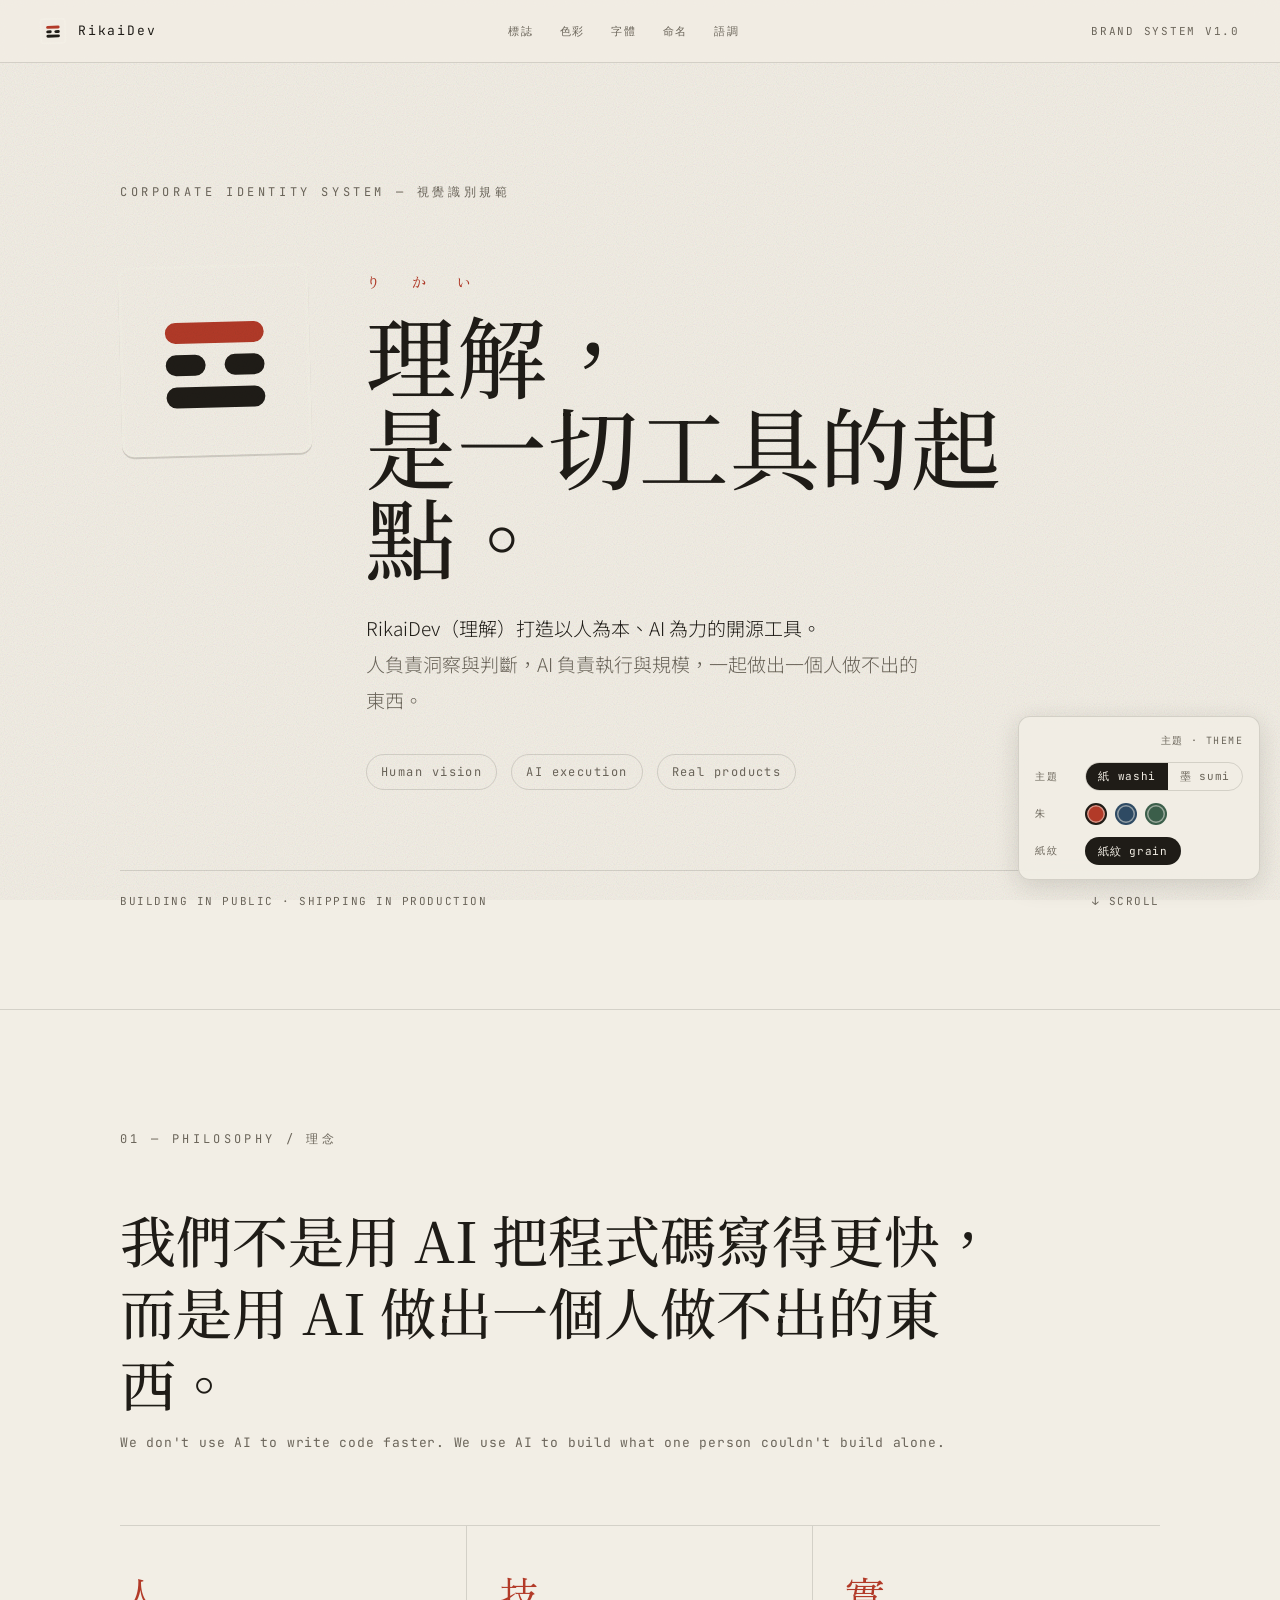
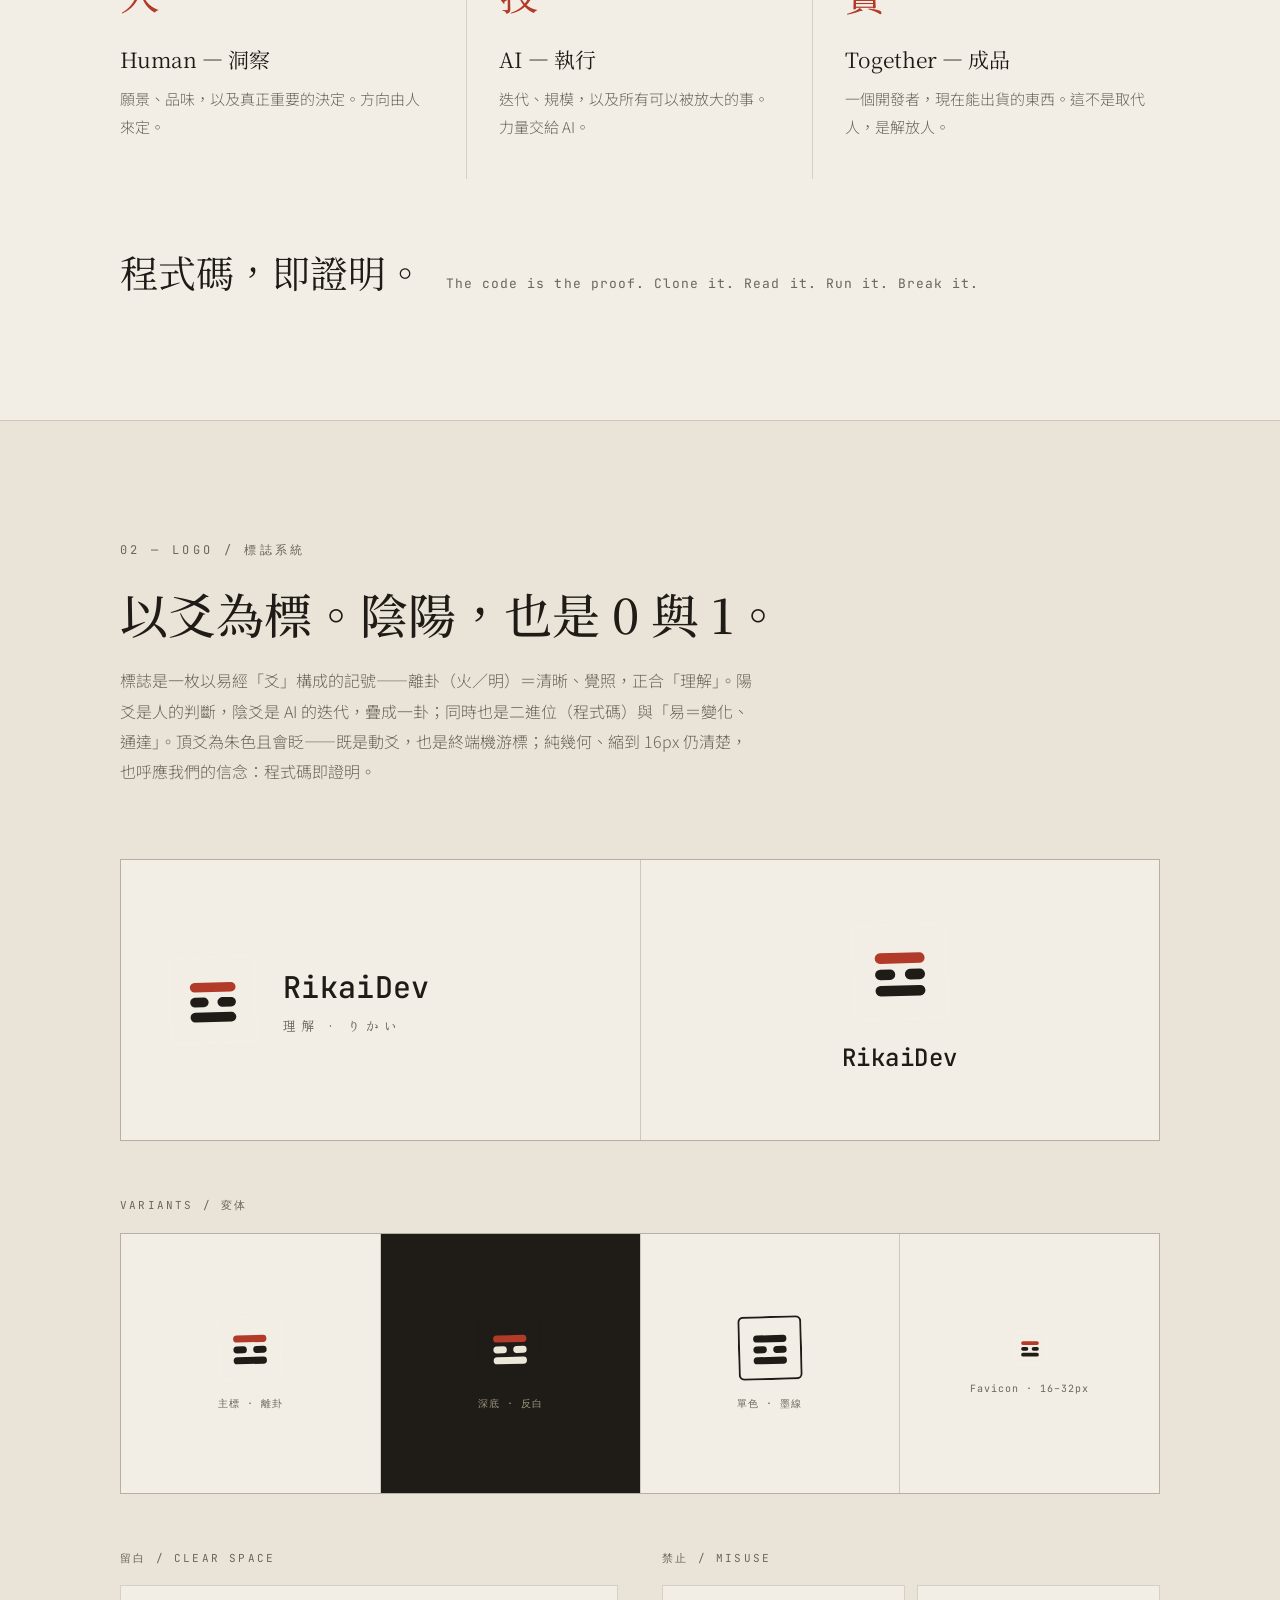
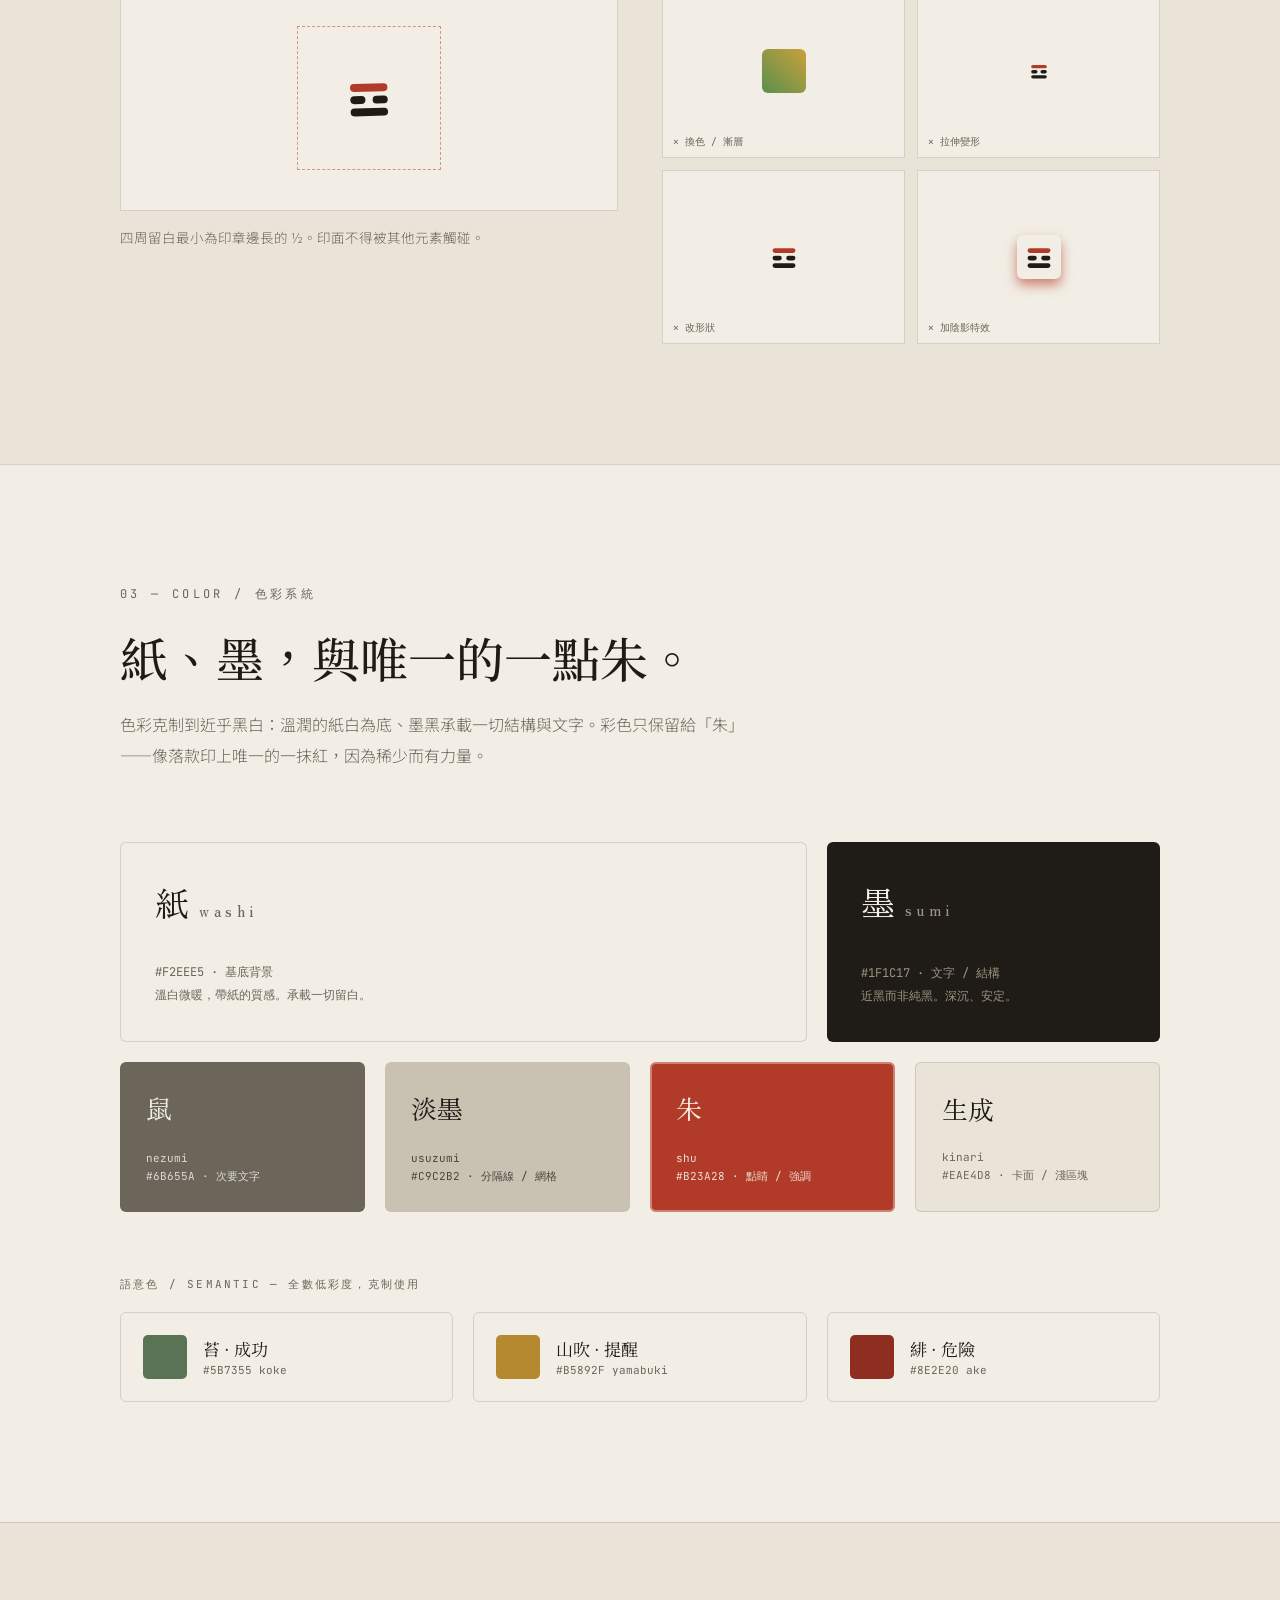
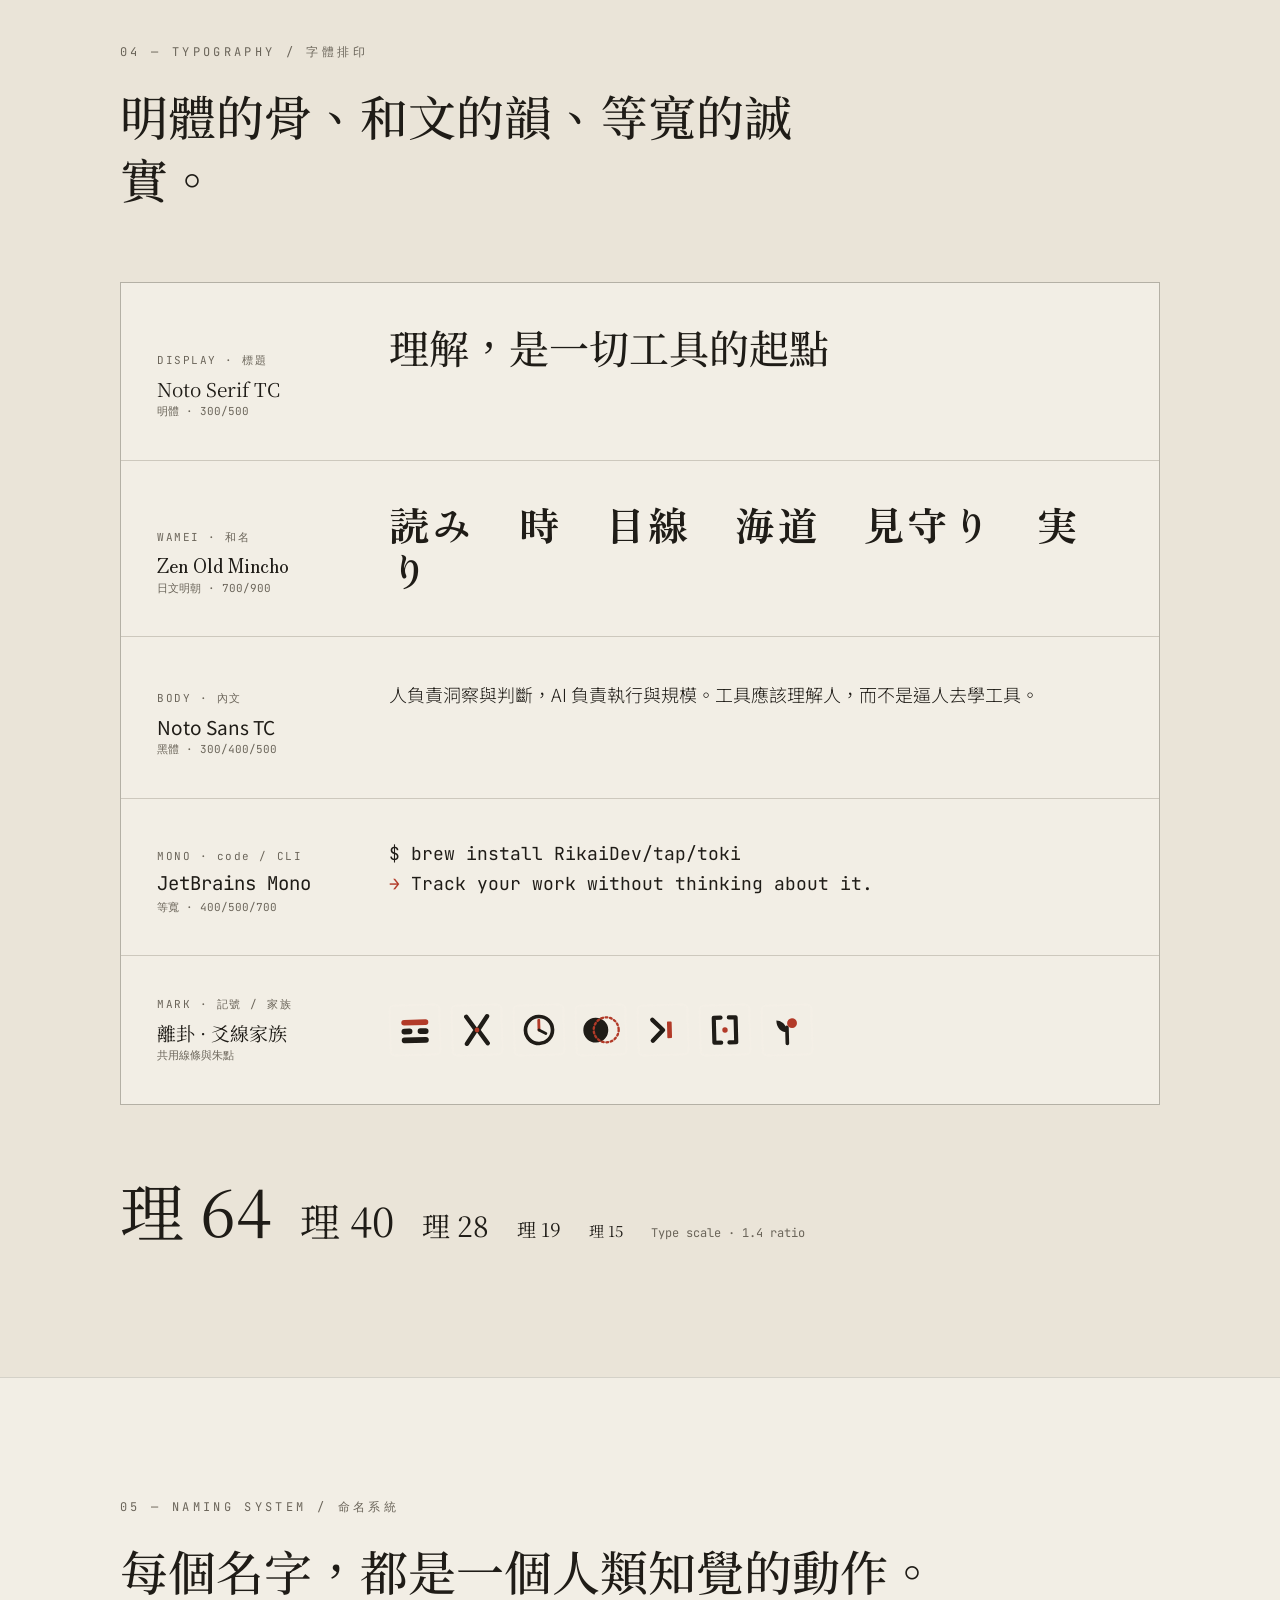
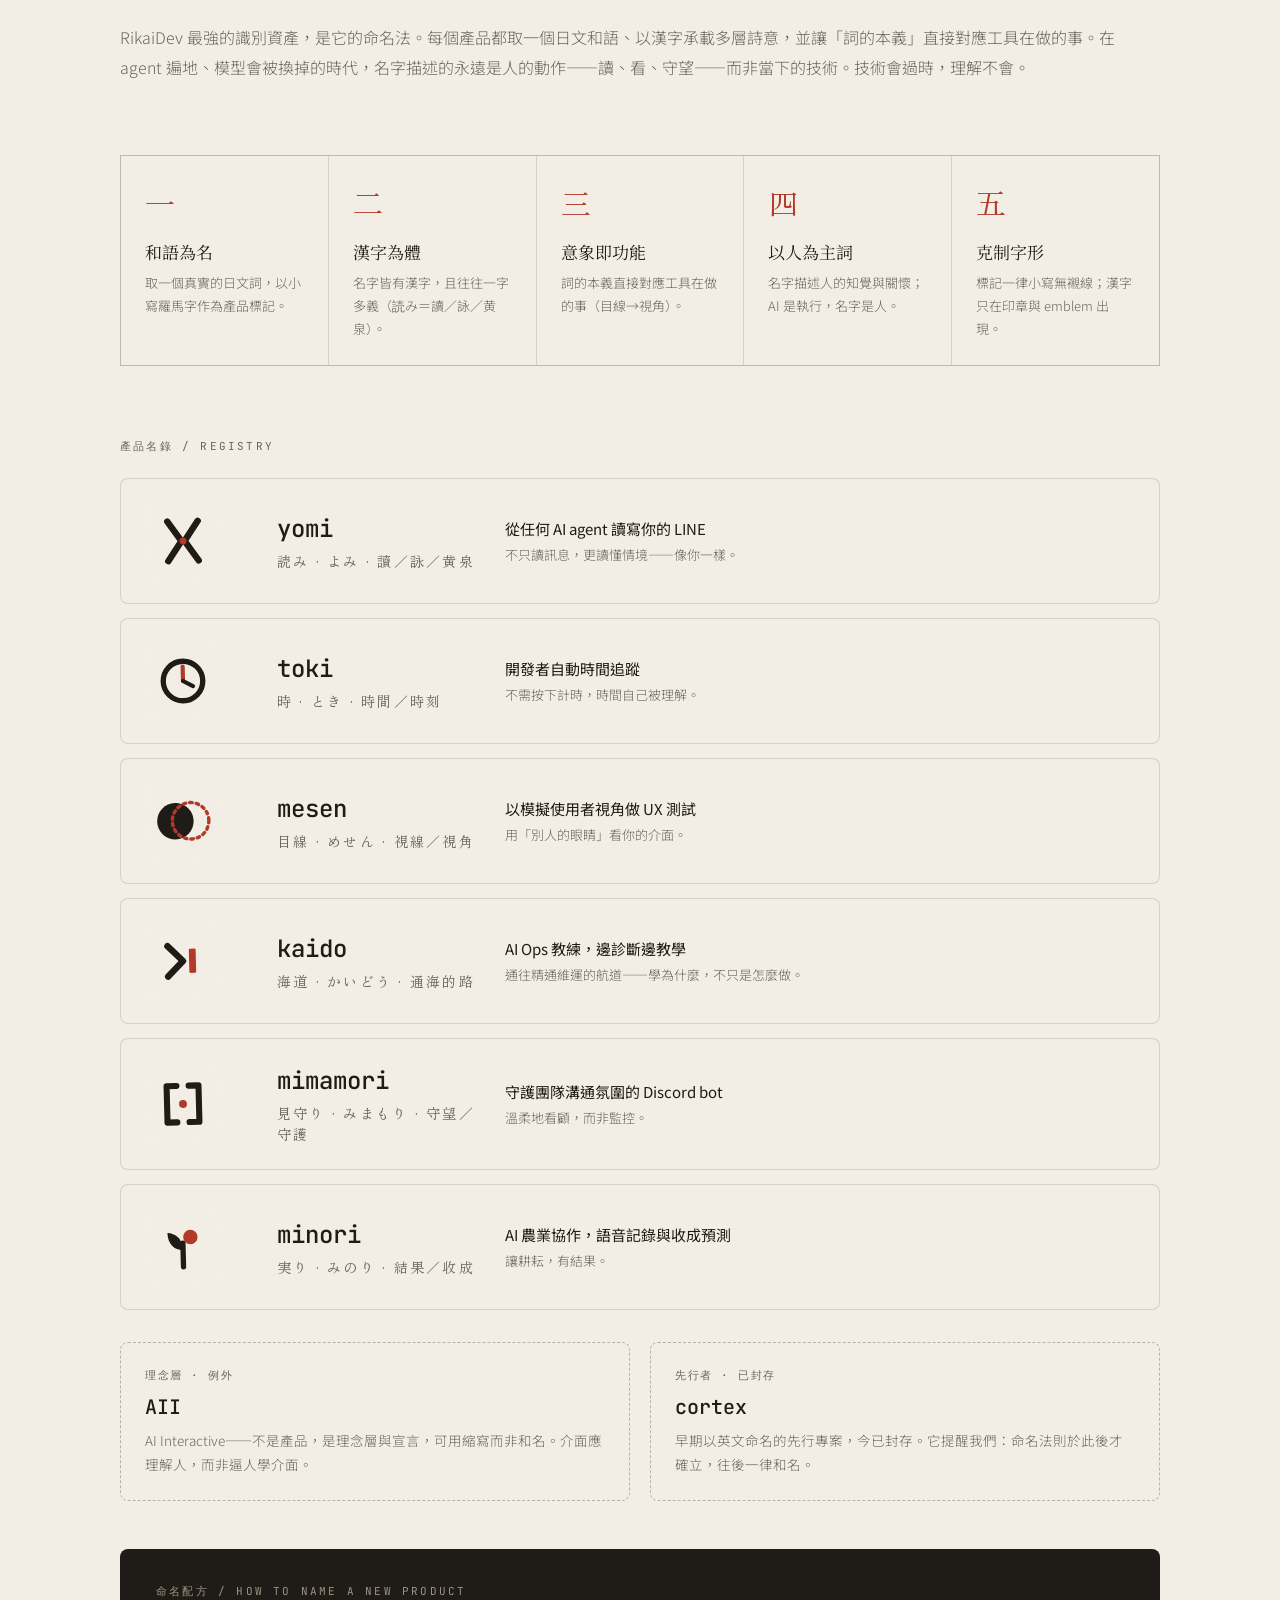
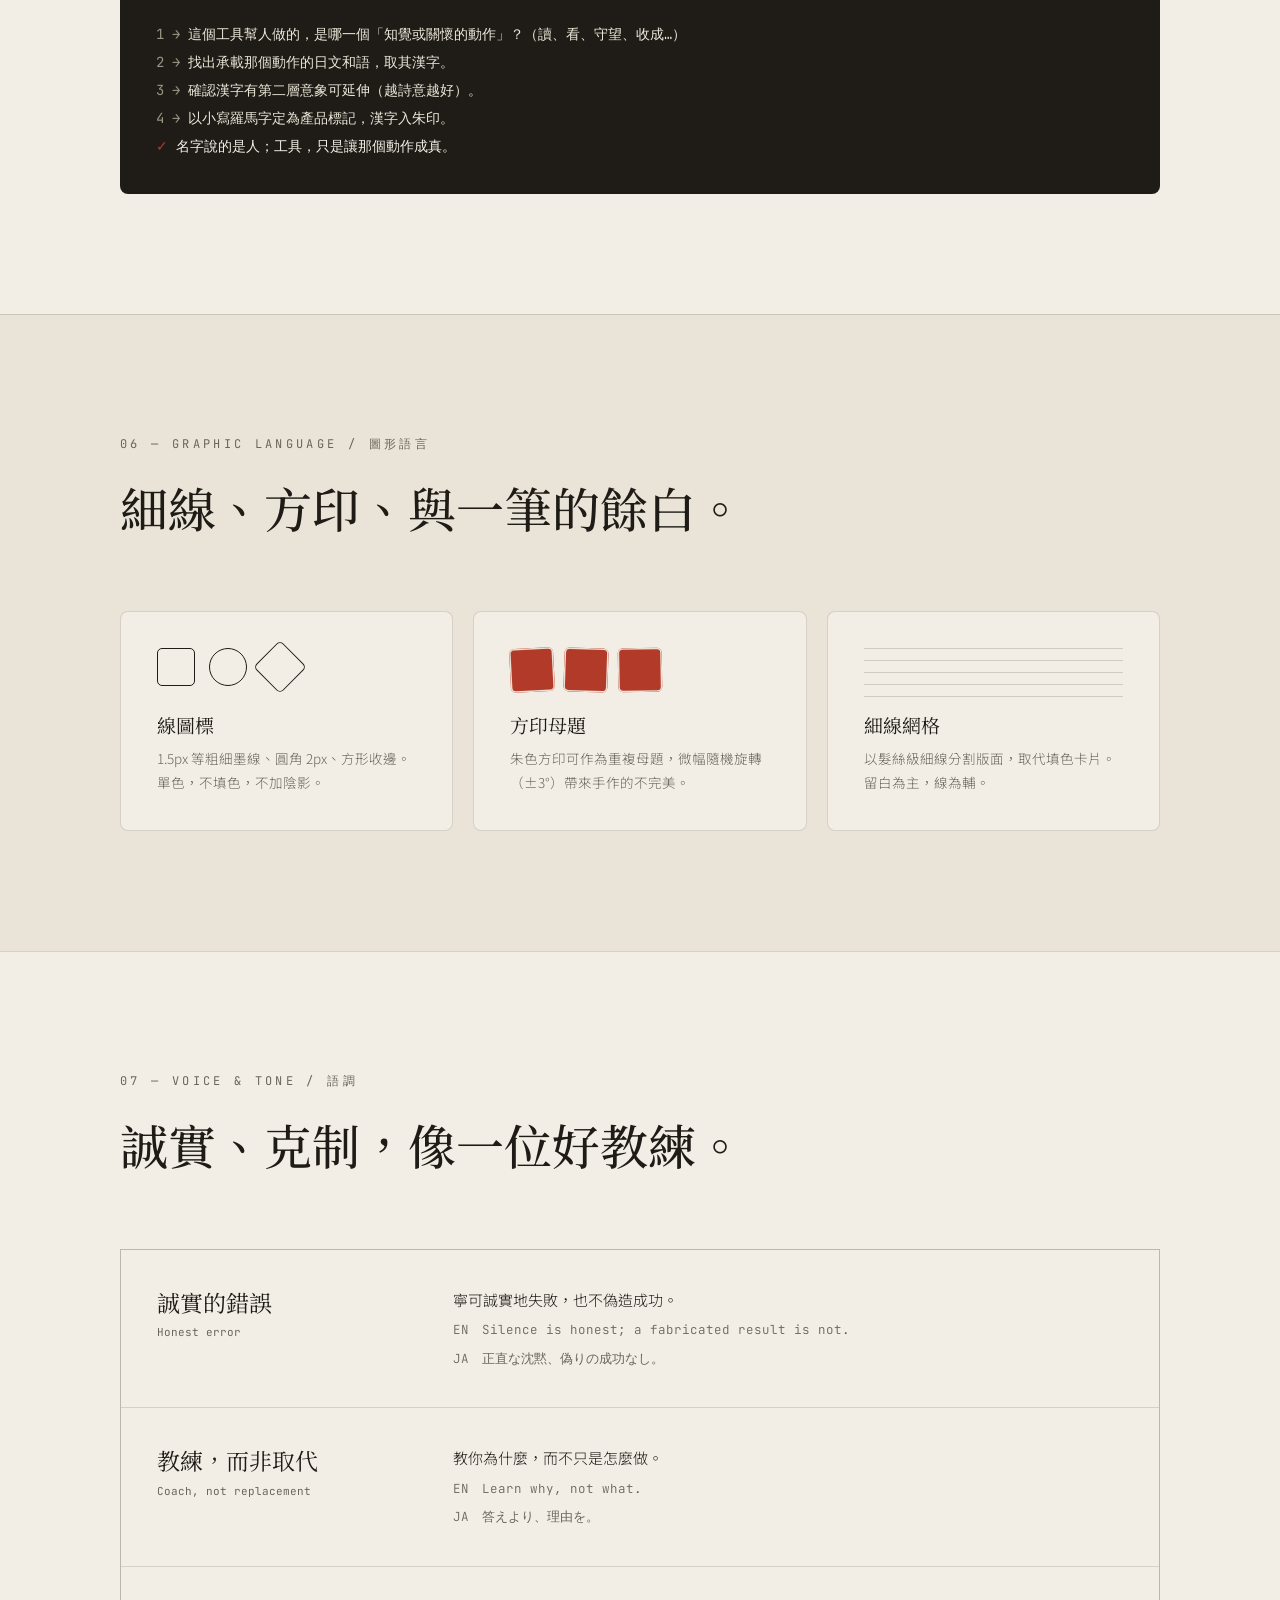
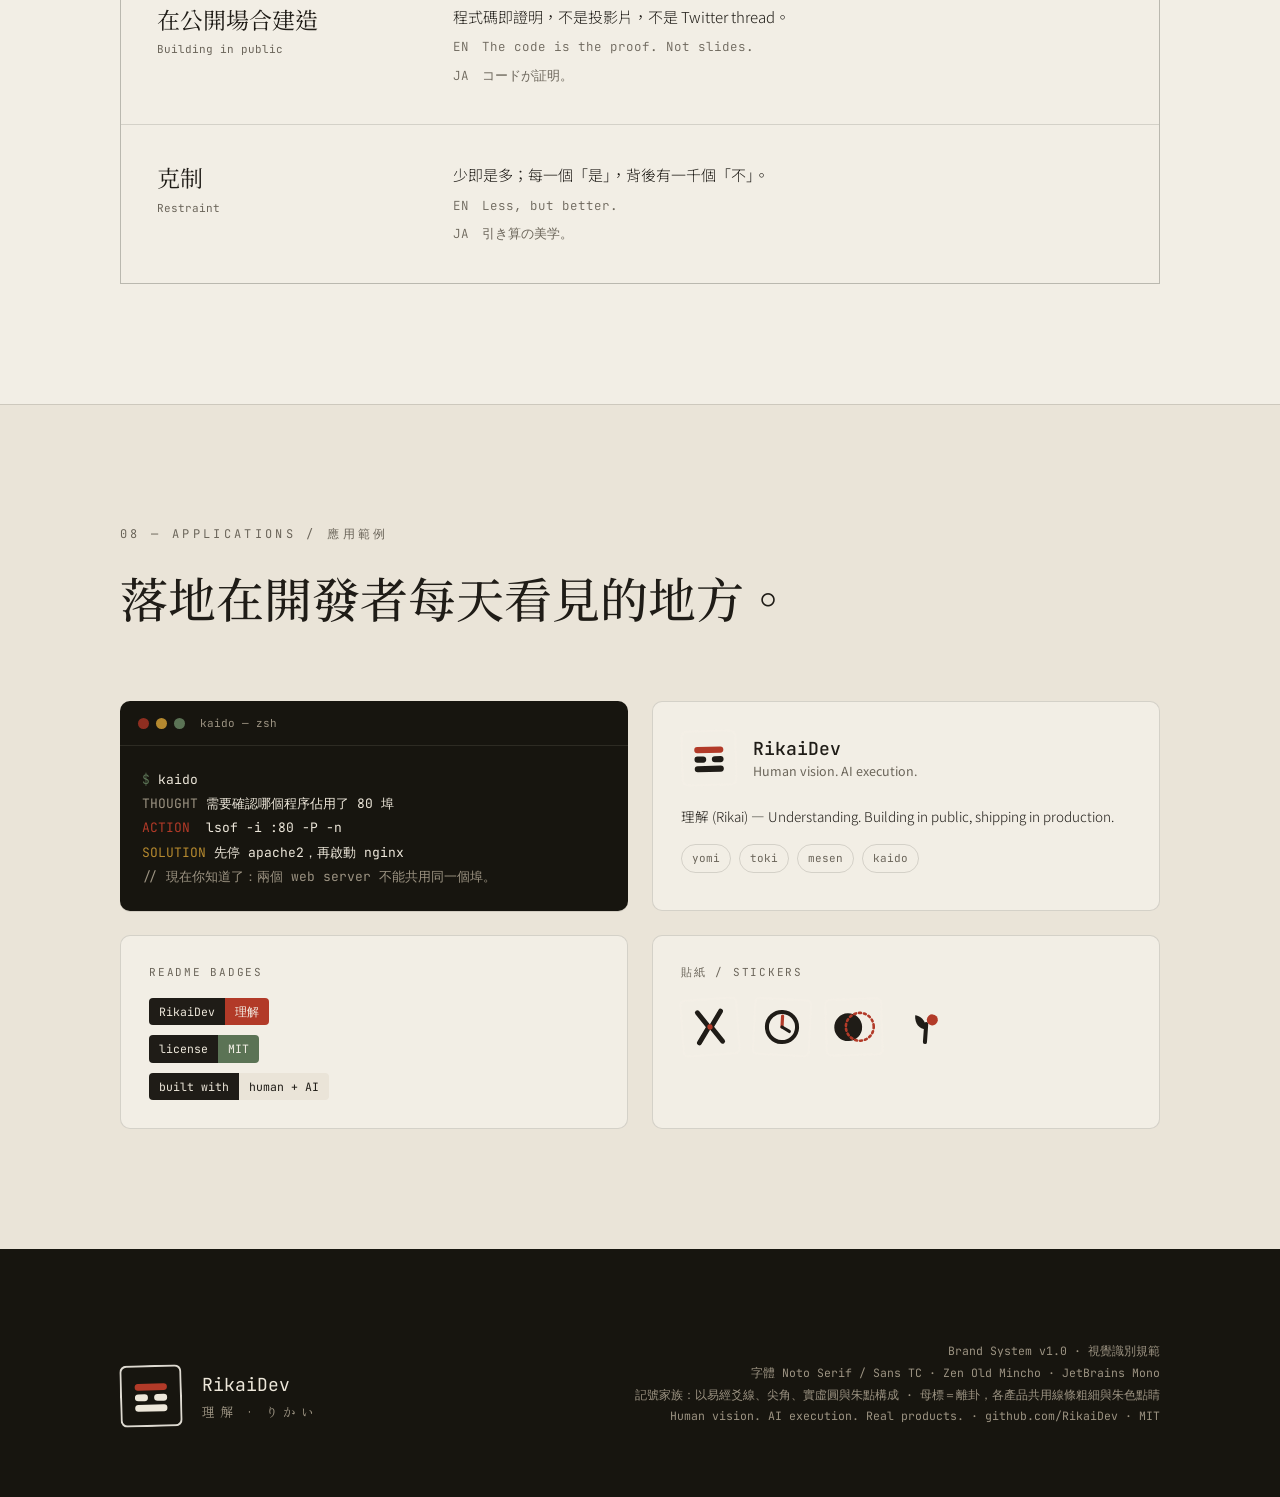
==== brand/index.html @ 623c34fa "RikaiDev brand site — landing + brand system (Tailwind, RWD, SEO/GEO)" ====
<!DOCTYPE html>
<html lang="zh-Hant">
<head>
  <meta charset="utf-8">
  <meta name="viewport" content="width=device-width, initial-scale=1">

  <!-- ============ SEO ============ -->
  <title>RikaiDev Brand System — 視覺識別規範 (CIS)</title>
  <meta name="description" content="RikaiDev 視覺識別系統：以易經離卦爻線構成的標誌家族、紙墨與唯一朱色的色彩系統、明體／和文／等寬字體排印、日文漢字產品命名法則，以及語調與應用範例。">
  <meta name="keywords" content="RikaiDev, brand system, CIS, 視覺識別, 離卦, 爻, logo, 色彩系統, 字體排印, 命名系統, design system, 品牌規範">
  <meta name="author" content="RikaiDev">
  <meta name="robots" content="index, follow, max-image-preview:large">
  <meta name="theme-color" content="#F2EEE5" media="(prefers-color-scheme: light)">
  <meta name="theme-color" content="#17150F" media="(prefers-color-scheme: dark)">
  <link rel="canonical" href="https://rikaidev.github.io/brand/">
  <link rel="icon" href="/assets/favicon.svg" type="image/svg+xml">
  <link rel="apple-touch-icon" href="/assets/favicon.svg">
  <link rel="manifest" href="/site.webmanifest">

  <!-- Open Graph -->
  <meta property="og:type" content="article">
  <meta property="og:site_name" content="RikaiDev">
  <meta property="og:locale" content="zh_TW">
  <meta property="og:title" content="RikaiDev Brand System — 視覺識別規範 (CIS)">
  <meta property="og:description" content="離卦爻線標誌家族、紙墨與朱、明體／和文／等寬字體、日文漢字命名法則、語調與應用。">
  <meta property="og:url" content="https://rikaidev.github.io/brand/">
  <meta property="og:image" content="https://rikaidev.github.io/assets/og.svg">
  <meta property="og:image:width" content="1200">
  <meta property="og:image:height" content="630">
  <meta name="twitter:card" content="summary_large_image">
  <meta name="twitter:title" content="RikaiDev Brand System — 視覺識別規範">
  <meta name="twitter:description" content="離卦爻線標誌家族、紙墨與朱、明體／和文／等寬字體、日文漢字命名法則。">
  <meta name="twitter:image" content="https://rikaidev.github.io/assets/og.svg">

  <!-- ============ GEO / structured data ============ -->
  <script type="application/ld+json">
  {
    "@context": "https://schema.org",
    "@graph": [
      {
        "@type": "Organization",
        "@id": "https://rikaidev.github.io/#org",
        "name": "RikaiDev",
        "alternateName": "理解",
        "url": "https://rikaidev.github.io/",
        "logo": "https://rikaidev.github.io/assets/favicon.svg",
        "sameAs": ["https://github.com/RikaiDev"]
      },
      {
        "@type": "CreativeWork",
        "name": "RikaiDev Brand System",
        "headline": "RikaiDev 視覺識別規範 (Corporate Identity System)",
        "inLanguage": "zh-Hant",
        "creator": { "@id": "https://rikaidev.github.io/#org" },
        "about": ["Corporate identity", "Logo system", "Color system", "Typography", "Naming system", "Voice and tone"],
        "url": "https://rikaidev.github.io/brand/"
      },
      {
        "@type": "BreadcrumbList",
        "itemListElement": [
          { "@type": "ListItem", "position": 1, "name": "RikaiDev", "item": "https://rikaidev.github.io/" },
          { "@type": "ListItem", "position": 2, "name": "Brand System", "item": "https://rikaidev.github.io/brand/" }
        ]
      }
    ]
  }
  </script>

  <!-- fonts -->
  <link rel="preconnect" href="https://fonts.googleapis.com">
  <link rel="preconnect" href="https://fonts.gstatic.com" crossorigin>
  <link href="https://fonts.googleapis.com/css2?family=Noto+Serif+TC:wght@300;400;500;600;700;900&family=Noto+Sans+TC:wght@300;400;500;700&family=Zen+Old+Mincho:wght@400;500;700;900&family=JetBrains+Mono:wght@400;500;700&display=swap" rel="stylesheet">
  <link rel="stylesheet" href="/assets/app.css">

  <!-- no-flash theme restore -->
  <script>(function(){try{var d=document.documentElement,t=localStorage.getItem('rk-theme');if(t==='sumi')d.setAttribute('data-theme','sumi');var a=localStorage.getItem('rk-accent');if(a)d.style.setProperty('--color-accent',a);if(localStorage.getItem('rk-grain')==='off')d.setAttribute('data-grain','off');}catch(e){}})();</script>
</head>
<body class="bg-paper text-ink font-sans">

  <!-- ===== shared 離卦 mark library ===== -->
  <svg width="0" height="0" class="absolute" aria-hidden="true"><defs>
    <symbol id="m-li" viewBox="0 0 100 100"><rect x="24" y="30" width="52" height="11" rx="5.5" fill="var(--color-accent,#B23A28)"/><rect x="24" y="47" width="21" height="11" rx="5.5" fill="var(--color-ink,#1F1C17)"/><rect x="55" y="47" width="21" height="11" rx="5.5" fill="var(--color-ink,#1F1C17)"/><rect x="24" y="64" width="52" height="11" rx="5.5" fill="var(--color-ink,#1F1C17)"/></symbol>
    <symbol id="m-li-mono" viewBox="0 0 100 100"><rect x="24" y="30" width="52" height="11" rx="5.5" fill="var(--color-ink,#1F1C17)"/><rect x="24" y="47" width="21" height="11" rx="5.5" fill="var(--color-ink,#1F1C17)"/><rect x="55" y="47" width="21" height="11" rx="5.5" fill="var(--color-ink,#1F1C17)"/><rect x="24" y="64" width="52" height="11" rx="5.5" fill="var(--color-ink,#1F1C17)"/></symbol>
    <symbol id="m-li-lite" viewBox="0 0 100 100"><rect x="24" y="30" width="52" height="11" rx="5.5" fill="var(--color-accent,#B23A28)"/><rect x="24" y="47" width="21" height="11" rx="5.5" fill="#EDE7DA"/><rect x="55" y="47" width="21" height="11" rx="5.5" fill="#EDE7DA"/><rect x="24" y="64" width="52" height="11" rx="5.5" fill="#EDE7DA"/></symbol>
    <symbol id="m-yomi" viewBox="0 0 100 100"><path d="M30 24 L48 50 L30 76" fill="none" stroke="var(--color-ink,#1F1C17)" stroke-width="8.5" stroke-linecap="round" stroke-linejoin="round"/><path d="M70 24 L52 50 L70 76" fill="none" stroke="var(--color-ink,#1F1C17)" stroke-width="8.5" stroke-linecap="round" stroke-linejoin="round"/><circle cx="50" cy="50" r="4.6" fill="var(--color-accent,#B23A28)"/></symbol>
    <symbol id="m-toki" viewBox="0 0 100 100"><circle cx="50" cy="50" r="26" fill="none" stroke="var(--color-ink,#1F1C17)" stroke-width="7" stroke-linecap="round"/><line x1="50" y1="50" x2="50" y2="31" stroke="var(--color-accent,#B23A28)" stroke-width="5.5" stroke-linecap="round"/><line x1="50" y1="50" x2="63" y2="57" stroke="var(--color-ink,#1F1C17)" stroke-width="5.5" stroke-linecap="round"/></symbol>
    <symbol id="m-me" viewBox="0 0 100 100"><circle cx="40" cy="50" r="24" fill="var(--color-ink,#1F1C17)"/><circle cx="60" cy="50" r="24" fill="none" stroke="var(--color-accent,#B23A28)" stroke-width="4.5" stroke-dasharray="3.4 5.2" stroke-linecap="round"/></symbol>
    <symbol id="m-kaido" viewBox="0 0 100 100"><path d="M30 30 L50 50 L30 70" fill="none" stroke="var(--color-ink,#1F1C17)" stroke-width="8.5" stroke-linecap="round" stroke-linejoin="round"/><rect x="58" y="34" width="9" height="32" rx="1.5" fill="var(--color-accent,#B23A28)"/></symbol>
    <symbol id="m-mori" viewBox="0 0 100 100"><path d="M42 26 L29 26 L29 74 L42 74" fill="none" stroke="var(--color-ink,#1F1C17)" stroke-width="8" stroke-linecap="round" stroke-linejoin="round"/><path d="M58 26 L71 26 L71 74 L58 74" fill="none" stroke="var(--color-ink,#1F1C17)" stroke-width="8" stroke-linecap="round" stroke-linejoin="round"/><circle cx="50" cy="50" r="5.2" fill="var(--color-accent,#B23A28)"/></symbol>
    <symbol id="m-minori" viewBox="0 0 100 100"><path d="M50 76 L50 45" fill="none" stroke="var(--color-ink,#1F1C17)" stroke-width="7" stroke-linecap="round"/><path d="M50 54 C50 37 37 31 30 31 C30 46 39 54 50 54 Z" fill="var(--color-ink,#1F1C17)"/><circle cx="60" cy="37" r="9.5" fill="var(--color-accent,#B23A28)"/></symbol>
  </defs></svg>

  <div class="grain"></div>

  <!-- ============ top bar ============ -->
  <header class="sticky top-0 z-20 flex items-center justify-between px-6 md:px-10 py-[18px] backdrop-blur-md border-b border-line" style="background:color-mix(in srgb, var(--color-paper) 78%, transparent);">
    <a href="/" class="flex items-center gap-3" aria-label="RikaiDev home">
      <span class="w-[26px] h-[26px] rounded-[4px] flex items-center justify-center rotate-[-2deg] shadow-[inset_0_0_0_1.5px_rgba(244,240,231,0.85)]"><svg viewBox="0 0 100 100" width="26" height="26" class="mark" aria-hidden="true"><use href="#m-li"/></svg></span>
      <span class="font-mono text-[13px] tracking-[0.14em]">RikaiDev</span>
    </a>
    <nav class="hidden md:flex gap-[26px] font-mono text-[11px] tracking-[0.16em] uppercase text-sub">
      <a href="#logo" class="hover:text-accent">標誌</a>
      <a href="#color" class="hover:text-accent">色彩</a>
      <a href="#type" class="hover:text-accent">字體</a>
      <a href="#naming" class="hover:text-accent">命名</a>
      <a href="#voice" class="hover:text-accent">語調</a>
    </nav>
    <span class="font-mono text-[11px] tracking-[0.16em] uppercase text-sub">Brand System v1.0</span>
  </header>

  <main>
  <!-- ============ HERO ============ -->
  <section class="mx-auto max-w-[1120px] px-6 md:px-10 pt-20 md:pt-[120px] pb-[100px]">
    <div class="font-mono text-[12px] tracking-[0.3em] uppercase text-sub mb-12 md:mb-16">Corporate Identity System — 視覺識別規範</div>

    <div class="grid grid-cols-1 md:grid-cols-[auto_1fr] gap-10 md:gap-14 items-start">
      <div class="w-[150px] h-[150px] md:w-[190px] md:h-[190px] rounded-[12px] flex items-center justify-center rotate-[-1.5deg] shadow-[inset_0_0_0_3px_rgba(244,240,231,0.92),0_2px_0_rgba(31,28,23,0.16)] shrink-0">
        <svg viewBox="0 0 100 100" width="190" height="190" class="mark w-full h-full" aria-hidden="true"><use href="#m-li"/></svg>
      </div>
      <div class="pt-1.5">
        <div class="font-mincho text-[15px] tracking-[0.5em] text-accent mb-[14px]">り　か　い</div>
        <h1 class="font-serif font-medium text-[clamp(44px,7vw,92px)] leading-[1.02] tracking-[0.01em] mb-7">理解，<br>是一切工具的起點。</h1>
        <p class="font-sans font-light text-[17px] md:text-[19px] leading-[1.9] max-w-[560px] mb-9">
          RikaiDev（理解）打造以人為本、AI 為力的開源工具。<br>
          <span class="text-sub">人負責洞察與判斷，AI 負責執行與規模，一起做出一個人做不出的東西。</span>
        </p>
        <div class="flex gap-[14px] flex-wrap font-mono text-[12px] tracking-[0.12em] text-sub">
          <span class="px-[14px] py-2 border border-line rounded-full">Human vision</span>
          <span class="px-[14px] py-2 border border-line rounded-full">AI execution</span>
          <span class="px-[14px] py-2 border border-line rounded-full">Real products</span>
        </div>
      </div>
    </div>

    <div class="mt-20 pt-[22px] border-t border-line flex justify-between flex-wrap gap-3 font-mono text-[11px] tracking-[0.14em] uppercase text-sub">
      <span>Building in public · Shipping in production</span>
      <span>↓ Scroll</span>
    </div>
  </section>

  <!-- ============ 01 PHILOSOPHY ============ -->
  <section class="border-t border-line" aria-labelledby="s01">
    <div class="mx-auto max-w-[1120px] px-6 md:px-10 py-20 md:py-[120px]">
      <div id="s01" class="font-mono text-[12px] tracking-[0.28em] uppercase text-sub mb-14">01 — Philosophy / 理念</div>
      <h2 class="font-serif font-medium text-[clamp(30px,4.4vw,56px)] leading-[1.28] max-w-[900px] mb-[14px]">我們不是用 AI 把程式碼寫得更快，<br>而是用 AI 做出一個人做不出的東西。</h2>
      <p class="font-mono text-[13px] tracking-[0.06em] text-sub mb-[72px]">We don't use AI to write code faster. We use AI to build what one person couldn't build alone.</p>

      <div class="grid grid-cols-1 md:grid-cols-3 border-t border-line divide-y md:divide-y-0 md:divide-x divide-line">
        <div class="py-[38px] md:pr-8">
          <div class="font-mincho text-[40px] text-accent mb-5">人</div>
          <div class="font-serif text-[21px] mb-[10px]">Human — 洞察</div>
          <p class="font-sans font-light text-[15px] leading-[1.85] text-sub">願景、品味，以及真正重要的決定。方向由人來定。</p>
        </div>
        <div class="py-[38px] md:px-8">
          <div class="font-mincho text-[40px] text-accent mb-5">技</div>
          <div class="font-serif text-[21px] mb-[10px]">AI — 執行</div>
          <p class="font-sans font-light text-[15px] leading-[1.85] text-sub">迭代、規模，以及所有可以被放大的事。力量交給 AI。</p>
        </div>
        <div class="py-[38px] md:pl-8">
          <div class="font-mincho text-[40px] text-accent mb-5">實</div>
          <div class="font-serif text-[21px] mb-[10px]">Together — 成品</div>
          <p class="font-sans font-light text-[15px] leading-[1.85] text-sub">一個開發者，現在能出貨的東西。這不是取代人，是解放人。</p>
        </div>
      </div>

      <div class="mt-16 flex items-baseline gap-[22px] flex-wrap">
        <span class="font-serif text-[clamp(26px,3vw,38px)]">程式碼，即證明。</span>
        <span class="font-mono text-[13px] tracking-[0.08em] text-sub">The code is the proof. Clone it. Read it. Run it. Break it.</span>
      </div>
    </div>
  </section>

  <!-- ============ 02 LOGO ============ -->
  <section id="logo" class="border-t border-line bg-paper2" aria-labelledby="s02">
    <div class="mx-auto max-w-[1120px] px-6 md:px-10 py-20 md:py-[120px]">
      <div id="s02" class="font-mono text-[12px] tracking-[0.28em] uppercase text-sub mb-6">02 — Logo / 標誌系統</div>
      <h2 class="font-serif font-medium text-[clamp(28px,4vw,48px)] leading-[1.3] max-w-[760px] mb-5">以爻為標。陰陽，也是 0 與 1。</h2>
      <p class="font-sans font-light text-[16px] leading-[1.9] text-sub max-w-[640px] mb-[72px]">標誌是一枚以易經「爻」構成的記號——離卦（火／明）＝清晰、覺照，正合「理解」。陽爻是人的判斷，陰爻是 AI 的迭代，疊成一卦；同時也是二進位（程式碼）與「易＝變化、通達」。頂爻為朱色且會眨——既是動爻，也是終端機游標；純幾何、縮到 16px 仍清楚，也呼應我們的信念：程式碼即證明。</p>

      <!-- primary lockups -->
      <div class="grid grid-cols-1 md:grid-cols-2 gap-px bg-line border border-line mb-14">
        <div class="bg-card px-8 md:px-12 py-16 flex items-center gap-[26px]">
          <span class="w-[88px] h-[88px] rounded-[8px] flex items-center justify-center rotate-[-1.5deg] shadow-[inset_0_0_0_2.5px_rgba(244,240,231,0.9)] shrink-0"><svg viewBox="0 0 100 100" width="88" height="88" class="mark" aria-hidden="true"><use href="#m-li"/></svg></span>
          <div>
            <div class="font-mono font-medium text-[30px] tracking-[0.01em]">RikaiDev</div>
            <div class="font-mincho text-[13px] tracking-[0.42em] text-sub mt-1.5">理解 · りかい</div>
          </div>
        </div>
        <div class="bg-card px-8 md:px-12 py-16 flex flex-col items-center gap-5">
          <span class="w-[96px] h-[96px] rounded-[8px] flex items-center justify-center rotate-[-1.5deg] shadow-[inset_0_0_0_2.5px_rgba(244,240,231,0.9)]"><svg viewBox="0 0 100 100" width="96" height="96" class="mark" aria-hidden="true"><use href="#m-li"/></svg></span>
          <div class="font-mono font-medium text-[24px] tracking-[0.02em]">RikaiDev</div>
        </div>
      </div>

      <!-- variants -->
      <div class="font-mono text-[11px] tracking-[0.2em] uppercase text-sub mb-5">Variants / 変体</div>
      <div class="grid grid-cols-2 md:grid-cols-4 gap-px bg-line border border-line mb-14">
        <div class="bg-card aspect-square flex flex-col items-center justify-center gap-4">
          <span class="w-[64px] h-[64px] rounded-[6px] flex items-center justify-center rotate-[-1.5deg] shadow-[inset_0_0_0_2px_rgba(244,240,231,0.9)]"><svg viewBox="0 0 100 100" width="64" height="64" class="mark" aria-hidden="true"><use href="#m-li"/></svg></span>
          <span class="font-mono text-[10px] tracking-[0.1em] text-sub">主標 · 離卦</span>
        </div>
        <div class="aspect-square flex flex-col items-center justify-center gap-4" style="background:#1F1C17;">
          <span class="w-[64px] h-[64px] rounded-[6px] flex items-center justify-center rotate-[-1.5deg] shadow-[inset_0_0_0_2px_rgba(31,28,23,0.35)]"><svg viewBox="0 0 100 100" width="64" height="64" class="mark" aria-hidden="true"><use href="#m-li-lite"/></svg></span>
          <span class="font-mono text-[10px] tracking-[0.1em]" style="color:#9C9382;">深底 · 反白</span>
        </div>
        <div class="bg-card aspect-square flex flex-col items-center justify-center gap-4">
          <span class="w-[64px] h-[64px] rounded-[6px] flex items-center justify-center rotate-[-1.5deg] shadow-[inset_0_0_0_2px_var(--color-ink,#1F1C17)]"><svg viewBox="0 0 100 100" width="64" height="64" class="mark" aria-hidden="true"><use href="#m-li-mono"/></svg></span>
          <span class="font-mono text-[10px] tracking-[0.1em] text-sub">單色 · 墨線</span>
        </div>
        <div class="bg-card aspect-square flex flex-col items-center justify-center gap-4">
          <span class="w-[34px] h-[34px] rounded-[4px] flex items-center justify-center shadow-[inset_0_0_0_1.5px_rgba(244,240,231,0.9)]"><svg viewBox="0 0 100 100" width="34" height="34" class="mark" aria-hidden="true"><use href="#m-li"/></svg></span>
          <span class="font-mono text-[10px] tracking-[0.1em] text-sub">Favicon · 16–32px</span>
        </div>
      </div>

      <!-- clearspace + misuse -->
      <div class="grid grid-cols-1 md:grid-cols-2 gap-11">
        <div>
          <div class="font-mono text-[11px] tracking-[0.2em] uppercase text-sub mb-[18px]">留白 / Clear space</div>
          <div class="bg-card border border-line p-10 flex items-center justify-center">
            <div class="relative p-9">
              <div class="absolute inset-0 border border-dashed border-accent opacity-50"></div>
              <span class="w-[72px] h-[72px] rounded-[6px] flex items-center justify-center rotate-[-1.5deg] shadow-[inset_0_0_0_2px_rgba(244,240,231,0.9)]"><svg viewBox="0 0 100 100" width="72" height="72" class="mark" aria-hidden="true"><use href="#m-li"/></svg></span>
            </div>
          </div>
          <p class="font-sans font-light text-[13.5px] leading-[1.8] text-sub mt-[14px]">四周留白最小為印章邊長的 ½。印面不得被其他元素觸碰。</p>
        </div>
        <div>
          <div class="font-mono text-[11px] tracking-[0.2em] uppercase text-sub mb-[18px]">禁止 / Misuse</div>
          <div class="grid grid-cols-2 gap-3">
            <div class="bg-card border border-line aspect-[1.4] flex items-center justify-center relative"><div class="w-11 h-11 rounded-[6px]" style="background:linear-gradient(45deg,#5b8f4f,#c9a13a);"></div><span class="absolute bottom-2 left-2.5 font-mono text-[9.5px] text-sub">✕ 換色 / 漸層</span></div>
            <div class="bg-card border border-line aspect-[1.4] flex items-center justify-center relative"><svg viewBox="0 0 100 100" width="56" height="30" class="mark" aria-hidden="true"><use href="#m-li"/></svg><span class="absolute bottom-2 left-2.5 font-mono text-[9.5px] text-sub">✕ 拉伸變形</span></div>
            <div class="bg-card border border-line aspect-[1.4] flex items-center justify-center relative"><div class="w-11 h-11 rounded-full overflow-hidden flex items-center justify-center"><svg viewBox="0 0 100 100" width="44" height="44" aria-hidden="true"><use href="#m-li"/></svg></div><span class="absolute bottom-2 left-2.5 font-mono text-[9.5px] text-sub">✕ 改形狀</span></div>
            <div class="bg-card border border-line aspect-[1.4] flex items-center justify-center relative"><span class="w-11 h-11 rounded-[6px] flex items-center justify-center shadow-[0_6px_12px_rgba(178,58,40,0.6)]"><svg viewBox="0 0 100 100" width="44" height="44" class="mark" aria-hidden="true"><use href="#m-li"/></svg></span><span class="absolute bottom-2 left-2.5 font-mono text-[9.5px] text-sub">✕ 加陰影特效</span></div>
          </div>
        </div>
      </div>
    </div>
  </section>

  <!-- ============ 03 COLOR ============ -->
  <section id="color" class="border-t border-line" aria-labelledby="s03">
    <div class="mx-auto max-w-[1120px] px-6 md:px-10 py-20 md:py-[120px]">
      <div id="s03" class="font-mono text-[12px] tracking-[0.28em] uppercase text-sub mb-6">03 — Color / 色彩系統</div>
      <h2 class="font-serif font-medium text-[clamp(28px,4vw,48px)] leading-[1.3] max-w-[760px] mb-5">紙、墨，與唯一的一點朱。</h2>
      <p class="font-sans font-light text-[16px] leading-[1.9] text-sub max-w-[640px] mb-[72px]">色彩克制到近乎黑白：溫潤的紙白為底、墨黑承載一切結構與文字。彩色只保留給「朱」——像落款印上唯一的一抹紅，因為稀少而有力量。</p>

      <div class="grid grid-cols-1 md:grid-cols-3 gap-5 mb-5">
        <div class="md:col-span-2 border border-line rounded-[6px] p-[34px] min-h-[200px] flex flex-col justify-between" style="background:#F2EEE5;">
          <span class="font-mincho text-[34px]" style="color:#1F1C17;">紙 <span class="text-[15px] tracking-[0.3em]" style="color:#6B655A;">washi</span></span>
          <div class="font-mono text-[12px] leading-[1.9]" style="color:#6B655A;">#F2EEE5 · 基底背景<br>溫白微暖，帶紙的質感。承載一切留白。</div>
        </div>
        <div class="rounded-[6px] p-[34px] min-h-[200px] flex flex-col justify-between" style="background:#1F1C17;">
          <span class="font-mincho text-[34px]" style="color:#F2EEE5;">墨 <span class="text-[15px] tracking-[0.3em]" style="color:#9C9382;">sumi</span></span>
          <div class="font-mono text-[12px] leading-[1.9]" style="color:#9C9382;">#1F1C17 · 文字 / 結構<br>近黑而非純黑。深沉、安定。</div>
        </div>
      </div>
      <div class="grid grid-cols-2 md:grid-cols-4 gap-5 mb-16">
        <div class="rounded-[6px] p-[26px] min-h-[150px] flex flex-col justify-between" style="background:#6B655A;">
          <span class="font-mincho text-[26px]" style="color:#F2EEE5;">鼠</span>
          <div class="font-mono text-[11px] leading-[1.7]" style="color:rgba(242,238,229,0.85);">nezumi<br>#6B655A · 次要文字</div>
        </div>
        <div class="rounded-[6px] p-[26px] min-h-[150px] flex flex-col justify-between" style="background:#C9C2B2;">
          <span class="font-mincho text-[26px]" style="color:#1F1C17;">淡墨</span>
          <div class="font-mono text-[11px] leading-[1.7]" style="color:#4a463d;">usuzumi<br>#C9C2B2 · 分隔線 / 網格</div>
        </div>
        <div class="rounded-[6px] p-[26px] min-h-[150px] flex flex-col justify-between shadow-[inset_0_0_0_2px_rgba(244,240,231,0.4)]" style="background:#B23A28;">
          <span class="font-mincho text-[26px]" style="color:#F4F0E7;">朱</span>
          <div class="font-mono text-[11px] leading-[1.7]" style="color:rgba(244,240,231,0.9);">shu<br>#B23A28 · 點睛 / 強調</div>
        </div>
        <div class="border border-line rounded-[6px] p-[26px] min-h-[150px] flex flex-col justify-between" style="background:#EAE4D8;">
          <span class="font-mincho text-[26px]" style="color:#1F1C17;">生成</span>
          <div class="font-mono text-[11px] leading-[1.7]" style="color:#6B655A;">kinari<br>#EAE4D8 · 卡面 / 淺區塊</div>
        </div>
      </div>

      <div class="font-mono text-[11px] tracking-[0.2em] uppercase text-sub mb-5">語意色 / Semantic — 全數低彩度，克制使用</div>
      <div class="grid grid-cols-1 sm:grid-cols-3 gap-5">
        <div class="flex items-center gap-4 p-[22px] border border-line rounded-[6px]">
          <div class="w-11 h-11 rounded-[5px] shrink-0" style="background:#5B7355;"></div>
          <div><div class="font-serif text-[17px]">苔 · 成功</div><div class="font-mono text-[11px] text-sub">#5B7355 koke</div></div>
        </div>
        <div class="flex items-center gap-4 p-[22px] border border-line rounded-[6px]">
          <div class="w-11 h-11 rounded-[5px] shrink-0" style="background:#B5892F;"></div>
          <div><div class="font-serif text-[17px]">山吹 · 提醒</div><div class="font-mono text-[11px] text-sub">#B5892F yamabuki</div></div>
        </div>
        <div class="flex items-center gap-4 p-[22px] border border-line rounded-[6px]">
          <div class="w-11 h-11 rounded-[5px] shrink-0" style="background:#8E2E20;"></div>
          <div><div class="font-serif text-[17px]">緋 · 危險</div><div class="font-mono text-[11px] text-sub">#8E2E20 ake</div></div>
        </div>
      </div>
    </div>
  </section>

  <!-- ============ 04 TYPOGRAPHY ============ -->
  <section id="type" class="border-t border-line bg-paper2" aria-labelledby="s04">
    <div class="mx-auto max-w-[1120px] px-6 md:px-10 py-20 md:py-[120px]">
      <div id="s04" class="font-mono text-[12px] tracking-[0.28em] uppercase text-sub mb-6">04 — Typography / 字體排印</div>
      <h2 class="font-serif font-medium text-[clamp(28px,4vw,48px)] leading-[1.3] max-w-[760px] mb-[72px]">明體的骨、和文的韻、等寬的誠實。</h2>

      <div class="flex flex-col gap-px bg-line border border-line">
        <div class="bg-card px-6 md:px-9 py-10 grid grid-cols-1 md:grid-cols-[200px_1fr] gap-6 md:gap-8 md:items-baseline">
          <div>
            <div class="font-mono text-[11px] tracking-[0.14em] text-sub mb-1.5">DISPLAY · 標題</div>
            <div class="font-serif text-[19px]">Noto Serif TC</div>
            <div class="font-mono text-[11px] text-sub">明體 · 300/500</div>
          </div>
          <div class="font-serif font-medium text-[32px] md:text-[40px] leading-[1.2]">理解，是一切工具的起點</div>
        </div>
        <div class="bg-card px-6 md:px-9 py-10 grid grid-cols-1 md:grid-cols-[200px_1fr] gap-6 md:gap-8 md:items-baseline">
          <div>
            <div class="font-mono text-[11px] tracking-[0.14em] text-sub mb-1.5">WAMEI · 和名</div>
            <div class="font-mincho text-[19px]">Zen Old Mincho</div>
            <div class="font-mono text-[11px] text-sub">日文明朝 · 700/900</div>
          </div>
          <div class="font-mincho font-bold text-[30px] md:text-[40px] leading-[1.15] tracking-[0.08em]">読み　時　目線　海道　見守り　実り</div>
        </div>
        <div class="bg-card px-6 md:px-9 py-10 grid grid-cols-1 md:grid-cols-[200px_1fr] gap-6 md:gap-8 md:items-baseline">
          <div>
            <div class="font-mono text-[11px] tracking-[0.14em] text-sub mb-1.5">BODY · 內文</div>
            <div class="font-sans text-[19px]">Noto Sans TC</div>
            <div class="font-mono text-[11px] text-sub">黑體 · 300/400/500</div>
          </div>
          <div class="font-sans font-light text-[18px] leading-[1.9]">人負責洞察與判斷，AI 負責執行與規模。工具應該理解人，而不是逼人去學工具。</div>
        </div>
        <div class="bg-card px-6 md:px-9 py-10 grid grid-cols-1 md:grid-cols-[200px_1fr] gap-6 md:gap-8 md:items-baseline">
          <div>
            <div class="font-mono text-[11px] tracking-[0.14em] text-sub mb-1.5">MONO · code / CLI</div>
            <div class="font-mono text-[19px]">JetBrains Mono</div>
            <div class="font-mono text-[11px] text-sub">等寬 · 400/500/700</div>
          </div>
          <div class="font-mono text-[18px] leading-[1.7] break-words">$ brew install RikaiDev/tap/toki<br><span class="text-accent">→</span> Track your work without thinking about it.</div>
        </div>
        <div class="bg-card px-6 md:px-9 py-10 grid grid-cols-1 md:grid-cols-[200px_1fr] gap-6 md:gap-8 md:items-center">
          <div>
            <div class="font-mono text-[11px] tracking-[0.14em] text-sub mb-1.5">MARK · 記號 / 家族</div>
            <div class="font-serif text-[19px]">離卦 · 爻線家族</div>
            <div class="font-mono text-[11px] text-sub">共用線條與朱點</div>
          </div>
          <div class="flex gap-2.5 flex-wrap">
            <span class="w-[52px] h-[52px] rounded-[6px] flex items-center justify-center rotate-[-1.5deg] shadow-[inset_0_0_0_2px_rgba(244,240,231,0.9)]"><svg viewBox="0 0 100 100" width="52" height="52" class="mark" aria-hidden="true"><use href="#m-li"/></svg></span>
            <span class="w-[52px] h-[52px] rounded-[6px] flex items-center justify-center rotate-[-1.5deg] shadow-[inset_0_0_0_2px_rgba(244,240,231,0.9)]"><svg viewBox="0 0 100 100" width="52" height="52" class="mark" aria-hidden="true"><use href="#m-yomi"/></svg></span>
            <span class="w-[52px] h-[52px] rounded-[6px] flex items-center justify-center rotate-[-1.5deg] shadow-[inset_0_0_0_2px_rgba(244,240,231,0.9)]"><svg viewBox="0 0 100 100" width="52" height="52" class="mark" aria-hidden="true"><use href="#m-toki"/></svg></span>
            <span class="w-[52px] h-[52px] rounded-[6px] flex items-center justify-center rotate-[-1.5deg] shadow-[inset_0_0_0_2px_rgba(244,240,231,0.9)]"><svg viewBox="0 0 100 100" width="52" height="52" class="mark" aria-hidden="true"><use href="#m-me"/></svg></span>
            <span class="w-[52px] h-[52px] rounded-[6px] flex items-center justify-center rotate-[-1.5deg] shadow-[inset_0_0_0_2px_rgba(244,240,231,0.9)]"><svg viewBox="0 0 100 100" width="52" height="52" class="mark" aria-hidden="true"><use href="#m-kaido"/></svg></span>
            <span class="w-[52px] h-[52px] rounded-[6px] flex items-center justify-center rotate-[-1.5deg] shadow-[inset_0_0_0_2px_rgba(244,240,231,0.9)]"><svg viewBox="0 0 100 100" width="52" height="52" class="mark" aria-hidden="true"><use href="#m-mori"/></svg></span>
            <span class="w-[52px] h-[52px] rounded-[6px] flex items-center justify-center rotate-[-1.5deg] shadow-[inset_0_0_0_2px_rgba(244,240,231,0.9)]"><svg viewBox="0 0 100 100" width="52" height="52" class="mark" aria-hidden="true"><use href="#m-minori"/></svg></span>
          </div>
        </div>
      </div>

      <div class="mt-14 flex items-baseline gap-7 flex-wrap font-serif">
        <span class="text-[64px]">理 64</span>
        <span class="text-[40px]">理 40</span>
        <span class="text-[28px]">理 28</span>
        <span class="text-[19px]">理 19</span>
        <span class="text-[15px]">理 15</span>
        <span class="font-mono text-[12px] text-sub">Type scale · 1.4 ratio</span>
      </div>
    </div>
  </section>

  <!-- ============ 05 NAMING ============ -->
  <section id="naming" class="border-t border-line" aria-labelledby="s05">
    <div class="mx-auto max-w-[1120px] px-6 md:px-10 py-20 md:py-[120px]">
      <div id="s05" class="font-mono text-[12px] tracking-[0.28em] uppercase text-sub mb-6">05 — Naming System / 命名系統</div>
      <h2 class="font-serif font-medium text-[clamp(28px,4vw,48px)] leading-[1.3] max-w-[820px] mb-5">每個名字，都是一個人類知覺的動作。</h2>
      <p class="font-sans font-light text-[16px] leading-[1.9] text-sub max-w-[680px] mb-[72px]">RikaiDev 最強的識別資產，是它的命名法。每個產品都取一個日文和語、以漢字承載多層詩意，並讓「詞的本義」直接對應工具在做的事。在 agent 遍地、模型會被換掉的時代，名字描述的永遠是人的動作——讀、看、守望——而非當下的技術。技術會過時，理解不會。</p>

      <!-- five laws -->
      <div class="grid grid-cols-2 sm:grid-cols-3 lg:grid-cols-5 gap-px bg-line border border-line mb-[72px]">
        <div class="bg-card p-6"><div class="font-mincho text-[30px] text-accent mb-[14px]">一</div><div class="font-serif text-[17px] mb-2">和語為名</div><p class="font-sans font-light text-[13px] leading-[1.75] text-sub">取一個真實的日文詞，以小寫羅馬字作為產品標記。</p></div>
        <div class="bg-card p-6"><div class="font-mincho text-[30px] text-accent mb-[14px]">二</div><div class="font-serif text-[17px] mb-2">漢字為體</div><p class="font-sans font-light text-[13px] leading-[1.75] text-sub">名字皆有漢字，且往往一字多義（読み＝讀／詠／黄泉）。</p></div>
        <div class="bg-card p-6"><div class="font-mincho text-[30px] text-accent mb-[14px]">三</div><div class="font-serif text-[17px] mb-2">意象即功能</div><p class="font-sans font-light text-[13px] leading-[1.75] text-sub">詞的本義直接對應工具在做的事（目線→視角）。</p></div>
        <div class="bg-card p-6"><div class="font-mincho text-[30px] text-accent mb-[14px]">四</div><div class="font-serif text-[17px] mb-2">以人為主詞</div><p class="font-sans font-light text-[13px] leading-[1.75] text-sub">名字描述人的知覺與關懷；AI 是執行，名字是人。</p></div>
        <div class="bg-card p-6"><div class="font-mincho text-[30px] text-accent mb-[14px]">五</div><div class="font-serif text-[17px] mb-2">克制字形</div><p class="font-sans font-light text-[13px] leading-[1.75] text-sub">標記一律小寫無襯線；漢字只在印章與 emblem 出現。</p></div>
      </div>

      <!-- product registry -->
      <div class="font-mono text-[11px] tracking-[0.2em] uppercase text-sub mb-6">產品名錄 / Registry</div>
      <div class="flex flex-col gap-[14px]">
        <article class="grid grid-cols-[76px_1fr] sm:grid-cols-[104px_200px_1fr] gap-4 sm:gap-7 items-center p-6 border border-line rounded-[8px] bg-card">
          <span class="w-[76px] h-[76px] rounded-[7px] flex items-center justify-center rotate-[-1.5deg] shadow-[inset_0_0_0_2px_rgba(244,240,231,0.9)]"><svg viewBox="0 0 100 100" width="76" height="76" class="mark" aria-hidden="true"><use href="#m-yomi"/></svg></span>
          <div>
            <div class="font-mono font-medium text-[24px]">yomi</div>
            <div class="font-mincho text-[14px] tracking-[0.16em] text-sub mt-1">読み · よみ · 讀／詠／黄泉</div>
          </div>
          <div class="col-span-2 sm:col-span-1">
            <div class="font-sans text-[15px] mb-1">從任何 AI agent 讀寫你的 LINE</div>
            <div class="font-sans font-light text-[13px] text-sub">不只讀訊息，更讀懂情境——像你一樣。</div>
          </div>
        </article>
        <article class="grid grid-cols-[76px_1fr] sm:grid-cols-[104px_200px_1fr] gap-4 sm:gap-7 items-center p-6 border border-line rounded-[8px] bg-card">
          <span class="w-[76px] h-[76px] rounded-[7px] flex items-center justify-center rotate-[-1.5deg] shadow-[inset_0_0_0_2px_rgba(244,240,231,0.9)]"><svg viewBox="0 0 100 100" width="76" height="76" class="mark" aria-hidden="true"><use href="#m-toki"/></svg></span>
          <div>
            <div class="font-mono font-medium text-[24px]">toki</div>
            <div class="font-mincho text-[14px] tracking-[0.16em] text-sub mt-1">時 · とき · 時間／時刻</div>
          </div>
          <div class="col-span-2 sm:col-span-1">
            <div class="font-sans text-[15px] mb-1">開發者自動時間追蹤</div>
            <div class="font-sans font-light text-[13px] text-sub">不需按下計時，時間自己被理解。</div>
          </div>
        </article>
        <article class="grid grid-cols-[76px_1fr] sm:grid-cols-[104px_200px_1fr] gap-4 sm:gap-7 items-center p-6 border border-line rounded-[8px] bg-card">
          <span class="w-[76px] h-[76px] rounded-[7px] flex items-center justify-center rotate-[-1.5deg] shadow-[inset_0_0_0_2px_rgba(244,240,231,0.9)]"><svg viewBox="0 0 100 100" width="76" height="76" class="mark" aria-hidden="true"><use href="#m-me"/></svg></span>
          <div>
            <div class="font-mono font-medium text-[24px]">mesen</div>
            <div class="font-mincho text-[14px] tracking-[0.16em] text-sub mt-1">目線 · めせん · 視線／視角</div>
          </div>
          <div class="col-span-2 sm:col-span-1">
            <div class="font-sans text-[15px] mb-1">以模擬使用者視角做 UX 測試</div>
            <div class="font-sans font-light text-[13px] text-sub">用「別人的眼睛」看你的介面。</div>
          </div>
        </article>
        <article class="grid grid-cols-[76px_1fr] sm:grid-cols-[104px_200px_1fr] gap-4 sm:gap-7 items-center p-6 border border-line rounded-[8px] bg-card">
          <span class="w-[76px] h-[76px] rounded-[7px] flex items-center justify-center rotate-[-1.5deg] shadow-[inset_0_0_0_2px_rgba(244,240,231,0.9)]"><svg viewBox="0 0 100 100" width="76" height="76" class="mark" aria-hidden="true"><use href="#m-kaido"/></svg></span>
          <div>
            <div class="font-mono font-medium text-[24px]">kaido</div>
            <div class="font-mincho text-[14px] tracking-[0.16em] text-sub mt-1">海道 · かいどう · 通海的路</div>
          </div>
          <div class="col-span-2 sm:col-span-1">
            <div class="font-sans text-[15px] mb-1">AI Ops 教練，邊診斷邊教學</div>
            <div class="font-sans font-light text-[13px] text-sub">通往精通維運的航道——學為什麼，不只是怎麼做。</div>
          </div>
        </article>
        <article class="grid grid-cols-[76px_1fr] sm:grid-cols-[104px_200px_1fr] gap-4 sm:gap-7 items-center p-6 border border-line rounded-[8px] bg-card">
          <span class="w-[76px] h-[76px] rounded-[7px] flex items-center justify-center rotate-[-1.5deg] shadow-[inset_0_0_0_2px_rgba(244,240,231,0.9)]"><svg viewBox="0 0 100 100" width="76" height="76" class="mark" aria-hidden="true"><use href="#m-mori"/></svg></span>
          <div>
            <div class="font-mono font-medium text-[24px]">mimamori</div>
            <div class="font-mincho text-[14px] tracking-[0.16em] text-sub mt-1">見守り · みまもり · 守望／守護</div>
          </div>
          <div class="col-span-2 sm:col-span-1">
            <div class="font-sans text-[15px] mb-1">守護團隊溝通氛圍的 Discord bot</div>
            <div class="font-sans font-light text-[13px] text-sub">溫柔地看顧，而非監控。</div>
          </div>
        </article>
        <article class="grid grid-cols-[76px_1fr] sm:grid-cols-[104px_200px_1fr] gap-4 sm:gap-7 items-center p-6 border border-line rounded-[8px] bg-card">
          <span class="w-[76px] h-[76px] rounded-[7px] flex items-center justify-center rotate-[-1.5deg] shadow-[inset_0_0_0_2px_rgba(244,240,231,0.9)]"><svg viewBox="0 0 100 100" width="76" height="76" class="mark" aria-hidden="true"><use href="#m-minori"/></svg></span>
          <div>
            <div class="font-mono font-medium text-[24px]">minori</div>
            <div class="font-mincho text-[14px] tracking-[0.16em] text-sub mt-1">実り · みのり · 結果／收成</div>
          </div>
          <div class="col-span-2 sm:col-span-1">
            <div class="font-sans text-[15px] mb-1">AI 農業協作，語音記錄與收成預測</div>
            <div class="font-sans font-light text-[13px] text-sub">讓耕耘，有結果。</div>
          </div>
        </article>
      </div>

      <!-- special: AII + cortex -->
      <div class="mt-8 grid grid-cols-1 md:grid-cols-2 gap-5">
        <div class="p-6 border border-dashed border-linestrong rounded-[8px]">
          <div class="font-mono text-[11px] tracking-[0.14em] uppercase text-sub mb-2">理念層 · 例外</div>
          <div class="font-mono font-medium text-[20px]">AII</div>
          <p class="font-sans font-light text-[13.5px] leading-[1.8] text-sub mt-1.5">AI Interactive——不是產品，是理念層與宣言，可用縮寫而非和名。介面應理解人，而非逼人學介面。</p>
        </div>
        <div class="p-6 border border-dashed border-linestrong rounded-[8px]">
          <div class="font-mono text-[11px] tracking-[0.14em] uppercase text-sub mb-2">先行者 · 已封存</div>
          <div class="font-mono font-medium text-[20px]">cortex</div>
          <p class="font-sans font-light text-[13.5px] leading-[1.8] text-sub mt-1.5">早期以英文命名的先行專案，今已封存。它提醒我們：命名法則於此後才確立，往後一律和名。</p>
        </div>
      </div>

      <!-- recipe -->
      <div class="mt-12 px-8 md:px-9 py-[34px] rounded-[8px]" style="background:#1F1C17;">
        <div class="font-mono text-[11px] tracking-[0.2em] uppercase mb-5" style="color:#9C9382;">命名配方 / How to name a new product</div>
        <div class="font-mono text-[14px] leading-[2]" style="color:#EDE7DA;">
          <span style="color:#9C9382;">1 →</span> 這個工具幫人做的，是哪一個「知覺或關懷的動作」？（讀、看、守望、收成…）<br>
          <span style="color:#9C9382;">2 →</span> 找出承載那個動作的日文和語，取其漢字。<br>
          <span style="color:#9C9382;">3 →</span> 確認漢字有第二層意象可延伸（越詩意越好）。<br>
          <span style="color:#9C9382;">4 →</span> 以小寫羅馬字定為產品標記，漢字入朱印。<br>
          <span class="text-accent">✓</span> <span style="color:#F4F0E7;">名字說的是人；工具，只是讓那個動作成真。</span>
        </div>
      </div>
    </div>
  </section>

  <!-- ============ 06 GRAPHIC LANGUAGE ============ -->
  <section class="border-t border-line bg-paper2" aria-labelledby="s06">
    <div class="mx-auto max-w-[1120px] px-6 md:px-10 py-20 md:py-[120px]">
      <div id="s06" class="font-mono text-[12px] tracking-[0.28em] uppercase text-sub mb-6">06 — Graphic Language / 圖形語言</div>
      <h2 class="font-serif font-medium text-[clamp(28px,4vw,48px)] leading-[1.3] max-w-[760px] mb-[72px]">細線、方印、與一筆的餘白。</h2>

      <div class="grid grid-cols-1 md:grid-cols-3 gap-5">
        <div class="bg-card border border-line rounded-[8px] p-9 min-h-[220px] flex flex-col justify-between">
          <div class="flex gap-[14px] items-center">
            <div class="w-[38px] h-[38px] rounded-[5px]" style="border:1.5px solid var(--color-ink);"></div>
            <div class="w-[38px] h-[38px] rounded-full" style="border:1.5px solid var(--color-ink);"></div>
            <div class="w-[38px] h-[38px] rounded-[5px] rotate-45" style="border:1.5px solid var(--color-ink);"></div>
          </div>
          <div>
            <div class="font-serif text-[19px] mb-1.5">線圖標</div>
            <p class="font-sans font-light text-[13.5px] leading-[1.8] text-sub">1.5px 等粗細墨線、圓角 2px、方形收邊。單色，不填色，不加陰影。</p>
          </div>
        </div>
        <div class="bg-card border border-line rounded-[8px] p-9 min-h-[220px] flex flex-col justify-between">
          <div class="flex gap-2.5">
            <div class="w-11 h-11 rounded-[5px] rotate-[-3deg] shadow-[inset_0_0_0_1.5px_rgba(244,240,231,0.9)]" style="background:#B23A28;"></div>
            <div class="w-11 h-11 rounded-[5px] rotate-2 shadow-[inset_0_0_0_1.5px_rgba(244,240,231,0.9)]" style="background:#B23A28;"></div>
            <div class="w-11 h-11 rounded-[5px] rotate-[-1deg] shadow-[inset_0_0_0_1.5px_rgba(244,240,231,0.9)]" style="background:#B23A28;"></div>
          </div>
          <div>
            <div class="font-serif text-[19px] mb-1.5">方印母題</div>
            <p class="font-sans font-light text-[13.5px] leading-[1.8] text-sub">朱色方印可作為重複母題，微幅隨機旋轉（±3°）帶來手作的不完美。</p>
          </div>
        </div>
        <div class="bg-card border border-line rounded-[8px] p-9 min-h-[220px] flex flex-col justify-between">
          <div class="h-[60px]" style="background:repeating-linear-gradient(0deg, transparent, transparent 11px, rgba(31,28,23,0.16) 11px, rgba(31,28,23,0.16) 12px);"></div>
          <div>
            <div class="font-serif text-[19px] mb-1.5">細線網格</div>
            <p class="font-sans font-light text-[13.5px] leading-[1.8] text-sub">以髮絲級細線分割版面，取代填色卡片。留白為主，線為輔。</p>
          </div>
        </div>
      </div>
    </div>
  </section>

  <!-- ============ 07 VOICE & TONE ============ -->
  <section id="voice" class="border-t border-line" aria-labelledby="s07">
    <div class="mx-auto max-w-[1120px] px-6 md:px-10 py-20 md:py-[120px]">
      <div id="s07" class="font-mono text-[12px] tracking-[0.28em] uppercase text-sub mb-6">07 — Voice &amp; Tone / 語調</div>
      <h2 class="font-serif font-medium text-[clamp(28px,4vw,48px)] leading-[1.3] max-w-[760px] mb-[72px]">誠實、克制，像一位好教練。</h2>

      <div class="flex flex-col gap-px bg-line border border-line">
        <div class="bg-card p-6 md:p-9 grid grid-cols-1 md:grid-cols-[260px_1fr] gap-4 md:gap-9">
          <div>
            <div class="font-serif text-[23px]">誠實的錯誤</div>
            <div class="font-mono text-[11px] text-sub mt-1">Honest error</div>
          </div>
          <div class="font-sans font-light text-[15px] leading-[1.9]">寧可誠實地失敗，也不偽造成功。<br><span class="font-mono text-[12.5px] text-sub">EN　Silence is honest; a fabricated result is not.<br>JA　正直な沈黙、偽りの成功なし。</span></div>
        </div>
        <div class="bg-card p-6 md:p-9 grid grid-cols-1 md:grid-cols-[260px_1fr] gap-4 md:gap-9">
          <div>
            <div class="font-serif text-[23px]">教練，而非取代</div>
            <div class="font-mono text-[11px] text-sub mt-1">Coach, not replacement</div>
          </div>
          <div class="font-sans font-light text-[15px] leading-[1.9]">教你為什麼，而不只是怎麼做。<br><span class="font-mono text-[12.5px] text-sub">EN　Learn why, not what.<br>JA　答えより、理由を。</span></div>
        </div>
        <div class="bg-card p-6 md:p-9 grid grid-cols-1 md:grid-cols-[260px_1fr] gap-4 md:gap-9">
          <div>
            <div class="font-serif text-[23px]">在公開場合建造</div>
            <div class="font-mono text-[11px] text-sub mt-1">Building in public</div>
          </div>
          <div class="font-sans font-light text-[15px] leading-[1.9]">程式碼即證明，不是投影片，不是 Twitter thread。<br><span class="font-mono text-[12.5px] text-sub">EN　The code is the proof. Not slides.<br>JA　コードが証明。</span></div>
        </div>
        <div class="bg-card p-6 md:p-9 grid grid-cols-1 md:grid-cols-[260px_1fr] gap-4 md:gap-9">
          <div>
            <div class="font-serif text-[23px]">克制</div>
            <div class="font-mono text-[11px] text-sub mt-1">Restraint</div>
          </div>
          <div class="font-sans font-light text-[15px] leading-[1.9]">少即是多；每一個「是」，背後有一千個「不」。<br><span class="font-mono text-[12.5px] text-sub">EN　Less, but better.<br>JA　引き算の美学。</span></div>
        </div>
      </div>
    </div>
  </section>

  <!-- ============ 08 APPLICATIONS ============ -->
  <section class="border-t border-line bg-paper2" aria-labelledby="s08">
    <div class="mx-auto max-w-[1120px] px-6 md:px-10 py-20 md:py-[120px]">
      <div id="s08" class="font-mono text-[12px] tracking-[0.28em] uppercase text-sub mb-6">08 — Applications / 應用範例</div>
      <h2 class="font-serif font-medium text-[clamp(28px,4vw,48px)] leading-[1.3] max-w-[760px] mb-[72px]">落地在開發者每天看見的地方。</h2>

      <div class="grid grid-cols-1 md:grid-cols-2 gap-6 mb-6">
        <div class="rounded-[10px] overflow-hidden shadow-[0_1px_0_rgba(31,28,23,0.12)]" style="background:#17150F;">
          <div class="flex items-center gap-[7px] px-[18px] py-[14px]" style="border-bottom:1px solid rgba(237,231,218,0.1);">
            <div class="w-[11px] h-[11px] rounded-full" style="background:#8E2E20;"></div>
            <div class="w-[11px] h-[11px] rounded-full" style="background:#B5892F;"></div>
            <div class="w-[11px] h-[11px] rounded-full" style="background:#5B7355;"></div>
            <span class="font-mono text-[11px] ml-2" style="color:#9C9382;">kaido — zsh</span>
          </div>
          <div class="p-[22px] font-mono text-[13px] leading-[1.85]" style="color:#EDE7DA;">
            <span style="color:#5B7355;">$</span> kaido<br>
            <span style="color:#9C9382;">THOUGHT</span> 需要確認哪個程序佔用了 80 埠<br>
            <span class="text-accent">ACTION</span>&nbsp;&nbsp;lsof -i :80 -P -n<br>
            <span style="color:#B5892F;">SOLUTION</span> 先停 apache2，再啟動 nginx<br>
            <span style="color:#9C9382;">// 現在你知道了：兩個 web server 不能共用同一個埠。</span>
          </div>
        </div>
        <div class="bg-card border border-line rounded-[10px] p-7">
          <div class="flex items-center gap-4 mb-[18px]">
            <span class="w-[56px] h-[56px] rounded-[7px] flex items-center justify-center rotate-[-1.5deg] shadow-[inset_0_0_0_2px_rgba(244,240,231,0.9)]"><svg viewBox="0 0 100 100" width="56" height="56" class="mark" aria-hidden="true"><use href="#m-li"/></svg></span>
            <div>
              <div class="font-mono font-medium text-[18px]">RikaiDev</div>
              <div class="font-sans text-[12.5px] text-sub">Human vision. AI execution.</div>
            </div>
          </div>
          <p class="font-sans font-light text-[13.5px] leading-[1.8] mb-4">理解 (Rikai) — Understanding. Building in public, shipping in production.</p>
          <div class="flex gap-2 flex-wrap">
            <span class="font-mono text-[11px] px-2.5 py-[5px] border border-line rounded-full text-sub">yomi</span>
            <span class="font-mono text-[11px] px-2.5 py-[5px] border border-line rounded-full text-sub">toki</span>
            <span class="font-mono text-[11px] px-2.5 py-[5px] border border-line rounded-full text-sub">mesen</span>
            <span class="font-mono text-[11px] px-2.5 py-[5px] border border-line rounded-full text-sub">kaido</span>
          </div>
        </div>
      </div>

      <div class="grid grid-cols-1 md:grid-cols-2 gap-6">
        <div class="bg-card border border-line rounded-[10px] p-7">
          <div class="font-mono text-[11px] tracking-[0.16em] uppercase text-sub mb-[18px]">README badges</div>
          <div class="flex flex-col gap-2.5 items-start">
            <div class="flex font-mono text-[11.5px] rounded-[4px] overflow-hidden">
              <span class="px-2.5 py-[5px]" style="background:#1F1C17;color:#EDE7DA;">RikaiDev</span>
              <span class="px-2.5 py-[5px] text-hi" style="background:var(--color-accent,#B23A28);">理解</span>
            </div>
            <div class="flex font-mono text-[11.5px] rounded-[4px] overflow-hidden">
              <span class="px-2.5 py-[5px]" style="background:#1F1C17;color:#EDE7DA;">license</span>
              <span class="px-2.5 py-[5px]" style="background:#5B7355;color:#F4F0E7;">MIT</span>
            </div>
            <div class="flex font-mono text-[11.5px] rounded-[4px] overflow-hidden">
              <span class="px-2.5 py-[5px]" style="background:#1F1C17;color:#EDE7DA;">built with</span>
              <span class="px-2.5 py-[5px]" style="background:#EAE4D8;color:#1F1C17;">human + AI</span>
            </div>
          </div>
        </div>
        <div class="bg-card border border-line rounded-[10px] p-7">
          <div class="font-mono text-[11px] tracking-[0.16em] uppercase text-sub mb-[18px]">貼紙 / Stickers</div>
          <div class="flex gap-[14px] flex-wrap">
            <span class="w-[58px] h-[58px] rounded-[6px] flex items-center justify-center rotate-[-4deg] shadow-[inset_0_0_0_2px_rgba(244,240,231,0.9)]"><svg viewBox="0 0 100 100" width="58" height="58" class="mark" aria-hidden="true"><use href="#m-yomi"/></svg></span>
            <span class="w-[58px] h-[58px] rounded-[6px] flex items-center justify-center rotate-3 shadow-[inset_0_0_0_2px_rgba(244,240,231,0.9)]"><svg viewBox="0 0 100 100" width="58" height="58" class="mark" aria-hidden="true"><use href="#m-toki"/></svg></span>
            <span class="w-[58px] h-[58px] rounded-[6px] flex items-center justify-center rotate-[-2deg] shadow-[inset_0_0_0_2px_rgba(244,240,231,0.9)]"><svg viewBox="0 0 100 100" width="58" height="58" class="mark" aria-hidden="true"><use href="#m-me"/></svg></span>
            <span class="w-[58px] h-[58px] rounded-[6px] flex items-center justify-center rotate-[4deg]"><svg viewBox="0 0 100 100" width="58" height="58" class="mark" aria-hidden="true"><use href="#m-minori"/></svg></span>
          </div>
        </div>
      </div>
    </div>
  </section>
  </main>

  <!-- ============ COLOPHON ============ -->
  <footer class="border-t border-line" style="background:#17150F;">
    <div class="mx-auto max-w-[1120px] px-6 md:px-10 pt-[90px] pb-[70px] flex justify-between items-end flex-wrap gap-10">
      <div class="flex items-center gap-5">
        <span class="w-[62px] h-[62px] rounded-[7px] flex items-center justify-center rotate-[-1.5deg] shadow-[inset_0_0_0_2px_rgba(244,240,231,0.9)]"><svg viewBox="0 0 100 100" width="62" height="62" class="mark" aria-hidden="true"><use href="#m-li-lite"/></svg></span>
        <div>
          <div class="font-mono text-[18px]" style="color:#EDE7DA;">RikaiDev</div>
          <div class="font-mincho text-[13px] tracking-[0.4em] mt-1" style="color:#9C9382;">理解 · りかい</div>
        </div>
      </div>
      <div class="font-mono text-[11.5px] leading-[1.9] text-left sm:text-right" style="color:#9C9382;">
        Brand System v1.0 · 視覺識別規範<br>
        字體 Noto Serif / Sans TC · Zen Old Mincho · JetBrains Mono<br>
        記號家族：以易經爻線、尖角、實虛圓與朱點構成 · 母標＝離卦，各產品共用線條粗細與朱色點睛<br>
        Human vision. AI execution. Real products. · <a href="https://github.com/RikaiDev" target="_blank" rel="noopener" class="hover:text-accent">github.com/RikaiDev</a> · MIT
      </div>
    </div>
  </footer>

  <script src="/assets/theme.js" defer></script>
</body>
</html>
---- assets/app.css ----
/*! tailwindcss v4.3.2 | MIT License | https://tailwindcss.com */
@layer properties{@supports (((-webkit-hyphens:none)) and (not (margin-trim:inline))) or ((-moz-orient:inline) and (not (color:rgb(from red r g b)))){*,:before,:after,::backdrop{--tw-rotate-x:initial;--tw-rotate-y:initial;--tw-rotate-z:initial;--tw-skew-x:initial;--tw-skew-y:initial;--tw-divide-y-reverse:0;--tw-border-style:solid;--tw-leading:initial;--tw-font-weight:initial;--tw-tracking:initial;--tw-shadow:0 0 #0000;--tw-shadow-color:initial;--tw-shadow-alpha:100%;--tw-inset-shadow:0 0 #0000;--tw-inset-shadow-color:initial;--tw-inset-shadow-alpha:100%;--tw-ring-color:initial;--tw-ring-shadow:0 0 #0000;--tw-inset-ring-color:initial;--tw-inset-ring-shadow:0 0 #0000;--tw-ring-inset:initial;--tw-ring-offset-width:0px;--tw-ring-offset-color:#fff;--tw-ring-offset-shadow:0 0 #0000;--tw-blur:initial;--tw-brightness:initial;--tw-contrast:initial;--tw-grayscale:initial;--tw-hue-rotate:initial;--tw-invert:initial;--tw-opacity:initial;--tw-saturate:initial;--tw-sepia:initial;--tw-drop-shadow:initial;--tw-drop-shadow-color:initial;--tw-drop-shadow-alpha:100%;--tw-drop-shadow-size:initial;--tw-backdrop-blur:initial;--tw-backdrop-brightness:initial;--tw-backdrop-contrast:initial;--tw-backdrop-grayscale:initial;--tw-backdrop-hue-rotate:initial;--tw-backdrop-invert:initial;--tw-backdrop-opacity:initial;--tw-backdrop-saturate:initial;--tw-backdrop-sepia:initial;--tw-duration:initial;--tw-translate-x:0;--tw-translate-y:0;--tw-translate-z:0;--tw-divide-x-reverse:0}}}@layer theme{:root,:host{--font-sans:"Noto Sans TC", sans-serif;--font-serif:"Noto Serif TC", serif;--font-mono:"JetBrains Mono", monospace;--spacing:.25rem;--font-weight-light:300;--font-weight-medium:500;--font-weight-bold:700;--blur-md:12px;--default-transition-duration:.15s;--default-transition-timing-function:cubic-bezier(.4, 0, .2, 1);--default-font-family:var(--font-sans);--default-mono-font-family:var(--font-mono);--color-paper:#f2eee5;--color-paper2:#eae4d8;--color-card:#f2eee5;--color-ink:#1f1c17;--color-inksoft:#4a463d;--color-sub:#6b655a;--color-sub2:#9a9384;--color-line:#1f1c1724;--color-linestrong:#1f1c1747;--color-codebg:#ede7db;--color-hi:#f4f0e7;--color-accent:#b23a28;--color-deep:#1f1c17;--color-deep2:#17150f;--color-ondark:#ede7da;--color-ondarksub:#9c9382;--font-mincho:"Zen Old Mincho", serif}}@layer base{*,:after,:before,::backdrop{box-sizing:border-box;border:0 solid;margin:0;padding:0}::file-selector-button{box-sizing:border-box;border:0 solid;margin:0;padding:0}html,:host{-webkit-text-size-adjust:100%;tab-size:4;line-height:1.5;font-family:var(--default-font-family,ui-sans-serif, system-ui, sans-serif, "Apple Color Emoji", "Segoe UI Emoji", "Segoe UI Symbol", "Noto Color Emoji");font-feature-settings:var(--default-font-feature-settings,normal);font-variation-settings:var(--default-font-variation-settings,normal);-webkit-tap-highlight-color:transparent}hr{height:0;color:inherit;border-top-width:1px}abbr:where([title]){-webkit-text-decoration:underline dotted;text-decoration:underline dotted}h1,h2,h3,h4,h5,h6{font-size:inherit;font-weight:inherit}a{color:inherit;-webkit-text-decoration:inherit;-webkit-text-decoration:inherit;-webkit-text-decoration:inherit;text-decoration:inherit}b,strong{font-weight:bolder}code,kbd,samp,pre{font-family:var(--default-mono-font-family,ui-monospace, SFMono-Regular, Menlo, Monaco, Consolas, "Liberation Mono", "Courier New", monospace);font-feature-settings:var(--default-mono-font-feature-settings,normal);font-variation-settings:var(--default-mono-font-variation-settings,normal);font-size:1em}small{font-size:80%}sub,sup{vertical-align:baseline;font-size:75%;line-height:0;position:relative}sub{bottom:-.25em}sup{top:-.5em}table{text-indent:0;border-color:inherit;border-collapse:collapse}:-moz-focusring{outline:auto}progress{vertical-align:baseline}summary{display:list-item}ol,ul,menu{list-style:none}img,svg,video,canvas,audio,iframe,embed,object{vertical-align:middle;display:block}img,video{max-width:100%;height:auto}button,input,select,optgroup,textarea{font:inherit;font-feature-settings:inherit;font-variation-settings:inherit;letter-spacing:inherit;color:inherit;opacity:1;background-color:#0000;border-radius:0}::file-selector-button{font:inherit;font-feature-settings:inherit;font-variation-settings:inherit;letter-spacing:inherit;color:inherit;opacity:1;background-color:#0000;border-radius:0}:where(select:is([multiple],[size])) optgroup{font-weight:bolder}:where(select:is([multiple],[size])) optgroup option{padding-inline-start:20px}::file-selector-button{margin-inline-end:4px}::placeholder{opacity:1}@supports (not ((-webkit-appearance:-apple-pay-button))) or (contain-intrinsic-size:1px){::placeholder{color:currentColor}@supports (color:color-mix(in lab, red, red)){::placeholder{color:color-mix(in oklab, currentcolor 50%, transparent)}}}textarea{resize:vertical}::-webkit-search-decoration{-webkit-appearance:none}::-webkit-date-and-time-value{min-height:1lh;text-align:inherit}::-webkit-datetime-edit{display:inline-flex}::-webkit-datetime-edit-fields-wrapper{padding:0}::-webkit-datetime-edit{padding-block:0}::-webkit-datetime-edit-year-field{padding-block:0}::-webkit-datetime-edit-month-field{padding-block:0}::-webkit-datetime-edit-day-field{padding-block:0}::-webkit-datetime-edit-hour-field{padding-block:0}::-webkit-datetime-edit-minute-field{padding-block:0}::-webkit-datetime-edit-second-field{padding-block:0}::-webkit-datetime-edit-millisecond-field{padding-block:0}::-webkit-datetime-edit-meridiem-field{padding-block:0}::-webkit-calendar-picker-indicator{line-height:1}:-moz-ui-invalid{box-shadow:none}button,input:where([type=button],[type=reset],[type=submit]){appearance:button}::file-selector-button{appearance:button}::-webkit-inner-spin-button{height:auto}::-webkit-outer-spin-button{height:auto}[hidden]:where(:not([hidden=until-found])){display:none!important}*{box-sizing:border-box}html{scroll-behavior:smooth}body{background:var(--color-paper);min-height:100vh;color:var(--color-ink);font-family:var(--font-sans);-webkit-font-smoothing:antialiased;transition:background .35s,color .35s;overflow-x:hidden}a{color:inherit;text-decoration:none}a:hover{color:var(--color-accent)}::selection{background:var(--color-accent);color:var(--color-hi)}}@layer components;@layer utilities{.absolute{position:absolute}.relative{position:relative}.static{position:static}.sticky{position:sticky}.inset-0{inset:0}.top-0{top:0}.bottom-2{bottom:calc(var(--spacing) * 2)}.left-2\.5{left:calc(var(--spacing) * 2.5)}.z-20{z-index:20}.z-30{z-index:30}.col-span-2{grid-column:span 2/span 2}.mx-auto{margin-inline:auto}.mt-1{margin-top:var(--spacing)}.mt-1\.5{margin-top:calc(var(--spacing) * 1.5)}.mt-8{margin-top:calc(var(--spacing) * 8)}.mt-10{margin-top:calc(var(--spacing) * 10)}.mt-12{margin-top:calc(var(--spacing) * 12)}.mt-14{margin-top:calc(var(--spacing) * 14)}.mt-16{margin-top:calc(var(--spacing) * 16)}.mt-20{margin-top:calc(var(--spacing) * 20)}.mt-\[14px\]{margin-top:14px}.mt-\[22px\]{margin-top:22px}.mt-\[34px\]{margin-top:34px}.mb-1{margin-bottom:var(--spacing)}.mb-1\.5{margin-bottom:calc(var(--spacing) * 1.5)}.mb-2{margin-bottom:calc(var(--spacing) * 2)}.mb-4{margin-bottom:calc(var(--spacing) * 4)}.mb-5{margin-bottom:calc(var(--spacing) * 5)}.mb-6{margin-bottom:calc(var(--spacing) * 6)}.mb-7{margin-bottom:calc(var(--spacing) * 7)}.mb-9{margin-bottom:calc(var(--spacing) * 9)}.mb-10{margin-bottom:calc(var(--spacing) * 10)}.mb-11{margin-bottom:calc(var(--spacing) * 11)}.mb-12{margin-bottom:calc(var(--spacing) * 12)}.mb-14{margin-bottom:calc(var(--spacing) * 14)}.mb-16{margin-bottom:calc(var(--spacing) * 16)}.mb-\[6px\]{margin-bottom:6px}.mb-\[10px\]{margin-bottom:10px}.mb-\[14px\]{margin-bottom:14px}.mb-\[18px\]{margin-bottom:18px}.mb-\[26px\]{margin-bottom:26px}.mb-\[38px\]{margin-bottom:38px}.mb-\[52px\]{margin-bottom:52px}.mb-\[72px\]{margin-bottom:72px}.ml-2{margin-left:calc(var(--spacing) * 2)}.block{display:block}.contents{display:contents}.flex{display:flex}.grid{display:grid}.hidden{display:none}.inline{display:inline}.inline-flex{display:inline-flex}.table{display:table}.aspect-\[1\.4\]{aspect-ratio:1.4}.aspect-square{aspect-ratio:1}.h-11{height:calc(var(--spacing) * 11)}.h-\[11px\]{height:11px}.h-\[26px\]{height:26px}.h-\[34px\]{height:34px}.h-\[38px\]{height:38px}.h-\[52px\]{height:52px}.h-\[56px\]{height:56px}.h-\[58px\]{height:58px}.h-\[60px\]{height:60px}.h-\[62px\]{height:62px}.h-\[64px\]{height:64px}.h-\[72px\]{height:72px}.h-\[76px\]{height:76px}.h-\[88px\]{height:88px}.h-\[96px\]{height:96px}.h-\[150px\]{height:150px}.h-full{height:100%}.min-h-\[150px\]{min-height:150px}.min-h-\[200px\]{min-height:200px}.min-h-\[220px\]{min-height:220px}.w-11{width:calc(var(--spacing) * 11)}.w-\[11px\]{width:11px}.w-\[26px\]{width:26px}.w-\[34px\]{width:34px}.w-\[38px\]{width:38px}.w-\[52px\]{width:52px}.w-\[56px\]{width:56px}.w-\[58px\]{width:58px}.w-\[62px\]{width:62px}.w-\[64px\]{width:64px}.w-\[72px\]{width:72px}.w-\[76px\]{width:76px}.w-\[88px\]{width:88px}.w-\[96px\]{width:96px}.w-\[150px\]{width:150px}.w-full{width:100%}.max-w-\[560px\]{max-width:560px}.max-w-\[600px\]{max-width:600px}.max-w-\[620px\]{max-width:620px}.max-w-\[640px\]{max-width:640px}.max-w-\[660px\]{max-width:660px}.max-w-\[760px\]{max-width:760px}.max-w-\[820px\]{max-width:820px}.max-w-\[900px\]{max-width:900px}.max-w-\[1080px\]{max-width:1080px}.max-w-\[1120px\]{max-width:1120px}.shrink-0{flex-shrink:0}.rotate-2{rotate:2deg}.rotate-3{rotate:3deg}.rotate-45{rotate:45deg}.rotate-\[-1\.5deg\]{rotate:-1.5deg}.rotate-\[-1deg\]{rotate:-1deg}.rotate-\[-2deg\]{rotate:-2deg}.rotate-\[-3deg\]{rotate:-3deg}.rotate-\[-4deg\]{rotate:-4deg}.rotate-\[4deg\]{rotate:4deg}.transform{transform:var(--tw-rotate-x,) var(--tw-rotate-y,) var(--tw-rotate-z,) var(--tw-skew-x,) var(--tw-skew-y,)}.grid-cols-1{grid-template-columns:repeat(1,minmax(0,1fr))}.grid-cols-2{grid-template-columns:repeat(2,minmax(0,1fr))}.grid-cols-\[76px_1fr\]{grid-template-columns:76px 1fr}.flex-col{flex-direction:column}.flex-wrap{flex-wrap:wrap}.items-baseline{align-items:baseline}.items-center{align-items:center}.items-end{align-items:flex-end}.items-start{align-items:flex-start}.justify-between{justify-content:space-between}.justify-center{justify-content:center}.gap-2{gap:calc(var(--spacing) * 2)}.gap-2\.5{gap:calc(var(--spacing) * 2.5)}.gap-3{gap:calc(var(--spacing) * 3)}.gap-4{gap:calc(var(--spacing) * 4)}.gap-5{gap:calc(var(--spacing) * 5)}.gap-6{gap:calc(var(--spacing) * 6)}.gap-7{gap:calc(var(--spacing) * 7)}.gap-8{gap:calc(var(--spacing) * 8)}.gap-10{gap:calc(var(--spacing) * 10)}.gap-11{gap:calc(var(--spacing) * 11)}.gap-\[7px\]{gap:7px}.gap-\[11px\]{gap:11px}.gap-\[14px\]{gap:14px}.gap-\[18px\]{gap:18px}.gap-\[22px\]{gap:22px}.gap-\[26px\]{gap:26px}.gap-px{gap:1px}:where(.divide-y>:not(:last-child)){--tw-divide-y-reverse:0;border-bottom-style:var(--tw-border-style);border-top-style:var(--tw-border-style);border-top-width:calc(1px * var(--tw-divide-y-reverse));border-bottom-width:calc(1px * calc(1 - var(--tw-divide-y-reverse)))}:where(.divide-line>:not(:last-child)){border-color:var(--color-line)}.overflow-auto{overflow:auto}.overflow-hidden{overflow:hidden}.rounded-\[4px\]{border-radius:4px}.rounded-\[5px\]{border-radius:5px}.rounded-\[6px\]{border-radius:6px}.rounded-\[7px\]{border-radius:7px}.rounded-\[8px\]{border-radius:8px}.rounded-\[10px\]{border-radius:10px}.rounded-\[12px\]{border-radius:12px}.rounded-full{border-radius:3.40282e38px}.border{border-style:var(--tw-border-style);border-width:1px}.border-y{border-block-style:var(--tw-border-style);border-block-width:1px}.border-t{border-top-style:var(--tw-border-style);border-top-width:1px}.border-b{border-bottom-style:var(--tw-border-style);border-bottom-width:1px}.border-dashed{--tw-border-style:dashed;border-style:dashed}.border-\[rgba\(237\,231\,218\,0\.3\)\]{border-color:#ede7da4d}.border-\[rgba\(237\,231\,218\,0\.14\)\]{border-color:#ede7da24}.border-accent{border-color:var(--color-accent)}.border-line{border-color:var(--color-line)}.border-linestrong{border-color:var(--color-linestrong)}.bg-\[rgba\(237\,231\,218\,0\.14\)\]{background-color:#ede7da24}.bg-accent{background-color:var(--color-accent)}.bg-card{background-color:var(--color-card)}.bg-codebg{background-color:var(--color-codebg)}.bg-deep{background-color:var(--color-deep)}.bg-deep2{background-color:var(--color-deep2)}.bg-ink{background-color:var(--color-ink)}.bg-line{background-color:var(--color-line)}.bg-paper{background-color:var(--color-paper)}.bg-paper2{background-color:var(--color-paper2)}.p-6{padding:calc(var(--spacing) * 6)}.p-7{padding:calc(var(--spacing) * 7)}.p-9{padding:calc(var(--spacing) * 9)}.p-10{padding:calc(var(--spacing) * 10)}.p-\[22px\]{padding:22px}.p-\[26px\]{padding:26px}.p-\[34px\]{padding:34px}.px-2\.5{padding-inline:calc(var(--spacing) * 2.5)}.px-3{padding-inline:calc(var(--spacing) * 3)}.px-6{padding-inline:calc(var(--spacing) * 6)}.px-8{padding-inline:calc(var(--spacing) * 8)}.px-\[13px\]{padding-inline:13px}.px-\[14px\]{padding-inline:14px}.px-\[18px\]{padding-inline:18px}.px-\[26px\]{padding-inline:26px}.py-2{padding-block:calc(var(--spacing) * 2)}.py-10{padding-block:calc(var(--spacing) * 10)}.py-11{padding-block:calc(var(--spacing) * 11)}.py-14{padding-block:calc(var(--spacing) * 14)}.py-16{padding-block:calc(var(--spacing) * 16)}.py-20{padding-block:calc(var(--spacing) * 20)}.py-\[5px\]{padding-block:5px}.py-\[6px\]{padding-block:6px}.py-\[7px\]{padding-block:7px}.py-\[9px\]{padding-block:9px}.py-\[13px\]{padding-block:13px}.py-\[14px\]{padding-block:14px}.py-\[15px\]{padding-block:15px}.py-\[18px\]{padding-block:18px}.py-\[30px\]{padding-block:30px}.py-\[34px\]{padding-block:34px}.py-\[38px\]{padding-block:38px}.pt-1\.5{padding-top:calc(var(--spacing) * 1.5)}.pt-20{padding-top:calc(var(--spacing) * 20)}.pt-\[22px\]{padding-top:22px}.pt-\[84px\]{padding-top:84px}.pt-\[90px\]{padding-top:90px}.pb-10{padding-bottom:calc(var(--spacing) * 10)}.pb-\[70px\]{padding-bottom:70px}.pb-\[72px\]{padding-bottom:72px}.pb-\[100px\]{padding-bottom:100px}.text-center{text-align:center}.text-left{text-align:left}.font-mincho{font-family:var(--font-mincho)}.font-mono{font-family:var(--font-mono)}.font-sans{font-family:var(--font-sans)}.font-serif{font-family:var(--font-serif)}.text-\[9\.5px\]{font-size:9.5px}.text-\[10px\]{font-size:10px}.text-\[11\.5px\]{font-size:11.5px}.text-\[11px\]{font-size:11px}.text-\[12\.5px\]{font-size:12.5px}.text-\[12px\]{font-size:12px}.text-\[13\.5px\]{font-size:13.5px}.text-\[13px\]{font-size:13px}.text-\[14px\]{font-size:14px}.text-\[15px\]{font-size:15px}.text-\[16px\]{font-size:16px}.text-\[17px\]{font-size:17px}.text-\[18px\]{font-size:18px}.text-\[19px\]{font-size:19px}.text-\[20px\]{font-size:20px}.text-\[21px\]{font-size:21px}.text-\[22px\]{font-size:22px}.text-\[23px\]{font-size:23px}.text-\[24px\]{font-size:24px}.text-\[26px\]{font-size:26px}.text-\[28px\]{font-size:28px}.text-\[30px\]{font-size:30px}.text-\[32px\]{font-size:32px}.text-\[34px\]{font-size:34px}.text-\[40px\]{font-size:40px}.text-\[64px\]{font-size:64px}.text-\[clamp\(16px\,2\.2vw\,20px\)\]{font-size:clamp(16px,2.2vw,20px)}.text-\[clamp\(26px\,3\.4vw\,38px\)\]{font-size:clamp(26px,3.4vw,38px)}.text-\[clamp\(26px\,3vw\,38px\)\]{font-size:clamp(26px,3vw,38px)}.text-\[clamp\(28px\,4vw\,46px\)\]{font-size:clamp(28px,4vw,46px)}.text-\[clamp\(28px\,4vw\,48px\)\]{font-size:clamp(28px,4vw,48px)}.text-\[clamp\(30px\,4\.4vw\,56px\)\]{font-size:clamp(30px,4.4vw,56px)}.text-\[clamp\(38px\,6vw\,72px\)\]{font-size:clamp(38px,6vw,72px)}.text-\[clamp\(44px\,7vw\,92px\)\]{font-size:clamp(44px,7vw,92px)}.leading-\[1\.02\]{--tw-leading:1.02;line-height:1.02}.leading-\[1\.2\]{--tw-leading:1.2;line-height:1.2}.leading-\[1\.3\]{--tw-leading:1.3;line-height:1.3}.leading-\[1\.7\]{--tw-leading:1.7;line-height:1.7}.leading-\[1\.08\]{--tw-leading:1.08;line-height:1.08}.leading-\[1\.8\]{--tw-leading:1.8;line-height:1.8}.leading-\[1\.9\]{--tw-leading:1.9;line-height:1.9}.leading-\[1\.15\]{--tw-leading:1.15;line-height:1.15}.leading-\[1\.25\]{--tw-leading:1.25;line-height:1.25}.leading-\[1\.28\]{--tw-leading:1.28;line-height:1.28}.leading-\[1\.75\]{--tw-leading:1.75;line-height:1.75}.leading-\[1\.85\]{--tw-leading:1.85;line-height:1.85}.leading-\[2\]{--tw-leading:2;line-height:2}.font-bold{--tw-font-weight:var(--font-weight-bold);font-weight:var(--font-weight-bold)}.font-light{--tw-font-weight:var(--font-weight-light);font-weight:var(--font-weight-light)}.font-medium{--tw-font-weight:var(--font-weight-medium);font-weight:var(--font-weight-medium)}.tracking-\[0\.01em\]{--tw-tracking:.01em;letter-spacing:.01em}.tracking-\[0\.1em\]{--tw-tracking:.1em;letter-spacing:.1em}.tracking-\[0\.02em\]{--tw-tracking:.02em;letter-spacing:.02em}.tracking-\[0\.2em\]{--tw-tracking:.2em;letter-spacing:.2em}.tracking-\[0\.3em\]{--tw-tracking:.3em;letter-spacing:.3em}.tracking-\[0\.04em\]{--tw-tracking:.04em;letter-spacing:.04em}.tracking-\[0\.4em\]{--tw-tracking:.4em;letter-spacing:.4em}.tracking-\[0\.05em\]{--tw-tracking:.05em;letter-spacing:.05em}.tracking-\[0\.5em\]{--tw-tracking:.5em;letter-spacing:.5em}.tracking-\[0\.06em\]{--tw-tracking:.06em;letter-spacing:.06em}.tracking-\[0\.08em\]{--tw-tracking:.08em;letter-spacing:.08em}.tracking-\[0\.12em\]{--tw-tracking:.12em;letter-spacing:.12em}.tracking-\[0\.14em\]{--tw-tracking:.14em;letter-spacing:.14em}.tracking-\[0\.16em\]{--tw-tracking:.16em;letter-spacing:.16em}.tracking-\[0\.28em\]{--tw-tracking:.28em;letter-spacing:.28em}.tracking-\[0\.42em\]{--tw-tracking:.42em;letter-spacing:.42em}.tracking-\[0\.55em\]{--tw-tracking:.55em;letter-spacing:.55em}.break-words{overflow-wrap:break-word}.whitespace-nowrap{white-space:nowrap}.text-accent{color:var(--color-accent)}.text-hi{color:var(--color-hi)}.text-ink{color:var(--color-ink)}.text-inksoft{color:var(--color-inksoft)}.text-ondark{color:var(--color-ondark)}.text-ondarksub{color:var(--color-ondarksub)}.text-paper{color:var(--color-paper)}.text-sub{color:var(--color-sub)}.text-sub2{color:var(--color-sub2)}.uppercase{text-transform:uppercase}.antialiased{-webkit-font-smoothing:antialiased;-moz-osx-font-smoothing:grayscale}.opacity-50{opacity:.5}.shadow-\[0_1px_0_rgba\(31\,28\,23\,0\.12\)\]{--tw-shadow:0 1px 0 var(--tw-shadow-color,#1f1c171f);box-shadow:var(--tw-inset-shadow), var(--tw-inset-ring-shadow), var(--tw-ring-offset-shadow), var(--tw-ring-shadow), var(--tw-shadow)}.shadow-\[0_6px_12px_rgba\(178\,58\,40\,0\.6\)\]{--tw-shadow:0 6px 12px var(--tw-shadow-color,#b23a2899);box-shadow:var(--tw-inset-shadow), var(--tw-inset-ring-shadow), var(--tw-ring-offset-shadow), var(--tw-ring-shadow), var(--tw-shadow)}.shadow-\[inset_0_0_0_1\.5px_rgba\(244\,240\,231\,0\.9\)\]{--tw-shadow:inset 0 0 0 1.5px var(--tw-shadow-color,#f4f0e7e6);box-shadow:var(--tw-inset-shadow), var(--tw-inset-ring-shadow), var(--tw-ring-offset-shadow), var(--tw-ring-shadow), var(--tw-shadow)}.shadow-\[inset_0_0_0_1\.5px_rgba\(244\,240\,231\,0\.85\)\]{--tw-shadow:inset 0 0 0 1.5px var(--tw-shadow-color,#f4f0e7d9);box-shadow:var(--tw-inset-shadow), var(--tw-inset-ring-shadow), var(--tw-ring-offset-shadow), var(--tw-ring-shadow), var(--tw-shadow)}.shadow-\[inset_0_0_0_2\.5px_rgba\(244\,240\,231\,0\.9\)\]{--tw-shadow:inset 0 0 0 2.5px var(--tw-shadow-color,#f4f0e7e6);box-shadow:var(--tw-inset-shadow), var(--tw-inset-ring-shadow), var(--tw-ring-offset-shadow), var(--tw-ring-shadow), var(--tw-shadow)}.shadow-\[inset_0_0_0_2px_rgba\(31\,28\,23\,0\.35\)\]{--tw-shadow:inset 0 0 0 2px var(--tw-shadow-color,#1f1c1759);box-shadow:var(--tw-inset-shadow), var(--tw-inset-ring-shadow), var(--tw-ring-offset-shadow), var(--tw-ring-shadow), var(--tw-shadow)}.shadow-\[inset_0_0_0_2px_rgba\(244\,240\,231\,0\.4\)\]{--tw-shadow:inset 0 0 0 2px var(--tw-shadow-color,#f4f0e766);box-shadow:var(--tw-inset-shadow), var(--tw-inset-ring-shadow), var(--tw-ring-offset-shadow), var(--tw-ring-shadow), var(--tw-shadow)}.shadow-\[inset_0_0_0_2px_rgba\(244\,240\,231\,0\.9\)\]{--tw-shadow:inset 0 0 0 2px var(--tw-shadow-color,#f4f0e7e6);box-shadow:var(--tw-inset-shadow), var(--tw-inset-ring-shadow), var(--tw-ring-offset-shadow), var(--tw-ring-shadow), var(--tw-shadow)}.shadow-\[inset_0_0_0_2px_var\(--color-ink\,\#1F1C17\)\]{--tw-shadow:inset 0 0 0 2px var(--tw-shadow-color,var(--color-ink,#1f1c17));box-shadow:var(--tw-inset-shadow), var(--tw-inset-ring-shadow), var(--tw-ring-offset-shadow), var(--tw-ring-shadow), var(--tw-shadow)}.shadow-\[inset_0_0_0_3px_rgba\(244\,240\,231\,0\.92\)\,0_2px_0_rgba\(31\,28\,23\,0\.16\)\]{--tw-shadow:inset 0 0 0 3px var(--tw-shadow-color,#f4f0e7eb), 0 2px 0 var(--tw-shadow-color,#1f1c1729);box-shadow:var(--tw-inset-shadow), var(--tw-inset-ring-shadow), var(--tw-ring-offset-shadow), var(--tw-ring-shadow), var(--tw-shadow)}.filter{filter:var(--tw-blur,) var(--tw-brightness,) var(--tw-contrast,) var(--tw-grayscale,) var(--tw-hue-rotate,) var(--tw-invert,) var(--tw-saturate,) var(--tw-sepia,) var(--tw-drop-shadow,)}.backdrop-blur-md{--tw-backdrop-blur:blur(var(--blur-md));-webkit-backdrop-filter:var(--tw-backdrop-blur,) var(--tw-backdrop-brightness,) var(--tw-backdrop-contrast,) var(--tw-backdrop-grayscale,) var(--tw-backdrop-hue-rotate,) var(--tw-backdrop-invert,) var(--tw-backdrop-opacity,) var(--tw-backdrop-saturate,) var(--tw-backdrop-sepia,);backdrop-filter:var(--tw-backdrop-blur,) var(--tw-backdrop-brightness,) var(--tw-backdrop-contrast,) var(--tw-backdrop-grayscale,) var(--tw-backdrop-hue-rotate,) var(--tw-backdrop-invert,) var(--tw-backdrop-opacity,) var(--tw-backdrop-saturate,) var(--tw-backdrop-sepia,)}.backdrop-filter{-webkit-backdrop-filter:var(--tw-backdrop-blur,) var(--tw-backdrop-brightness,) var(--tw-backdrop-contrast,) var(--tw-backdrop-grayscale,) var(--tw-backdrop-hue-rotate,) var(--tw-backdrop-invert,) var(--tw-backdrop-opacity,) var(--tw-backdrop-saturate,) var(--tw-backdrop-sepia,);backdrop-filter:var(--tw-backdrop-blur,) var(--tw-backdrop-brightness,) var(--tw-backdrop-contrast,) var(--tw-backdrop-grayscale,) var(--tw-backdrop-hue-rotate,) var(--tw-backdrop-invert,) var(--tw-backdrop-opacity,) var(--tw-backdrop-saturate,) var(--tw-backdrop-sepia,)}.transition-\[border-color\,transform\]{transition-property:border-color,transform;transition-timing-function:var(--tw-ease,var(--default-transition-timing-function));transition-duration:var(--tw-duration,var(--default-transition-duration))}.transition-colors{transition-property:color,background-color,border-color,outline-color,text-decoration-color,fill,stroke,--tw-gradient-from,--tw-gradient-via,--tw-gradient-to;transition-timing-function:var(--tw-ease,var(--default-transition-timing-function));transition-duration:var(--tw-duration,var(--default-transition-duration))}.transition-opacity{transition-property:opacity;transition-timing-function:var(--tw-ease,var(--default-transition-timing-function));transition-duration:var(--tw-duration,var(--default-transition-duration))}.duration-200{--tw-duration:.2s;transition-duration:.2s}@media (hover:hover){.hover\:-translate-y-0\.5:hover{--tw-translate-y:calc(var(--spacing) * -.5);translate:var(--tw-translate-x) var(--tw-translate-y)}.hover\:border-accent:hover{border-color:var(--color-accent)}.hover\:text-accent:hover{color:var(--color-accent)}.hover\:text-ink:hover{color:var(--color-ink)}.hover\:opacity-90:hover{opacity:.9}}@media (min-width:400px){.xs\:hidden{display:none}.xs\:inline{display:inline}}@media (min-width:40rem){.sm\:col-span-1{grid-column:span 1/span 1}.sm\:inline{display:inline}.sm\:grid-cols-2{grid-template-columns:repeat(2,minmax(0,1fr))}.sm\:grid-cols-3{grid-template-columns:repeat(3,minmax(0,1fr))}.sm\:grid-cols-\[104px_200px_1fr\]{grid-template-columns:104px 200px 1fr}.sm\:gap-6{gap:calc(var(--spacing) * 6)}.sm\:gap-7{gap:calc(var(--spacing) * 7)}.sm\:text-right{text-align:right}}@media (min-width:48rem){.md\:col-span-2{grid-column:span 2/span 2}.md\:mb-16{margin-bottom:calc(var(--spacing) * 16)}.md\:flex{display:flex}.md\:h-\[190px\]{height:190px}.md\:w-\[190px\]{width:190px}.md\:grid-cols-2{grid-template-columns:repeat(2,minmax(0,1fr))}.md\:grid-cols-3{grid-template-columns:repeat(3,minmax(0,1fr))}.md\:grid-cols-4{grid-template-columns:repeat(4,minmax(0,1fr))}.md\:grid-cols-\[200px_1fr\]{grid-template-columns:200px 1fr}.md\:grid-cols-\[260px_1fr\]{grid-template-columns:260px 1fr}.md\:grid-cols-\[auto_1fr\]{grid-template-columns:auto 1fr}.md\:items-baseline{align-items:baseline}.md\:items-center{align-items:center}.md\:gap-8{gap:calc(var(--spacing) * 8)}.md\:gap-9{gap:calc(var(--spacing) * 9)}.md\:gap-14{gap:calc(var(--spacing) * 14)}:where(.md\:divide-x>:not(:last-child)){--tw-divide-x-reverse:0;border-inline-style:var(--tw-border-style);border-inline-start-width:calc(1px * var(--tw-divide-x-reverse));border-inline-end-width:calc(1px * calc(1 - var(--tw-divide-x-reverse)))}:where(.md\:divide-y-0>:not(:last-child)){--tw-divide-y-reverse:0;border-bottom-style:var(--tw-border-style);border-top-style:var(--tw-border-style);border-top-width:calc(0px * var(--tw-divide-y-reverse));border-bottom-width:calc(0px * calc(1 - var(--tw-divide-y-reverse)))}.md\:p-9{padding:calc(var(--spacing) * 9)}.md\:px-8{padding-inline:calc(var(--spacing) * 8)}.md\:px-9{padding-inline:calc(var(--spacing) * 9)}.md\:px-10{padding-inline:calc(var(--spacing) * 10)}.md\:px-12{padding-inline:calc(var(--spacing) * 12)}.md\:px-\[30px\]{padding-inline:30px}.md\:py-\[120px\]{padding-block:120px}.md\:pt-24{padding-top:calc(var(--spacing) * 24)}.md\:pt-\[120px\]{padding-top:120px}.md\:pr-8{padding-right:calc(var(--spacing) * 8)}.md\:pr-\[30px\]{padding-right:30px}.md\:pl-8{padding-left:calc(var(--spacing) * 8)}.md\:pl-\[30px\]{padding-left:30px}.md\:text-\[19px\]{font-size:19px}.md\:text-\[40px\]{font-size:40px}}@media (min-width:64rem){.lg\:grid-cols-3{grid-template-columns:repeat(3,minmax(0,1fr))}.lg\:grid-cols-5{grid-template-columns:repeat(5,minmax(0,1fr))}}}:root[data-theme=sumi]{--color-paper:#17150f;--color-paper2:#211d16;--color-card:#211d16;--color-ink:#ede7da;--color-inksoft:#c9c2b2;--color-sub:#9c9382;--color-sub2:#857e6e;--color-line:#ede7da29;--color-linestrong:#ede7da4d;--color-codebg:#211d16}@keyframes blink{0%,45%{opacity:1}55%,to{opacity:.14}}@keyframes riselite{0%{opacity:0;transform:translateY(8px)}to{opacity:1;transform:none}}.blink{animation:1.15s step-end infinite blink}.mark{display:block;overflow:visible}.grain{z-index:9;pointer-events:none;opacity:.5;mix-blend-mode:multiply;background-image:url("data:image/svg+xml;utf8,<svg xmlns=%22http://www.w3.org/2000/svg%22 width=%22160%22 height=%22160%22><filter id=%22n%22><feTurbulence type=%22fractalNoise%22 baseFrequency=%220.9%22 numOctaves=%222%22 stitchTiles=%22stitch%22/></filter><rect width=%22100%25%22 height=%22100%25%22 filter=%22url(%23n)%22 opacity=%220.35%22/></svg>");position:fixed;inset:0}:root[data-grain=off] .grain{display:none}:root[data-theme=sumi] .grain{mix-blend-mode:screen;opacity:.35}.rk-switch{z-index:60;background:#f2eee5db;flex-direction:column;gap:12px;padding:14px 16px;display:flex;position:fixed;bottom:20px;right:20px}@supports (color:color-mix(in lab, red, red)){.rk-switch{background:color-mix(in srgb, var(--color-paper) 86%, transparent)}}.rk-switch{-webkit-backdrop-filter:blur(8px);backdrop-filter:blur(8px);border:1px solid var(--color-line);font-family:var(--font-mono);border-radius:12px;transition:transform .3s;box-shadow:0 6px 24px #1f1c1724}.rk-switch[data-collapsed=true]{transform:translateY(calc(100% - 42px))}.rk-switch__row{align-items:center;gap:10px;display:flex}.rk-switch__label{letter-spacing:.16em;text-transform:uppercase;color:var(--color-sub);min-width:40px;font-size:10px}.rk-switch__seg{border:1px solid var(--color-line);border-radius:999px;display:flex;overflow:hidden}.rk-switch__seg button{letter-spacing:.06em;color:var(--color-sub);cursor:pointer;background:0 0;border:0;padding:5px 12px;font-family:inherit;font-size:11px;transition:background .2s,color .2s}.rk-switch__seg button[aria-pressed=true]{background:var(--color-ink);color:var(--color-paper)}.rk-switch__swatches{gap:8px;display:flex}.rk-switch__swatch{cursor:pointer;border:2px solid #0000;border-radius:50%;width:22px;height:22px;padding:0;transition:transform .15s;box-shadow:inset 0 0 0 1.5px #f4f0e780}.rk-switch__swatch:hover{transform:scale(1.12)}.rk-switch__swatch[aria-pressed=true]{border-color:var(--color-ink)}.rk-switch__toggle{letter-spacing:.06em;border:1px solid var(--color-line);color:var(--color-sub);cursor:pointer;background:0 0;border-radius:999px;padding:5px 12px;font-family:inherit;font-size:11px;transition:background .2s,color .2s}.rk-switch__toggle[aria-pressed=true]{background:var(--color-ink);color:var(--color-paper)}.rk-switch__handle{letter-spacing:.14em;color:var(--color-sub);cursor:pointer;text-transform:uppercase;background:0 0;border:0;align-self:flex-end;padding:2px 0;font-size:10px}@media (max-width:640px){.rk-switch{padding:12px;bottom:12px;right:12px}.rk-switch__label{min-width:34px}}@property --tw-rotate-x{syntax:"*";inherits:false}@property --tw-rotate-y{syntax:"*";inherits:false}@property --tw-rotate-z{syntax:"*";inherits:false}@property --tw-skew-x{syntax:"*";inherits:false}@property --tw-skew-y{syntax:"*";inherits:false}@property --tw-divide-y-reverse{syntax:"*";inherits:false;initial-value:0}@property --tw-border-style{syntax:"*";inherits:false;initial-value:solid}@property --tw-leading{syntax:"*";inherits:false}@property --tw-font-weight{syntax:"*";inherits:false}@property --tw-tracking{syntax:"*";inherits:false}@property --tw-shadow{syntax:"*";inherits:false;initial-value:0 0 #0000}@property --tw-shadow-color{syntax:"*";inherits:false}@property --tw-shadow-alpha{syntax:"<percentage>";inherits:false;initial-value:100%}@property --tw-inset-shadow{syntax:"*";inherits:false;initial-value:0 0 #0000}@property --tw-inset-shadow-color{syntax:"*";inherits:false}@property --tw-inset-shadow-alpha{syntax:"<percentage>";inherits:false;initial-value:100%}@property --tw-ring-color{syntax:"*";inherits:false}@property --tw-ring-shadow{syntax:"*";inherits:false;initial-value:0 0 #0000}@property --tw-inset-ring-color{syntax:"*";inherits:false}@property --tw-inset-ring-shadow{syntax:"*";inherits:false;initial-value:0 0 #0000}@property --tw-ring-inset{syntax:"*";inherits:false}@property --tw-ring-offset-width{syntax:"<length>";inherits:false;initial-value:0}@property --tw-ring-offset-color{syntax:"*";inherits:false;initial-value:#fff}@property --tw-ring-offset-shadow{syntax:"*";inherits:false;initial-value:0 0 #0000}@property --tw-blur{syntax:"*";inherits:false}@property --tw-brightness{syntax:"*";inherits:false}@property --tw-contrast{syntax:"*";inherits:false}@property --tw-grayscale{syntax:"*";inherits:false}@property --tw-hue-rotate{syntax:"*";inherits:false}@property --tw-invert{syntax:"*";inherits:false}@property --tw-opacity{syntax:"*";inherits:false}@property --tw-saturate{syntax:"*";inherits:false}@property --tw-sepia{syntax:"*";inherits:false}@property --tw-drop-shadow{syntax:"*";inherits:false}@property --tw-drop-shadow-color{syntax:"*";inherits:false}@property --tw-drop-shadow-alpha{syntax:"<percentage>";inherits:false;initial-value:100%}@property --tw-drop-shadow-size{syntax:"*";inherits:false}@property --tw-backdrop-blur{syntax:"*";inherits:false}@property --tw-backdrop-brightness{syntax:"*";inherits:false}@property --tw-backdrop-contrast{syntax:"*";inherits:false}@property --tw-backdrop-grayscale{syntax:"*";inherits:false}@property --tw-backdrop-hue-rotate{syntax:"*";inherits:false}@property --tw-backdrop-invert{syntax:"*";inherits:false}@property --tw-backdrop-opacity{syntax:"*";inherits:false}@property --tw-backdrop-saturate{syntax:"*";inherits:false}@property --tw-backdrop-sepia{syntax:"*";inherits:false}@property --tw-duration{syntax:"*";inherits:false}@property --tw-translate-x{syntax:"*";inherits:false;initial-value:0}@property --tw-translate-y{syntax:"*";inherits:false;initial-value:0}@property --tw-translate-z{syntax:"*";inherits:false;initial-value:0}@property --tw-divide-x-reverse{syntax:"*";inherits:false;initial-value:0}
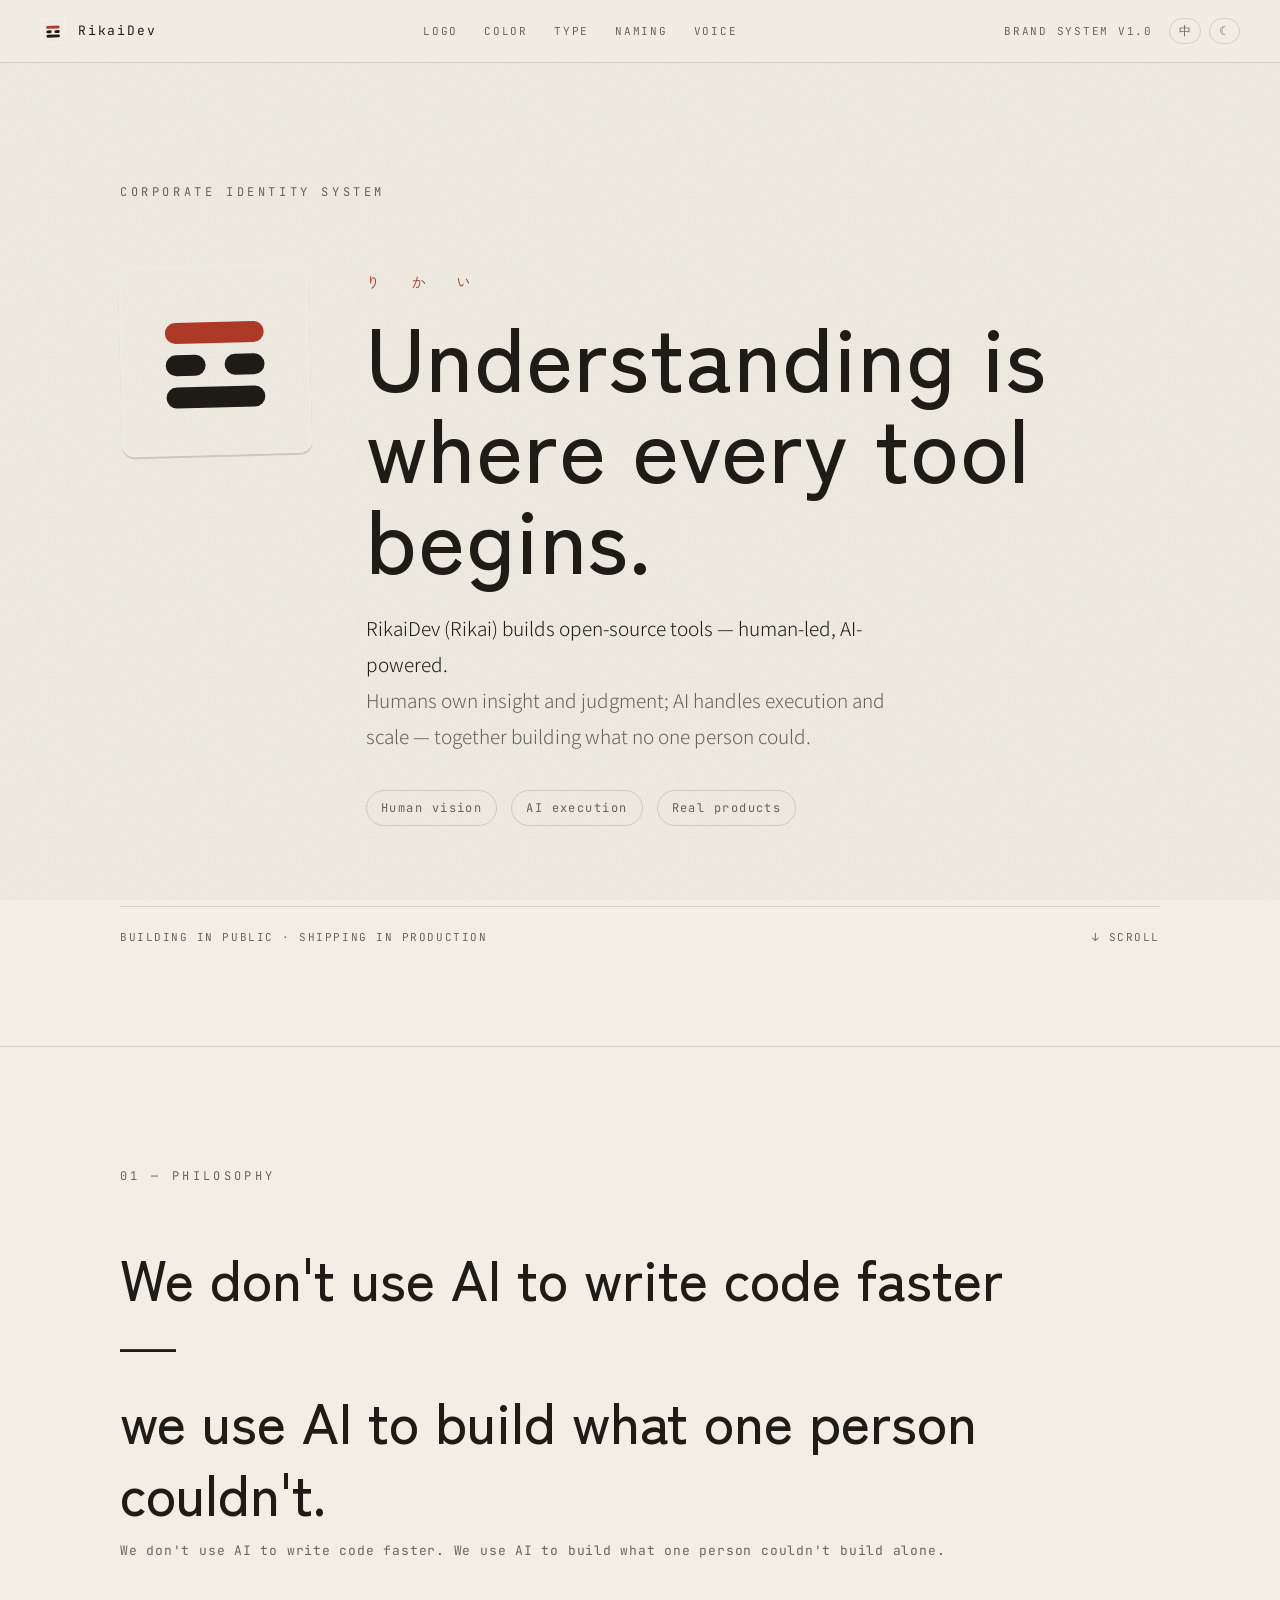
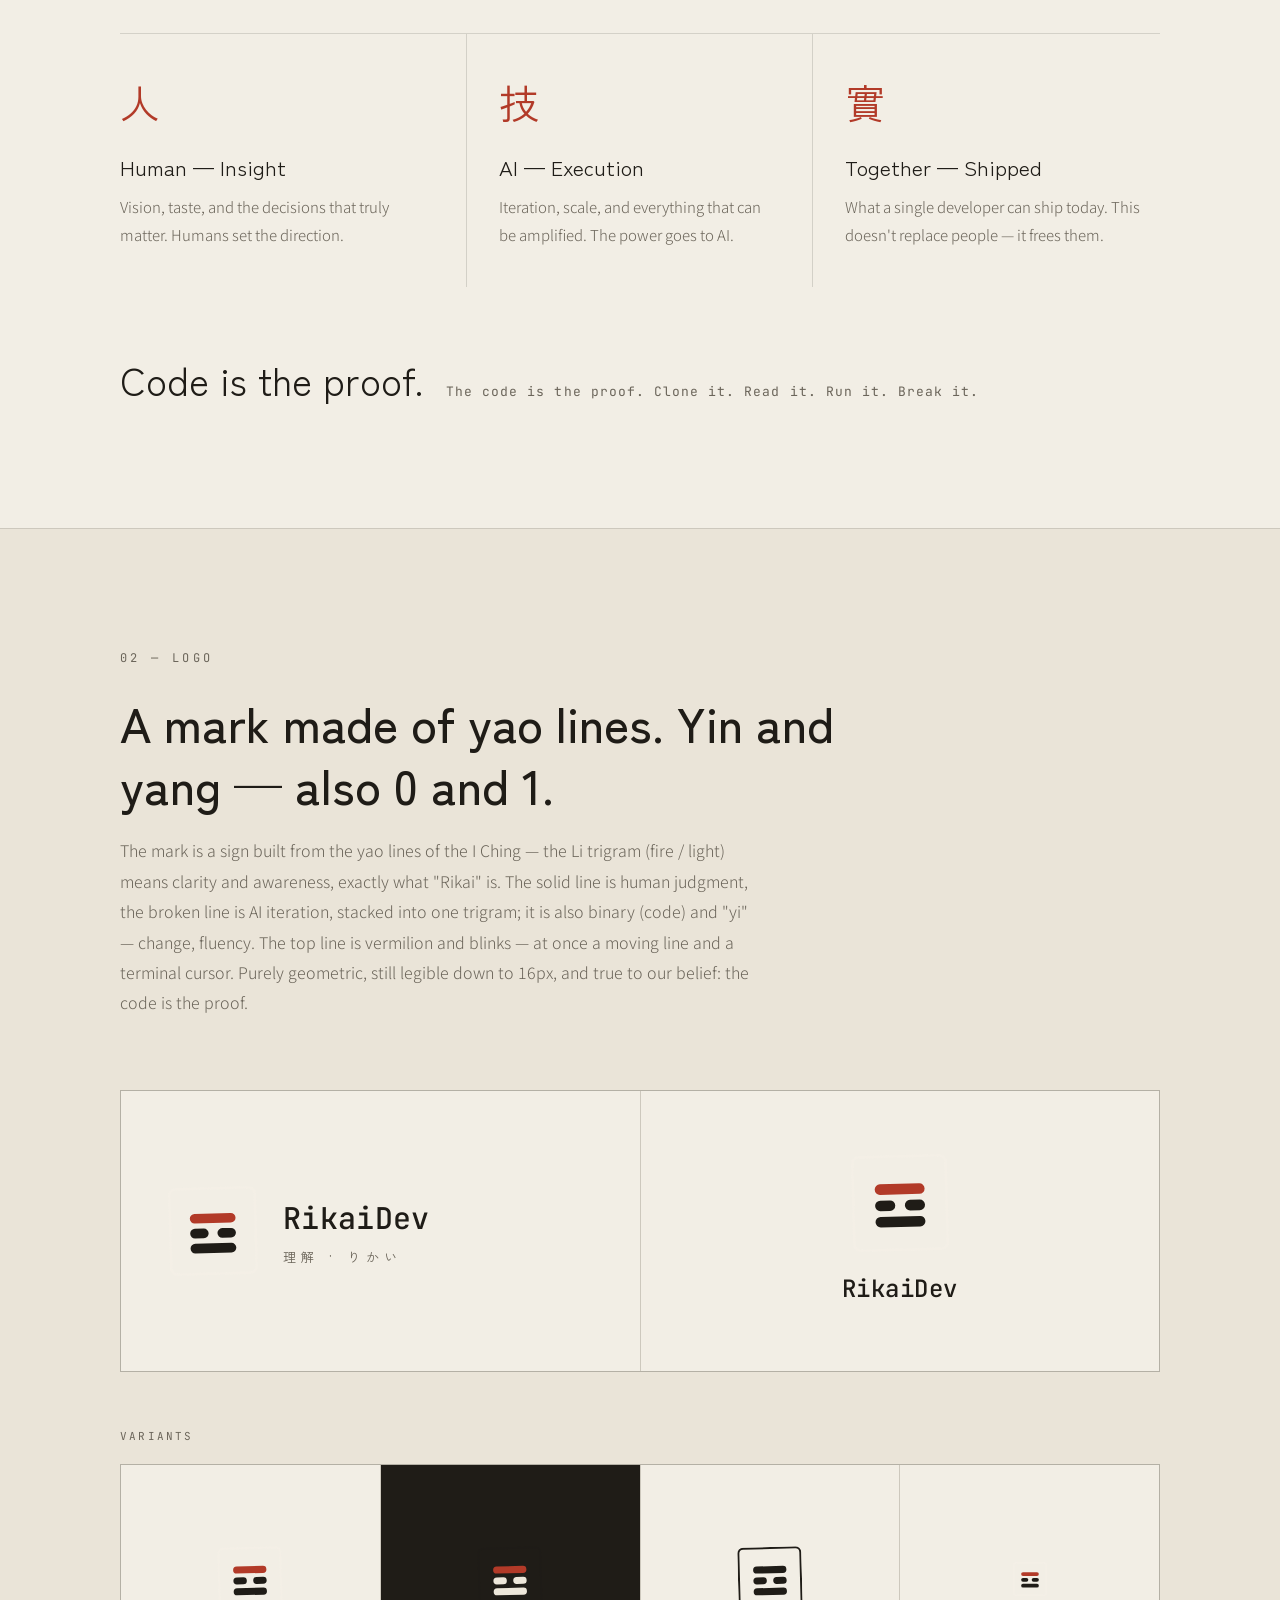
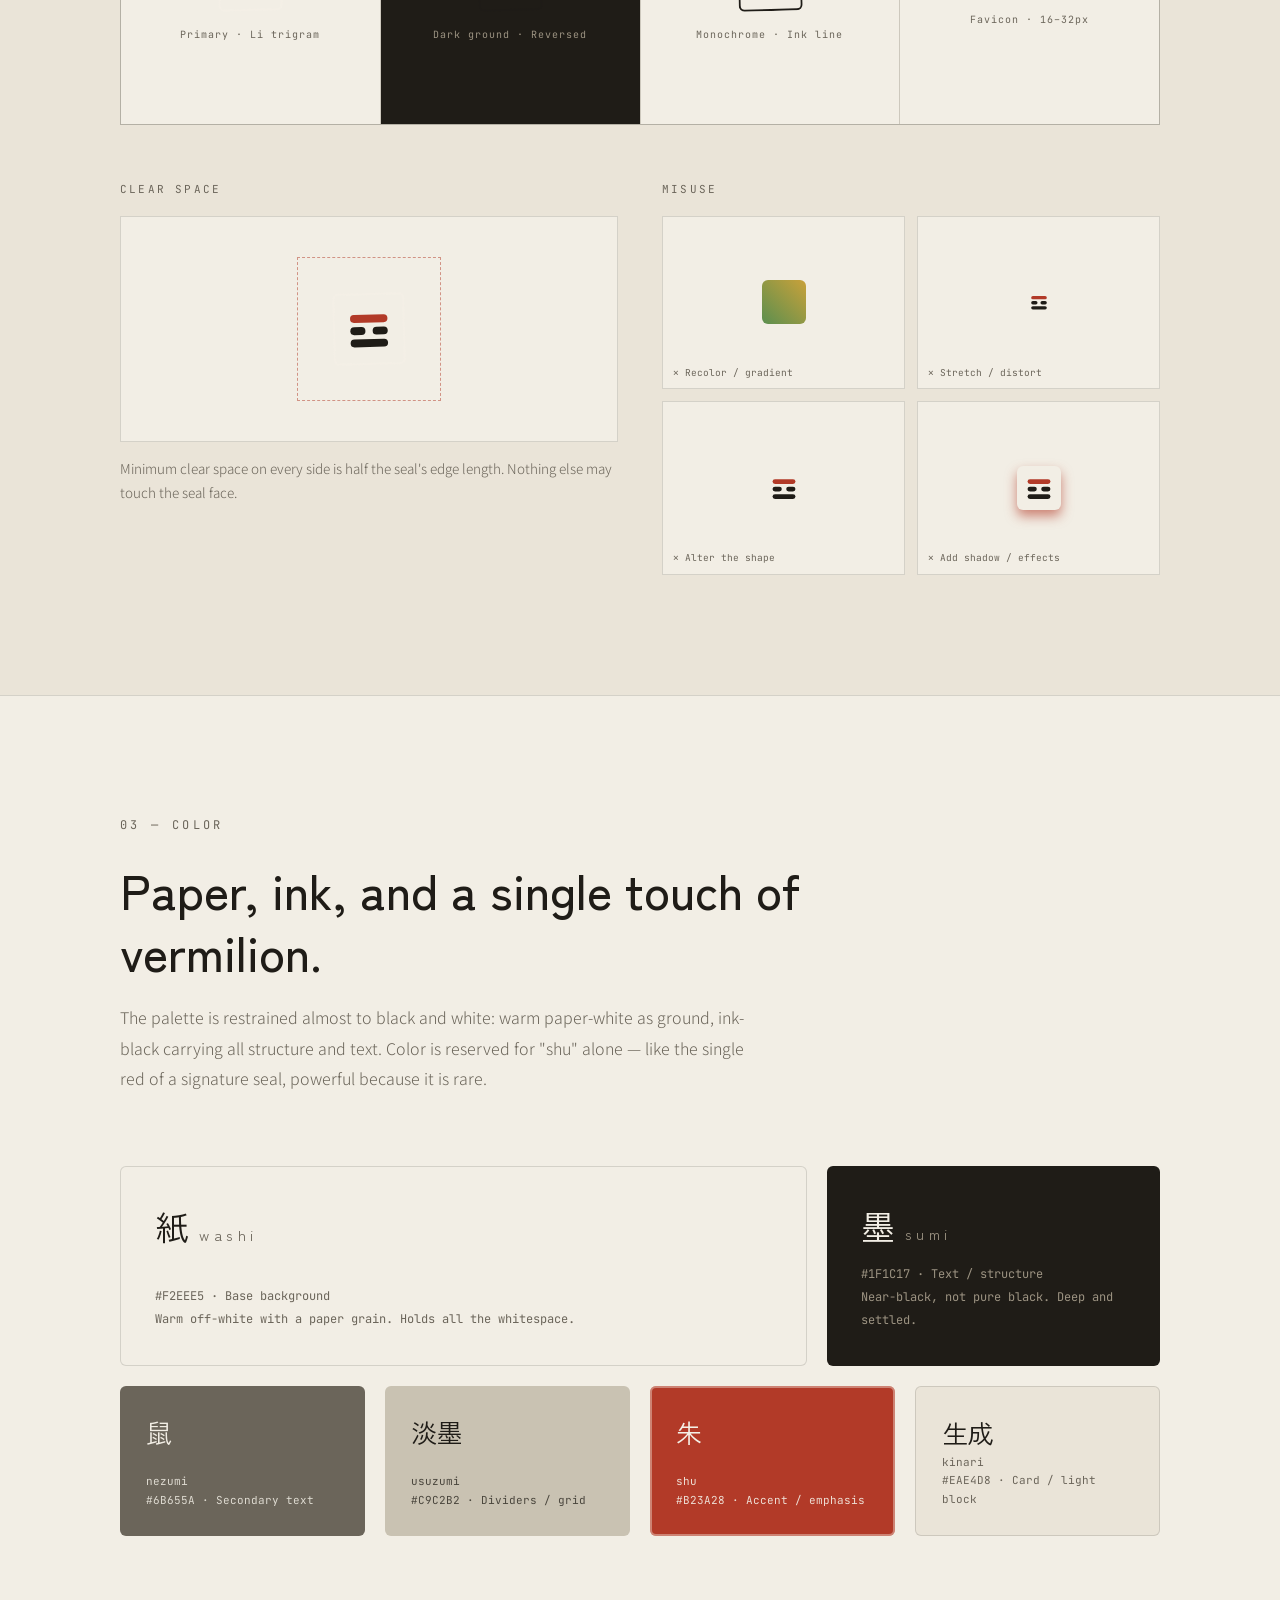
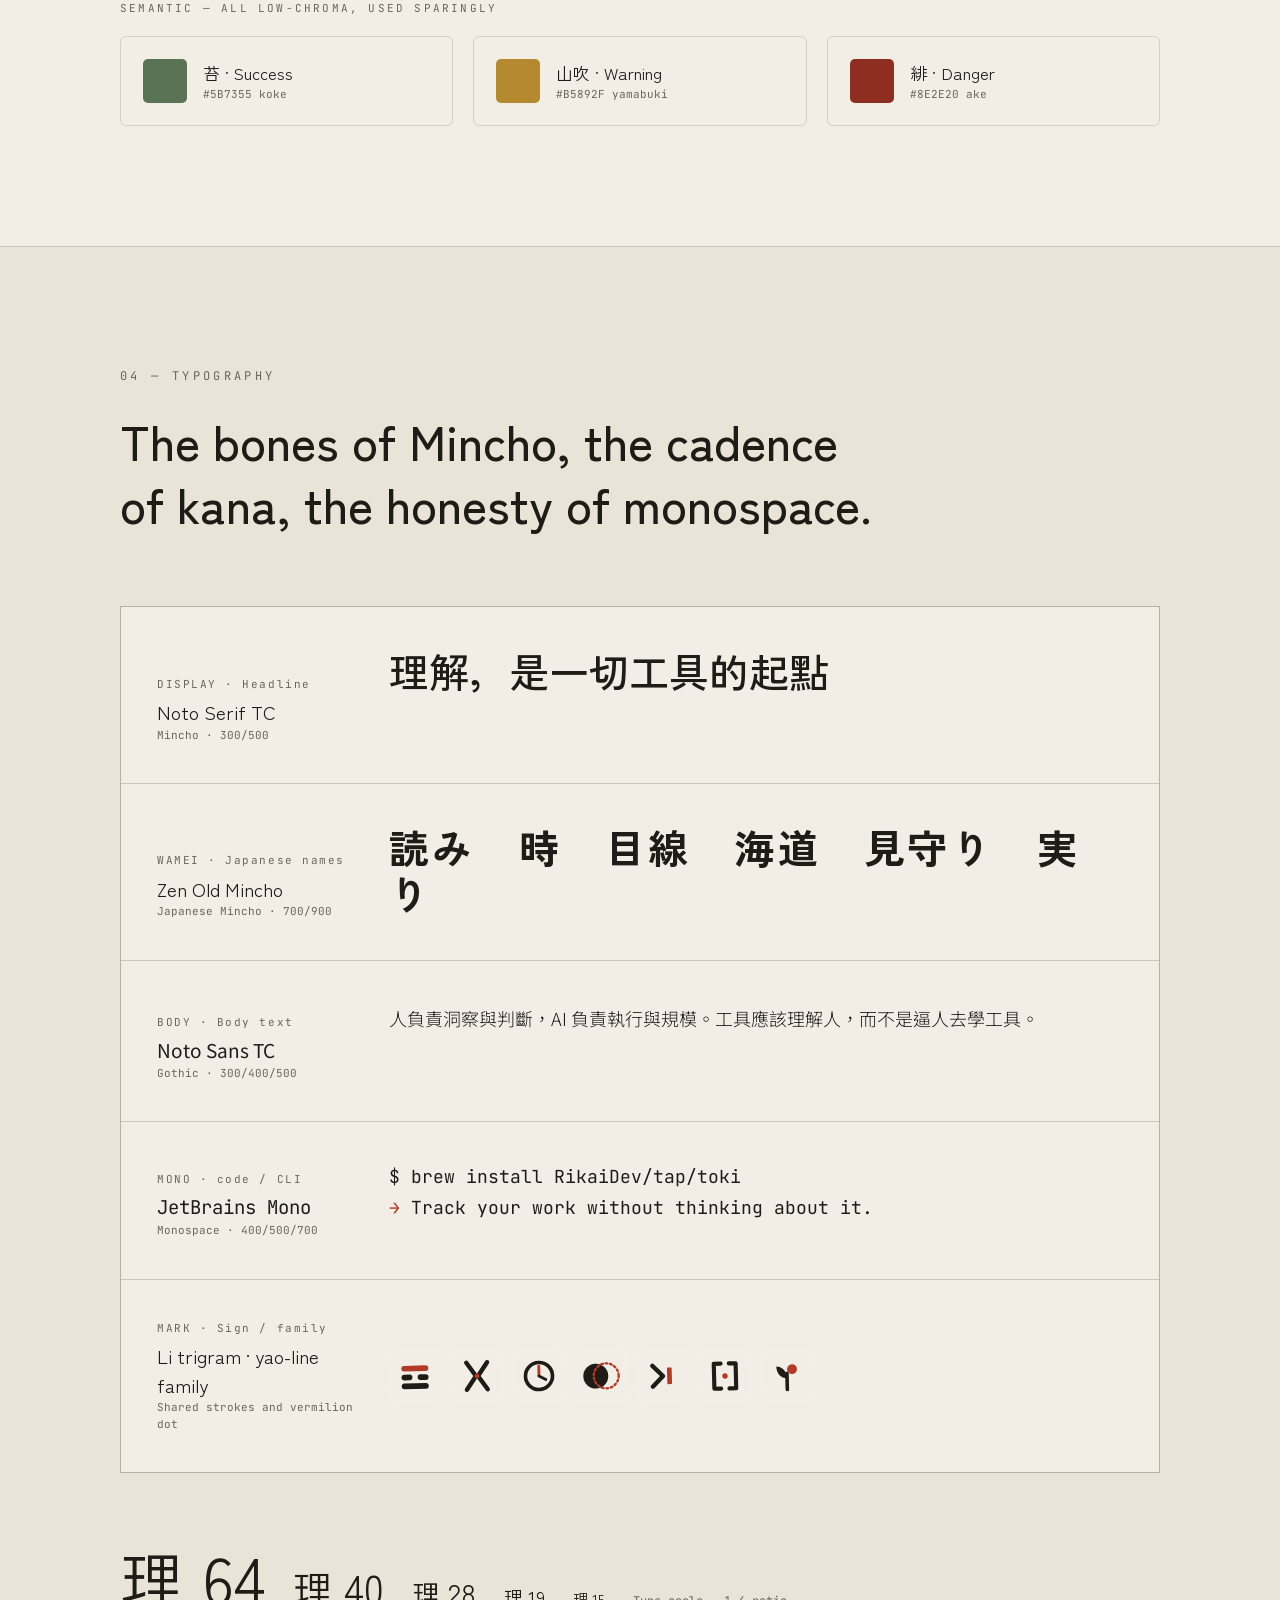
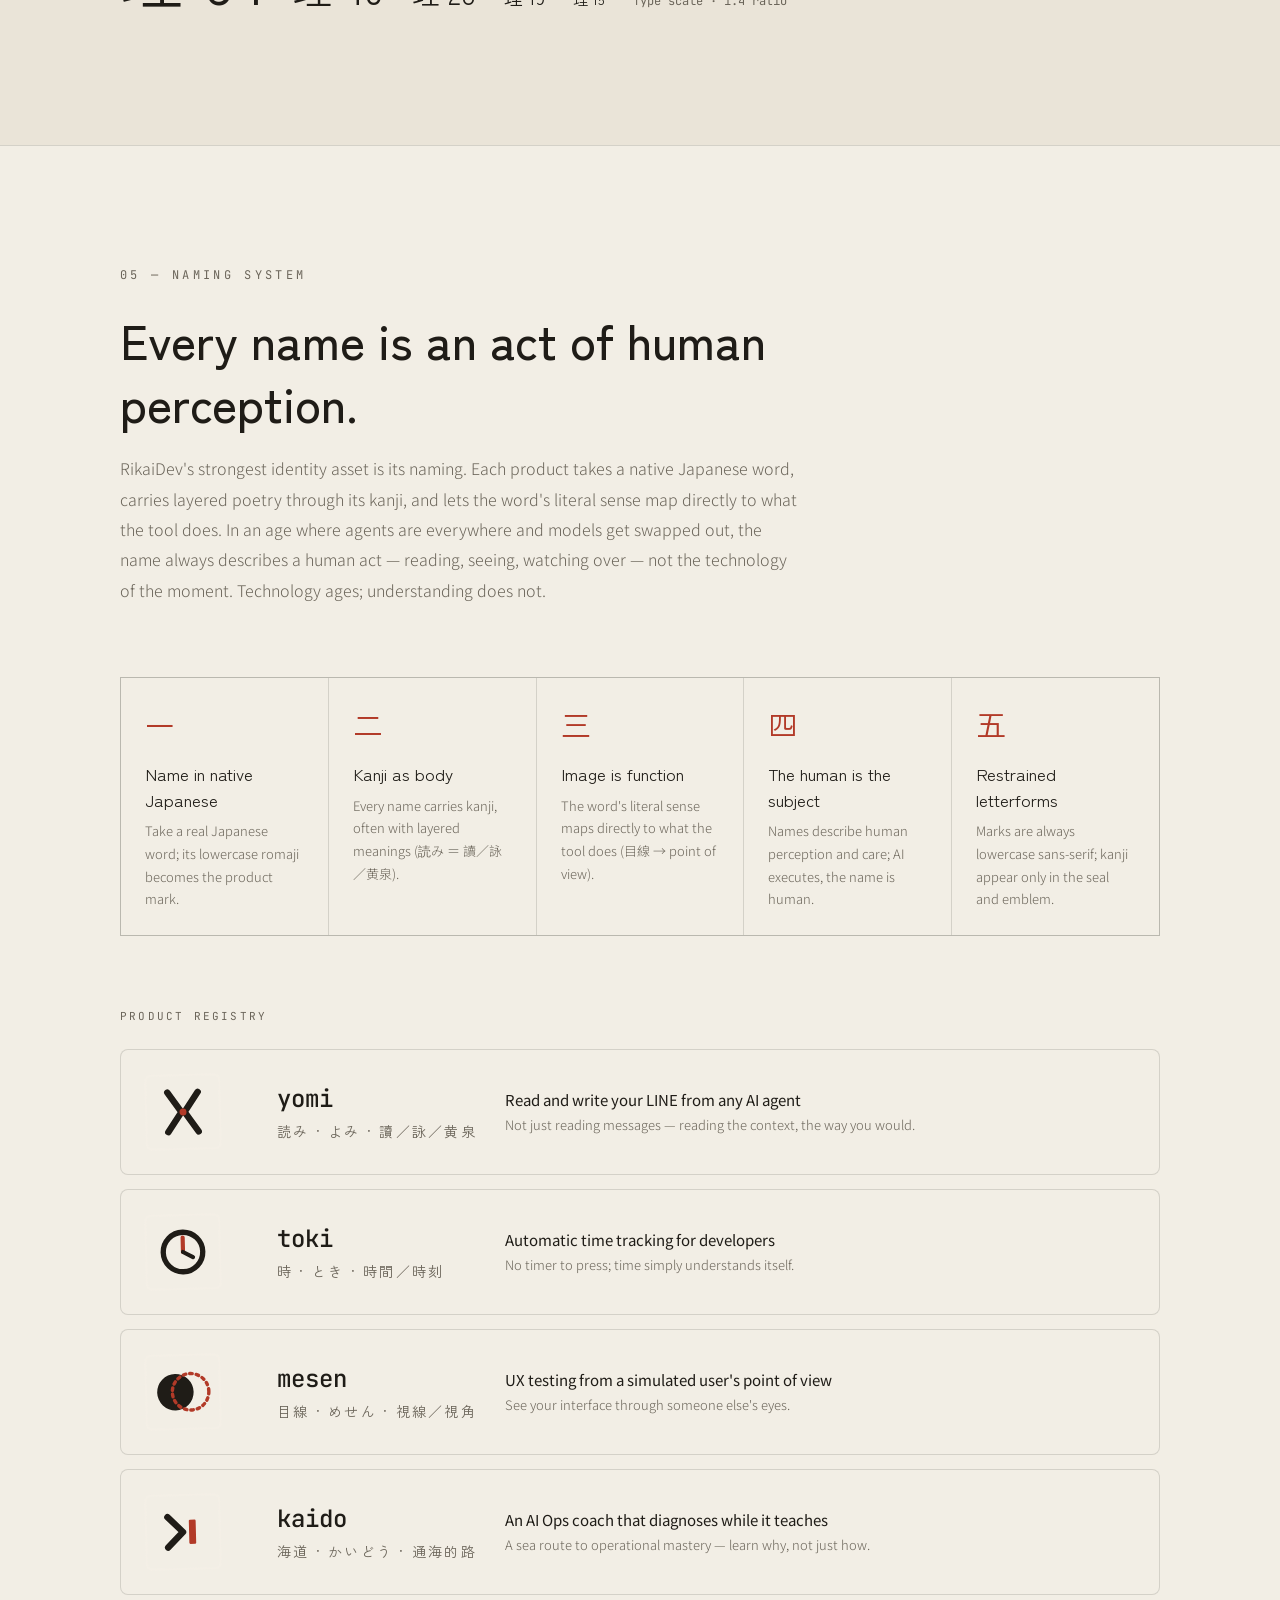
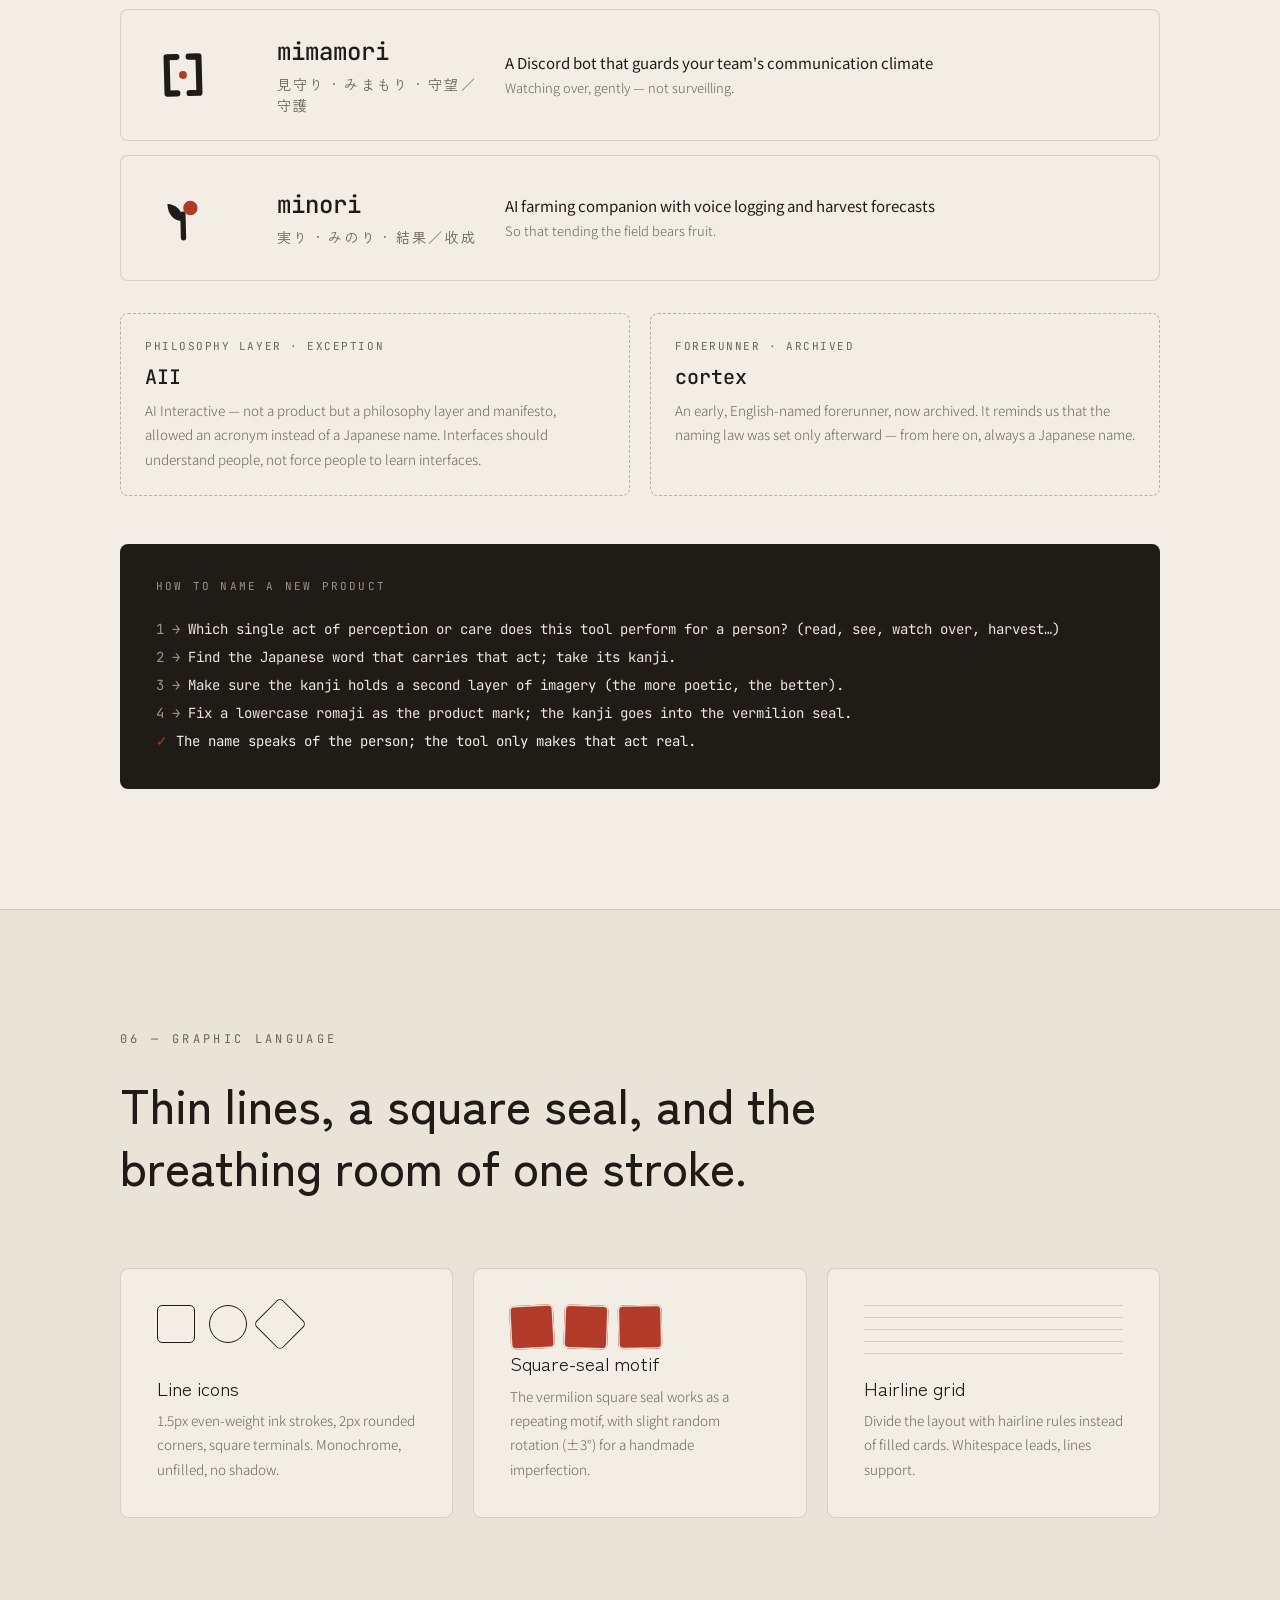
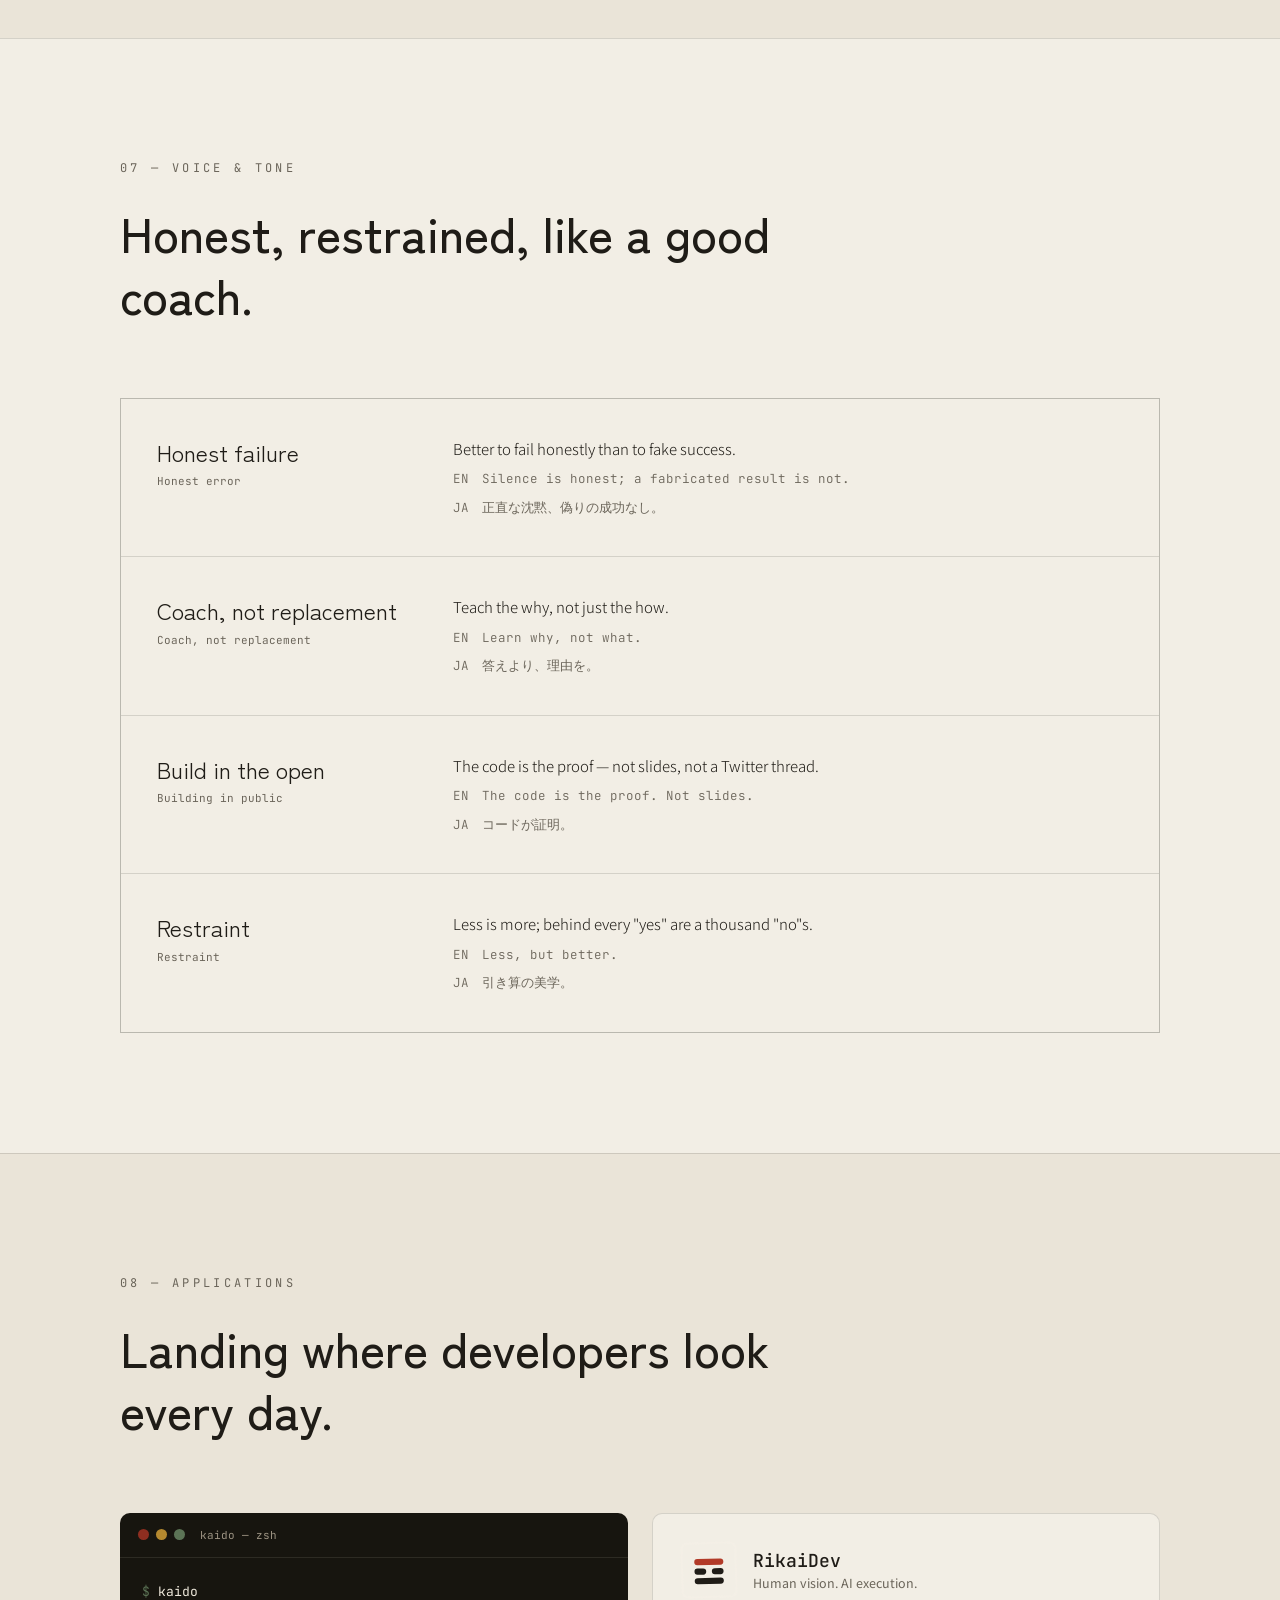
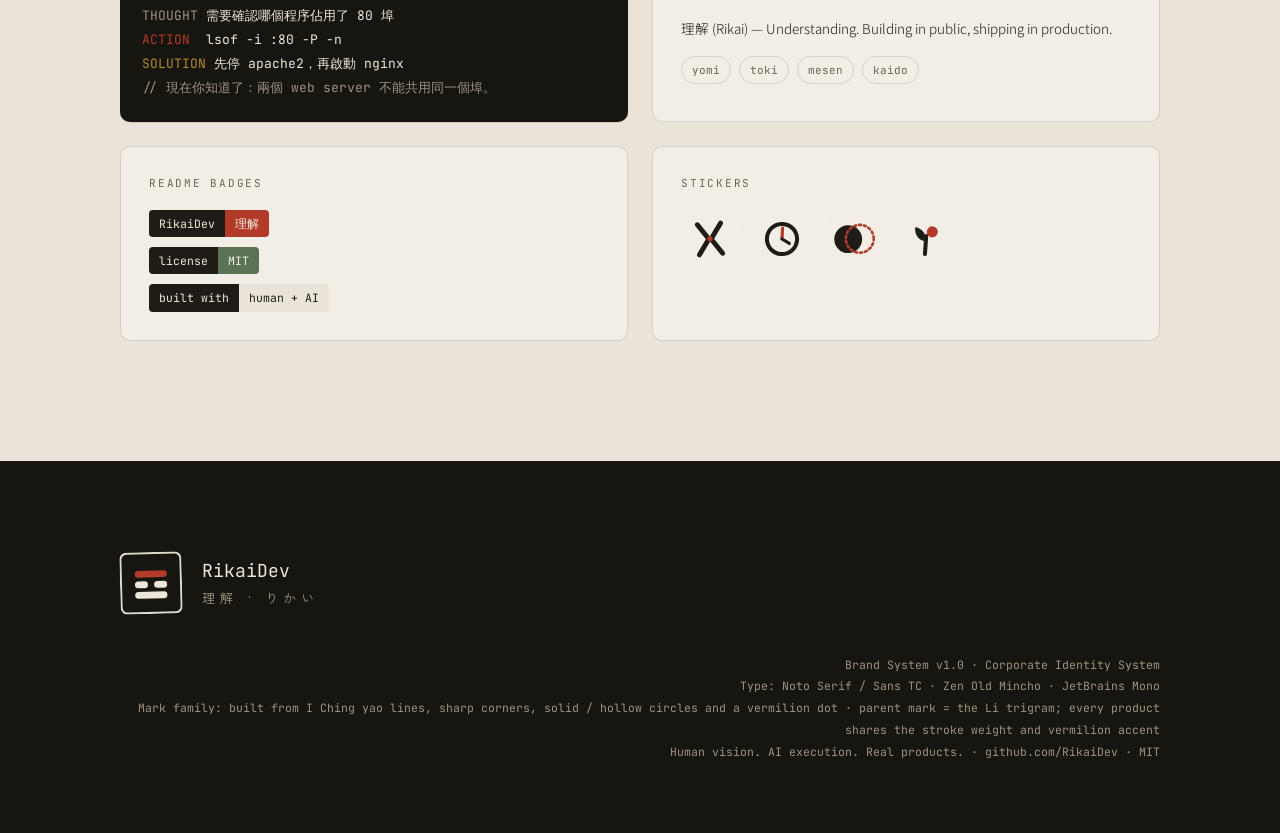
==== commit cecde491: "site: bilingual (EN default + 中) · nav theme/lang switcher · gothic display type" ====
--- a/brand/index.html
+++ b/brand/index.html
@@ -1,5 +1,5 @@
 <!DOCTYPE html>
-<html lang="zh-Hant">
+<html lang="en">
 <head>
   <meta charset="utf-8">
   <meta name="viewport" content="width=device-width, initial-scale=1">
@@ -69,11 +69,11 @@
   <!-- fonts -->
   <link rel="preconnect" href="https://fonts.googleapis.com">
   <link rel="preconnect" href="https://fonts.gstatic.com" crossorigin>
-  <link href="https://fonts.googleapis.com/css2?family=Noto+Serif+TC:wght@300;400;500;600;700;900&family=Noto+Sans+TC:wght@300;400;500;700&family=Zen+Old+Mincho:wght@400;500;700;900&family=JetBrains+Mono:wght@400;500;700&display=swap" rel="stylesheet">
+  <link href="https://fonts.googleapis.com/css2?family=Zen+Kaku+Gothic+New:wght@400;500;700;900&family=Noto+Serif+TC:wght@300;400;500;600;700;900&family=Noto+Sans+TC:wght@300;400;500;700&family=Zen+Old+Mincho:wght@400;500;700;900&family=JetBrains+Mono:wght@400;500;700&display=swap" rel="stylesheet">
   <link rel="stylesheet" href="/assets/app.css">
 
   <!-- no-flash theme restore -->
-  <script>(function(){try{var d=document.documentElement,t=localStorage.getItem('rk-theme');if(t==='sumi')d.setAttribute('data-theme','sumi');var a=localStorage.getItem('rk-accent');if(a)d.style.setProperty('--color-accent',a);if(localStorage.getItem('rk-grain')==='off')d.setAttribute('data-grain','off');}catch(e){}})();</script>
+  <script>(function(){try{var d=document.documentElement;if(localStorage.getItem('rk-theme')==='sumi')d.setAttribute('data-theme','sumi');if(localStorage.getItem('rk-lang')==='zh'){d.setAttribute('data-lang','zh');d.setAttribute('lang','zh-Hant');}}catch(e){}})();</script>
 </head>
 <body class="bg-paper text-ink font-sans">
 
@@ -99,19 +99,28 @@
       <span class="font-mono text-[13px] tracking-[0.14em]">RikaiDev</span>
     </a>
     <nav class="hidden md:flex gap-[26px] font-mono text-[11px] tracking-[0.16em] uppercase text-sub">
-      <a href="#logo" class="hover:text-accent">標誌</a>
-      <a href="#color" class="hover:text-accent">色彩</a>
-      <a href="#type" class="hover:text-accent">字體</a>
-      <a href="#naming" class="hover:text-accent">命名</a>
-      <a href="#voice" class="hover:text-accent">語調</a>
+      <a data-t lang="en" href="#logo" class="hover:text-accent">Logo</a>
+      <a data-t lang="zh" href="#logo" class="hover:text-accent">標誌</a>
+      <a data-t lang="en" href="#color" class="hover:text-accent">Color</a>
+      <a data-t lang="zh" href="#color" class="hover:text-accent">色彩</a>
+      <a data-t lang="en" href="#type" class="hover:text-accent">Type</a>
+      <a data-t lang="zh" href="#type" class="hover:text-accent">字體</a>
+      <a data-t lang="en" href="#naming" class="hover:text-accent">Naming</a>
+      <a data-t lang="zh" href="#naming" class="hover:text-accent">命名</a>
+      <a data-t lang="en" href="#voice" class="hover:text-accent">Voice</a>
+      <a data-t lang="zh" href="#voice" class="hover:text-accent">語調</a>
     </nav>
-    <span class="font-mono text-[11px] tracking-[0.16em] uppercase text-sub">Brand System v1.0</span>
+    <div class="flex items-center gap-4">
+      <span class="hidden sm:inline font-mono text-[11px] tracking-[0.16em] uppercase text-sub">Brand System v1.0</span>
+      <span class="rk-controls" aria-label="Site controls"></span>
+    </div>
   </header>
 
   <main>
   <!-- ============ HERO ============ -->
   <section class="mx-auto max-w-[1120px] px-6 md:px-10 pt-20 md:pt-[120px] pb-[100px]">
-    <div class="font-mono text-[12px] tracking-[0.3em] uppercase text-sub mb-12 md:mb-16">Corporate Identity System — 視覺識別規範</div>
+    <div data-t lang="en" class="font-mono text-[12px] tracking-[0.3em] uppercase text-sub mb-12 md:mb-16">Corporate Identity System</div>
+    <div data-t lang="zh" class="font-mono text-[12px] tracking-[0.3em] uppercase text-sub mb-12 md:mb-16">視覺識別規範</div>
 
     <div class="grid grid-cols-1 md:grid-cols-[auto_1fr] gap-10 md:gap-14 items-start">
       <div class="w-[150px] h-[150px] md:w-[190px] md:h-[190px] rounded-[12px] flex items-center justify-center rotate-[-1.5deg] shadow-[inset_0_0_0_3px_rgba(244,240,231,0.92),0_2px_0_rgba(31,28,23,0.16)] shrink-0">
@@ -119,53 +128,74 @@
       </div>
       <div class="pt-1.5">
         <div class="font-mincho text-[15px] tracking-[0.5em] text-accent mb-[14px]">り　か　い</div>
-        <h1 class="font-serif font-medium text-[clamp(44px,7vw,92px)] leading-[1.02] tracking-[0.01em] mb-7">理解，<br>是一切工具的起點。</h1>
-        <p class="font-sans font-light text-[17px] md:text-[19px] leading-[1.9] max-w-[560px] mb-9">
+        <h1 data-t lang="en" class="font-serif font-medium text-[clamp(44px,7vw,92px)] leading-[1.02] tracking-[0.01em] mb-7">Understanding is<br>where every tool begins.</h1>
+        <h1 data-t lang="zh" class="font-serif font-medium text-[clamp(44px,7vw,92px)] leading-[1.02] tracking-[0.01em] mb-7">理解，<br>是一切工具的起點。</h1>
+        <p data-t lang="en" class="font-sans font-light text-[17px] md:text-[19px] leading-[1.9] max-w-[560px] mb-9">
+          RikaiDev (Rikai) builds open-source tools — human-led, AI-powered.<br>
+          <span class="text-sub">Humans own insight and judgment; AI handles execution and scale — together building what no one person could.</span>
+        </p>
+        <p data-t lang="zh" class="font-sans font-light text-[17px] md:text-[19px] leading-[1.9] max-w-[560px] mb-9">
           RikaiDev（理解）打造以人為本、AI 為力的開源工具。<br>
           <span class="text-sub">人負責洞察與判斷，AI 負責執行與規模，一起做出一個人做不出的東西。</span>
         </p>
         <div class="flex gap-[14px] flex-wrap font-mono text-[12px] tracking-[0.12em] text-sub">
-          <span class="px-[14px] py-2 border border-line rounded-full">Human vision</span>
-          <span class="px-[14px] py-2 border border-line rounded-full">AI execution</span>
-          <span class="px-[14px] py-2 border border-line rounded-full">Real products</span>
+          <span data-t lang="en" class="px-[14px] py-2 border border-line rounded-full">Human vision</span>
+          <span data-t lang="zh" class="px-[14px] py-2 border border-line rounded-full">人的洞察</span>
+          <span data-t lang="en" class="px-[14px] py-2 border border-line rounded-full">AI execution</span>
+          <span data-t lang="zh" class="px-[14px] py-2 border border-line rounded-full">AI 執行</span>
+          <span data-t lang="en" class="px-[14px] py-2 border border-line rounded-full">Real products</span>
+          <span data-t lang="zh" class="px-[14px] py-2 border border-line rounded-full">真實產品</span>
         </div>
       </div>
     </div>
 
     <div class="mt-20 pt-[22px] border-t border-line flex justify-between flex-wrap gap-3 font-mono text-[11px] tracking-[0.14em] uppercase text-sub">
-      <span>Building in public · Shipping in production</span>
-      <span>↓ Scroll</span>
+      <span data-t lang="en">Building in public · Shipping in production</span>
+      <span data-t lang="zh">公開建造 · 生產環境出貨</span>
+      <span data-t lang="en">↓ Scroll</span>
+      <span data-t lang="zh">↓ 向下捲動</span>
     </div>
   </section>
 
   <!-- ============ 01 PHILOSOPHY ============ -->
   <section class="border-t border-line" aria-labelledby="s01">
     <div class="mx-auto max-w-[1120px] px-6 md:px-10 py-20 md:py-[120px]">
-      <div id="s01" class="font-mono text-[12px] tracking-[0.28em] uppercase text-sub mb-14">01 — Philosophy / 理念</div>
-      <h2 class="font-serif font-medium text-[clamp(30px,4.4vw,56px)] leading-[1.28] max-w-[900px] mb-[14px]">我們不是用 AI 把程式碼寫得更快，<br>而是用 AI 做出一個人做不出的東西。</h2>
-      <p class="font-mono text-[13px] tracking-[0.06em] text-sub mb-[72px]">We don't use AI to write code faster. We use AI to build what one person couldn't build alone.</p>
+      <div id="s01" data-t lang="en" class="font-mono text-[12px] tracking-[0.28em] uppercase text-sub mb-14">01 — Philosophy</div>
+      <div data-t lang="zh" class="font-mono text-[12px] tracking-[0.28em] uppercase text-sub mb-14">01 — 理念</div>
+      <h2 data-t lang="en" class="font-serif font-medium text-[clamp(30px,4.4vw,56px)] leading-[1.28] max-w-[900px] mb-[14px]">We don't use AI to write code faster —<br>we use AI to build what one person couldn't.</h2>
+      <h2 data-t lang="zh" class="font-serif font-medium text-[clamp(30px,4.4vw,56px)] leading-[1.28] max-w-[900px] mb-[14px]">我們不是用 AI 把程式碼寫得更快，<br>而是用 AI 做出一個人做不出的東西。</h2>
+      <p data-t lang="en" class="font-mono text-[13px] tracking-[0.06em] text-sub mb-[72px]">We don't use AI to write code faster. We use AI to build what one person couldn't build alone.</p>
+      <p data-t lang="zh" class="font-mono text-[13px] tracking-[0.06em] text-sub mb-[72px]">我們不是用 AI 把程式碼寫得更快，而是用 AI 做出一個人做不出的東西。</p>
 
       <div class="grid grid-cols-1 md:grid-cols-3 border-t border-line divide-y md:divide-y-0 md:divide-x divide-line">
         <div class="py-[38px] md:pr-8">
           <div class="font-mincho text-[40px] text-accent mb-5">人</div>
-          <div class="font-serif text-[21px] mb-[10px]">Human — 洞察</div>
-          <p class="font-sans font-light text-[15px] leading-[1.85] text-sub">願景、品味，以及真正重要的決定。方向由人來定。</p>
+          <div data-t lang="en" class="font-serif text-[21px] mb-[10px]">Human — Insight</div>
+          <div data-t lang="zh" class="font-serif text-[21px] mb-[10px]">Human — 洞察</div>
+          <p data-t lang="en" class="font-sans font-light text-[15px] leading-[1.85] text-sub">Vision, taste, and the decisions that truly matter. Humans set the direction.</p>
+          <p data-t lang="zh" class="font-sans font-light text-[15px] leading-[1.85] text-sub">願景、品味，以及真正重要的決定。方向由人來定。</p>
         </div>
         <div class="py-[38px] md:px-8">
           <div class="font-mincho text-[40px] text-accent mb-5">技</div>
-          <div class="font-serif text-[21px] mb-[10px]">AI — 執行</div>
-          <p class="font-sans font-light text-[15px] leading-[1.85] text-sub">迭代、規模，以及所有可以被放大的事。力量交給 AI。</p>
+          <div data-t lang="en" class="font-serif text-[21px] mb-[10px]">AI — Execution</div>
+          <div data-t lang="zh" class="font-serif text-[21px] mb-[10px]">AI — 執行</div>
+          <p data-t lang="en" class="font-sans font-light text-[15px] leading-[1.85] text-sub">Iteration, scale, and everything that can be amplified. The power goes to AI.</p>
+          <p data-t lang="zh" class="font-sans font-light text-[15px] leading-[1.85] text-sub">迭代、規模，以及所有可以被放大的事。力量交給 AI。</p>
         </div>
         <div class="py-[38px] md:pl-8">
           <div class="font-mincho text-[40px] text-accent mb-5">實</div>
-          <div class="font-serif text-[21px] mb-[10px]">Together — 成品</div>
-          <p class="font-sans font-light text-[15px] leading-[1.85] text-sub">一個開發者，現在能出貨的東西。這不是取代人，是解放人。</p>
+          <div data-t lang="en" class="font-serif text-[21px] mb-[10px]">Together — Shipped</div>
+          <div data-t lang="zh" class="font-serif text-[21px] mb-[10px]">Together — 成品</div>
+          <p data-t lang="en" class="font-sans font-light text-[15px] leading-[1.85] text-sub">What a single developer can ship today. This doesn't replace people — it frees them.</p>
+          <p data-t lang="zh" class="font-sans font-light text-[15px] leading-[1.85] text-sub">一個開發者，現在能出貨的東西。這不是取代人，是解放人。</p>
         </div>
       </div>
 
       <div class="mt-16 flex items-baseline gap-[22px] flex-wrap">
-        <span class="font-serif text-[clamp(26px,3vw,38px)]">程式碼，即證明。</span>
-        <span class="font-mono text-[13px] tracking-[0.08em] text-sub">The code is the proof. Clone it. Read it. Run it. Break it.</span>
+        <span data-t lang="en" class="font-serif text-[clamp(26px,3vw,38px)]">Code is the proof.</span>
+        <span data-t lang="zh" class="font-serif text-[clamp(26px,3vw,38px)]">程式碼，即證明。</span>
+        <span data-t lang="en" class="font-mono text-[13px] tracking-[0.08em] text-sub">The code is the proof. Clone it. Read it. Run it. Break it.</span>
+        <span data-t lang="zh" class="font-mono text-[13px] tracking-[0.08em] text-sub">程式碼即證明。下載、閱讀、執行、把它弄壞。</span>
       </div>
     </div>
   </section>
@@ -173,9 +203,12 @@
   <!-- ============ 02 LOGO ============ -->
   <section id="logo" class="border-t border-line bg-paper2" aria-labelledby="s02">
     <div class="mx-auto max-w-[1120px] px-6 md:px-10 py-20 md:py-[120px]">
-      <div id="s02" class="font-mono text-[12px] tracking-[0.28em] uppercase text-sub mb-6">02 — Logo / 標誌系統</div>
-      <h2 class="font-serif font-medium text-[clamp(28px,4vw,48px)] leading-[1.3] max-w-[760px] mb-5">以爻為標。陰陽，也是 0 與 1。</h2>
-      <p class="font-sans font-light text-[16px] leading-[1.9] text-sub max-w-[640px] mb-[72px]">標誌是一枚以易經「爻」構成的記號——離卦（火／明）＝清晰、覺照，正合「理解」。陽爻是人的判斷，陰爻是 AI 的迭代，疊成一卦；同時也是二進位（程式碼）與「易＝變化、通達」。頂爻為朱色且會眨——既是動爻，也是終端機游標；純幾何、縮到 16px 仍清楚，也呼應我們的信念：程式碼即證明。</p>
+      <div id="s02" data-t lang="en" class="font-mono text-[12px] tracking-[0.28em] uppercase text-sub mb-6">02 — Logo</div>
+      <div data-t lang="zh" class="font-mono text-[12px] tracking-[0.28em] uppercase text-sub mb-6">02 — 標誌系統</div>
+      <h2 data-t lang="en" class="font-serif font-medium text-[clamp(28px,4vw,48px)] leading-[1.3] max-w-[760px] mb-5">A mark made of yao lines. Yin and yang — also 0 and 1.</h2>
+      <h2 data-t lang="zh" class="font-serif font-medium text-[clamp(28px,4vw,48px)] leading-[1.3] max-w-[760px] mb-5">以爻為標。陰陽，也是 0 與 1。</h2>
+      <p data-t lang="en" class="font-sans font-light text-[16px] leading-[1.9] text-sub max-w-[640px] mb-[72px]">The mark is a sign built from the yao lines of the I Ching — the Li trigram (fire / light) means clarity and awareness, exactly what "Rikai" is. The solid line is human judgment, the broken line is AI iteration, stacked into one trigram; it is also binary (code) and "yi" — change, fluency. The top line is vermilion and blinks — at once a moving line and a terminal cursor. Purely geometric, still legible down to 16px, and true to our belief: the code is the proof.</p>
+      <p data-t lang="zh" class="font-sans font-light text-[16px] leading-[1.9] text-sub max-w-[640px] mb-[72px]">標誌是一枚以易經「爻」構成的記號——離卦（火／明）＝清晰、覺照，正合「理解」。陽爻是人的判斷，陰爻是 AI 的迭代，疊成一卦；同時也是二進位（程式碼）與「易＝變化、通達」。頂爻為朱色且會眨——既是動爻，也是終端機游標；純幾何、縮到 16px 仍清楚，也呼應我們的信念：程式碼即證明。</p>
 
       <!-- primary lockups -->
       <div class="grid grid-cols-1 md:grid-cols-2 gap-px bg-line border border-line mb-14">
@@ -193,19 +226,23 @@
       </div>
 
       <!-- variants -->
-      <div class="font-mono text-[11px] tracking-[0.2em] uppercase text-sub mb-5">Variants / 変体</div>
+      <div data-t lang="en" class="font-mono text-[11px] tracking-[0.2em] uppercase text-sub mb-5">Variants</div>
+      <div data-t lang="zh" class="font-mono text-[11px] tracking-[0.2em] uppercase text-sub mb-5">変体</div>
       <div class="grid grid-cols-2 md:grid-cols-4 gap-px bg-line border border-line mb-14">
         <div class="bg-card aspect-square flex flex-col items-center justify-center gap-4">
           <span class="w-[64px] h-[64px] rounded-[6px] flex items-center justify-center rotate-[-1.5deg] shadow-[inset_0_0_0_2px_rgba(244,240,231,0.9)]"><svg viewBox="0 0 100 100" width="64" height="64" class="mark" aria-hidden="true"><use href="#m-li"/></svg></span>
-          <span class="font-mono text-[10px] tracking-[0.1em] text-sub">主標 · 離卦</span>
+          <span data-t lang="en" class="font-mono text-[10px] tracking-[0.1em] text-sub">Primary · Li trigram</span>
+          <span data-t lang="zh" class="font-mono text-[10px] tracking-[0.1em] text-sub">主標 · 離卦</span>
         </div>
         <div class="aspect-square flex flex-col items-center justify-center gap-4" style="background:#1F1C17;">
           <span class="w-[64px] h-[64px] rounded-[6px] flex items-center justify-center rotate-[-1.5deg] shadow-[inset_0_0_0_2px_rgba(31,28,23,0.35)]"><svg viewBox="0 0 100 100" width="64" height="64" class="mark" aria-hidden="true"><use href="#m-li-lite"/></svg></span>
-          <span class="font-mono text-[10px] tracking-[0.1em]" style="color:#9C9382;">深底 · 反白</span>
+          <span data-t lang="en" class="font-mono text-[10px] tracking-[0.1em]" style="color:#9C9382;">Dark ground · Reversed</span>
+          <span data-t lang="zh" class="font-mono text-[10px] tracking-[0.1em]" style="color:#9C9382;">深底 · 反白</span>
         </div>
         <div class="bg-card aspect-square flex flex-col items-center justify-center gap-4">
           <span class="w-[64px] h-[64px] rounded-[6px] flex items-center justify-center rotate-[-1.5deg] shadow-[inset_0_0_0_2px_var(--color-ink,#1F1C17)]"><svg viewBox="0 0 100 100" width="64" height="64" class="mark" aria-hidden="true"><use href="#m-li-mono"/></svg></span>
-          <span class="font-mono text-[10px] tracking-[0.1em] text-sub">單色 · 墨線</span>
+          <span data-t lang="en" class="font-mono text-[10px] tracking-[0.1em] text-sub">Monochrome · Ink line</span>
+          <span data-t lang="zh" class="font-mono text-[10px] tracking-[0.1em] text-sub">單色 · 墨線</span>
         </div>
         <div class="bg-card aspect-square flex flex-col items-center justify-center gap-4">
           <span class="w-[34px] h-[34px] rounded-[4px] flex items-center justify-center shadow-[inset_0_0_0_1.5px_rgba(244,240,231,0.9)]"><svg viewBox="0 0 100 100" width="34" height="34" class="mark" aria-hidden="true"><use href="#m-li"/></svg></span>
@@ -216,22 +253,25 @@
       <!-- clearspace + misuse -->
       <div class="grid grid-cols-1 md:grid-cols-2 gap-11">
         <div>
-          <div class="font-mono text-[11px] tracking-[0.2em] uppercase text-sub mb-[18px]">留白 / Clear space</div>
+          <div data-t lang="en" class="font-mono text-[11px] tracking-[0.2em] uppercase text-sub mb-[18px]">Clear space</div>
+          <div data-t lang="zh" class="font-mono text-[11px] tracking-[0.2em] uppercase text-sub mb-[18px]">留白</div>
           <div class="bg-card border border-line p-10 flex items-center justify-center">
             <div class="relative p-9">
               <div class="absolute inset-0 border border-dashed border-accent opacity-50"></div>
               <span class="w-[72px] h-[72px] rounded-[6px] flex items-center justify-center rotate-[-1.5deg] shadow-[inset_0_0_0_2px_rgba(244,240,231,0.9)]"><svg viewBox="0 0 100 100" width="72" height="72" class="mark" aria-hidden="true"><use href="#m-li"/></svg></span>
             </div>
           </div>
-          <p class="font-sans font-light text-[13.5px] leading-[1.8] text-sub mt-[14px]">四周留白最小為印章邊長的 ½。印面不得被其他元素觸碰。</p>
+          <p data-t lang="en" class="font-sans font-light text-[13.5px] leading-[1.8] text-sub mt-[14px]">Minimum clear space on every side is half the seal's edge length. Nothing else may touch the seal face.</p>
+          <p data-t lang="zh" class="font-sans font-light text-[13.5px] leading-[1.8] text-sub mt-[14px]">四周留白最小為印章邊長的 ½。印面不得被其他元素觸碰。</p>
         </div>
         <div>
-          <div class="font-mono text-[11px] tracking-[0.2em] uppercase text-sub mb-[18px]">禁止 / Misuse</div>
+          <div data-t lang="en" class="font-mono text-[11px] tracking-[0.2em] uppercase text-sub mb-[18px]">Misuse</div>
+          <div data-t lang="zh" class="font-mono text-[11px] tracking-[0.2em] uppercase text-sub mb-[18px]">禁止</div>
           <div class="grid grid-cols-2 gap-3">
-            <div class="bg-card border border-line aspect-[1.4] flex items-center justify-center relative"><div class="w-11 h-11 rounded-[6px]" style="background:linear-gradient(45deg,#5b8f4f,#c9a13a);"></div><span class="absolute bottom-2 left-2.5 font-mono text-[9.5px] text-sub">✕ 換色 / 漸層</span></div>
-            <div class="bg-card border border-line aspect-[1.4] flex items-center justify-center relative"><svg viewBox="0 0 100 100" width="56" height="30" class="mark" aria-hidden="true"><use href="#m-li"/></svg><span class="absolute bottom-2 left-2.5 font-mono text-[9.5px] text-sub">✕ 拉伸變形</span></div>
-            <div class="bg-card border border-line aspect-[1.4] flex items-center justify-center relative"><div class="w-11 h-11 rounded-full overflow-hidden flex items-center justify-center"><svg viewBox="0 0 100 100" width="44" height="44" aria-hidden="true"><use href="#m-li"/></svg></div><span class="absolute bottom-2 left-2.5 font-mono text-[9.5px] text-sub">✕ 改形狀</span></div>
-            <div class="bg-card border border-line aspect-[1.4] flex items-center justify-center relative"><span class="w-11 h-11 rounded-[6px] flex items-center justify-center shadow-[0_6px_12px_rgba(178,58,40,0.6)]"><svg viewBox="0 0 100 100" width="44" height="44" class="mark" aria-hidden="true"><use href="#m-li"/></svg></span><span class="absolute bottom-2 left-2.5 font-mono text-[9.5px] text-sub">✕ 加陰影特效</span></div>
+            <div class="bg-card border border-line aspect-[1.4] flex items-center justify-center relative"><div class="w-11 h-11 rounded-[6px]" style="background:linear-gradient(45deg,#5b8f4f,#c9a13a);"></div><span data-t lang="en" class="absolute bottom-2 left-2.5 font-mono text-[9.5px] text-sub">✕ Recolor / gradient</span><span data-t lang="zh" class="absolute bottom-2 left-2.5 font-mono text-[9.5px] text-sub">✕ 換色 / 漸層</span></div>
+            <div class="bg-card border border-line aspect-[1.4] flex items-center justify-center relative"><svg viewBox="0 0 100 100" width="56" height="30" class="mark" aria-hidden="true"><use href="#m-li"/></svg><span data-t lang="en" class="absolute bottom-2 left-2.5 font-mono text-[9.5px] text-sub">✕ Stretch / distort</span><span data-t lang="zh" class="absolute bottom-2 left-2.5 font-mono text-[9.5px] text-sub">✕ 拉伸變形</span></div>
+            <div class="bg-card border border-line aspect-[1.4] flex items-center justify-center relative"><div class="w-11 h-11 rounded-full overflow-hidden flex items-center justify-center"><svg viewBox="0 0 100 100" width="44" height="44" aria-hidden="true"><use href="#m-li"/></svg></div><span data-t lang="en" class="absolute bottom-2 left-2.5 font-mono text-[9.5px] text-sub">✕ Alter the shape</span><span data-t lang="zh" class="absolute bottom-2 left-2.5 font-mono text-[9.5px] text-sub">✕ 改形狀</span></div>
+            <div class="bg-card border border-line aspect-[1.4] flex items-center justify-center relative"><span class="w-11 h-11 rounded-[6px] flex items-center justify-center shadow-[0_6px_12px_rgba(178,58,40,0.6)]"><svg viewBox="0 0 100 100" width="44" height="44" class="mark" aria-hidden="true"><use href="#m-li"/></svg></span><span data-t lang="en" class="absolute bottom-2 left-2.5 font-mono text-[9.5px] text-sub">✕ Add shadow / effects</span><span data-t lang="zh" class="absolute bottom-2 left-2.5 font-mono text-[9.5px] text-sub">✕ 加陰影特效</span></div>
           </div>
         </div>
       </div>
@@ -241,50 +281,90 @@
   <!-- ============ 03 COLOR ============ -->
   <section id="color" class="border-t border-line" aria-labelledby="s03">
     <div class="mx-auto max-w-[1120px] px-6 md:px-10 py-20 md:py-[120px]">
-      <div id="s03" class="font-mono text-[12px] tracking-[0.28em] uppercase text-sub mb-6">03 — Color / 色彩系統</div>
-      <h2 class="font-serif font-medium text-[clamp(28px,4vw,48px)] leading-[1.3] max-w-[760px] mb-5">紙、墨，與唯一的一點朱。</h2>
-      <p class="font-sans font-light text-[16px] leading-[1.9] text-sub max-w-[640px] mb-[72px]">色彩克制到近乎黑白：溫潤的紙白為底、墨黑承載一切結構與文字。彩色只保留給「朱」——像落款印上唯一的一抹紅，因為稀少而有力量。</p>
+      <div id="s03" data-t lang="en" class="font-mono text-[12px] tracking-[0.28em] uppercase text-sub mb-6">03 — Color</div>
+      <div data-t lang="zh" class="font-mono text-[12px] tracking-[0.28em] uppercase text-sub mb-6">03 — 色彩系統</div>
+      <h2 data-t lang="en" class="font-serif font-medium text-[clamp(28px,4vw,48px)] leading-[1.3] max-w-[760px] mb-5">Paper, ink, and a single touch of vermilion.</h2>
+      <h2 data-t lang="zh" class="font-serif font-medium text-[clamp(28px,4vw,48px)] leading-[1.3] max-w-[760px] mb-5">紙、墨，與唯一的一點朱。</h2>
+      <p data-t lang="en" class="font-sans font-light text-[16px] leading-[1.9] text-sub max-w-[640px] mb-[72px]">The palette is restrained almost to black and white: warm paper-white as ground, ink-black carrying all structure and text. Color is reserved for "shu" alone — like the single red of a signature seal, powerful because it is rare.</p>
+      <p data-t lang="zh" class="font-sans font-light text-[16px] leading-[1.9] text-sub max-w-[640px] mb-[72px]">色彩克制到近乎黑白：溫潤的紙白為底、墨黑承載一切結構與文字。彩色只保留給「朱」——像落款印上唯一的一抹紅，因為稀少而有力量。</p>
 
       <div class="grid grid-cols-1 md:grid-cols-3 gap-5 mb-5">
-        <div class="md:col-span-2 border border-line rounded-[6px] p-[34px] min-h-[200px] flex flex-col justify-between" style="background:#F2EEE5;">
+        <div data-t lang="en" class="md:col-span-2 border border-line rounded-[6px] p-[34px] min-h-[200px] flex flex-col justify-between" style="background:#F2EEE5;">
+          <span class="font-mincho text-[34px]" style="color:#1F1C17;">紙 <span class="text-[15px] tracking-[0.3em]" style="color:#6B655A;">washi</span></span>
+          <div class="font-mono text-[12px] leading-[1.9]" style="color:#6B655A;">#F2EEE5 · Base background<br>Warm off-white with a paper grain. Holds all the whitespace.</div>
+        </div>
+        <div data-t lang="zh" class="md:col-span-2 border border-line rounded-[6px] p-[34px] min-h-[200px] flex flex-col justify-between" style="background:#F2EEE5;">
           <span class="font-mincho text-[34px]" style="color:#1F1C17;">紙 <span class="text-[15px] tracking-[0.3em]" style="color:#6B655A;">washi</span></span>
           <div class="font-mono text-[12px] leading-[1.9]" style="color:#6B655A;">#F2EEE5 · 基底背景<br>溫白微暖，帶紙的質感。承載一切留白。</div>
         </div>
-        <div class="rounded-[6px] p-[34px] min-h-[200px] flex flex-col justify-between" style="background:#1F1C17;">
+        <div data-t lang="en" class="rounded-[6px] p-[34px] min-h-[200px] flex flex-col justify-between" style="background:#1F1C17;">
+          <span class="font-mincho text-[34px]" style="color:#F2EEE5;">墨 <span class="text-[15px] tracking-[0.3em]" style="color:#9C9382;">sumi</span></span>
+          <div class="font-mono text-[12px] leading-[1.9]" style="color:#9C9382;">#1F1C17 · Text / structure<br>Near-black, not pure black. Deep and settled.</div>
+        </div>
+        <div data-t lang="zh" class="rounded-[6px] p-[34px] min-h-[200px] flex flex-col justify-between" style="background:#1F1C17;">
           <span class="font-mincho text-[34px]" style="color:#F2EEE5;">墨 <span class="text-[15px] tracking-[0.3em]" style="color:#9C9382;">sumi</span></span>
           <div class="font-mono text-[12px] leading-[1.9]" style="color:#9C9382;">#1F1C17 · 文字 / 結構<br>近黑而非純黑。深沉、安定。</div>
         </div>
       </div>
       <div class="grid grid-cols-2 md:grid-cols-4 gap-5 mb-16">
-        <div class="rounded-[6px] p-[26px] min-h-[150px] flex flex-col justify-between" style="background:#6B655A;">
+        <div data-t lang="en" class="rounded-[6px] p-[26px] min-h-[150px] flex flex-col justify-between" style="background:#6B655A;">
+          <span class="font-mincho text-[26px]" style="color:#F2EEE5;">鼠</span>
+          <div class="font-mono text-[11px] leading-[1.7]" style="color:rgba(242,238,229,0.85);">nezumi<br>#6B655A · Secondary text</div>
+        </div>
+        <div data-t lang="zh" class="rounded-[6px] p-[26px] min-h-[150px] flex flex-col justify-between" style="background:#6B655A;">
           <span class="font-mincho text-[26px]" style="color:#F2EEE5;">鼠</span>
           <div class="font-mono text-[11px] leading-[1.7]" style="color:rgba(242,238,229,0.85);">nezumi<br>#6B655A · 次要文字</div>
         </div>
-        <div class="rounded-[6px] p-[26px] min-h-[150px] flex flex-col justify-between" style="background:#C9C2B2;">
+        <div data-t lang="en" class="rounded-[6px] p-[26px] min-h-[150px] flex flex-col justify-between" style="background:#C9C2B2;">
+          <span class="font-mincho text-[26px]" style="color:#1F1C17;">淡墨</span>
+          <div class="font-mono text-[11px] leading-[1.7]" style="color:#4a463d;">usuzumi<br>#C9C2B2 · Dividers / grid</div>
+        </div>
+        <div data-t lang="zh" class="rounded-[6px] p-[26px] min-h-[150px] flex flex-col justify-between" style="background:#C9C2B2;">
           <span class="font-mincho text-[26px]" style="color:#1F1C17;">淡墨</span>
           <div class="font-mono text-[11px] leading-[1.7]" style="color:#4a463d;">usuzumi<br>#C9C2B2 · 分隔線 / 網格</div>
         </div>
-        <div class="rounded-[6px] p-[26px] min-h-[150px] flex flex-col justify-between shadow-[inset_0_0_0_2px_rgba(244,240,231,0.4)]" style="background:#B23A28;">
+        <div data-t lang="en" class="rounded-[6px] p-[26px] min-h-[150px] flex flex-col justify-between shadow-[inset_0_0_0_2px_rgba(244,240,231,0.4)]" style="background:#B23A28;">
+          <span class="font-mincho text-[26px]" style="color:#F4F0E7;">朱</span>
+          <div class="font-mono text-[11px] leading-[1.7]" style="color:rgba(244,240,231,0.9);">shu<br>#B23A28 · Accent / emphasis</div>
+        </div>
+        <div data-t lang="zh" class="rounded-[6px] p-[26px] min-h-[150px] flex flex-col justify-between shadow-[inset_0_0_0_2px_rgba(244,240,231,0.4)]" style="background:#B23A28;">
           <span class="font-mincho text-[26px]" style="color:#F4F0E7;">朱</span>
           <div class="font-mono text-[11px] leading-[1.7]" style="color:rgba(244,240,231,0.9);">shu<br>#B23A28 · 點睛 / 強調</div>
         </div>
-        <div class="border border-line rounded-[6px] p-[26px] min-h-[150px] flex flex-col justify-between" style="background:#EAE4D8;">
+        <div data-t lang="en" class="border border-line rounded-[6px] p-[26px] min-h-[150px] flex flex-col justify-between" style="background:#EAE4D8;">
+          <span class="font-mincho text-[26px]" style="color:#1F1C17;">生成</span>
+          <div class="font-mono text-[11px] leading-[1.7]" style="color:#6B655A;">kinari<br>#EAE4D8 · Card / light block</div>
+        </div>
+        <div data-t lang="zh" class="border border-line rounded-[6px] p-[26px] min-h-[150px] flex flex-col justify-between" style="background:#EAE4D8;">
           <span class="font-mincho text-[26px]" style="color:#1F1C17;">生成</span>
           <div class="font-mono text-[11px] leading-[1.7]" style="color:#6B655A;">kinari<br>#EAE4D8 · 卡面 / 淺區塊</div>
         </div>
       </div>
 
-      <div class="font-mono text-[11px] tracking-[0.2em] uppercase text-sub mb-5">語意色 / Semantic — 全數低彩度，克制使用</div>
+      <div data-t lang="en" class="font-mono text-[11px] tracking-[0.2em] uppercase text-sub mb-5">Semantic — all low-chroma, used sparingly</div>
+      <div data-t lang="zh" class="font-mono text-[11px] tracking-[0.2em] uppercase text-sub mb-5">語意色 — 全數低彩度，克制使用</div>
       <div class="grid grid-cols-1 sm:grid-cols-3 gap-5">
-        <div class="flex items-center gap-4 p-[22px] border border-line rounded-[6px]">
+        <div data-t lang="en" class="flex items-center gap-4 p-[22px] border border-line rounded-[6px]">
+          <div class="w-11 h-11 rounded-[5px] shrink-0" style="background:#5B7355;"></div>
+          <div><div class="font-serif text-[17px]">苔 · Success</div><div class="font-mono text-[11px] text-sub">#5B7355 koke</div></div>
+        </div>
+        <div data-t lang="zh" class="flex items-center gap-4 p-[22px] border border-line rounded-[6px]">
           <div class="w-11 h-11 rounded-[5px] shrink-0" style="background:#5B7355;"></div>
           <div><div class="font-serif text-[17px]">苔 · 成功</div><div class="font-mono text-[11px] text-sub">#5B7355 koke</div></div>
         </div>
-        <div class="flex items-center gap-4 p-[22px] border border-line rounded-[6px]">
+        <div data-t lang="en" class="flex items-center gap-4 p-[22px] border border-line rounded-[6px]">
+          <div class="w-11 h-11 rounded-[5px] shrink-0" style="background:#B5892F;"></div>
+          <div><div class="font-serif text-[17px]">山吹 · Warning</div><div class="font-mono text-[11px] text-sub">#B5892F yamabuki</div></div>
+        </div>
+        <div data-t lang="zh" class="flex items-center gap-4 p-[22px] border border-line rounded-[6px]">
           <div class="w-11 h-11 rounded-[5px] shrink-0" style="background:#B5892F;"></div>
           <div><div class="font-serif text-[17px]">山吹 · 提醒</div><div class="font-mono text-[11px] text-sub">#B5892F yamabuki</div></div>
         </div>
-        <div class="flex items-center gap-4 p-[22px] border border-line rounded-[6px]">
+        <div data-t lang="en" class="flex items-center gap-4 p-[22px] border border-line rounded-[6px]">
+          <div class="w-11 h-11 rounded-[5px] shrink-0" style="background:#8E2E20;"></div>
+          <div><div class="font-serif text-[17px]">緋 · Danger</div><div class="font-mono text-[11px] text-sub">#8E2E20 ake</div></div>
+        </div>
+        <div data-t lang="zh" class="flex items-center gap-4 p-[22px] border border-line rounded-[6px]">
           <div class="w-11 h-11 rounded-[5px] shrink-0" style="background:#8E2E20;"></div>
           <div><div class="font-serif text-[17px]">緋 · 危險</div><div class="font-mono text-[11px] text-sub">#8E2E20 ake</div></div>
         </div>
@@ -295,47 +375,60 @@
   <!-- ============ 04 TYPOGRAPHY ============ -->
   <section id="type" class="border-t border-line bg-paper2" aria-labelledby="s04">
     <div class="mx-auto max-w-[1120px] px-6 md:px-10 py-20 md:py-[120px]">
-      <div id="s04" class="font-mono text-[12px] tracking-[0.28em] uppercase text-sub mb-6">04 — Typography / 字體排印</div>
-      <h2 class="font-serif font-medium text-[clamp(28px,4vw,48px)] leading-[1.3] max-w-[760px] mb-[72px]">明體的骨、和文的韻、等寬的誠實。</h2>
+      <div id="s04" data-t lang="en" class="font-mono text-[12px] tracking-[0.28em] uppercase text-sub mb-6">04 — Typography</div>
+      <div data-t lang="zh" class="font-mono text-[12px] tracking-[0.28em] uppercase text-sub mb-6">04 — 字體排印</div>
+      <h2 data-t lang="en" class="font-serif font-medium text-[clamp(28px,4vw,48px)] leading-[1.3] max-w-[760px] mb-[72px]">The bones of Mincho, the cadence of kana, the honesty of monospace.</h2>
+      <h2 data-t lang="zh" class="font-serif font-medium text-[clamp(28px,4vw,48px)] leading-[1.3] max-w-[760px] mb-[72px]">明體的骨、和文的韻、等寬的誠實。</h2>
 
       <div class="flex flex-col gap-px bg-line border border-line">
         <div class="bg-card px-6 md:px-9 py-10 grid grid-cols-1 md:grid-cols-[200px_1fr] gap-6 md:gap-8 md:items-baseline">
           <div>
-            <div class="font-mono text-[11px] tracking-[0.14em] text-sub mb-1.5">DISPLAY · 標題</div>
+            <div data-t lang="en" class="font-mono text-[11px] tracking-[0.14em] text-sub mb-1.5">DISPLAY · Headline</div>
+            <div data-t lang="zh" class="font-mono text-[11px] tracking-[0.14em] text-sub mb-1.5">DISPLAY · 標題</div>
             <div class="font-serif text-[19px]">Noto Serif TC</div>
-            <div class="font-mono text-[11px] text-sub">明體 · 300/500</div>
+            <div data-t lang="en" class="font-mono text-[11px] text-sub">Mincho · 300/500</div>
+            <div data-t lang="zh" class="font-mono text-[11px] text-sub">明體 · 300/500</div>
           </div>
           <div class="font-serif font-medium text-[32px] md:text-[40px] leading-[1.2]">理解，是一切工具的起點</div>
         </div>
         <div class="bg-card px-6 md:px-9 py-10 grid grid-cols-1 md:grid-cols-[200px_1fr] gap-6 md:gap-8 md:items-baseline">
           <div>
-            <div class="font-mono text-[11px] tracking-[0.14em] text-sub mb-1.5">WAMEI · 和名</div>
+            <div data-t lang="en" class="font-mono text-[11px] tracking-[0.14em] text-sub mb-1.5">WAMEI · Japanese names</div>
+            <div data-t lang="zh" class="font-mono text-[11px] tracking-[0.14em] text-sub mb-1.5">WAMEI · 和名</div>
             <div class="font-mincho text-[19px]">Zen Old Mincho</div>
-            <div class="font-mono text-[11px] text-sub">日文明朝 · 700/900</div>
+            <div data-t lang="en" class="font-mono text-[11px] text-sub">Japanese Mincho · 700/900</div>
+            <div data-t lang="zh" class="font-mono text-[11px] text-sub">日文明朝 · 700/900</div>
           </div>
           <div class="font-mincho font-bold text-[30px] md:text-[40px] leading-[1.15] tracking-[0.08em]">読み　時　目線　海道　見守り　実り</div>
         </div>
         <div class="bg-card px-6 md:px-9 py-10 grid grid-cols-1 md:grid-cols-[200px_1fr] gap-6 md:gap-8 md:items-baseline">
           <div>
-            <div class="font-mono text-[11px] tracking-[0.14em] text-sub mb-1.5">BODY · 內文</div>
+            <div data-t lang="en" class="font-mono text-[11px] tracking-[0.14em] text-sub mb-1.5">BODY · Body text</div>
+            <div data-t lang="zh" class="font-mono text-[11px] tracking-[0.14em] text-sub mb-1.5">BODY · 內文</div>
             <div class="font-sans text-[19px]">Noto Sans TC</div>
-            <div class="font-mono text-[11px] text-sub">黑體 · 300/400/500</div>
+            <div data-t lang="en" class="font-mono text-[11px] text-sub">Gothic · 300/400/500</div>
+            <div data-t lang="zh" class="font-mono text-[11px] text-sub">黑體 · 300/400/500</div>
           </div>
           <div class="font-sans font-light text-[18px] leading-[1.9]">人負責洞察與判斷，AI 負責執行與規模。工具應該理解人，而不是逼人去學工具。</div>
         </div>
         <div class="bg-card px-6 md:px-9 py-10 grid grid-cols-1 md:grid-cols-[200px_1fr] gap-6 md:gap-8 md:items-baseline">
           <div>
-            <div class="font-mono text-[11px] tracking-[0.14em] text-sub mb-1.5">MONO · code / CLI</div>
+            <div data-t lang="en" class="font-mono text-[11px] tracking-[0.14em] text-sub mb-1.5">MONO · code / CLI</div>
+            <div data-t lang="zh" class="font-mono text-[11px] tracking-[0.14em] text-sub mb-1.5">MONO · 程式碼 / CLI</div>
             <div class="font-mono text-[19px]">JetBrains Mono</div>
-            <div class="font-mono text-[11px] text-sub">等寬 · 400/500/700</div>
+            <div data-t lang="en" class="font-mono text-[11px] text-sub">Monospace · 400/500/700</div>
+            <div data-t lang="zh" class="font-mono text-[11px] text-sub">等寬 · 400/500/700</div>
           </div>
           <div class="font-mono text-[18px] leading-[1.7] break-words">$ brew install RikaiDev/tap/toki<br><span class="text-accent">→</span> Track your work without thinking about it.</div>
         </div>
         <div class="bg-card px-6 md:px-9 py-10 grid grid-cols-1 md:grid-cols-[200px_1fr] gap-6 md:gap-8 md:items-center">
           <div>
-            <div class="font-mono text-[11px] tracking-[0.14em] text-sub mb-1.5">MARK · 記號 / 家族</div>
-            <div class="font-serif text-[19px]">離卦 · 爻線家族</div>
-            <div class="font-mono text-[11px] text-sub">共用線條與朱點</div>
+            <div data-t lang="en" class="font-mono text-[11px] tracking-[0.14em] text-sub mb-1.5">MARK · Sign / family</div>
+            <div data-t lang="zh" class="font-mono text-[11px] tracking-[0.14em] text-sub mb-1.5">MARK · 記號 / 家族</div>
+            <div data-t lang="en" class="font-serif text-[19px]">Li trigram · yao-line family</div>
+            <div data-t lang="zh" class="font-serif text-[19px]">離卦 · 爻線家族</div>
+            <div data-t lang="en" class="font-mono text-[11px] text-sub">Shared strokes and vermilion dot</div>
+            <div data-t lang="zh" class="font-mono text-[11px] text-sub">共用線條與朱點</div>
           </div>
           <div class="flex gap-2.5 flex-wrap">
             <span class="w-[52px] h-[52px] rounded-[6px] flex items-center justify-center rotate-[-1.5deg] shadow-[inset_0_0_0_2px_rgba(244,240,231,0.9)]"><svg viewBox="0 0 100 100" width="52" height="52" class="mark" aria-hidden="true"><use href="#m-li"/></svg></span>
@@ -355,7 +448,8 @@
         <span class="text-[28px]">理 28</span>
         <span class="text-[19px]">理 19</span>
         <span class="text-[15px]">理 15</span>
-        <span class="font-mono text-[12px] text-sub">Type scale · 1.4 ratio</span>
+        <span data-t lang="en" class="font-mono text-[12px] text-sub">Type scale · 1.4 ratio</span>
+        <span data-t lang="zh" class="font-mono text-[12px] text-sub">字級 · 1.4 比例</span>
       </div>
     </div>
   </section>
@@ -363,21 +457,30 @@
   <!-- ============ 05 NAMING ============ -->
   <section id="naming" class="border-t border-line" aria-labelledby="s05">
     <div class="mx-auto max-w-[1120px] px-6 md:px-10 py-20 md:py-[120px]">
-      <div id="s05" class="font-mono text-[12px] tracking-[0.28em] uppercase text-sub mb-6">05 — Naming System / 命名系統</div>
-      <h2 class="font-serif font-medium text-[clamp(28px,4vw,48px)] leading-[1.3] max-w-[820px] mb-5">每個名字，都是一個人類知覺的動作。</h2>
-      <p class="font-sans font-light text-[16px] leading-[1.9] text-sub max-w-[680px] mb-[72px]">RikaiDev 最強的識別資產，是它的命名法。每個產品都取一個日文和語、以漢字承載多層詩意，並讓「詞的本義」直接對應工具在做的事。在 agent 遍地、模型會被換掉的時代，名字描述的永遠是人的動作——讀、看、守望——而非當下的技術。技術會過時，理解不會。</p>
+      <div id="s05" data-t lang="en" class="font-mono text-[12px] tracking-[0.28em] uppercase text-sub mb-6">05 — Naming System</div>
+      <div data-t lang="zh" class="font-mono text-[12px] tracking-[0.28em] uppercase text-sub mb-6">05 — 命名系統</div>
+      <h2 data-t lang="en" class="font-serif font-medium text-[clamp(28px,4vw,48px)] leading-[1.3] max-w-[820px] mb-5">Every name is an act of human perception.</h2>
+      <h2 data-t lang="zh" class="font-serif font-medium text-[clamp(28px,4vw,48px)] leading-[1.3] max-w-[820px] mb-5">每個名字，都是一個人類知覺的動作。</h2>
+      <p data-t lang="en" class="font-sans font-light text-[16px] leading-[1.9] text-sub max-w-[680px] mb-[72px]">RikaiDev's strongest identity asset is its naming. Each product takes a native Japanese word, carries layered poetry through its kanji, and lets the word's literal sense map directly to what the tool does. In an age where agents are everywhere and models get swapped out, the name always describes a human act — reading, seeing, watching over — not the technology of the moment. Technology ages; understanding does not.</p>
+      <p data-t lang="zh" class="font-sans font-light text-[16px] leading-[1.9] text-sub max-w-[680px] mb-[72px]">RikaiDev 最強的識別資產，是它的命名法。每個產品都取一個日文和語、以漢字承載多層詩意，並讓「詞的本義」直接對應工具在做的事。在 agent 遍地、模型會被換掉的時代，名字描述的永遠是人的動作——讀、看、守望——而非當下的技術。技術會過時，理解不會。</p>
 
       <!-- five laws -->
       <div class="grid grid-cols-2 sm:grid-cols-3 lg:grid-cols-5 gap-px bg-line border border-line mb-[72px]">
-        <div class="bg-card p-6"><div class="font-mincho text-[30px] text-accent mb-[14px]">一</div><div class="font-serif text-[17px] mb-2">和語為名</div><p class="font-sans font-light text-[13px] leading-[1.75] text-sub">取一個真實的日文詞，以小寫羅馬字作為產品標記。</p></div>
-        <div class="bg-card p-6"><div class="font-mincho text-[30px] text-accent mb-[14px]">二</div><div class="font-serif text-[17px] mb-2">漢字為體</div><p class="font-sans font-light text-[13px] leading-[1.75] text-sub">名字皆有漢字，且往往一字多義（読み＝讀／詠／黄泉）。</p></div>
-        <div class="bg-card p-6"><div class="font-mincho text-[30px] text-accent mb-[14px]">三</div><div class="font-serif text-[17px] mb-2">意象即功能</div><p class="font-sans font-light text-[13px] leading-[1.75] text-sub">詞的本義直接對應工具在做的事（目線→視角）。</p></div>
-        <div class="bg-card p-6"><div class="font-mincho text-[30px] text-accent mb-[14px]">四</div><div class="font-serif text-[17px] mb-2">以人為主詞</div><p class="font-sans font-light text-[13px] leading-[1.75] text-sub">名字描述人的知覺與關懷；AI 是執行，名字是人。</p></div>
-        <div class="bg-card p-6"><div class="font-mincho text-[30px] text-accent mb-[14px]">五</div><div class="font-serif text-[17px] mb-2">克制字形</div><p class="font-sans font-light text-[13px] leading-[1.75] text-sub">標記一律小寫無襯線；漢字只在印章與 emblem 出現。</p></div>
+        <div data-t lang="en" class="bg-card p-6"><div class="font-mincho text-[30px] text-accent mb-[14px]">一</div><div class="font-serif text-[17px] mb-2">Name in native Japanese</div><p class="font-sans font-light text-[13px] leading-[1.75] text-sub">Take a real Japanese word; its lowercase romaji becomes the product mark.</p></div>
+        <div data-t lang="zh" class="bg-card p-6"><div class="font-mincho text-[30px] text-accent mb-[14px]">一</div><div class="font-serif text-[17px] mb-2">和語為名</div><p class="font-sans font-light text-[13px] leading-[1.75] text-sub">取一個真實的日文詞，以小寫羅馬字作為產品標記。</p></div>
+        <div data-t lang="en" class="bg-card p-6"><div class="font-mincho text-[30px] text-accent mb-[14px]">二</div><div class="font-serif text-[17px] mb-2">Kanji as body</div><p class="font-sans font-light text-[13px] leading-[1.75] text-sub">Every name carries kanji, often with layered meanings (読み ＝ 讀／詠／黄泉).</p></div>
+        <div data-t lang="zh" class="bg-card p-6"><div class="font-mincho text-[30px] text-accent mb-[14px]">二</div><div class="font-serif text-[17px] mb-2">漢字為體</div><p class="font-sans font-light text-[13px] leading-[1.75] text-sub">名字皆有漢字，且往往一字多義（読み＝讀／詠／黄泉）。</p></div>
+        <div data-t lang="en" class="bg-card p-6"><div class="font-mincho text-[30px] text-accent mb-[14px]">三</div><div class="font-serif text-[17px] mb-2">Image is function</div><p class="font-sans font-light text-[13px] leading-[1.75] text-sub">The word's literal sense maps directly to what the tool does (目線 → point of view).</p></div>
+        <div data-t lang="zh" class="bg-card p-6"><div class="font-mincho text-[30px] text-accent mb-[14px]">三</div><div class="font-serif text-[17px] mb-2">意象即功能</div><p class="font-sans font-light text-[13px] leading-[1.75] text-sub">詞的本義直接對應工具在做的事（目線→視角）。</p></div>
+        <div data-t lang="en" class="bg-card p-6"><div class="font-mincho text-[30px] text-accent mb-[14px]">四</div><div class="font-serif text-[17px] mb-2">The human is the subject</div><p class="font-sans font-light text-[13px] leading-[1.75] text-sub">Names describe human perception and care; AI executes, the name is human.</p></div>
+        <div data-t lang="zh" class="bg-card p-6"><div class="font-mincho text-[30px] text-accent mb-[14px]">四</div><div class="font-serif text-[17px] mb-2">以人為主詞</div><p class="font-sans font-light text-[13px] leading-[1.75] text-sub">名字描述人的知覺與關懷；AI 是執行，名字是人。</p></div>
+        <div data-t lang="en" class="bg-card p-6"><div class="font-mincho text-[30px] text-accent mb-[14px]">五</div><div class="font-serif text-[17px] mb-2">Restrained letterforms</div><p class="font-sans font-light text-[13px] leading-[1.75] text-sub">Marks are always lowercase sans-serif; kanji appear only in the seal and emblem.</p></div>
+        <div data-t lang="zh" class="bg-card p-6"><div class="font-mincho text-[30px] text-accent mb-[14px]">五</div><div class="font-serif text-[17px] mb-2">克制字形</div><p class="font-sans font-light text-[13px] leading-[1.75] text-sub">標記一律小寫無襯線；漢字只在印章與 emblem 出現。</p></div>
       </div>
 
       <!-- product registry -->
-      <div class="font-mono text-[11px] tracking-[0.2em] uppercase text-sub mb-6">產品名錄 / Registry</div>
+      <div data-t lang="en" class="font-mono text-[11px] tracking-[0.2em] uppercase text-sub mb-6">Product Registry</div>
+      <div data-t lang="zh" class="font-mono text-[11px] tracking-[0.2em] uppercase text-sub mb-6">產品名錄</div>
       <div class="flex flex-col gap-[14px]">
         <article class="grid grid-cols-[76px_1fr] sm:grid-cols-[104px_200px_1fr] gap-4 sm:gap-7 items-center p-6 border border-line rounded-[8px] bg-card">
           <span class="w-[76px] h-[76px] rounded-[7px] flex items-center justify-center rotate-[-1.5deg] shadow-[inset_0_0_0_2px_rgba(244,240,231,0.9)]"><svg viewBox="0 0 100 100" width="76" height="76" class="mark" aria-hidden="true"><use href="#m-yomi"/></svg></span>
@@ -386,8 +489,10 @@
             <div class="font-mincho text-[14px] tracking-[0.16em] text-sub mt-1">読み · よみ · 讀／詠／黄泉</div>
           </div>
           <div class="col-span-2 sm:col-span-1">
-            <div class="font-sans text-[15px] mb-1">從任何 AI agent 讀寫你的 LINE</div>
-            <div class="font-sans font-light text-[13px] text-sub">不只讀訊息，更讀懂情境——像你一樣。</div>
+            <div data-t lang="en" class="font-sans text-[15px] mb-1">Read and write your LINE from any AI agent</div>
+            <div data-t lang="zh" class="font-sans text-[15px] mb-1">從任何 AI agent 讀寫你的 LINE</div>
+            <div data-t lang="en" class="font-sans font-light text-[13px] text-sub">Not just reading messages — reading the context, the way you would.</div>
+            <div data-t lang="zh" class="font-sans font-light text-[13px] text-sub">不只讀訊息，更讀懂情境——像你一樣。</div>
           </div>
         </article>
         <article class="grid grid-cols-[76px_1fr] sm:grid-cols-[104px_200px_1fr] gap-4 sm:gap-7 items-center p-6 border border-line rounded-[8px] bg-card">
@@ -397,8 +502,10 @@
             <div class="font-mincho text-[14px] tracking-[0.16em] text-sub mt-1">時 · とき · 時間／時刻</div>
           </div>
           <div class="col-span-2 sm:col-span-1">
-            <div class="font-sans text-[15px] mb-1">開發者自動時間追蹤</div>
-            <div class="font-sans font-light text-[13px] text-sub">不需按下計時，時間自己被理解。</div>
+            <div data-t lang="en" class="font-sans text-[15px] mb-1">Automatic time tracking for developers</div>
+            <div data-t lang="zh" class="font-sans text-[15px] mb-1">開發者自動時間追蹤</div>
+            <div data-t lang="en" class="font-sans font-light text-[13px] text-sub">No timer to press; time simply understands itself.</div>
+            <div data-t lang="zh" class="font-sans font-light text-[13px] text-sub">不需按下計時，時間自己被理解。</div>
           </div>
         </article>
         <article class="grid grid-cols-[76px_1fr] sm:grid-cols-[104px_200px_1fr] gap-4 sm:gap-7 items-center p-6 border border-line rounded-[8px] bg-card">
@@ -408,8 +515,10 @@
             <div class="font-mincho text-[14px] tracking-[0.16em] text-sub mt-1">目線 · めせん · 視線／視角</div>
           </div>
           <div class="col-span-2 sm:col-span-1">
-            <div class="font-sans text-[15px] mb-1">以模擬使用者視角做 UX 測試</div>
-            <div class="font-sans font-light text-[13px] text-sub">用「別人的眼睛」看你的介面。</div>
+            <div data-t lang="en" class="font-sans text-[15px] mb-1">UX testing from a simulated user's point of view</div>
+            <div data-t lang="zh" class="font-sans text-[15px] mb-1">以模擬使用者視角做 UX 測試</div>
+            <div data-t lang="en" class="font-sans font-light text-[13px] text-sub">See your interface through someone else's eyes.</div>
+            <div data-t lang="zh" class="font-sans font-light text-[13px] text-sub">用「別人的眼睛」看你的介面。</div>
           </div>
         </article>
         <article class="grid grid-cols-[76px_1fr] sm:grid-cols-[104px_200px_1fr] gap-4 sm:gap-7 items-center p-6 border border-line rounded-[8px] bg-card">
@@ -419,8 +528,10 @@
             <div class="font-mincho text-[14px] tracking-[0.16em] text-sub mt-1">海道 · かいどう · 通海的路</div>
           </div>
           <div class="col-span-2 sm:col-span-1">
-            <div class="font-sans text-[15px] mb-1">AI Ops 教練，邊診斷邊教學</div>
-            <div class="font-sans font-light text-[13px] text-sub">通往精通維運的航道——學為什麼，不只是怎麼做。</div>
+            <div data-t lang="en" class="font-sans text-[15px] mb-1">An AI Ops coach that diagnoses while it teaches</div>
+            <div data-t lang="zh" class="font-sans text-[15px] mb-1">AI Ops 教練，邊診斷邊教學</div>
+            <div data-t lang="en" class="font-sans font-light text-[13px] text-sub">A sea route to operational mastery — learn why, not just how.</div>
+            <div data-t lang="zh" class="font-sans font-light text-[13px] text-sub">通往精通維運的航道——學為什麼，不只是怎麼做。</div>
           </div>
         </article>
         <article class="grid grid-cols-[76px_1fr] sm:grid-cols-[104px_200px_1fr] gap-4 sm:gap-7 items-center p-6 border border-line rounded-[8px] bg-card">
@@ -430,8 +541,10 @@
             <div class="font-mincho text-[14px] tracking-[0.16em] text-sub mt-1">見守り · みまもり · 守望／守護</div>
           </div>
           <div class="col-span-2 sm:col-span-1">
-            <div class="font-sans text-[15px] mb-1">守護團隊溝通氛圍的 Discord bot</div>
-            <div class="font-sans font-light text-[13px] text-sub">溫柔地看顧，而非監控。</div>
+            <div data-t lang="en" class="font-sans text-[15px] mb-1">A Discord bot that guards your team's communication climate</div>
+            <div data-t lang="zh" class="font-sans text-[15px] mb-1">守護團隊溝通氛圍的 Discord bot</div>
+            <div data-t lang="en" class="font-sans font-light text-[13px] text-sub">Watching over, gently — not surveilling.</div>
+            <div data-t lang="zh" class="font-sans font-light text-[13px] text-sub">溫柔地看顧，而非監控。</div>
           </div>
         </article>
         <article class="grid grid-cols-[76px_1fr] sm:grid-cols-[104px_200px_1fr] gap-4 sm:gap-7 items-center p-6 border border-line rounded-[8px] bg-card">
@@ -441,8 +554,10 @@
             <div class="font-mincho text-[14px] tracking-[0.16em] text-sub mt-1">実り · みのり · 結果／收成</div>
           </div>
           <div class="col-span-2 sm:col-span-1">
-            <div class="font-sans text-[15px] mb-1">AI 農業協作，語音記錄與收成預測</div>
-            <div class="font-sans font-light text-[13px] text-sub">讓耕耘，有結果。</div>
+            <div data-t lang="en" class="font-sans text-[15px] mb-1">AI farming companion with voice logging and harvest forecasts</div>
+            <div data-t lang="zh" class="font-sans text-[15px] mb-1">AI 農業協作，語音記錄與收成預測</div>
+            <div data-t lang="en" class="font-sans font-light text-[13px] text-sub">So that tending the field bears fruit.</div>
+            <div data-t lang="zh" class="font-sans font-light text-[13px] text-sub">讓耕耘，有結果。</div>
           </div>
         </article>
       </div>
@@ -450,21 +565,33 @@
       <!-- special: AII + cortex -->
       <div class="mt-8 grid grid-cols-1 md:grid-cols-2 gap-5">
         <div class="p-6 border border-dashed border-linestrong rounded-[8px]">
-          <div class="font-mono text-[11px] tracking-[0.14em] uppercase text-sub mb-2">理念層 · 例外</div>
+          <div data-t lang="en" class="font-mono text-[11px] tracking-[0.14em] uppercase text-sub mb-2">Philosophy layer · Exception</div>
+          <div data-t lang="zh" class="font-mono text-[11px] tracking-[0.14em] uppercase text-sub mb-2">理念層 · 例外</div>
           <div class="font-mono font-medium text-[20px]">AII</div>
-          <p class="font-sans font-light text-[13.5px] leading-[1.8] text-sub mt-1.5">AI Interactive——不是產品，是理念層與宣言，可用縮寫而非和名。介面應理解人，而非逼人學介面。</p>
+          <p data-t lang="en" class="font-sans font-light text-[13.5px] leading-[1.8] text-sub mt-1.5">AI Interactive — not a product but a philosophy layer and manifesto, allowed an acronym instead of a Japanese name. Interfaces should understand people, not force people to learn interfaces.</p>
+          <p data-t lang="zh" class="font-sans font-light text-[13.5px] leading-[1.8] text-sub mt-1.5">AI Interactive——不是產品，是理念層與宣言，可用縮寫而非和名。介面應理解人，而非逼人學介面。</p>
         </div>
         <div class="p-6 border border-dashed border-linestrong rounded-[8px]">
-          <div class="font-mono text-[11px] tracking-[0.14em] uppercase text-sub mb-2">先行者 · 已封存</div>
+          <div data-t lang="en" class="font-mono text-[11px] tracking-[0.14em] uppercase text-sub mb-2">Forerunner · Archived</div>
+          <div data-t lang="zh" class="font-mono text-[11px] tracking-[0.14em] uppercase text-sub mb-2">先行者 · 已封存</div>
           <div class="font-mono font-medium text-[20px]">cortex</div>
-          <p class="font-sans font-light text-[13.5px] leading-[1.8] text-sub mt-1.5">早期以英文命名的先行專案，今已封存。它提醒我們：命名法則於此後才確立，往後一律和名。</p>
+          <p data-t lang="en" class="font-sans font-light text-[13.5px] leading-[1.8] text-sub mt-1.5">An early, English-named forerunner, now archived. It reminds us that the naming law was set only afterward — from here on, always a Japanese name.</p>
+          <p data-t lang="zh" class="font-sans font-light text-[13.5px] leading-[1.8] text-sub mt-1.5">早期以英文命名的先行專案，今已封存。它提醒我們：命名法則於此後才確立，往後一律和名。</p>
         </div>
       </div>
 
       <!-- recipe -->
       <div class="mt-12 px-8 md:px-9 py-[34px] rounded-[8px]" style="background:#1F1C17;">
-        <div class="font-mono text-[11px] tracking-[0.2em] uppercase mb-5" style="color:#9C9382;">命名配方 / How to name a new product</div>
-        <div class="font-mono text-[14px] leading-[2]" style="color:#EDE7DA;">
+        <div data-t lang="en" class="font-mono text-[11px] tracking-[0.2em] uppercase mb-5" style="color:#9C9382;">How to name a new product</div>
+        <div data-t lang="zh" class="font-mono text-[11px] tracking-[0.2em] uppercase mb-5" style="color:#9C9382;">命名配方</div>
+        <div data-t lang="en" class="font-mono text-[14px] leading-[2]" style="color:#EDE7DA;">
+          <span style="color:#9C9382;">1 →</span> Which single act of perception or care does this tool perform for a person? (read, see, watch over, harvest…)<br>
+          <span style="color:#9C9382;">2 →</span> Find the Japanese word that carries that act; take its kanji.<br>
+          <span style="color:#9C9382;">3 →</span> Make sure the kanji holds a second layer of imagery (the more poetic, the better).<br>
+          <span style="color:#9C9382;">4 →</span> Fix a lowercase romaji as the product mark; the kanji goes into the vermilion seal.<br>
+          <span class="text-accent">✓</span> <span style="color:#F4F0E7;">The name speaks of the person; the tool only makes that act real.</span>
+        </div>
+        <div data-t lang="zh" class="font-mono text-[14px] leading-[2]" style="color:#EDE7DA;">
           <span style="color:#9C9382;">1 →</span> 這個工具幫人做的，是哪一個「知覺或關懷的動作」？（讀、看、守望、收成…）<br>
           <span style="color:#9C9382;">2 →</span> 找出承載那個動作的日文和語，取其漢字。<br>
           <span style="color:#9C9382;">3 →</span> 確認漢字有第二層意象可延伸（越詩意越好）。<br>
@@ -478,8 +605,10 @@
   <!-- ============ 06 GRAPHIC LANGUAGE ============ -->
   <section class="border-t border-line bg-paper2" aria-labelledby="s06">
     <div class="mx-auto max-w-[1120px] px-6 md:px-10 py-20 md:py-[120px]">
-      <div id="s06" class="font-mono text-[12px] tracking-[0.28em] uppercase text-sub mb-6">06 — Graphic Language / 圖形語言</div>
-      <h2 class="font-serif font-medium text-[clamp(28px,4vw,48px)] leading-[1.3] max-w-[760px] mb-[72px]">細線、方印、與一筆的餘白。</h2>
+      <div id="s06" data-t lang="en" class="font-mono text-[12px] tracking-[0.28em] uppercase text-sub mb-6">06 — Graphic Language</div>
+      <div data-t lang="zh" class="font-mono text-[12px] tracking-[0.28em] uppercase text-sub mb-6">06 — 圖形語言</div>
+      <h2 data-t lang="en" class="font-serif font-medium text-[clamp(28px,4vw,48px)] leading-[1.3] max-w-[760px] mb-[72px]">Thin lines, a square seal, and the breathing room of one stroke.</h2>
+      <h2 data-t lang="zh" class="font-serif font-medium text-[clamp(28px,4vw,48px)] leading-[1.3] max-w-[760px] mb-[72px]">細線、方印、與一筆的餘白。</h2>
 
       <div class="grid grid-cols-1 md:grid-cols-3 gap-5">
         <div class="bg-card border border-line rounded-[8px] p-9 min-h-[220px] flex flex-col justify-between">
@@ -489,8 +618,10 @@
             <div class="w-[38px] h-[38px] rounded-[5px] rotate-45" style="border:1.5px solid var(--color-ink);"></div>
           </div>
           <div>
-            <div class="font-serif text-[19px] mb-1.5">線圖標</div>
-            <p class="font-sans font-light text-[13.5px] leading-[1.8] text-sub">1.5px 等粗細墨線、圓角 2px、方形收邊。單色，不填色，不加陰影。</p>
+            <div data-t lang="en" class="font-serif text-[19px] mb-1.5">Line icons</div>
+            <div data-t lang="zh" class="font-serif text-[19px] mb-1.5">線圖標</div>
+            <p data-t lang="en" class="font-sans font-light text-[13.5px] leading-[1.8] text-sub">1.5px even-weight ink strokes, 2px rounded corners, square terminals. Monochrome, unfilled, no shadow.</p>
+            <p data-t lang="zh" class="font-sans font-light text-[13.5px] leading-[1.8] text-sub">1.5px 等粗細墨線、圓角 2px、方形收邊。單色，不填色，不加陰影。</p>
           </div>
         </div>
         <div class="bg-card border border-line rounded-[8px] p-9 min-h-[220px] flex flex-col justify-between">
@@ -500,15 +631,19 @@
             <div class="w-11 h-11 rounded-[5px] rotate-[-1deg] shadow-[inset_0_0_0_1.5px_rgba(244,240,231,0.9)]" style="background:#B23A28;"></div>
           </div>
           <div>
-            <div class="font-serif text-[19px] mb-1.5">方印母題</div>
-            <p class="font-sans font-light text-[13.5px] leading-[1.8] text-sub">朱色方印可作為重複母題，微幅隨機旋轉（±3°）帶來手作的不完美。</p>
+            <div data-t lang="en" class="font-serif text-[19px] mb-1.5">Square-seal motif</div>
+            <div data-t lang="zh" class="font-serif text-[19px] mb-1.5">方印母題</div>
+            <p data-t lang="en" class="font-sans font-light text-[13.5px] leading-[1.8] text-sub">The vermilion square seal works as a repeating motif, with slight random rotation (±3°) for a handmade imperfection.</p>
+            <p data-t lang="zh" class="font-sans font-light text-[13.5px] leading-[1.8] text-sub">朱色方印可作為重複母題，微幅隨機旋轉（±3°）帶來手作的不完美。</p>
           </div>
         </div>
         <div class="bg-card border border-line rounded-[8px] p-9 min-h-[220px] flex flex-col justify-between">
           <div class="h-[60px]" style="background:repeating-linear-gradient(0deg, transparent, transparent 11px, rgba(31,28,23,0.16) 11px, rgba(31,28,23,0.16) 12px);"></div>
           <div>
-            <div class="font-serif text-[19px] mb-1.5">細線網格</div>
-            <p class="font-sans font-light text-[13.5px] leading-[1.8] text-sub">以髮絲級細線分割版面，取代填色卡片。留白為主，線為輔。</p>
+            <div data-t lang="en" class="font-serif text-[19px] mb-1.5">Hairline grid</div>
+            <div data-t lang="zh" class="font-serif text-[19px] mb-1.5">細線網格</div>
+            <p data-t lang="en" class="font-sans font-light text-[13.5px] leading-[1.8] text-sub">Divide the layout with hairline rules instead of filled cards. Whitespace leads, lines support.</p>
+            <p data-t lang="zh" class="font-sans font-light text-[13.5px] leading-[1.8] text-sub">以髮絲級細線分割版面，取代填色卡片。留白為主，線為輔。</p>
           </div>
         </div>
       </div>
@@ -518,37 +653,47 @@
   <!-- ============ 07 VOICE & TONE ============ -->
   <section id="voice" class="border-t border-line" aria-labelledby="s07">
     <div class="mx-auto max-w-[1120px] px-6 md:px-10 py-20 md:py-[120px]">
-      <div id="s07" class="font-mono text-[12px] tracking-[0.28em] uppercase text-sub mb-6">07 — Voice &amp; Tone / 語調</div>
-      <h2 class="font-serif font-medium text-[clamp(28px,4vw,48px)] leading-[1.3] max-w-[760px] mb-[72px]">誠實、克制，像一位好教練。</h2>
+      <div id="s07" data-t lang="en" class="font-mono text-[12px] tracking-[0.28em] uppercase text-sub mb-6">07 — Voice &amp; Tone</div>
+      <div data-t lang="zh" class="font-mono text-[12px] tracking-[0.28em] uppercase text-sub mb-6">07 — 語調</div>
+      <h2 data-t lang="en" class="font-serif font-medium text-[clamp(28px,4vw,48px)] leading-[1.3] max-w-[760px] mb-[72px]">Honest, restrained, like a good coach.</h2>
+      <h2 data-t lang="zh" class="font-serif font-medium text-[clamp(28px,4vw,48px)] leading-[1.3] max-w-[760px] mb-[72px]">誠實、克制，像一位好教練。</h2>
 
       <div class="flex flex-col gap-px bg-line border border-line">
         <div class="bg-card p-6 md:p-9 grid grid-cols-1 md:grid-cols-[260px_1fr] gap-4 md:gap-9">
           <div>
-            <div class="font-serif text-[23px]">誠實的錯誤</div>
+            <div data-t lang="en" class="font-serif text-[23px]">Honest failure</div>
+            <div data-t lang="zh" class="font-serif text-[23px]">誠實的錯誤</div>
             <div class="font-mono text-[11px] text-sub mt-1">Honest error</div>
           </div>
-          <div class="font-sans font-light text-[15px] leading-[1.9]">寧可誠實地失敗，也不偽造成功。<br><span class="font-mono text-[12.5px] text-sub">EN　Silence is honest; a fabricated result is not.<br>JA　正直な沈黙、偽りの成功なし。</span></div>
+          <div data-t lang="en" class="font-sans font-light text-[15px] leading-[1.9]">Better to fail honestly than to fake success.<br><span class="font-mono text-[12.5px] text-sub">EN　Silence is honest; a fabricated result is not.<br>JA　正直な沈黙、偽りの成功なし。</span></div>
+          <div data-t lang="zh" class="font-sans font-light text-[15px] leading-[1.9]">寧可誠實地失敗，也不偽造成功。<br><span class="font-mono text-[12.5px] text-sub">EN　Silence is honest; a fabricated result is not.<br>JA　正直な沈黙、偽りの成功なし。</span></div>
         </div>
         <div class="bg-card p-6 md:p-9 grid grid-cols-1 md:grid-cols-[260px_1fr] gap-4 md:gap-9">
           <div>
-            <div class="font-serif text-[23px]">教練，而非取代</div>
+            <div data-t lang="en" class="font-serif text-[23px]">Coach, not replacement</div>
+            <div data-t lang="zh" class="font-serif text-[23px]">教練，而非取代</div>
             <div class="font-mono text-[11px] text-sub mt-1">Coach, not replacement</div>
           </div>
-          <div class="font-sans font-light text-[15px] leading-[1.9]">教你為什麼，而不只是怎麼做。<br><span class="font-mono text-[12.5px] text-sub">EN　Learn why, not what.<br>JA　答えより、理由を。</span></div>
+          <div data-t lang="en" class="font-sans font-light text-[15px] leading-[1.9]">Teach the why, not just the how.<br><span class="font-mono text-[12.5px] text-sub">EN　Learn why, not what.<br>JA　答えより、理由を。</span></div>
+          <div data-t lang="zh" class="font-sans font-light text-[15px] leading-[1.9]">教你為什麼，而不只是怎麼做。<br><span class="font-mono text-[12.5px] text-sub">EN　Learn why, not what.<br>JA　答えより、理由を。</span></div>
         </div>
         <div class="bg-card p-6 md:p-9 grid grid-cols-1 md:grid-cols-[260px_1fr] gap-4 md:gap-9">
           <div>
-            <div class="font-serif text-[23px]">在公開場合建造</div>
+            <div data-t lang="en" class="font-serif text-[23px]">Build in the open</div>
+            <div data-t lang="zh" class="font-serif text-[23px]">在公開場合建造</div>
             <div class="font-mono text-[11px] text-sub mt-1">Building in public</div>
           </div>
-          <div class="font-sans font-light text-[15px] leading-[1.9]">程式碼即證明，不是投影片，不是 Twitter thread。<br><span class="font-mono text-[12.5px] text-sub">EN　The code is the proof. Not slides.<br>JA　コードが証明。</span></div>
+          <div data-t lang="en" class="font-sans font-light text-[15px] leading-[1.9]">The code is the proof — not slides, not a Twitter thread.<br><span class="font-mono text-[12.5px] text-sub">EN　The code is the proof. Not slides.<br>JA　コードが証明。</span></div>
+          <div data-t lang="zh" class="font-sans font-light text-[15px] leading-[1.9]">程式碼即證明，不是投影片，不是 Twitter thread。<br><span class="font-mono text-[12.5px] text-sub">EN　The code is the proof. Not slides.<br>JA　コードが証明。</span></div>
         </div>
         <div class="bg-card p-6 md:p-9 grid grid-cols-1 md:grid-cols-[260px_1fr] gap-4 md:gap-9">
           <div>
-            <div class="font-serif text-[23px]">克制</div>
+            <div data-t lang="en" class="font-serif text-[23px]">Restraint</div>
+            <div data-t lang="zh" class="font-serif text-[23px]">克制</div>
             <div class="font-mono text-[11px] text-sub mt-1">Restraint</div>
           </div>
-          <div class="font-sans font-light text-[15px] leading-[1.9]">少即是多；每一個「是」，背後有一千個「不」。<br><span class="font-mono text-[12.5px] text-sub">EN　Less, but better.<br>JA　引き算の美学。</span></div>
+          <div data-t lang="en" class="font-sans font-light text-[15px] leading-[1.9]">Less is more; behind every "yes" are a thousand "no"s.<br><span class="font-mono text-[12.5px] text-sub">EN　Less, but better.<br>JA　引き算の美学。</span></div>
+          <div data-t lang="zh" class="font-sans font-light text-[15px] leading-[1.9]">少即是多；每一個「是」，背後有一千個「不」。<br><span class="font-mono text-[12.5px] text-sub">EN　Less, but better.<br>JA　引き算の美学。</span></div>
         </div>
       </div>
     </div>
@@ -557,8 +702,10 @@
   <!-- ============ 08 APPLICATIONS ============ -->
   <section class="border-t border-line bg-paper2" aria-labelledby="s08">
     <div class="mx-auto max-w-[1120px] px-6 md:px-10 py-20 md:py-[120px]">
-      <div id="s08" class="font-mono text-[12px] tracking-[0.28em] uppercase text-sub mb-6">08 — Applications / 應用範例</div>
-      <h2 class="font-serif font-medium text-[clamp(28px,4vw,48px)] leading-[1.3] max-w-[760px] mb-[72px]">落地在開發者每天看見的地方。</h2>
+      <div id="s08" data-t lang="en" class="font-mono text-[12px] tracking-[0.28em] uppercase text-sub mb-6">08 — Applications</div>
+      <div data-t lang="zh" class="font-mono text-[12px] tracking-[0.28em] uppercase text-sub mb-6">08 — 應用範例</div>
+      <h2 data-t lang="en" class="font-serif font-medium text-[clamp(28px,4vw,48px)] leading-[1.3] max-w-[760px] mb-[72px]">Landing where developers look every day.</h2>
+      <h2 data-t lang="zh" class="font-serif font-medium text-[clamp(28px,4vw,48px)] leading-[1.3] max-w-[760px] mb-[72px]">落地在開發者每天看見的地方。</h2>
 
       <div class="grid grid-cols-1 md:grid-cols-2 gap-6 mb-6">
         <div class="rounded-[10px] overflow-hidden shadow-[0_1px_0_rgba(31,28,23,0.12)]" style="background:#17150F;">
@@ -581,10 +728,12 @@
             <span class="w-[56px] h-[56px] rounded-[7px] flex items-center justify-center rotate-[-1.5deg] shadow-[inset_0_0_0_2px_rgba(244,240,231,0.9)]"><svg viewBox="0 0 100 100" width="56" height="56" class="mark" aria-hidden="true"><use href="#m-li"/></svg></span>
             <div>
               <div class="font-mono font-medium text-[18px]">RikaiDev</div>
-              <div class="font-sans text-[12.5px] text-sub">Human vision. AI execution.</div>
+              <div data-t lang="en" class="font-sans text-[12.5px] text-sub">Human vision. AI execution.</div>
+              <div data-t lang="zh" class="font-sans text-[12.5px] text-sub">人的洞察。AI 執行。</div>
             </div>
           </div>
-          <p class="font-sans font-light text-[13.5px] leading-[1.8] mb-4">理解 (Rikai) — Understanding. Building in public, shipping in production.</p>
+          <p data-t lang="en" class="font-sans font-light text-[13.5px] leading-[1.8] mb-4">理解 (Rikai) — Understanding. Building in public, shipping in production.</p>
+          <p data-t lang="zh" class="font-sans font-light text-[13.5px] leading-[1.8] mb-4">理解 (Rikai) — 理解。公開建造，在生產環境出貨。</p>
           <div class="flex gap-2 flex-wrap">
             <span class="font-mono text-[11px] px-2.5 py-[5px] border border-line rounded-full text-sub">yomi</span>
             <span class="font-mono text-[11px] px-2.5 py-[5px] border border-line rounded-full text-sub">toki</span>
@@ -613,7 +762,8 @@
           </div>
         </div>
         <div class="bg-card border border-line rounded-[10px] p-7">
-          <div class="font-mono text-[11px] tracking-[0.16em] uppercase text-sub mb-[18px]">貼紙 / Stickers</div>
+          <div data-t lang="en" class="font-mono text-[11px] tracking-[0.16em] uppercase text-sub mb-[18px]">Stickers</div>
+          <div data-t lang="zh" class="font-mono text-[11px] tracking-[0.16em] uppercase text-sub mb-[18px]">貼紙</div>
           <div class="flex gap-[14px] flex-wrap">
             <span class="w-[58px] h-[58px] rounded-[6px] flex items-center justify-center rotate-[-4deg] shadow-[inset_0_0_0_2px_rgba(244,240,231,0.9)]"><svg viewBox="0 0 100 100" width="58" height="58" class="mark" aria-hidden="true"><use href="#m-yomi"/></svg></span>
             <span class="w-[58px] h-[58px] rounded-[6px] flex items-center justify-center rotate-3 shadow-[inset_0_0_0_2px_rgba(244,240,231,0.9)]"><svg viewBox="0 0 100 100" width="58" height="58" class="mark" aria-hidden="true"><use href="#m-toki"/></svg></span>
@@ -636,7 +786,13 @@
           <div class="font-mincho text-[13px] tracking-[0.4em] mt-1" style="color:#9C9382;">理解 · りかい</div>
         </div>
       </div>
-      <div class="font-mono text-[11.5px] leading-[1.9] text-left sm:text-right" style="color:#9C9382;">
+      <div data-t lang="en" class="font-mono text-[11.5px] leading-[1.9] text-left sm:text-right" style="color:#9C9382;">
+        Brand System v1.0 · Corporate Identity System<br>
+        Type: Noto Serif / Sans TC · Zen Old Mincho · JetBrains Mono<br>
+        Mark family: built from I Ching yao lines, sharp corners, solid / hollow circles and a vermilion dot · parent mark = the Li trigram; every product shares the stroke weight and vermilion accent<br>
+        Human vision. AI execution. Real products. · <a href="https://github.com/RikaiDev" target="_blank" rel="noopener" class="hover:text-accent">github.com/RikaiDev</a> · MIT
+      </div>
+      <div data-t lang="zh" class="font-mono text-[11.5px] leading-[1.9] text-left sm:text-right" style="color:#9C9382;">
         Brand System v1.0 · 視覺識別規範<br>
         字體 Noto Serif / Sans TC · Zen Old Mincho · JetBrains Mono<br>
         記號家族：以易經爻線、尖角、實虛圓與朱點構成 · 母標＝離卦，各產品共用線條粗細與朱色點睛<br>
@@ -645,6 +801,6 @@
     </div>
   </footer>
 
-  <script src="/assets/theme.js" defer></script>
+  <script src="/assets/ui.js" defer></script>
 </body>
 </html>
--- a/assets/app.css
+++ b/assets/app.css
@@ -1,2 +1,2 @@
 /*! tailwindcss v4.3.2 | MIT License | https://tailwindcss.com */
-@layer properties{@supports (((-webkit-hyphens:none)) and (not (margin-trim:inline))) or ((-moz-orient:inline) and (not (color:rgb(from red r g b)))){*,:before,:after,::backdrop{--tw-rotate-x:initial;--tw-rotate-y:initial;--tw-rotate-z:initial;--tw-skew-x:initial;--tw-skew-y:initial;--tw-divide-y-reverse:0;--tw-border-style:solid;--tw-leading:initial;--tw-font-weight:initial;--tw-tracking:initial;--tw-shadow:0 0 #0000;--tw-shadow-color:initial;--tw-shadow-alpha:100%;--tw-inset-shadow:0 0 #0000;--tw-inset-shadow-color:initial;--tw-inset-shadow-alpha:100%;--tw-ring-color:initial;--tw-ring-shadow:0 0 #0000;--tw-inset-ring-color:initial;--tw-inset-ring-shadow:0 0 #0000;--tw-ring-inset:initial;--tw-ring-offset-width:0px;--tw-ring-offset-color:#fff;--tw-ring-offset-shadow:0 0 #0000;--tw-blur:initial;--tw-brightness:initial;--tw-contrast:initial;--tw-grayscale:initial;--tw-hue-rotate:initial;--tw-invert:initial;--tw-opacity:initial;--tw-saturate:initial;--tw-sepia:initial;--tw-drop-shadow:initial;--tw-drop-shadow-color:initial;--tw-drop-shadow-alpha:100%;--tw-drop-shadow-size:initial;--tw-backdrop-blur:initial;--tw-backdrop-brightness:initial;--tw-backdrop-contrast:initial;--tw-backdrop-grayscale:initial;--tw-backdrop-hue-rotate:initial;--tw-backdrop-invert:initial;--tw-backdrop-opacity:initial;--tw-backdrop-saturate:initial;--tw-backdrop-sepia:initial;--tw-duration:initial;--tw-translate-x:0;--tw-translate-y:0;--tw-translate-z:0;--tw-divide-x-reverse:0}}}@layer theme{:root,:host{--font-sans:"Noto Sans TC", sans-serif;--font-serif:"Noto Serif TC", serif;--font-mono:"JetBrains Mono", monospace;--spacing:.25rem;--font-weight-light:300;--font-weight-medium:500;--font-weight-bold:700;--blur-md:12px;--default-transition-duration:.15s;--default-transition-timing-function:cubic-bezier(.4, 0, .2, 1);--default-font-family:var(--font-sans);--default-mono-font-family:var(--font-mono);--color-paper:#f2eee5;--color-paper2:#eae4d8;--color-card:#f2eee5;--color-ink:#1f1c17;--color-inksoft:#4a463d;--color-sub:#6b655a;--color-sub2:#9a9384;--color-line:#1f1c1724;--color-linestrong:#1f1c1747;--color-codebg:#ede7db;--color-hi:#f4f0e7;--color-accent:#b23a28;--color-deep:#1f1c17;--color-deep2:#17150f;--color-ondark:#ede7da;--color-ondarksub:#9c9382;--font-mincho:"Zen Old Mincho", serif}}@layer base{*,:after,:before,::backdrop{box-sizing:border-box;border:0 solid;margin:0;padding:0}::file-selector-button{box-sizing:border-box;border:0 solid;margin:0;padding:0}html,:host{-webkit-text-size-adjust:100%;tab-size:4;line-height:1.5;font-family:var(--default-font-family,ui-sans-serif, system-ui, sans-serif, "Apple Color Emoji", "Segoe UI Emoji", "Segoe UI Symbol", "Noto Color Emoji");font-feature-settings:var(--default-font-feature-settings,normal);font-variation-settings:var(--default-font-variation-settings,normal);-webkit-tap-highlight-color:transparent}hr{height:0;color:inherit;border-top-width:1px}abbr:where([title]){-webkit-text-decoration:underline dotted;text-decoration:underline dotted}h1,h2,h3,h4,h5,h6{font-size:inherit;font-weight:inherit}a{color:inherit;-webkit-text-decoration:inherit;-webkit-text-decoration:inherit;-webkit-text-decoration:inherit;text-decoration:inherit}b,strong{font-weight:bolder}code,kbd,samp,pre{font-family:var(--default-mono-font-family,ui-monospace, SFMono-Regular, Menlo, Monaco, Consolas, "Liberation Mono", "Courier New", monospace);font-feature-settings:var(--default-mono-font-feature-settings,normal);font-variation-settings:var(--default-mono-font-variation-settings,normal);font-size:1em}small{font-size:80%}sub,sup{vertical-align:baseline;font-size:75%;line-height:0;position:relative}sub{bottom:-.25em}sup{top:-.5em}table{text-indent:0;border-color:inherit;border-collapse:collapse}:-moz-focusring{outline:auto}progress{vertical-align:baseline}summary{display:list-item}ol,ul,menu{list-style:none}img,svg,video,canvas,audio,iframe,embed,object{vertical-align:middle;display:block}img,video{max-width:100%;height:auto}button,input,select,optgroup,textarea{font:inherit;font-feature-settings:inherit;font-variation-settings:inherit;letter-spacing:inherit;color:inherit;opacity:1;background-color:#0000;border-radius:0}::file-selector-button{font:inherit;font-feature-settings:inherit;font-variation-settings:inherit;letter-spacing:inherit;color:inherit;opacity:1;background-color:#0000;border-radius:0}:where(select:is([multiple],[size])) optgroup{font-weight:bolder}:where(select:is([multiple],[size])) optgroup option{padding-inline-start:20px}::file-selector-button{margin-inline-end:4px}::placeholder{opacity:1}@supports (not ((-webkit-appearance:-apple-pay-button))) or (contain-intrinsic-size:1px){::placeholder{color:currentColor}@supports (color:color-mix(in lab, red, red)){::placeholder{color:color-mix(in oklab, currentcolor 50%, transparent)}}}textarea{resize:vertical}::-webkit-search-decoration{-webkit-appearance:none}::-webkit-date-and-time-value{min-height:1lh;text-align:inherit}::-webkit-datetime-edit{display:inline-flex}::-webkit-datetime-edit-fields-wrapper{padding:0}::-webkit-datetime-edit{padding-block:0}::-webkit-datetime-edit-year-field{padding-block:0}::-webkit-datetime-edit-month-field{padding-block:0}::-webkit-datetime-edit-day-field{padding-block:0}::-webkit-datetime-edit-hour-field{padding-block:0}::-webkit-datetime-edit-minute-field{padding-block:0}::-webkit-datetime-edit-second-field{padding-block:0}::-webkit-datetime-edit-millisecond-field{padding-block:0}::-webkit-datetime-edit-meridiem-field{padding-block:0}::-webkit-calendar-picker-indicator{line-height:1}:-moz-ui-invalid{box-shadow:none}button,input:where([type=button],[type=reset],[type=submit]){appearance:button}::file-selector-button{appearance:button}::-webkit-inner-spin-button{height:auto}::-webkit-outer-spin-button{height:auto}[hidden]:where(:not([hidden=until-found])){display:none!important}*{box-sizing:border-box}html{scroll-behavior:smooth}body{background:var(--color-paper);min-height:100vh;color:var(--color-ink);font-family:var(--font-sans);-webkit-font-smoothing:antialiased;transition:background .35s,color .35s;overflow-x:hidden}a{color:inherit;text-decoration:none}a:hover{color:var(--color-accent)}::selection{background:var(--color-accent);color:var(--color-hi)}}@layer components;@layer utilities{.absolute{position:absolute}.relative{position:relative}.static{position:static}.sticky{position:sticky}.inset-0{inset:0}.top-0{top:0}.bottom-2{bottom:calc(var(--spacing) * 2)}.left-2\.5{left:calc(var(--spacing) * 2.5)}.z-20{z-index:20}.z-30{z-index:30}.col-span-2{grid-column:span 2/span 2}.mx-auto{margin-inline:auto}.mt-1{margin-top:var(--spacing)}.mt-1\.5{margin-top:calc(var(--spacing) * 1.5)}.mt-8{margin-top:calc(var(--spacing) * 8)}.mt-10{margin-top:calc(var(--spacing) * 10)}.mt-12{margin-top:calc(var(--spacing) * 12)}.mt-14{margin-top:calc(var(--spacing) * 14)}.mt-16{margin-top:calc(var(--spacing) * 16)}.mt-20{margin-top:calc(var(--spacing) * 20)}.mt-\[14px\]{margin-top:14px}.mt-\[22px\]{margin-top:22px}.mt-\[34px\]{margin-top:34px}.mb-1{margin-bottom:var(--spacing)}.mb-1\.5{margin-bottom:calc(var(--spacing) * 1.5)}.mb-2{margin-bottom:calc(var(--spacing) * 2)}.mb-4{margin-bottom:calc(var(--spacing) * 4)}.mb-5{margin-bottom:calc(var(--spacing) * 5)}.mb-6{margin-bottom:calc(var(--spacing) * 6)}.mb-7{margin-bottom:calc(var(--spacing) * 7)}.mb-9{margin-bottom:calc(var(--spacing) * 9)}.mb-10{margin-bottom:calc(var(--spacing) * 10)}.mb-11{margin-bottom:calc(var(--spacing) * 11)}.mb-12{margin-bottom:calc(var(--spacing) * 12)}.mb-14{margin-bottom:calc(var(--spacing) * 14)}.mb-16{margin-bottom:calc(var(--spacing) * 16)}.mb-\[6px\]{margin-bottom:6px}.mb-\[10px\]{margin-bottom:10px}.mb-\[14px\]{margin-bottom:14px}.mb-\[18px\]{margin-bottom:18px}.mb-\[26px\]{margin-bottom:26px}.mb-\[38px\]{margin-bottom:38px}.mb-\[52px\]{margin-bottom:52px}.mb-\[72px\]{margin-bottom:72px}.ml-2{margin-left:calc(var(--spacing) * 2)}.block{display:block}.contents{display:contents}.flex{display:flex}.grid{display:grid}.hidden{display:none}.inline{display:inline}.inline-flex{display:inline-flex}.table{display:table}.aspect-\[1\.4\]{aspect-ratio:1.4}.aspect-square{aspect-ratio:1}.h-11{height:calc(var(--spacing) * 11)}.h-\[11px\]{height:11px}.h-\[26px\]{height:26px}.h-\[34px\]{height:34px}.h-\[38px\]{height:38px}.h-\[52px\]{height:52px}.h-\[56px\]{height:56px}.h-\[58px\]{height:58px}.h-\[60px\]{height:60px}.h-\[62px\]{height:62px}.h-\[64px\]{height:64px}.h-\[72px\]{height:72px}.h-\[76px\]{height:76px}.h-\[88px\]{height:88px}.h-\[96px\]{height:96px}.h-\[150px\]{height:150px}.h-full{height:100%}.min-h-\[150px\]{min-height:150px}.min-h-\[200px\]{min-height:200px}.min-h-\[220px\]{min-height:220px}.w-11{width:calc(var(--spacing) * 11)}.w-\[11px\]{width:11px}.w-\[26px\]{width:26px}.w-\[34px\]{width:34px}.w-\[38px\]{width:38px}.w-\[52px\]{width:52px}.w-\[56px\]{width:56px}.w-\[58px\]{width:58px}.w-\[62px\]{width:62px}.w-\[64px\]{width:64px}.w-\[72px\]{width:72px}.w-\[76px\]{width:76px}.w-\[88px\]{width:88px}.w-\[96px\]{width:96px}.w-\[150px\]{width:150px}.w-full{width:100%}.max-w-\[560px\]{max-width:560px}.max-w-\[600px\]{max-width:600px}.max-w-\[620px\]{max-width:620px}.max-w-\[640px\]{max-width:640px}.max-w-\[660px\]{max-width:660px}.max-w-\[760px\]{max-width:760px}.max-w-\[820px\]{max-width:820px}.max-w-\[900px\]{max-width:900px}.max-w-\[1080px\]{max-width:1080px}.max-w-\[1120px\]{max-width:1120px}.shrink-0{flex-shrink:0}.rotate-2{rotate:2deg}.rotate-3{rotate:3deg}.rotate-45{rotate:45deg}.rotate-\[-1\.5deg\]{rotate:-1.5deg}.rotate-\[-1deg\]{rotate:-1deg}.rotate-\[-2deg\]{rotate:-2deg}.rotate-\[-3deg\]{rotate:-3deg}.rotate-\[-4deg\]{rotate:-4deg}.rotate-\[4deg\]{rotate:4deg}.transform{transform:var(--tw-rotate-x,) var(--tw-rotate-y,) var(--tw-rotate-z,) var(--tw-skew-x,) var(--tw-skew-y,)}.grid-cols-1{grid-template-columns:repeat(1,minmax(0,1fr))}.grid-cols-2{grid-template-columns:repeat(2,minmax(0,1fr))}.grid-cols-\[76px_1fr\]{grid-template-columns:76px 1fr}.flex-col{flex-direction:column}.flex-wrap{flex-wrap:wrap}.items-baseline{align-items:baseline}.items-center{align-items:center}.items-end{align-items:flex-end}.items-start{align-items:flex-start}.justify-between{justify-content:space-between}.justify-center{justify-content:center}.gap-2{gap:calc(var(--spacing) * 2)}.gap-2\.5{gap:calc(var(--spacing) * 2.5)}.gap-3{gap:calc(var(--spacing) * 3)}.gap-4{gap:calc(var(--spacing) * 4)}.gap-5{gap:calc(var(--spacing) * 5)}.gap-6{gap:calc(var(--spacing) * 6)}.gap-7{gap:calc(var(--spacing) * 7)}.gap-8{gap:calc(var(--spacing) * 8)}.gap-10{gap:calc(var(--spacing) * 10)}.gap-11{gap:calc(var(--spacing) * 11)}.gap-\[7px\]{gap:7px}.gap-\[11px\]{gap:11px}.gap-\[14px\]{gap:14px}.gap-\[18px\]{gap:18px}.gap-\[22px\]{gap:22px}.gap-\[26px\]{gap:26px}.gap-px{gap:1px}:where(.divide-y>:not(:last-child)){--tw-divide-y-reverse:0;border-bottom-style:var(--tw-border-style);border-top-style:var(--tw-border-style);border-top-width:calc(1px * var(--tw-divide-y-reverse));border-bottom-width:calc(1px * calc(1 - var(--tw-divide-y-reverse)))}:where(.divide-line>:not(:last-child)){border-color:var(--color-line)}.overflow-auto{overflow:auto}.overflow-hidden{overflow:hidden}.rounded-\[4px\]{border-radius:4px}.rounded-\[5px\]{border-radius:5px}.rounded-\[6px\]{border-radius:6px}.rounded-\[7px\]{border-radius:7px}.rounded-\[8px\]{border-radius:8px}.rounded-\[10px\]{border-radius:10px}.rounded-\[12px\]{border-radius:12px}.rounded-full{border-radius:3.40282e38px}.border{border-style:var(--tw-border-style);border-width:1px}.border-y{border-block-style:var(--tw-border-style);border-block-width:1px}.border-t{border-top-style:var(--tw-border-style);border-top-width:1px}.border-b{border-bottom-style:var(--tw-border-style);border-bottom-width:1px}.border-dashed{--tw-border-style:dashed;border-style:dashed}.border-\[rgba\(237\,231\,218\,0\.3\)\]{border-color:#ede7da4d}.border-\[rgba\(237\,231\,218\,0\.14\)\]{border-color:#ede7da24}.border-accent{border-color:var(--color-accent)}.border-line{border-color:var(--color-line)}.border-linestrong{border-color:var(--color-linestrong)}.bg-\[rgba\(237\,231\,218\,0\.14\)\]{background-color:#ede7da24}.bg-accent{background-color:var(--color-accent)}.bg-card{background-color:var(--color-card)}.bg-codebg{background-color:var(--color-codebg)}.bg-deep{background-color:var(--color-deep)}.bg-deep2{background-color:var(--color-deep2)}.bg-ink{background-color:var(--color-ink)}.bg-line{background-color:var(--color-line)}.bg-paper{background-color:var(--color-paper)}.bg-paper2{background-color:var(--color-paper2)}.p-6{padding:calc(var(--spacing) * 6)}.p-7{padding:calc(var(--spacing) * 7)}.p-9{padding:calc(var(--spacing) * 9)}.p-10{padding:calc(var(--spacing) * 10)}.p-\[22px\]{padding:22px}.p-\[26px\]{padding:26px}.p-\[34px\]{padding:34px}.px-2\.5{padding-inline:calc(var(--spacing) * 2.5)}.px-3{padding-inline:calc(var(--spacing) * 3)}.px-6{padding-inline:calc(var(--spacing) * 6)}.px-8{padding-inline:calc(var(--spacing) * 8)}.px-\[13px\]{padding-inline:13px}.px-\[14px\]{padding-inline:14px}.px-\[18px\]{padding-inline:18px}.px-\[26px\]{padding-inline:26px}.py-2{padding-block:calc(var(--spacing) * 2)}.py-10{padding-block:calc(var(--spacing) * 10)}.py-11{padding-block:calc(var(--spacing) * 11)}.py-14{padding-block:calc(var(--spacing) * 14)}.py-16{padding-block:calc(var(--spacing) * 16)}.py-20{padding-block:calc(var(--spacing) * 20)}.py-\[5px\]{padding-block:5px}.py-\[6px\]{padding-block:6px}.py-\[7px\]{padding-block:7px}.py-\[9px\]{padding-block:9px}.py-\[13px\]{padding-block:13px}.py-\[14px\]{padding-block:14px}.py-\[15px\]{padding-block:15px}.py-\[18px\]{padding-block:18px}.py-\[30px\]{padding-block:30px}.py-\[34px\]{padding-block:34px}.py-\[38px\]{padding-block:38px}.pt-1\.5{padding-top:calc(var(--spacing) * 1.5)}.pt-20{padding-top:calc(var(--spacing) * 20)}.pt-\[22px\]{padding-top:22px}.pt-\[84px\]{padding-top:84px}.pt-\[90px\]{padding-top:90px}.pb-10{padding-bottom:calc(var(--spacing) * 10)}.pb-\[70px\]{padding-bottom:70px}.pb-\[72px\]{padding-bottom:72px}.pb-\[100px\]{padding-bottom:100px}.text-center{text-align:center}.text-left{text-align:left}.font-mincho{font-family:var(--font-mincho)}.font-mono{font-family:var(--font-mono)}.font-sans{font-family:var(--font-sans)}.font-serif{font-family:var(--font-serif)}.text-\[9\.5px\]{font-size:9.5px}.text-\[10px\]{font-size:10px}.text-\[11\.5px\]{font-size:11.5px}.text-\[11px\]{font-size:11px}.text-\[12\.5px\]{font-size:12.5px}.text-\[12px\]{font-size:12px}.text-\[13\.5px\]{font-size:13.5px}.text-\[13px\]{font-size:13px}.text-\[14px\]{font-size:14px}.text-\[15px\]{font-size:15px}.text-\[16px\]{font-size:16px}.text-\[17px\]{font-size:17px}.text-\[18px\]{font-size:18px}.text-\[19px\]{font-size:19px}.text-\[20px\]{font-size:20px}.text-\[21px\]{font-size:21px}.text-\[22px\]{font-size:22px}.text-\[23px\]{font-size:23px}.text-\[24px\]{font-size:24px}.text-\[26px\]{font-size:26px}.text-\[28px\]{font-size:28px}.text-\[30px\]{font-size:30px}.text-\[32px\]{font-size:32px}.text-\[34px\]{font-size:34px}.text-\[40px\]{font-size:40px}.text-\[64px\]{font-size:64px}.text-\[clamp\(16px\,2\.2vw\,20px\)\]{font-size:clamp(16px,2.2vw,20px)}.text-\[clamp\(26px\,3\.4vw\,38px\)\]{font-size:clamp(26px,3.4vw,38px)}.text-\[clamp\(26px\,3vw\,38px\)\]{font-size:clamp(26px,3vw,38px)}.text-\[clamp\(28px\,4vw\,46px\)\]{font-size:clamp(28px,4vw,46px)}.text-\[clamp\(28px\,4vw\,48px\)\]{font-size:clamp(28px,4vw,48px)}.text-\[clamp\(30px\,4\.4vw\,56px\)\]{font-size:clamp(30px,4.4vw,56px)}.text-\[clamp\(38px\,6vw\,72px\)\]{font-size:clamp(38px,6vw,72px)}.text-\[clamp\(44px\,7vw\,92px\)\]{font-size:clamp(44px,7vw,92px)}.leading-\[1\.02\]{--tw-leading:1.02;line-height:1.02}.leading-\[1\.2\]{--tw-leading:1.2;line-height:1.2}.leading-\[1\.3\]{--tw-leading:1.3;line-height:1.3}.leading-\[1\.7\]{--tw-leading:1.7;line-height:1.7}.leading-\[1\.08\]{--tw-leading:1.08;line-height:1.08}.leading-\[1\.8\]{--tw-leading:1.8;line-height:1.8}.leading-\[1\.9\]{--tw-leading:1.9;line-height:1.9}.leading-\[1\.15\]{--tw-leading:1.15;line-height:1.15}.leading-\[1\.25\]{--tw-leading:1.25;line-height:1.25}.leading-\[1\.28\]{--tw-leading:1.28;line-height:1.28}.leading-\[1\.75\]{--tw-leading:1.75;line-height:1.75}.leading-\[1\.85\]{--tw-leading:1.85;line-height:1.85}.leading-\[2\]{--tw-leading:2;line-height:2}.font-bold{--tw-font-weight:var(--font-weight-bold);font-weight:var(--font-weight-bold)}.font-light{--tw-font-weight:var(--font-weight-light);font-weight:var(--font-weight-light)}.font-medium{--tw-font-weight:var(--font-weight-medium);font-weight:var(--font-weight-medium)}.tracking-\[0\.01em\]{--tw-tracking:.01em;letter-spacing:.01em}.tracking-\[0\.1em\]{--tw-tracking:.1em;letter-spacing:.1em}.tracking-\[0\.02em\]{--tw-tracking:.02em;letter-spacing:.02em}.tracking-\[0\.2em\]{--tw-tracking:.2em;letter-spacing:.2em}.tracking-\[0\.3em\]{--tw-tracking:.3em;letter-spacing:.3em}.tracking-\[0\.04em\]{--tw-tracking:.04em;letter-spacing:.04em}.tracking-\[0\.4em\]{--tw-tracking:.4em;letter-spacing:.4em}.tracking-\[0\.05em\]{--tw-tracking:.05em;letter-spacing:.05em}.tracking-\[0\.5em\]{--tw-tracking:.5em;letter-spacing:.5em}.tracking-\[0\.06em\]{--tw-tracking:.06em;letter-spacing:.06em}.tracking-\[0\.08em\]{--tw-tracking:.08em;letter-spacing:.08em}.tracking-\[0\.12em\]{--tw-tracking:.12em;letter-spacing:.12em}.tracking-\[0\.14em\]{--tw-tracking:.14em;letter-spacing:.14em}.tracking-\[0\.16em\]{--tw-tracking:.16em;letter-spacing:.16em}.tracking-\[0\.28em\]{--tw-tracking:.28em;letter-spacing:.28em}.tracking-\[0\.42em\]{--tw-tracking:.42em;letter-spacing:.42em}.tracking-\[0\.55em\]{--tw-tracking:.55em;letter-spacing:.55em}.break-words{overflow-wrap:break-word}.whitespace-nowrap{white-space:nowrap}.text-accent{color:var(--color-accent)}.text-hi{color:var(--color-hi)}.text-ink{color:var(--color-ink)}.text-inksoft{color:var(--color-inksoft)}.text-ondark{color:var(--color-ondark)}.text-ondarksub{color:var(--color-ondarksub)}.text-paper{color:var(--color-paper)}.text-sub{color:var(--color-sub)}.text-sub2{color:var(--color-sub2)}.uppercase{text-transform:uppercase}.antialiased{-webkit-font-smoothing:antialiased;-moz-osx-font-smoothing:grayscale}.opacity-50{opacity:.5}.shadow-\[0_1px_0_rgba\(31\,28\,23\,0\.12\)\]{--tw-shadow:0 1px 0 var(--tw-shadow-color,#1f1c171f);box-shadow:var(--tw-inset-shadow), var(--tw-inset-ring-shadow), var(--tw-ring-offset-shadow), var(--tw-ring-shadow), var(--tw-shadow)}.shadow-\[0_6px_12px_rgba\(178\,58\,40\,0\.6\)\]{--tw-shadow:0 6px 12px var(--tw-shadow-color,#b23a2899);box-shadow:var(--tw-inset-shadow), var(--tw-inset-ring-shadow), var(--tw-ring-offset-shadow), var(--tw-ring-shadow), var(--tw-shadow)}.shadow-\[inset_0_0_0_1\.5px_rgba\(244\,240\,231\,0\.9\)\]{--tw-shadow:inset 0 0 0 1.5px var(--tw-shadow-color,#f4f0e7e6);box-shadow:var(--tw-inset-shadow), var(--tw-inset-ring-shadow), var(--tw-ring-offset-shadow), var(--tw-ring-shadow), var(--tw-shadow)}.shadow-\[inset_0_0_0_1\.5px_rgba\(244\,240\,231\,0\.85\)\]{--tw-shadow:inset 0 0 0 1.5px var(--tw-shadow-color,#f4f0e7d9);box-shadow:var(--tw-inset-shadow), var(--tw-inset-ring-shadow), var(--tw-ring-offset-shadow), var(--tw-ring-shadow), var(--tw-shadow)}.shadow-\[inset_0_0_0_2\.5px_rgba\(244\,240\,231\,0\.9\)\]{--tw-shadow:inset 0 0 0 2.5px var(--tw-shadow-color,#f4f0e7e6);box-shadow:var(--tw-inset-shadow), var(--tw-inset-ring-shadow), var(--tw-ring-offset-shadow), var(--tw-ring-shadow), var(--tw-shadow)}.shadow-\[inset_0_0_0_2px_rgba\(31\,28\,23\,0\.35\)\]{--tw-shadow:inset 0 0 0 2px var(--tw-shadow-color,#1f1c1759);box-shadow:var(--tw-inset-shadow), var(--tw-inset-ring-shadow), var(--tw-ring-offset-shadow), var(--tw-ring-shadow), var(--tw-shadow)}.shadow-\[inset_0_0_0_2px_rgba\(244\,240\,231\,0\.4\)\]{--tw-shadow:inset 0 0 0 2px var(--tw-shadow-color,#f4f0e766);box-shadow:var(--tw-inset-shadow), var(--tw-inset-ring-shadow), var(--tw-ring-offset-shadow), var(--tw-ring-shadow), var(--tw-shadow)}.shadow-\[inset_0_0_0_2px_rgba\(244\,240\,231\,0\.9\)\]{--tw-shadow:inset 0 0 0 2px var(--tw-shadow-color,#f4f0e7e6);box-shadow:var(--tw-inset-shadow), var(--tw-inset-ring-shadow), var(--tw-ring-offset-shadow), var(--tw-ring-shadow), var(--tw-shadow)}.shadow-\[inset_0_0_0_2px_var\(--color-ink\,\#1F1C17\)\]{--tw-shadow:inset 0 0 0 2px var(--tw-shadow-color,var(--color-ink,#1f1c17));box-shadow:var(--tw-inset-shadow), var(--tw-inset-ring-shadow), var(--tw-ring-offset-shadow), var(--tw-ring-shadow), var(--tw-shadow)}.shadow-\[inset_0_0_0_3px_rgba\(244\,240\,231\,0\.92\)\,0_2px_0_rgba\(31\,28\,23\,0\.16\)\]{--tw-shadow:inset 0 0 0 3px var(--tw-shadow-color,#f4f0e7eb), 0 2px 0 var(--tw-shadow-color,#1f1c1729);box-shadow:var(--tw-inset-shadow), var(--tw-inset-ring-shadow), var(--tw-ring-offset-shadow), var(--tw-ring-shadow), var(--tw-shadow)}.filter{filter:var(--tw-blur,) var(--tw-brightness,) var(--tw-contrast,) var(--tw-grayscale,) var(--tw-hue-rotate,) var(--tw-invert,) var(--tw-saturate,) var(--tw-sepia,) var(--tw-drop-shadow,)}.backdrop-blur-md{--tw-backdrop-blur:blur(var(--blur-md));-webkit-backdrop-filter:var(--tw-backdrop-blur,) var(--tw-backdrop-brightness,) var(--tw-backdrop-contrast,) var(--tw-backdrop-grayscale,) var(--tw-backdrop-hue-rotate,) var(--tw-backdrop-invert,) var(--tw-backdrop-opacity,) var(--tw-backdrop-saturate,) var(--tw-backdrop-sepia,);backdrop-filter:var(--tw-backdrop-blur,) var(--tw-backdrop-brightness,) var(--tw-backdrop-contrast,) var(--tw-backdrop-grayscale,) var(--tw-backdrop-hue-rotate,) var(--tw-backdrop-invert,) var(--tw-backdrop-opacity,) var(--tw-backdrop-saturate,) var(--tw-backdrop-sepia,)}.backdrop-filter{-webkit-backdrop-filter:var(--tw-backdrop-blur,) var(--tw-backdrop-brightness,) var(--tw-backdrop-contrast,) var(--tw-backdrop-grayscale,) var(--tw-backdrop-hue-rotate,) var(--tw-backdrop-invert,) var(--tw-backdrop-opacity,) var(--tw-backdrop-saturate,) var(--tw-backdrop-sepia,);backdrop-filter:var(--tw-backdrop-blur,) var(--tw-backdrop-brightness,) var(--tw-backdrop-contrast,) var(--tw-backdrop-grayscale,) var(--tw-backdrop-hue-rotate,) var(--tw-backdrop-invert,) var(--tw-backdrop-opacity,) var(--tw-backdrop-saturate,) var(--tw-backdrop-sepia,)}.transition-\[border-color\,transform\]{transition-property:border-color,transform;transition-timing-function:var(--tw-ease,var(--default-transition-timing-function));transition-duration:var(--tw-duration,var(--default-transition-duration))}.transition-colors{transition-property:color,background-color,border-color,outline-color,text-decoration-color,fill,stroke,--tw-gradient-from,--tw-gradient-via,--tw-gradient-to;transition-timing-function:var(--tw-ease,var(--default-transition-timing-function));transition-duration:var(--tw-duration,var(--default-transition-duration))}.transition-opacity{transition-property:opacity;transition-timing-function:var(--tw-ease,var(--default-transition-timing-function));transition-duration:var(--tw-duration,var(--default-transition-duration))}.duration-200{--tw-duration:.2s;transition-duration:.2s}@media (hover:hover){.hover\:-translate-y-0\.5:hover{--tw-translate-y:calc(var(--spacing) * -.5);translate:var(--tw-translate-x) var(--tw-translate-y)}.hover\:border-accent:hover{border-color:var(--color-accent)}.hover\:text-accent:hover{color:var(--color-accent)}.hover\:text-ink:hover{color:var(--color-ink)}.hover\:opacity-90:hover{opacity:.9}}@media (min-width:400px){.xs\:hidden{display:none}.xs\:inline{display:inline}}@media (min-width:40rem){.sm\:col-span-1{grid-column:span 1/span 1}.sm\:inline{display:inline}.sm\:grid-cols-2{grid-template-columns:repeat(2,minmax(0,1fr))}.sm\:grid-cols-3{grid-template-columns:repeat(3,minmax(0,1fr))}.sm\:grid-cols-\[104px_200px_1fr\]{grid-template-columns:104px 200px 1fr}.sm\:gap-6{gap:calc(var(--spacing) * 6)}.sm\:gap-7{gap:calc(var(--spacing) * 7)}.sm\:text-right{text-align:right}}@media (min-width:48rem){.md\:col-span-2{grid-column:span 2/span 2}.md\:mb-16{margin-bottom:calc(var(--spacing) * 16)}.md\:flex{display:flex}.md\:h-\[190px\]{height:190px}.md\:w-\[190px\]{width:190px}.md\:grid-cols-2{grid-template-columns:repeat(2,minmax(0,1fr))}.md\:grid-cols-3{grid-template-columns:repeat(3,minmax(0,1fr))}.md\:grid-cols-4{grid-template-columns:repeat(4,minmax(0,1fr))}.md\:grid-cols-\[200px_1fr\]{grid-template-columns:200px 1fr}.md\:grid-cols-\[260px_1fr\]{grid-template-columns:260px 1fr}.md\:grid-cols-\[auto_1fr\]{grid-template-columns:auto 1fr}.md\:items-baseline{align-items:baseline}.md\:items-center{align-items:center}.md\:gap-8{gap:calc(var(--spacing) * 8)}.md\:gap-9{gap:calc(var(--spacing) * 9)}.md\:gap-14{gap:calc(var(--spacing) * 14)}:where(.md\:divide-x>:not(:last-child)){--tw-divide-x-reverse:0;border-inline-style:var(--tw-border-style);border-inline-start-width:calc(1px * var(--tw-divide-x-reverse));border-inline-end-width:calc(1px * calc(1 - var(--tw-divide-x-reverse)))}:where(.md\:divide-y-0>:not(:last-child)){--tw-divide-y-reverse:0;border-bottom-style:var(--tw-border-style);border-top-style:var(--tw-border-style);border-top-width:calc(0px * var(--tw-divide-y-reverse));border-bottom-width:calc(0px * calc(1 - var(--tw-divide-y-reverse)))}.md\:p-9{padding:calc(var(--spacing) * 9)}.md\:px-8{padding-inline:calc(var(--spacing) * 8)}.md\:px-9{padding-inline:calc(var(--spacing) * 9)}.md\:px-10{padding-inline:calc(var(--spacing) * 10)}.md\:px-12{padding-inline:calc(var(--spacing) * 12)}.md\:px-\[30px\]{padding-inline:30px}.md\:py-\[120px\]{padding-block:120px}.md\:pt-24{padding-top:calc(var(--spacing) * 24)}.md\:pt-\[120px\]{padding-top:120px}.md\:pr-8{padding-right:calc(var(--spacing) * 8)}.md\:pr-\[30px\]{padding-right:30px}.md\:pl-8{padding-left:calc(var(--spacing) * 8)}.md\:pl-\[30px\]{padding-left:30px}.md\:text-\[19px\]{font-size:19px}.md\:text-\[40px\]{font-size:40px}}@media (min-width:64rem){.lg\:grid-cols-3{grid-template-columns:repeat(3,minmax(0,1fr))}.lg\:grid-cols-5{grid-template-columns:repeat(5,minmax(0,1fr))}}}:root[data-theme=sumi]{--color-paper:#17150f;--color-paper2:#211d16;--color-card:#211d16;--color-ink:#ede7da;--color-inksoft:#c9c2b2;--color-sub:#9c9382;--color-sub2:#857e6e;--color-line:#ede7da29;--color-linestrong:#ede7da4d;--color-codebg:#211d16}@keyframes blink{0%,45%{opacity:1}55%,to{opacity:.14}}@keyframes riselite{0%{opacity:0;transform:translateY(8px)}to{opacity:1;transform:none}}.blink{animation:1.15s step-end infinite blink}.mark{display:block;overflow:visible}.grain{z-index:9;pointer-events:none;opacity:.5;mix-blend-mode:multiply;background-image:url("data:image/svg+xml;utf8,<svg xmlns=%22http://www.w3.org/2000/svg%22 width=%22160%22 height=%22160%22><filter id=%22n%22><feTurbulence type=%22fractalNoise%22 baseFrequency=%220.9%22 numOctaves=%222%22 stitchTiles=%22stitch%22/></filter><rect width=%22100%25%22 height=%22100%25%22 filter=%22url(%23n)%22 opacity=%220.35%22/></svg>");position:fixed;inset:0}:root[data-grain=off] .grain{display:none}:root[data-theme=sumi] .grain{mix-blend-mode:screen;opacity:.35}.rk-switch{z-index:60;background:#f2eee5db;flex-direction:column;gap:12px;padding:14px 16px;display:flex;position:fixed;bottom:20px;right:20px}@supports (color:color-mix(in lab, red, red)){.rk-switch{background:color-mix(in srgb, var(--color-paper) 86%, transparent)}}.rk-switch{-webkit-backdrop-filter:blur(8px);backdrop-filter:blur(8px);border:1px solid var(--color-line);font-family:var(--font-mono);border-radius:12px;transition:transform .3s;box-shadow:0 6px 24px #1f1c1724}.rk-switch[data-collapsed=true]{transform:translateY(calc(100% - 42px))}.rk-switch__row{align-items:center;gap:10px;display:flex}.rk-switch__label{letter-spacing:.16em;text-transform:uppercase;color:var(--color-sub);min-width:40px;font-size:10px}.rk-switch__seg{border:1px solid var(--color-line);border-radius:999px;display:flex;overflow:hidden}.rk-switch__seg button{letter-spacing:.06em;color:var(--color-sub);cursor:pointer;background:0 0;border:0;padding:5px 12px;font-family:inherit;font-size:11px;transition:background .2s,color .2s}.rk-switch__seg button[aria-pressed=true]{background:var(--color-ink);color:var(--color-paper)}.rk-switch__swatches{gap:8px;display:flex}.rk-switch__swatch{cursor:pointer;border:2px solid #0000;border-radius:50%;width:22px;height:22px;padding:0;transition:transform .15s;box-shadow:inset 0 0 0 1.5px #f4f0e780}.rk-switch__swatch:hover{transform:scale(1.12)}.rk-switch__swatch[aria-pressed=true]{border-color:var(--color-ink)}.rk-switch__toggle{letter-spacing:.06em;border:1px solid var(--color-line);color:var(--color-sub);cursor:pointer;background:0 0;border-radius:999px;padding:5px 12px;font-family:inherit;font-size:11px;transition:background .2s,color .2s}.rk-switch__toggle[aria-pressed=true]{background:var(--color-ink);color:var(--color-paper)}.rk-switch__handle{letter-spacing:.14em;color:var(--color-sub);cursor:pointer;text-transform:uppercase;background:0 0;border:0;align-self:flex-end;padding:2px 0;font-size:10px}@media (max-width:640px){.rk-switch{padding:12px;bottom:12px;right:12px}.rk-switch__label{min-width:34px}}@property --tw-rotate-x{syntax:"*";inherits:false}@property --tw-rotate-y{syntax:"*";inherits:false}@property --tw-rotate-z{syntax:"*";inherits:false}@property --tw-skew-x{syntax:"*";inherits:false}@property --tw-skew-y{syntax:"*";inherits:false}@property --tw-divide-y-reverse{syntax:"*";inherits:false;initial-value:0}@property --tw-border-style{syntax:"*";inherits:false;initial-value:solid}@property --tw-leading{syntax:"*";inherits:false}@property --tw-font-weight{syntax:"*";inherits:false}@property --tw-tracking{syntax:"*";inherits:false}@property --tw-shadow{syntax:"*";inherits:false;initial-value:0 0 #0000}@property --tw-shadow-color{syntax:"*";inherits:false}@property --tw-shadow-alpha{syntax:"<percentage>";inherits:false;initial-value:100%}@property --tw-inset-shadow{syntax:"*";inherits:false;initial-value:0 0 #0000}@property --tw-inset-shadow-color{syntax:"*";inherits:false}@property --tw-inset-shadow-alpha{syntax:"<percentage>";inherits:false;initial-value:100%}@property --tw-ring-color{syntax:"*";inherits:false}@property --tw-ring-shadow{syntax:"*";inherits:false;initial-value:0 0 #0000}@property --tw-inset-ring-color{syntax:"*";inherits:false}@property --tw-inset-ring-shadow{syntax:"*";inherits:false;initial-value:0 0 #0000}@property --tw-ring-inset{syntax:"*";inherits:false}@property --tw-ring-offset-width{syntax:"<length>";inherits:false;initial-value:0}@property --tw-ring-offset-color{syntax:"*";inherits:false;initial-value:#fff}@property --tw-ring-offset-shadow{syntax:"*";inherits:false;initial-value:0 0 #0000}@property --tw-blur{syntax:"*";inherits:false}@property --tw-brightness{syntax:"*";inherits:false}@property --tw-contrast{syntax:"*";inherits:false}@property --tw-grayscale{syntax:"*";inherits:false}@property --tw-hue-rotate{syntax:"*";inherits:false}@property --tw-invert{syntax:"*";inherits:false}@property --tw-opacity{syntax:"*";inherits:false}@property --tw-saturate{syntax:"*";inherits:false}@property --tw-sepia{syntax:"*";inherits:false}@property --tw-drop-shadow{syntax:"*";inherits:false}@property --tw-drop-shadow-color{syntax:"*";inherits:false}@property --tw-drop-shadow-alpha{syntax:"<percentage>";inherits:false;initial-value:100%}@property --tw-drop-shadow-size{syntax:"*";inherits:false}@property --tw-backdrop-blur{syntax:"*";inherits:false}@property --tw-backdrop-brightness{syntax:"*";inherits:false}@property --tw-backdrop-contrast{syntax:"*";inherits:false}@property --tw-backdrop-grayscale{syntax:"*";inherits:false}@property --tw-backdrop-hue-rotate{syntax:"*";inherits:false}@property --tw-backdrop-invert{syntax:"*";inherits:false}@property --tw-backdrop-opacity{syntax:"*";inherits:false}@property --tw-backdrop-saturate{syntax:"*";inherits:false}@property --tw-backdrop-sepia{syntax:"*";inherits:false}@property --tw-duration{syntax:"*";inherits:false}@property --tw-translate-x{syntax:"*";inherits:false;initial-value:0}@property --tw-translate-y{syntax:"*";inherits:false;initial-value:0}@property --tw-translate-z{syntax:"*";inherits:false;initial-value:0}@property --tw-divide-x-reverse{syntax:"*";inherits:false;initial-value:0}+@layer properties{@supports (((-webkit-hyphens:none)) and (not (margin-trim:inline))) or ((-moz-orient:inline) and (not (color:rgb(from red r g b)))){*,:before,:after,::backdrop{--tw-rotate-x:initial;--tw-rotate-y:initial;--tw-rotate-z:initial;--tw-skew-x:initial;--tw-skew-y:initial;--tw-divide-y-reverse:0;--tw-border-style:solid;--tw-leading:initial;--tw-font-weight:initial;--tw-tracking:initial;--tw-shadow:0 0 #0000;--tw-shadow-color:initial;--tw-shadow-alpha:100%;--tw-inset-shadow:0 0 #0000;--tw-inset-shadow-color:initial;--tw-inset-shadow-alpha:100%;--tw-ring-color:initial;--tw-ring-shadow:0 0 #0000;--tw-inset-ring-color:initial;--tw-inset-ring-shadow:0 0 #0000;--tw-ring-inset:initial;--tw-ring-offset-width:0px;--tw-ring-offset-color:#fff;--tw-ring-offset-shadow:0 0 #0000;--tw-blur:initial;--tw-brightness:initial;--tw-contrast:initial;--tw-grayscale:initial;--tw-hue-rotate:initial;--tw-invert:initial;--tw-opacity:initial;--tw-saturate:initial;--tw-sepia:initial;--tw-drop-shadow:initial;--tw-drop-shadow-color:initial;--tw-drop-shadow-alpha:100%;--tw-drop-shadow-size:initial;--tw-backdrop-blur:initial;--tw-backdrop-brightness:initial;--tw-backdrop-contrast:initial;--tw-backdrop-grayscale:initial;--tw-backdrop-hue-rotate:initial;--tw-backdrop-invert:initial;--tw-backdrop-opacity:initial;--tw-backdrop-saturate:initial;--tw-backdrop-sepia:initial;--tw-duration:initial;--tw-translate-x:0;--tw-translate-y:0;--tw-translate-z:0;--tw-divide-x-reverse:0}}}@layer theme{:root,:host{--font-sans:"Noto Sans TC", sans-serif;--font-serif:"Zen Kaku Gothic New", "Noto Sans TC", sans-serif;--font-mono:"JetBrains Mono", monospace;--spacing:.25rem;--font-weight-light:300;--font-weight-medium:500;--font-weight-bold:700;--blur-md:12px;--default-transition-duration:.15s;--default-transition-timing-function:cubic-bezier(.4, 0, .2, 1);--default-font-family:var(--font-sans);--default-mono-font-family:var(--font-mono);--color-paper:#f2eee5;--color-paper2:#eae4d8;--color-card:#f2eee5;--color-ink:#1f1c17;--color-inksoft:#4a463d;--color-sub:#6b655a;--color-sub2:#9a9384;--color-line:#1f1c1724;--color-linestrong:#1f1c1747;--color-codebg:#ede7db;--color-hi:#f4f0e7;--color-accent:#b23a28;--color-deep:#1f1c17;--color-deep2:#17150f;--color-ondark:#ede7da;--color-ondarksub:#9c9382;--font-mincho:"Zen Kaku Gothic New", "Noto Sans TC", sans-serif}}@layer base{*,:after,:before,::backdrop{box-sizing:border-box;border:0 solid;margin:0;padding:0}::file-selector-button{box-sizing:border-box;border:0 solid;margin:0;padding:0}html,:host{-webkit-text-size-adjust:100%;tab-size:4;line-height:1.5;font-family:var(--default-font-family,ui-sans-serif, system-ui, sans-serif, "Apple Color Emoji", "Segoe UI Emoji", "Segoe UI Symbol", "Noto Color Emoji");font-feature-settings:var(--default-font-feature-settings,normal);font-variation-settings:var(--default-font-variation-settings,normal);-webkit-tap-highlight-color:transparent}hr{height:0;color:inherit;border-top-width:1px}abbr:where([title]){-webkit-text-decoration:underline dotted;text-decoration:underline dotted}h1,h2,h3,h4,h5,h6{font-size:inherit;font-weight:inherit}a{color:inherit;-webkit-text-decoration:inherit;-webkit-text-decoration:inherit;-webkit-text-decoration:inherit;text-decoration:inherit}b,strong{font-weight:bolder}code,kbd,samp,pre{font-family:var(--default-mono-font-family,ui-monospace, SFMono-Regular, Menlo, Monaco, Consolas, "Liberation Mono", "Courier New", monospace);font-feature-settings:var(--default-mono-font-feature-settings,normal);font-variation-settings:var(--default-mono-font-variation-settings,normal);font-size:1em}small{font-size:80%}sub,sup{vertical-align:baseline;font-size:75%;line-height:0;position:relative}sub{bottom:-.25em}sup{top:-.5em}table{text-indent:0;border-color:inherit;border-collapse:collapse}:-moz-focusring{outline:auto}progress{vertical-align:baseline}summary{display:list-item}ol,ul,menu{list-style:none}img,svg,video,canvas,audio,iframe,embed,object{vertical-align:middle;display:block}img,video{max-width:100%;height:auto}button,input,select,optgroup,textarea{font:inherit;font-feature-settings:inherit;font-variation-settings:inherit;letter-spacing:inherit;color:inherit;opacity:1;background-color:#0000;border-radius:0}::file-selector-button{font:inherit;font-feature-settings:inherit;font-variation-settings:inherit;letter-spacing:inherit;color:inherit;opacity:1;background-color:#0000;border-radius:0}:where(select:is([multiple],[size])) optgroup{font-weight:bolder}:where(select:is([multiple],[size])) optgroup option{padding-inline-start:20px}::file-selector-button{margin-inline-end:4px}::placeholder{opacity:1}@supports (not ((-webkit-appearance:-apple-pay-button))) or (contain-intrinsic-size:1px){::placeholder{color:currentColor}@supports (color:color-mix(in lab, red, red)){::placeholder{color:color-mix(in oklab, currentcolor 50%, transparent)}}}textarea{resize:vertical}::-webkit-search-decoration{-webkit-appearance:none}::-webkit-date-and-time-value{min-height:1lh;text-align:inherit}::-webkit-datetime-edit{display:inline-flex}::-webkit-datetime-edit-fields-wrapper{padding:0}::-webkit-datetime-edit{padding-block:0}::-webkit-datetime-edit-year-field{padding-block:0}::-webkit-datetime-edit-month-field{padding-block:0}::-webkit-datetime-edit-day-field{padding-block:0}::-webkit-datetime-edit-hour-field{padding-block:0}::-webkit-datetime-edit-minute-field{padding-block:0}::-webkit-datetime-edit-second-field{padding-block:0}::-webkit-datetime-edit-millisecond-field{padding-block:0}::-webkit-datetime-edit-meridiem-field{padding-block:0}::-webkit-calendar-picker-indicator{line-height:1}:-moz-ui-invalid{box-shadow:none}button,input:where([type=button],[type=reset],[type=submit]){appearance:button}::file-selector-button{appearance:button}::-webkit-inner-spin-button{height:auto}::-webkit-outer-spin-button{height:auto}[hidden]:where(:not([hidden=until-found])){display:none!important}*{box-sizing:border-box}html{scroll-behavior:smooth}body{background:var(--color-paper);min-height:100vh;color:var(--color-ink);font-family:var(--font-sans);-webkit-font-smoothing:antialiased;transition:background .35s,color .35s;overflow-x:hidden}a{color:inherit;text-decoration:none}a:hover{color:var(--color-accent)}::selection{background:var(--color-accent);color:var(--color-hi)}}@layer components;@layer utilities{.absolute{position:absolute}.relative{position:relative}.static{position:static}.sticky{position:sticky}.inset-0{inset:0}.top-0{top:0}.bottom-2{bottom:calc(var(--spacing) * 2)}.left-2\.5{left:calc(var(--spacing) * 2.5)}.z-20{z-index:20}.z-30{z-index:30}.col-span-2{grid-column:span 2/span 2}.mx-auto{margin-inline:auto}.mt-1{margin-top:var(--spacing)}.mt-1\.5{margin-top:calc(var(--spacing) * 1.5)}.mt-8{margin-top:calc(var(--spacing) * 8)}.mt-10{margin-top:calc(var(--spacing) * 10)}.mt-12{margin-top:calc(var(--spacing) * 12)}.mt-14{margin-top:calc(var(--spacing) * 14)}.mt-16{margin-top:calc(var(--spacing) * 16)}.mt-20{margin-top:calc(var(--spacing) * 20)}.mt-\[14px\]{margin-top:14px}.mt-\[22px\]{margin-top:22px}.mt-\[34px\]{margin-top:34px}.mb-1{margin-bottom:var(--spacing)}.mb-1\.5{margin-bottom:calc(var(--spacing) * 1.5)}.mb-2{margin-bottom:calc(var(--spacing) * 2)}.mb-4{margin-bottom:calc(var(--spacing) * 4)}.mb-5{margin-bottom:calc(var(--spacing) * 5)}.mb-6{margin-bottom:calc(var(--spacing) * 6)}.mb-7{margin-bottom:calc(var(--spacing) * 7)}.mb-9{margin-bottom:calc(var(--spacing) * 9)}.mb-10{margin-bottom:calc(var(--spacing) * 10)}.mb-11{margin-bottom:calc(var(--spacing) * 11)}.mb-12{margin-bottom:calc(var(--spacing) * 12)}.mb-14{margin-bottom:calc(var(--spacing) * 14)}.mb-16{margin-bottom:calc(var(--spacing) * 16)}.mb-\[6px\]{margin-bottom:6px}.mb-\[10px\]{margin-bottom:10px}.mb-\[14px\]{margin-bottom:14px}.mb-\[18px\]{margin-bottom:18px}.mb-\[26px\]{margin-bottom:26px}.mb-\[38px\]{margin-bottom:38px}.mb-\[52px\]{margin-bottom:52px}.mb-\[72px\]{margin-bottom:72px}.ml-2{margin-left:calc(var(--spacing) * 2)}.block{display:block}.contents{display:contents}.flex{display:flex}.grid{display:grid}.hidden{display:none}.inline{display:inline}.inline-flex{display:inline-flex}.table{display:table}.aspect-\[1\.4\]{aspect-ratio:1.4}.aspect-square{aspect-ratio:1}.h-11{height:calc(var(--spacing) * 11)}.h-\[11px\]{height:11px}.h-\[26px\]{height:26px}.h-\[34px\]{height:34px}.h-\[38px\]{height:38px}.h-\[52px\]{height:52px}.h-\[56px\]{height:56px}.h-\[58px\]{height:58px}.h-\[60px\]{height:60px}.h-\[62px\]{height:62px}.h-\[64px\]{height:64px}.h-\[72px\]{height:72px}.h-\[76px\]{height:76px}.h-\[88px\]{height:88px}.h-\[96px\]{height:96px}.h-\[150px\]{height:150px}.h-full{height:100%}.min-h-\[150px\]{min-height:150px}.min-h-\[200px\]{min-height:200px}.min-h-\[220px\]{min-height:220px}.w-11{width:calc(var(--spacing) * 11)}.w-\[11px\]{width:11px}.w-\[26px\]{width:26px}.w-\[34px\]{width:34px}.w-\[38px\]{width:38px}.w-\[52px\]{width:52px}.w-\[56px\]{width:56px}.w-\[58px\]{width:58px}.w-\[62px\]{width:62px}.w-\[64px\]{width:64px}.w-\[72px\]{width:72px}.w-\[76px\]{width:76px}.w-\[88px\]{width:88px}.w-\[96px\]{width:96px}.w-\[150px\]{width:150px}.w-full{width:100%}.max-w-\[560px\]{max-width:560px}.max-w-\[600px\]{max-width:600px}.max-w-\[640px\]{max-width:640px}.max-w-\[680px\]{max-width:680px}.max-w-\[760px\]{max-width:760px}.max-w-\[820px\]{max-width:820px}.max-w-\[900px\]{max-width:900px}.max-w-\[1080px\]{max-width:1080px}.max-w-\[1120px\]{max-width:1120px}.shrink-0{flex-shrink:0}.rotate-2{rotate:2deg}.rotate-3{rotate:3deg}.rotate-45{rotate:45deg}.rotate-\[-1\.5deg\]{rotate:-1.5deg}.rotate-\[-1deg\]{rotate:-1deg}.rotate-\[-2deg\]{rotate:-2deg}.rotate-\[-3deg\]{rotate:-3deg}.rotate-\[-4deg\]{rotate:-4deg}.rotate-\[4deg\]{rotate:4deg}.transform{transform:var(--tw-rotate-x,) var(--tw-rotate-y,) var(--tw-rotate-z,) var(--tw-skew-x,) var(--tw-skew-y,)}.grid-cols-1{grid-template-columns:repeat(1,minmax(0,1fr))}.grid-cols-2{grid-template-columns:repeat(2,minmax(0,1fr))}.grid-cols-\[76px_1fr\]{grid-template-columns:76px 1fr}.flex-col{flex-direction:column}.flex-wrap{flex-wrap:wrap}.items-baseline{align-items:baseline}.items-center{align-items:center}.items-end{align-items:flex-end}.items-start{align-items:flex-start}.justify-between{justify-content:space-between}.justify-center{justify-content:center}.gap-2{gap:calc(var(--spacing) * 2)}.gap-2\.5{gap:calc(var(--spacing) * 2.5)}.gap-3{gap:calc(var(--spacing) * 3)}.gap-4{gap:calc(var(--spacing) * 4)}.gap-5{gap:calc(var(--spacing) * 5)}.gap-6{gap:calc(var(--spacing) * 6)}.gap-7{gap:calc(var(--spacing) * 7)}.gap-8{gap:calc(var(--spacing) * 8)}.gap-10{gap:calc(var(--spacing) * 10)}.gap-11{gap:calc(var(--spacing) * 11)}.gap-\[7px\]{gap:7px}.gap-\[11px\]{gap:11px}.gap-\[14px\]{gap:14px}.gap-\[18px\]{gap:18px}.gap-\[22px\]{gap:22px}.gap-\[26px\]{gap:26px}.gap-px{gap:1px}:where(.divide-y>:not(:last-child)){--tw-divide-y-reverse:0;border-bottom-style:var(--tw-border-style);border-top-style:var(--tw-border-style);border-top-width:calc(1px * var(--tw-divide-y-reverse));border-bottom-width:calc(1px * calc(1 - var(--tw-divide-y-reverse)))}:where(.divide-line>:not(:last-child)){border-color:var(--color-line)}.overflow-auto{overflow:auto}.overflow-hidden{overflow:hidden}.rounded{border-radius:.25rem}.rounded-\[4px\]{border-radius:4px}.rounded-\[5px\]{border-radius:5px}.rounded-\[6px\]{border-radius:6px}.rounded-\[7px\]{border-radius:7px}.rounded-\[8px\]{border-radius:8px}.rounded-\[10px\]{border-radius:10px}.rounded-\[12px\]{border-radius:12px}.rounded-full{border-radius:3.40282e38px}.border{border-style:var(--tw-border-style);border-width:1px}.border-y{border-block-style:var(--tw-border-style);border-block-width:1px}.border-t{border-top-style:var(--tw-border-style);border-top-width:1px}.border-b{border-bottom-style:var(--tw-border-style);border-bottom-width:1px}.border-dashed{--tw-border-style:dashed;border-style:dashed}.border-\[rgba\(237\,231\,218\,0\.3\)\]{border-color:#ede7da4d}.border-\[rgba\(237\,231\,218\,0\.14\)\]{border-color:#ede7da24}.border-accent{border-color:var(--color-accent)}.border-line{border-color:var(--color-line)}.border-linestrong{border-color:var(--color-linestrong)}.bg-\[rgba\(237\,231\,218\,0\.14\)\]{background-color:#ede7da24}.bg-accent{background-color:var(--color-accent)}.bg-card{background-color:var(--color-card)}.bg-codebg{background-color:var(--color-codebg)}.bg-deep{background-color:var(--color-deep)}.bg-deep2{background-color:var(--color-deep2)}.bg-ink{background-color:var(--color-ink)}.bg-line{background-color:var(--color-line)}.bg-paper{background-color:var(--color-paper)}.bg-paper2{background-color:var(--color-paper2)}.p-6{padding:calc(var(--spacing) * 6)}.p-7{padding:calc(var(--spacing) * 7)}.p-9{padding:calc(var(--spacing) * 9)}.p-10{padding:calc(var(--spacing) * 10)}.p-\[22px\]{padding:22px}.p-\[26px\]{padding:26px}.p-\[34px\]{padding:34px}.px-2\.5{padding-inline:calc(var(--spacing) * 2.5)}.px-3{padding-inline:calc(var(--spacing) * 3)}.px-6{padding-inline:calc(var(--spacing) * 6)}.px-8{padding-inline:calc(var(--spacing) * 8)}.px-\[13px\]{padding-inline:13px}.px-\[14px\]{padding-inline:14px}.px-\[18px\]{padding-inline:18px}.px-\[26px\]{padding-inline:26px}.py-2{padding-block:calc(var(--spacing) * 2)}.py-10{padding-block:calc(var(--spacing) * 10)}.py-11{padding-block:calc(var(--spacing) * 11)}.py-14{padding-block:calc(var(--spacing) * 14)}.py-16{padding-block:calc(var(--spacing) * 16)}.py-20{padding-block:calc(var(--spacing) * 20)}.py-\[5px\]{padding-block:5px}.py-\[6px\]{padding-block:6px}.py-\[7px\]{padding-block:7px}.py-\[9px\]{padding-block:9px}.py-\[13px\]{padding-block:13px}.py-\[14px\]{padding-block:14px}.py-\[15px\]{padding-block:15px}.py-\[18px\]{padding-block:18px}.py-\[30px\]{padding-block:30px}.py-\[34px\]{padding-block:34px}.py-\[38px\]{padding-block:38px}.pt-1\.5{padding-top:calc(var(--spacing) * 1.5)}.pt-20{padding-top:calc(var(--spacing) * 20)}.pt-\[22px\]{padding-top:22px}.pt-\[84px\]{padding-top:84px}.pt-\[90px\]{padding-top:90px}.pb-10{padding-bottom:calc(var(--spacing) * 10)}.pb-\[70px\]{padding-bottom:70px}.pb-\[72px\]{padding-bottom:72px}.pb-\[100px\]{padding-bottom:100px}.text-center{text-align:center}.text-left{text-align:left}.font-mincho{font-family:var(--font-mincho)}.font-mono{font-family:var(--font-mono)}.font-sans{font-family:var(--font-sans)}.font-serif{font-family:var(--font-serif)}.text-\[9\.5px\]{font-size:9.5px}.text-\[10px\]{font-size:10px}.text-\[11\.5px\]{font-size:11.5px}.text-\[11px\]{font-size:11px}.text-\[12\.5px\]{font-size:12.5px}.text-\[12px\]{font-size:12px}.text-\[13\.5px\]{font-size:13.5px}.text-\[13px\]{font-size:13px}.text-\[14px\]{font-size:14px}.text-\[15px\]{font-size:15px}.text-\[16px\]{font-size:16px}.text-\[17px\]{font-size:17px}.text-\[18px\]{font-size:18px}.text-\[19px\]{font-size:19px}.text-\[20px\]{font-size:20px}.text-\[21px\]{font-size:21px}.text-\[22px\]{font-size:22px}.text-\[23px\]{font-size:23px}.text-\[24px\]{font-size:24px}.text-\[26px\]{font-size:26px}.text-\[28px\]{font-size:28px}.text-\[30px\]{font-size:30px}.text-\[32px\]{font-size:32px}.text-\[34px\]{font-size:34px}.text-\[40px\]{font-size:40px}.text-\[64px\]{font-size:64px}.text-\[clamp\(16px\,2\.2vw\,20px\)\]{font-size:clamp(16px,2.2vw,20px)}.text-\[clamp\(26px\,3\.4vw\,38px\)\]{font-size:clamp(26px,3.4vw,38px)}.text-\[clamp\(26px\,3vw\,38px\)\]{font-size:clamp(26px,3vw,38px)}.text-\[clamp\(28px\,4vw\,46px\)\]{font-size:clamp(28px,4vw,46px)}.text-\[clamp\(28px\,4vw\,48px\)\]{font-size:clamp(28px,4vw,48px)}.text-\[clamp\(30px\,4\.4vw\,56px\)\]{font-size:clamp(30px,4.4vw,56px)}.text-\[clamp\(38px\,6vw\,72px\)\]{font-size:clamp(38px,6vw,72px)}.text-\[clamp\(44px\,7vw\,92px\)\]{font-size:clamp(44px,7vw,92px)}.leading-\[1\.02\]{--tw-leading:1.02;line-height:1.02}.leading-\[1\.2\]{--tw-leading:1.2;line-height:1.2}.leading-\[1\.3\]{--tw-leading:1.3;line-height:1.3}.leading-\[1\.7\]{--tw-leading:1.7;line-height:1.7}.leading-\[1\.08\]{--tw-leading:1.08;line-height:1.08}.leading-\[1\.8\]{--tw-leading:1.8;line-height:1.8}.leading-\[1\.9\]{--tw-leading:1.9;line-height:1.9}.leading-\[1\.15\]{--tw-leading:1.15;line-height:1.15}.leading-\[1\.25\]{--tw-leading:1.25;line-height:1.25}.leading-\[1\.28\]{--tw-leading:1.28;line-height:1.28}.leading-\[1\.75\]{--tw-leading:1.75;line-height:1.75}.leading-\[1\.85\]{--tw-leading:1.85;line-height:1.85}.leading-\[2\]{--tw-leading:2;line-height:2}.font-bold{--tw-font-weight:var(--font-weight-bold);font-weight:var(--font-weight-bold)}.font-light{--tw-font-weight:var(--font-weight-light);font-weight:var(--font-weight-light)}.font-medium{--tw-font-weight:var(--font-weight-medium);font-weight:var(--font-weight-medium)}.tracking-\[0\.01em\]{--tw-tracking:.01em;letter-spacing:.01em}.tracking-\[0\.1em\]{--tw-tracking:.1em;letter-spacing:.1em}.tracking-\[0\.02em\]{--tw-tracking:.02em;letter-spacing:.02em}.tracking-\[0\.2em\]{--tw-tracking:.2em;letter-spacing:.2em}.tracking-\[0\.3em\]{--tw-tracking:.3em;letter-spacing:.3em}.tracking-\[0\.04em\]{--tw-tracking:.04em;letter-spacing:.04em}.tracking-\[0\.4em\]{--tw-tracking:.4em;letter-spacing:.4em}.tracking-\[0\.05em\]{--tw-tracking:.05em;letter-spacing:.05em}.tracking-\[0\.5em\]{--tw-tracking:.5em;letter-spacing:.5em}.tracking-\[0\.06em\]{--tw-tracking:.06em;letter-spacing:.06em}.tracking-\[0\.08em\]{--tw-tracking:.08em;letter-spacing:.08em}.tracking-\[0\.12em\]{--tw-tracking:.12em;letter-spacing:.12em}.tracking-\[0\.14em\]{--tw-tracking:.14em;letter-spacing:.14em}.tracking-\[0\.16em\]{--tw-tracking:.16em;letter-spacing:.16em}.tracking-\[0\.28em\]{--tw-tracking:.28em;letter-spacing:.28em}.tracking-\[0\.42em\]{--tw-tracking:.42em;letter-spacing:.42em}.tracking-\[0\.55em\]{--tw-tracking:.55em;letter-spacing:.55em}.break-words{overflow-wrap:break-word}.whitespace-nowrap{white-space:nowrap}.text-accent{color:var(--color-accent)}.text-hi{color:var(--color-hi)}.text-ink{color:var(--color-ink)}.text-inksoft{color:var(--color-inksoft)}.text-ondark{color:var(--color-ondark)}.text-ondarksub{color:var(--color-ondarksub)}.text-paper{color:var(--color-paper)}.text-sub{color:var(--color-sub)}.text-sub2{color:var(--color-sub2)}.lowercase{text-transform:lowercase}.uppercase{text-transform:uppercase}.antialiased{-webkit-font-smoothing:antialiased;-moz-osx-font-smoothing:grayscale}.opacity-50{opacity:.5}.shadow{--tw-shadow:0 1px 3px 0 var(--tw-shadow-color,#0000001a), 0 1px 2px -1px var(--tw-shadow-color,#0000001a);box-shadow:var(--tw-inset-shadow), var(--tw-inset-ring-shadow), var(--tw-ring-offset-shadow), var(--tw-ring-shadow), var(--tw-shadow)}.shadow-\[0_1px_0_rgba\(31\,28\,23\,0\.12\)\]{--tw-shadow:0 1px 0 var(--tw-shadow-color,#1f1c171f);box-shadow:var(--tw-inset-shadow), var(--tw-inset-ring-shadow), var(--tw-ring-offset-shadow), var(--tw-ring-shadow), var(--tw-shadow)}.shadow-\[0_6px_12px_rgba\(178\,58\,40\,0\.6\)\]{--tw-shadow:0 6px 12px var(--tw-shadow-color,#b23a2899);box-shadow:var(--tw-inset-shadow), var(--tw-inset-ring-shadow), var(--tw-ring-offset-shadow), var(--tw-ring-shadow), var(--tw-shadow)}.shadow-\[inset_0_0_0_1\.5px_rgba\(244\,240\,231\,0\.9\)\]{--tw-shadow:inset 0 0 0 1.5px var(--tw-shadow-color,#f4f0e7e6);box-shadow:var(--tw-inset-shadow), var(--tw-inset-ring-shadow), var(--tw-ring-offset-shadow), var(--tw-ring-shadow), var(--tw-shadow)}.shadow-\[inset_0_0_0_1\.5px_rgba\(244\,240\,231\,0\.85\)\]{--tw-shadow:inset 0 0 0 1.5px var(--tw-shadow-color,#f4f0e7d9);box-shadow:var(--tw-inset-shadow), var(--tw-inset-ring-shadow), var(--tw-ring-offset-shadow), var(--tw-ring-shadow), var(--tw-shadow)}.shadow-\[inset_0_0_0_2\.5px_rgba\(244\,240\,231\,0\.9\)\]{--tw-shadow:inset 0 0 0 2.5px var(--tw-shadow-color,#f4f0e7e6);box-shadow:var(--tw-inset-shadow), var(--tw-inset-ring-shadow), var(--tw-ring-offset-shadow), var(--tw-ring-shadow), var(--tw-shadow)}.shadow-\[inset_0_0_0_2px_rgba\(31\,28\,23\,0\.35\)\]{--tw-shadow:inset 0 0 0 2px var(--tw-shadow-color,#1f1c1759);box-shadow:var(--tw-inset-shadow), var(--tw-inset-ring-shadow), var(--tw-ring-offset-shadow), var(--tw-ring-shadow), var(--tw-shadow)}.shadow-\[inset_0_0_0_2px_rgba\(244\,240\,231\,0\.4\)\]{--tw-shadow:inset 0 0 0 2px var(--tw-shadow-color,#f4f0e766);box-shadow:var(--tw-inset-shadow), var(--tw-inset-ring-shadow), var(--tw-ring-offset-shadow), var(--tw-ring-shadow), var(--tw-shadow)}.shadow-\[inset_0_0_0_2px_rgba\(244\,240\,231\,0\.9\)\]{--tw-shadow:inset 0 0 0 2px var(--tw-shadow-color,#f4f0e7e6);box-shadow:var(--tw-inset-shadow), var(--tw-inset-ring-shadow), var(--tw-ring-offset-shadow), var(--tw-ring-shadow), var(--tw-shadow)}.shadow-\[inset_0_0_0_2px_var\(--color-ink\,\#1F1C17\)\]{--tw-shadow:inset 0 0 0 2px var(--tw-shadow-color,var(--color-ink,#1f1c17));box-shadow:var(--tw-inset-shadow), var(--tw-inset-ring-shadow), var(--tw-ring-offset-shadow), var(--tw-ring-shadow), var(--tw-shadow)}.shadow-\[inset_0_0_0_3px_rgba\(244\,240\,231\,0\.92\)\,0_2px_0_rgba\(31\,28\,23\,0\.16\)\]{--tw-shadow:inset 0 0 0 3px var(--tw-shadow-color,#f4f0e7eb), 0 2px 0 var(--tw-shadow-color,#1f1c1729);box-shadow:var(--tw-inset-shadow), var(--tw-inset-ring-shadow), var(--tw-ring-offset-shadow), var(--tw-ring-shadow), var(--tw-shadow)}.filter{filter:var(--tw-blur,) var(--tw-brightness,) var(--tw-contrast,) var(--tw-grayscale,) var(--tw-hue-rotate,) var(--tw-invert,) var(--tw-saturate,) var(--tw-sepia,) var(--tw-drop-shadow,)}.backdrop-blur-md{--tw-backdrop-blur:blur(var(--blur-md));-webkit-backdrop-filter:var(--tw-backdrop-blur,) var(--tw-backdrop-brightness,) var(--tw-backdrop-contrast,) var(--tw-backdrop-grayscale,) var(--tw-backdrop-hue-rotate,) var(--tw-backdrop-invert,) var(--tw-backdrop-opacity,) var(--tw-backdrop-saturate,) var(--tw-backdrop-sepia,);backdrop-filter:var(--tw-backdrop-blur,) var(--tw-backdrop-brightness,) var(--tw-backdrop-contrast,) var(--tw-backdrop-grayscale,) var(--tw-backdrop-hue-rotate,) var(--tw-backdrop-invert,) var(--tw-backdrop-opacity,) var(--tw-backdrop-saturate,) var(--tw-backdrop-sepia,)}.backdrop-filter{-webkit-backdrop-filter:var(--tw-backdrop-blur,) var(--tw-backdrop-brightness,) var(--tw-backdrop-contrast,) var(--tw-backdrop-grayscale,) var(--tw-backdrop-hue-rotate,) var(--tw-backdrop-invert,) var(--tw-backdrop-opacity,) var(--tw-backdrop-saturate,) var(--tw-backdrop-sepia,);backdrop-filter:var(--tw-backdrop-blur,) var(--tw-backdrop-brightness,) var(--tw-backdrop-contrast,) var(--tw-backdrop-grayscale,) var(--tw-backdrop-hue-rotate,) var(--tw-backdrop-invert,) var(--tw-backdrop-opacity,) var(--tw-backdrop-saturate,) var(--tw-backdrop-sepia,)}.transition-\[border-color\,transform\]{transition-property:border-color,transform;transition-timing-function:var(--tw-ease,var(--default-transition-timing-function));transition-duration:var(--tw-duration,var(--default-transition-duration))}.transition-colors{transition-property:color,background-color,border-color,outline-color,text-decoration-color,fill,stroke,--tw-gradient-from,--tw-gradient-via,--tw-gradient-to;transition-timing-function:var(--tw-ease,var(--default-transition-timing-function));transition-duration:var(--tw-duration,var(--default-transition-duration))}.transition-opacity{transition-property:opacity;transition-timing-function:var(--tw-ease,var(--default-transition-timing-function));transition-duration:var(--tw-duration,var(--default-transition-duration))}.duration-200{--tw-duration:.2s;transition-duration:.2s}@media (hover:hover){.hover\:-translate-y-0\.5:hover{--tw-translate-y:calc(var(--spacing) * -.5);translate:var(--tw-translate-x) var(--tw-translate-y)}.hover\:border-accent:hover{border-color:var(--color-accent)}.hover\:text-accent:hover{color:var(--color-accent)}.hover\:text-ink:hover{color:var(--color-ink)}.hover\:opacity-90:hover{opacity:.9}}@media (min-width:400px){.xs\:hidden{display:none}.xs\:inline{display:inline}}@media (min-width:40rem){.sm\:col-span-1{grid-column:span 1/span 1}.sm\:inline{display:inline}.sm\:grid-cols-2{grid-template-columns:repeat(2,minmax(0,1fr))}.sm\:grid-cols-3{grid-template-columns:repeat(3,minmax(0,1fr))}.sm\:grid-cols-\[104px_200px_1fr\]{grid-template-columns:104px 200px 1fr}.sm\:gap-6{gap:calc(var(--spacing) * 6)}.sm\:gap-7{gap:calc(var(--spacing) * 7)}.sm\:text-right{text-align:right}}@media (min-width:48rem){.md\:col-span-2{grid-column:span 2/span 2}.md\:mb-16{margin-bottom:calc(var(--spacing) * 16)}.md\:flex{display:flex}.md\:h-\[190px\]{height:190px}.md\:w-\[190px\]{width:190px}.md\:grid-cols-2{grid-template-columns:repeat(2,minmax(0,1fr))}.md\:grid-cols-3{grid-template-columns:repeat(3,minmax(0,1fr))}.md\:grid-cols-4{grid-template-columns:repeat(4,minmax(0,1fr))}.md\:grid-cols-\[200px_1fr\]{grid-template-columns:200px 1fr}.md\:grid-cols-\[260px_1fr\]{grid-template-columns:260px 1fr}.md\:grid-cols-\[auto_1fr\]{grid-template-columns:auto 1fr}.md\:items-baseline{align-items:baseline}.md\:items-center{align-items:center}.md\:gap-8{gap:calc(var(--spacing) * 8)}.md\:gap-9{gap:calc(var(--spacing) * 9)}.md\:gap-14{gap:calc(var(--spacing) * 14)}:where(.md\:divide-x>:not(:last-child)){--tw-divide-x-reverse:0;border-inline-style:var(--tw-border-style);border-inline-start-width:calc(1px * var(--tw-divide-x-reverse));border-inline-end-width:calc(1px * calc(1 - var(--tw-divide-x-reverse)))}:where(.md\:divide-y-0>:not(:last-child)){--tw-divide-y-reverse:0;border-bottom-style:var(--tw-border-style);border-top-style:var(--tw-border-style);border-top-width:calc(0px * var(--tw-divide-y-reverse));border-bottom-width:calc(0px * calc(1 - var(--tw-divide-y-reverse)))}.md\:p-9{padding:calc(var(--spacing) * 9)}.md\:px-8{padding-inline:calc(var(--spacing) * 8)}.md\:px-9{padding-inline:calc(var(--spacing) * 9)}.md\:px-10{padding-inline:calc(var(--spacing) * 10)}.md\:px-12{padding-inline:calc(var(--spacing) * 12)}.md\:px-\[30px\]{padding-inline:30px}.md\:py-\[120px\]{padding-block:120px}.md\:pt-24{padding-top:calc(var(--spacing) * 24)}.md\:pt-\[120px\]{padding-top:120px}.md\:pr-8{padding-right:calc(var(--spacing) * 8)}.md\:pr-\[30px\]{padding-right:30px}.md\:pl-8{padding-left:calc(var(--spacing) * 8)}.md\:pl-\[30px\]{padding-left:30px}.md\:text-\[19px\]{font-size:19px}.md\:text-\[40px\]{font-size:40px}}@media (min-width:64rem){.lg\:grid-cols-3{grid-template-columns:repeat(3,minmax(0,1fr))}.lg\:grid-cols-5{grid-template-columns:repeat(5,minmax(0,1fr))}}}:root[data-theme=sumi]{--color-paper:#17150f;--color-paper2:#211d16;--color-card:#211d16;--color-ink:#ede7da;--color-inksoft:#c9c2b2;--color-sub:#9c9382;--color-sub2:#857e6e;--color-line:#ede7da29;--color-linestrong:#ede7da4d;--color-codebg:#211d16}@keyframes blink{0%,45%{opacity:1}55%,to{opacity:.14}}@keyframes riselite{0%{opacity:0;transform:translateY(8px)}to{opacity:1;transform:none}}.blink{animation:1.15s step-end infinite blink}.mark{display:block;overflow:visible}.grain{z-index:9;pointer-events:none;opacity:.5;mix-blend-mode:multiply;background-image:url("data:image/svg+xml;utf8,<svg xmlns=%22http://www.w3.org/2000/svg%22 width=%22160%22 height=%22160%22><filter id=%22n%22><feTurbulence type=%22fractalNoise%22 baseFrequency=%220.9%22 numOctaves=%222%22 stitchTiles=%22stitch%22/></filter><rect width=%22100%25%22 height=%22100%25%22 filter=%22url(%23n)%22 opacity=%220.35%22/></svg>");position:fixed;inset:0}:root[data-grain=off] .grain{display:none}:root[data-theme=sumi] .grain{mix-blend-mode:screen;opacity:.35}:root:not([data-lang=zh]) [data-t][lang=zh],:root[data-lang=zh] [data-t][lang=en]{display:none!important}.rk-controls{align-items:center;gap:8px;display:inline-flex}.rk-ctrl{font-family:var(--font-mono);border:1px solid var(--color-line);min-width:30px;color:var(--color-sub);cursor:pointer;background:0 0;border-radius:999px;padding:6px 9px;font-size:12px;line-height:1;transition:color .2s,border-color .2s}.rk-ctrl:hover{color:var(--color-ink);border-color:var(--color-accent)}@property --tw-rotate-x{syntax:"*";inherits:false}@property --tw-rotate-y{syntax:"*";inherits:false}@property --tw-rotate-z{syntax:"*";inherits:false}@property --tw-skew-x{syntax:"*";inherits:false}@property --tw-skew-y{syntax:"*";inherits:false}@property --tw-divide-y-reverse{syntax:"*";inherits:false;initial-value:0}@property --tw-border-style{syntax:"*";inherits:false;initial-value:solid}@property --tw-leading{syntax:"*";inherits:false}@property --tw-font-weight{syntax:"*";inherits:false}@property --tw-tracking{syntax:"*";inherits:false}@property --tw-shadow{syntax:"*";inherits:false;initial-value:0 0 #0000}@property --tw-shadow-color{syntax:"*";inherits:false}@property --tw-shadow-alpha{syntax:"<percentage>";inherits:false;initial-value:100%}@property --tw-inset-shadow{syntax:"*";inherits:false;initial-value:0 0 #0000}@property --tw-inset-shadow-color{syntax:"*";inherits:false}@property --tw-inset-shadow-alpha{syntax:"<percentage>";inherits:false;initial-value:100%}@property --tw-ring-color{syntax:"*";inherits:false}@property --tw-ring-shadow{syntax:"*";inherits:false;initial-value:0 0 #0000}@property --tw-inset-ring-color{syntax:"*";inherits:false}@property --tw-inset-ring-shadow{syntax:"*";inherits:false;initial-value:0 0 #0000}@property --tw-ring-inset{syntax:"*";inherits:false}@property --tw-ring-offset-width{syntax:"<length>";inherits:false;initial-value:0}@property --tw-ring-offset-color{syntax:"*";inherits:false;initial-value:#fff}@property --tw-ring-offset-shadow{syntax:"*";inherits:false;initial-value:0 0 #0000}@property --tw-blur{syntax:"*";inherits:false}@property --tw-brightness{syntax:"*";inherits:false}@property --tw-contrast{syntax:"*";inherits:false}@property --tw-grayscale{syntax:"*";inherits:false}@property --tw-hue-rotate{syntax:"*";inherits:false}@property --tw-invert{syntax:"*";inherits:false}@property --tw-opacity{syntax:"*";inherits:false}@property --tw-saturate{syntax:"*";inherits:false}@property --tw-sepia{syntax:"*";inherits:false}@property --tw-drop-shadow{syntax:"*";inherits:false}@property --tw-drop-shadow-color{syntax:"*";inherits:false}@property --tw-drop-shadow-alpha{syntax:"<percentage>";inherits:false;initial-value:100%}@property --tw-drop-shadow-size{syntax:"*";inherits:false}@property --tw-backdrop-blur{syntax:"*";inherits:false}@property --tw-backdrop-brightness{syntax:"*";inherits:false}@property --tw-backdrop-contrast{syntax:"*";inherits:false}@property --tw-backdrop-grayscale{syntax:"*";inherits:false}@property --tw-backdrop-hue-rotate{syntax:"*";inherits:false}@property --tw-backdrop-invert{syntax:"*";inherits:false}@property --tw-backdrop-opacity{syntax:"*";inherits:false}@property --tw-backdrop-saturate{syntax:"*";inherits:false}@property --tw-backdrop-sepia{syntax:"*";inherits:false}@property --tw-duration{syntax:"*";inherits:false}@property --tw-translate-x{syntax:"*";inherits:false;initial-value:0}@property --tw-translate-y{syntax:"*";inherits:false;initial-value:0}@property --tw-translate-z{syntax:"*";inherits:false;initial-value:0}@property --tw-divide-x-reverse{syntax:"*";inherits:false;initial-value:0}
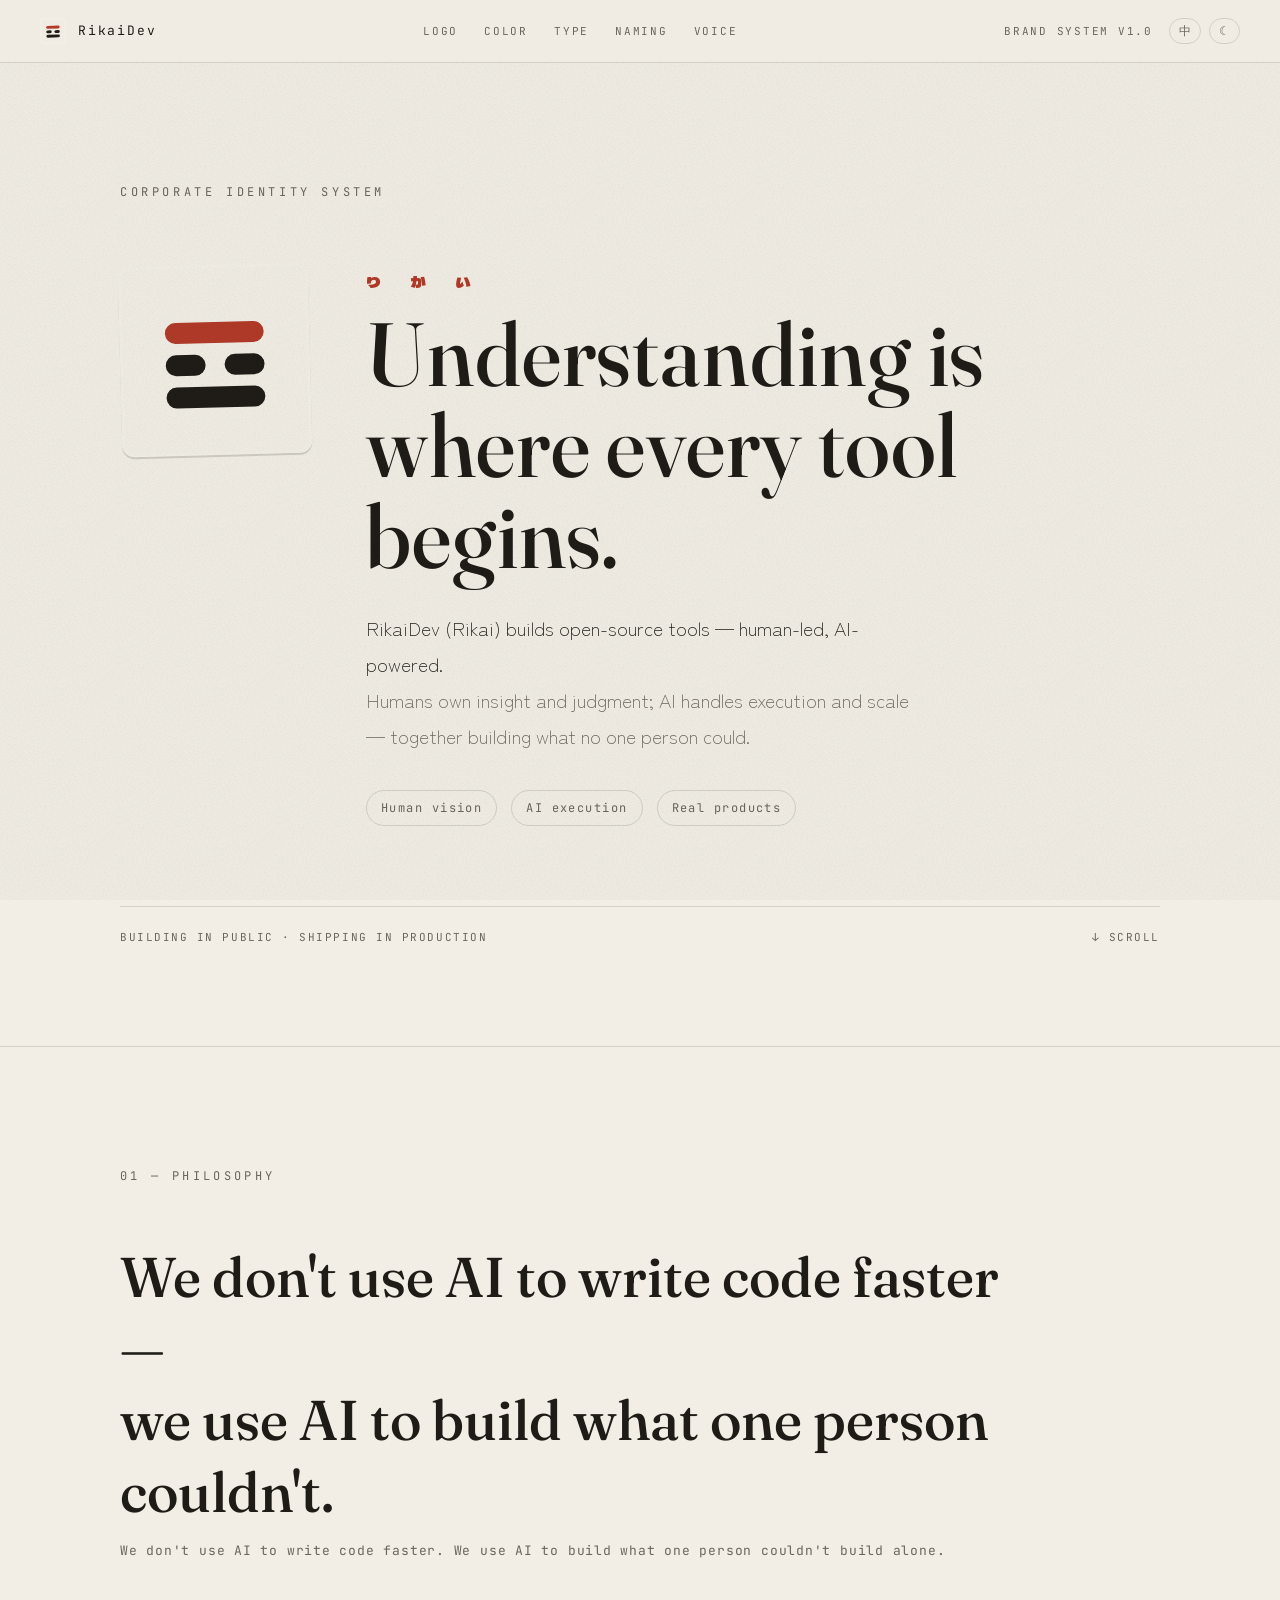
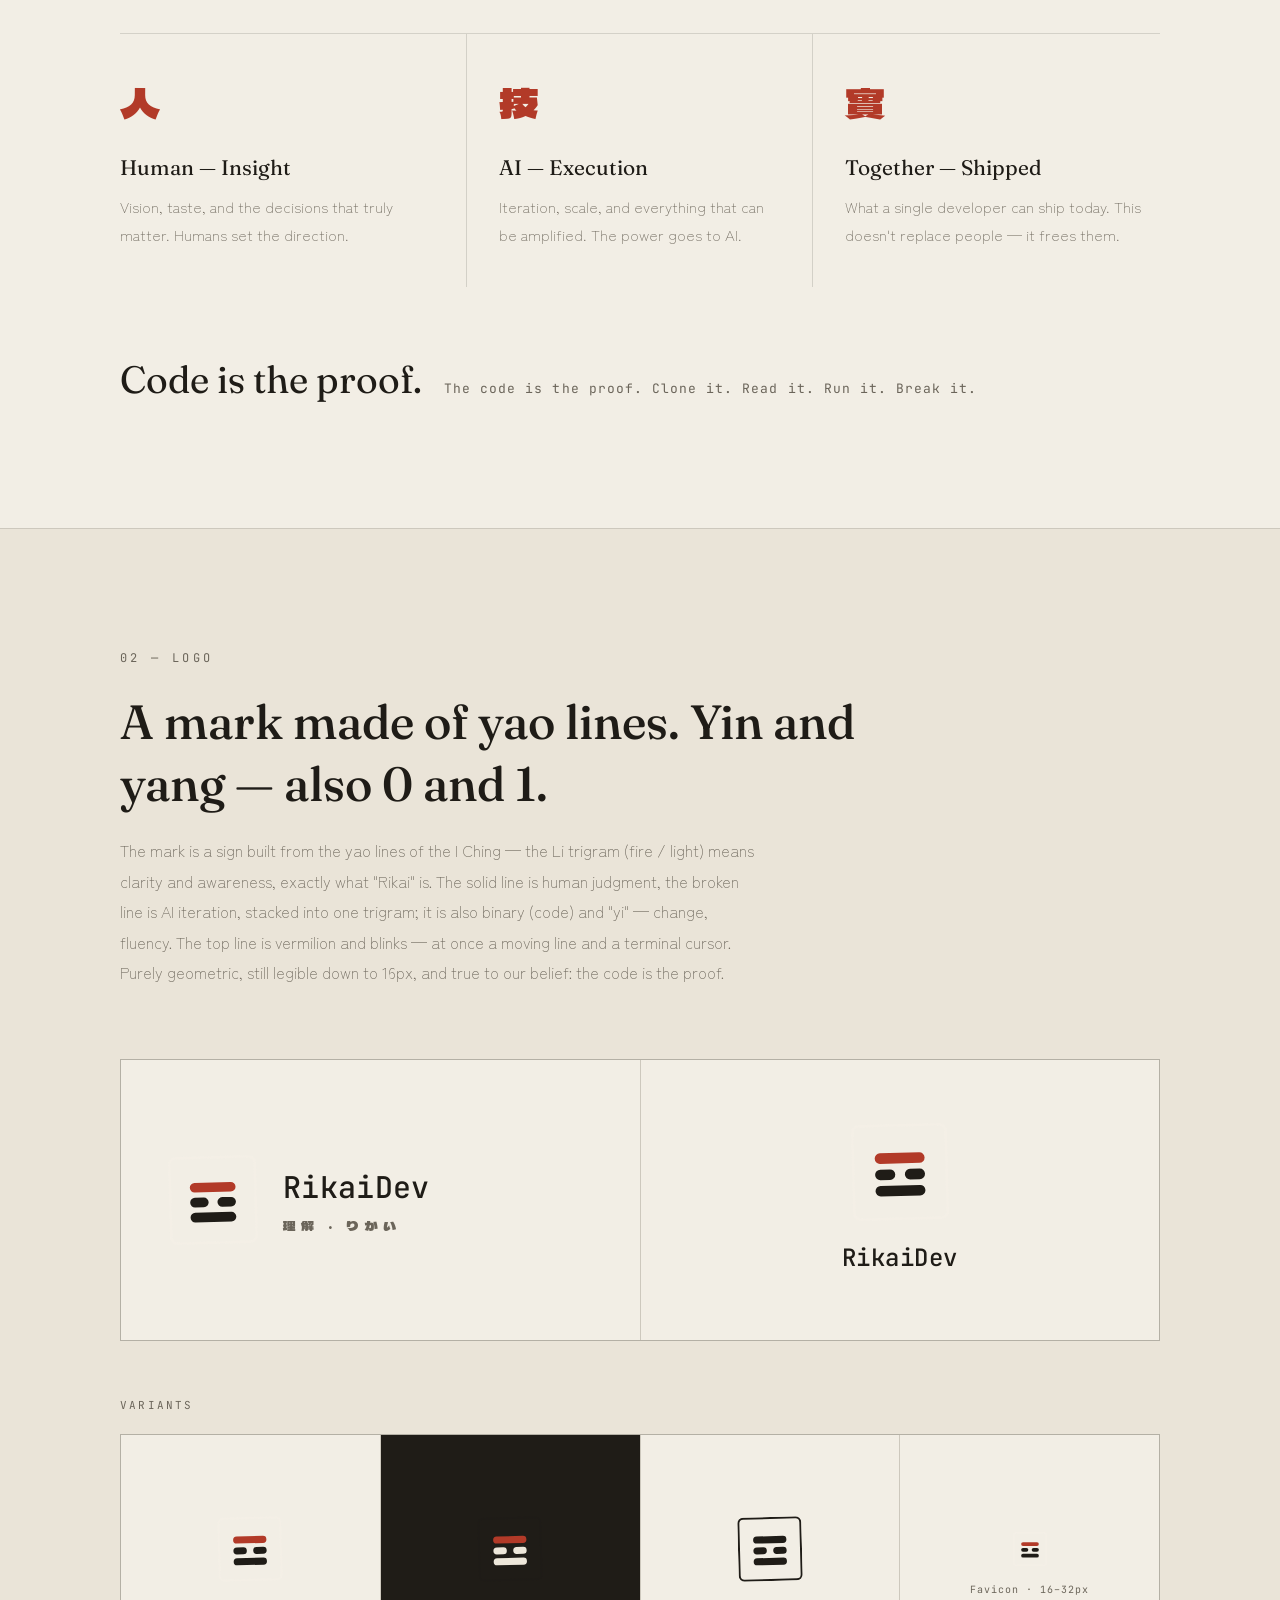
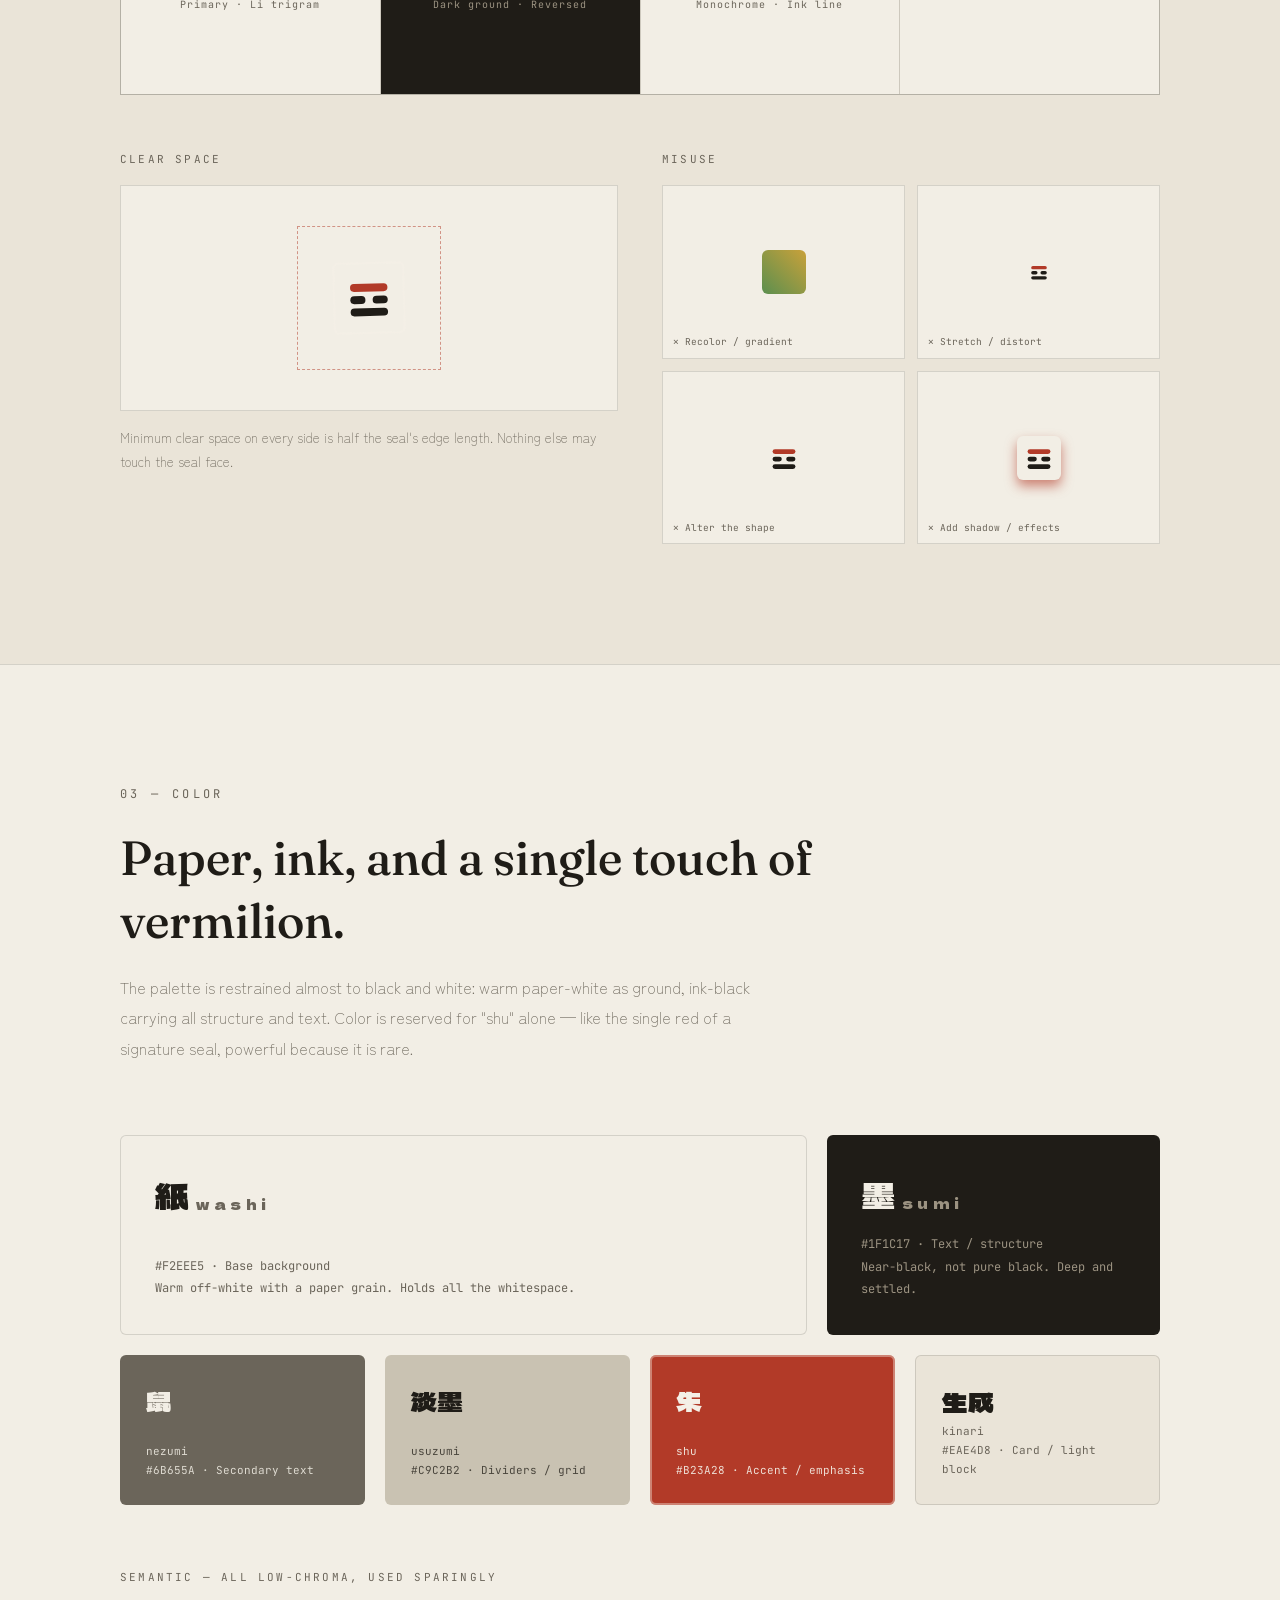
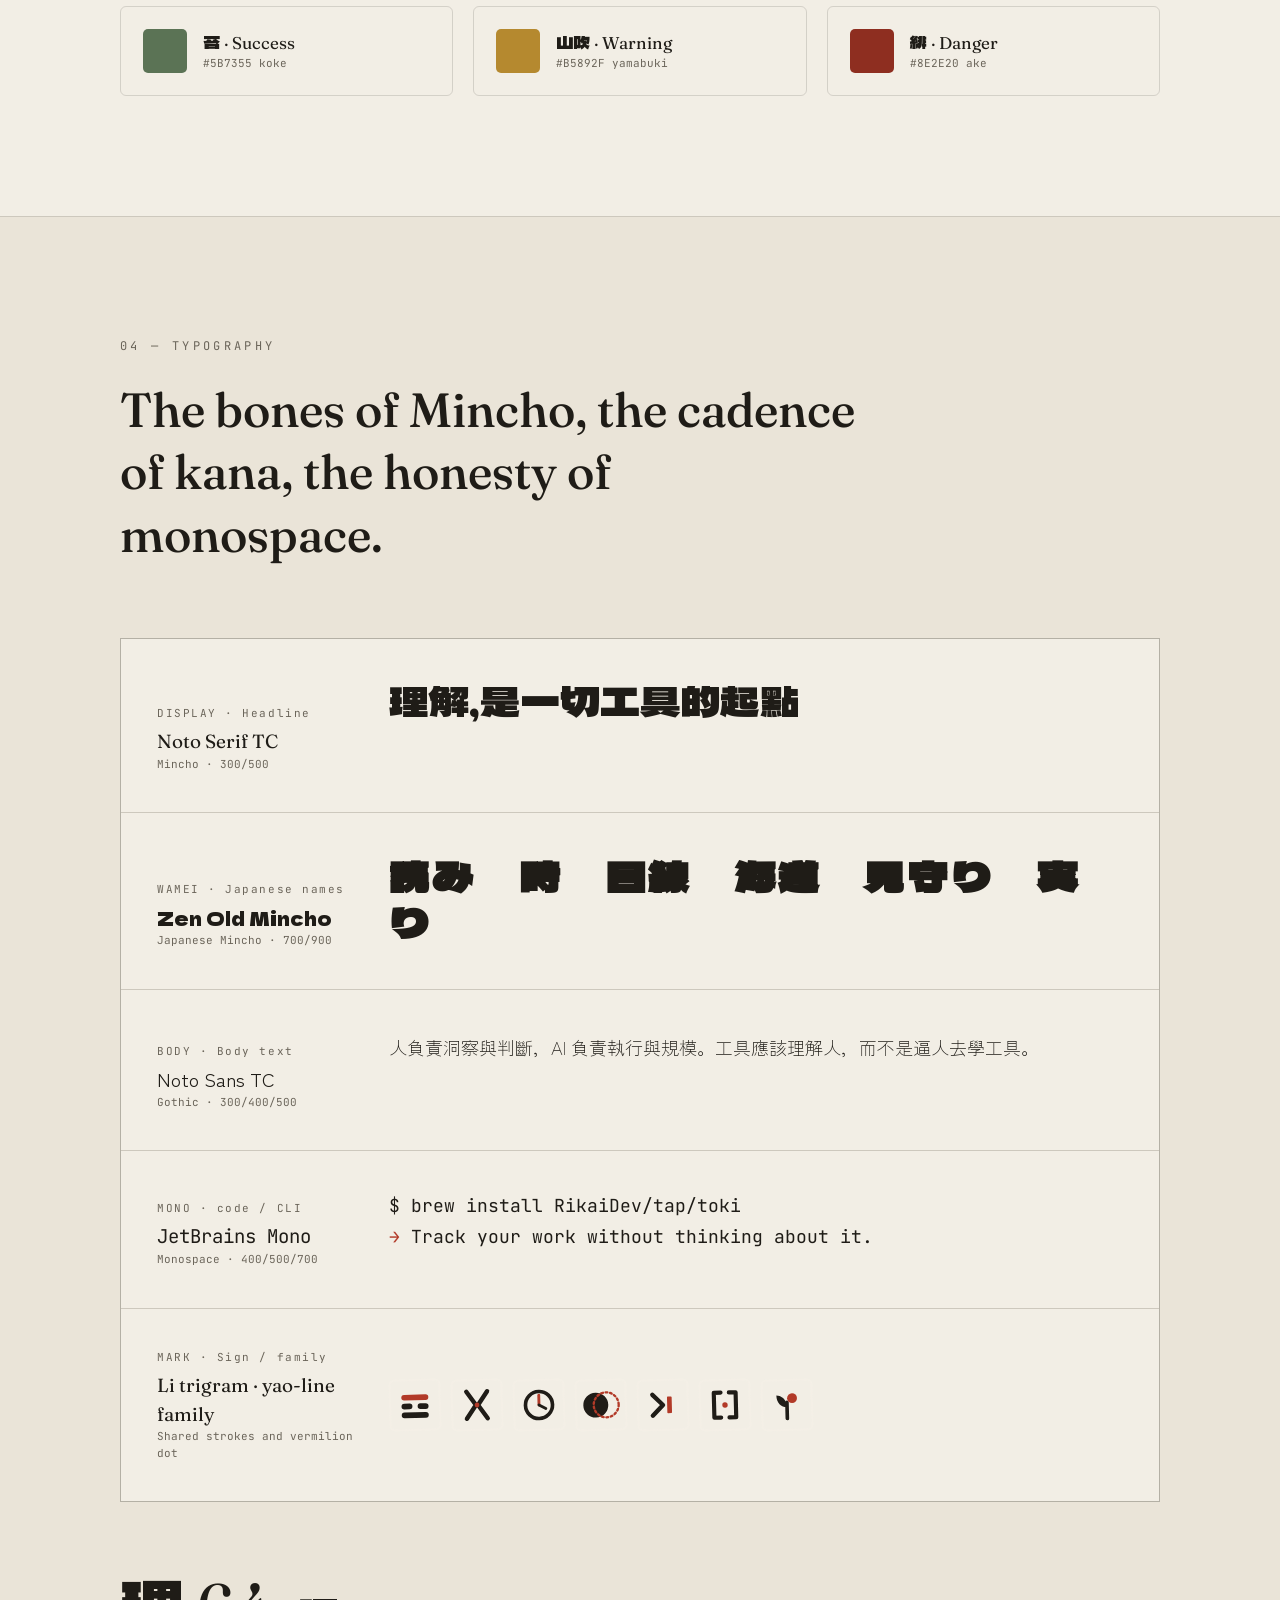
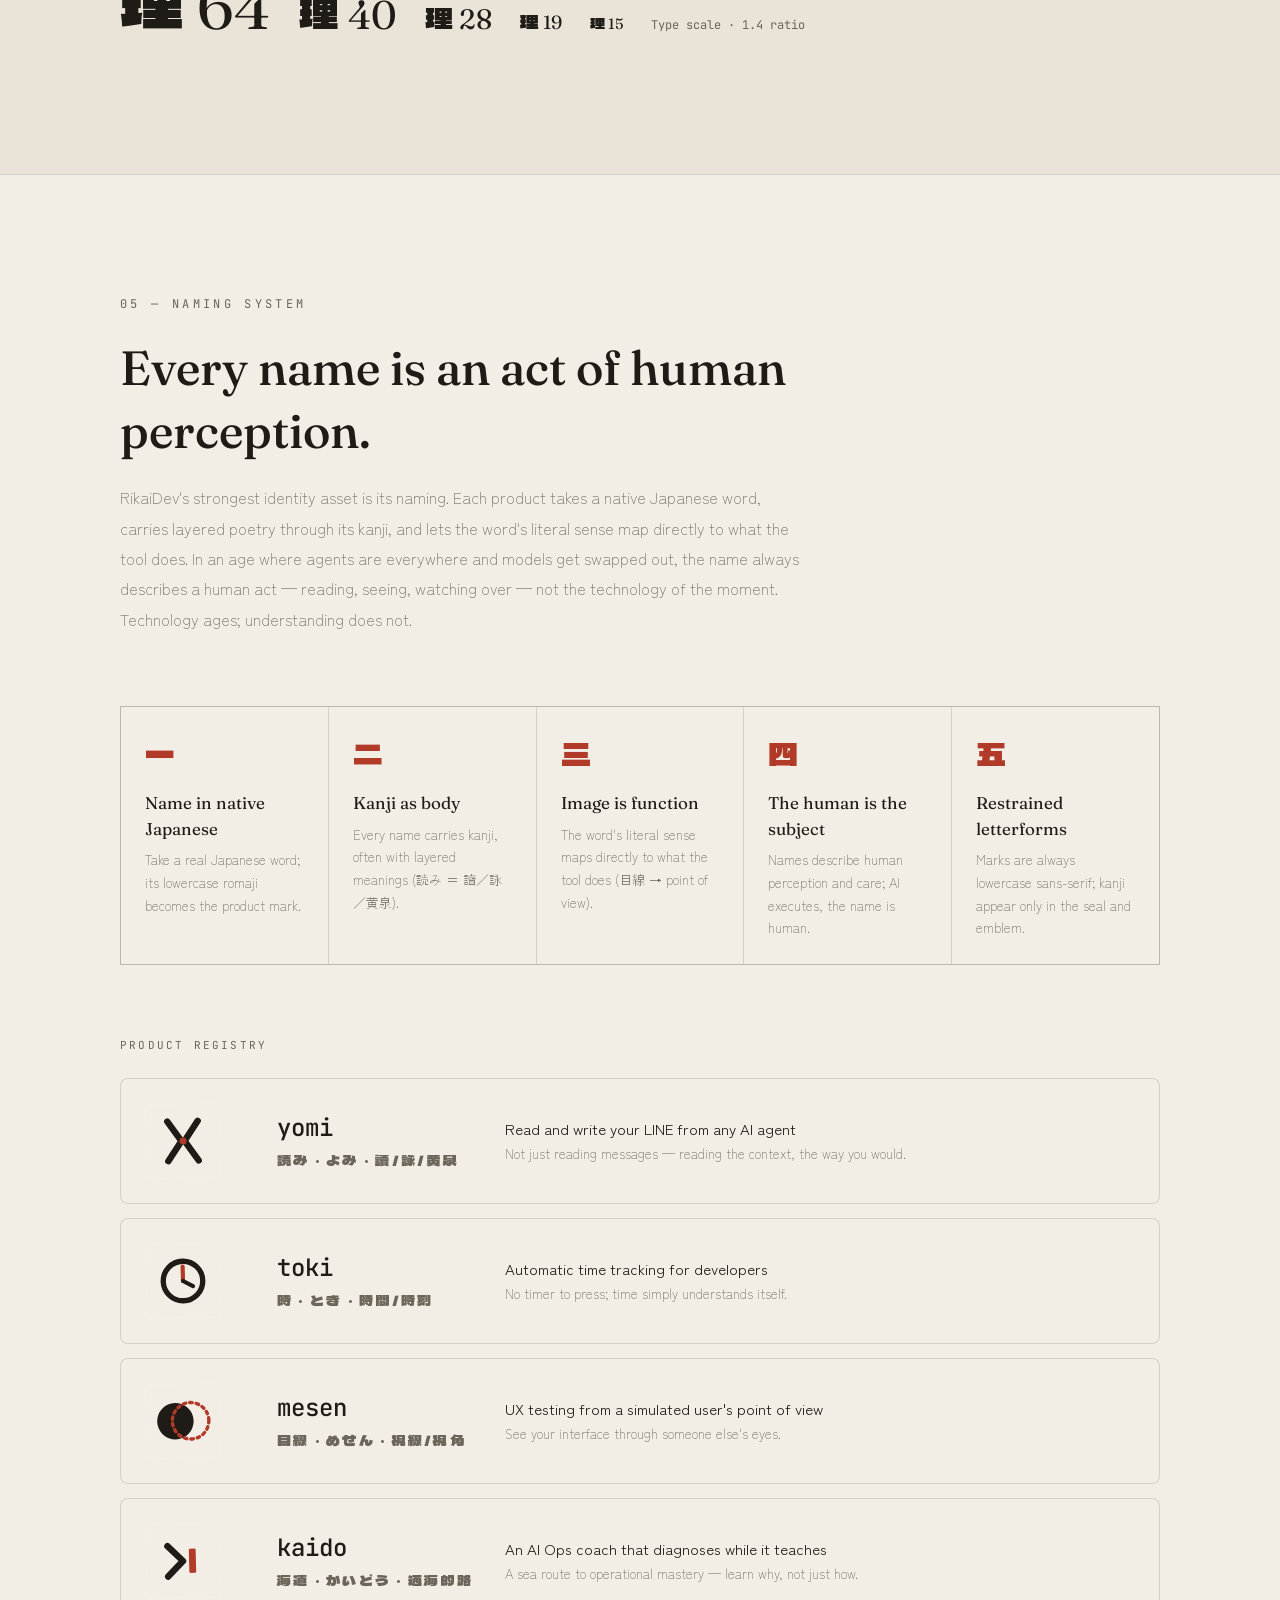
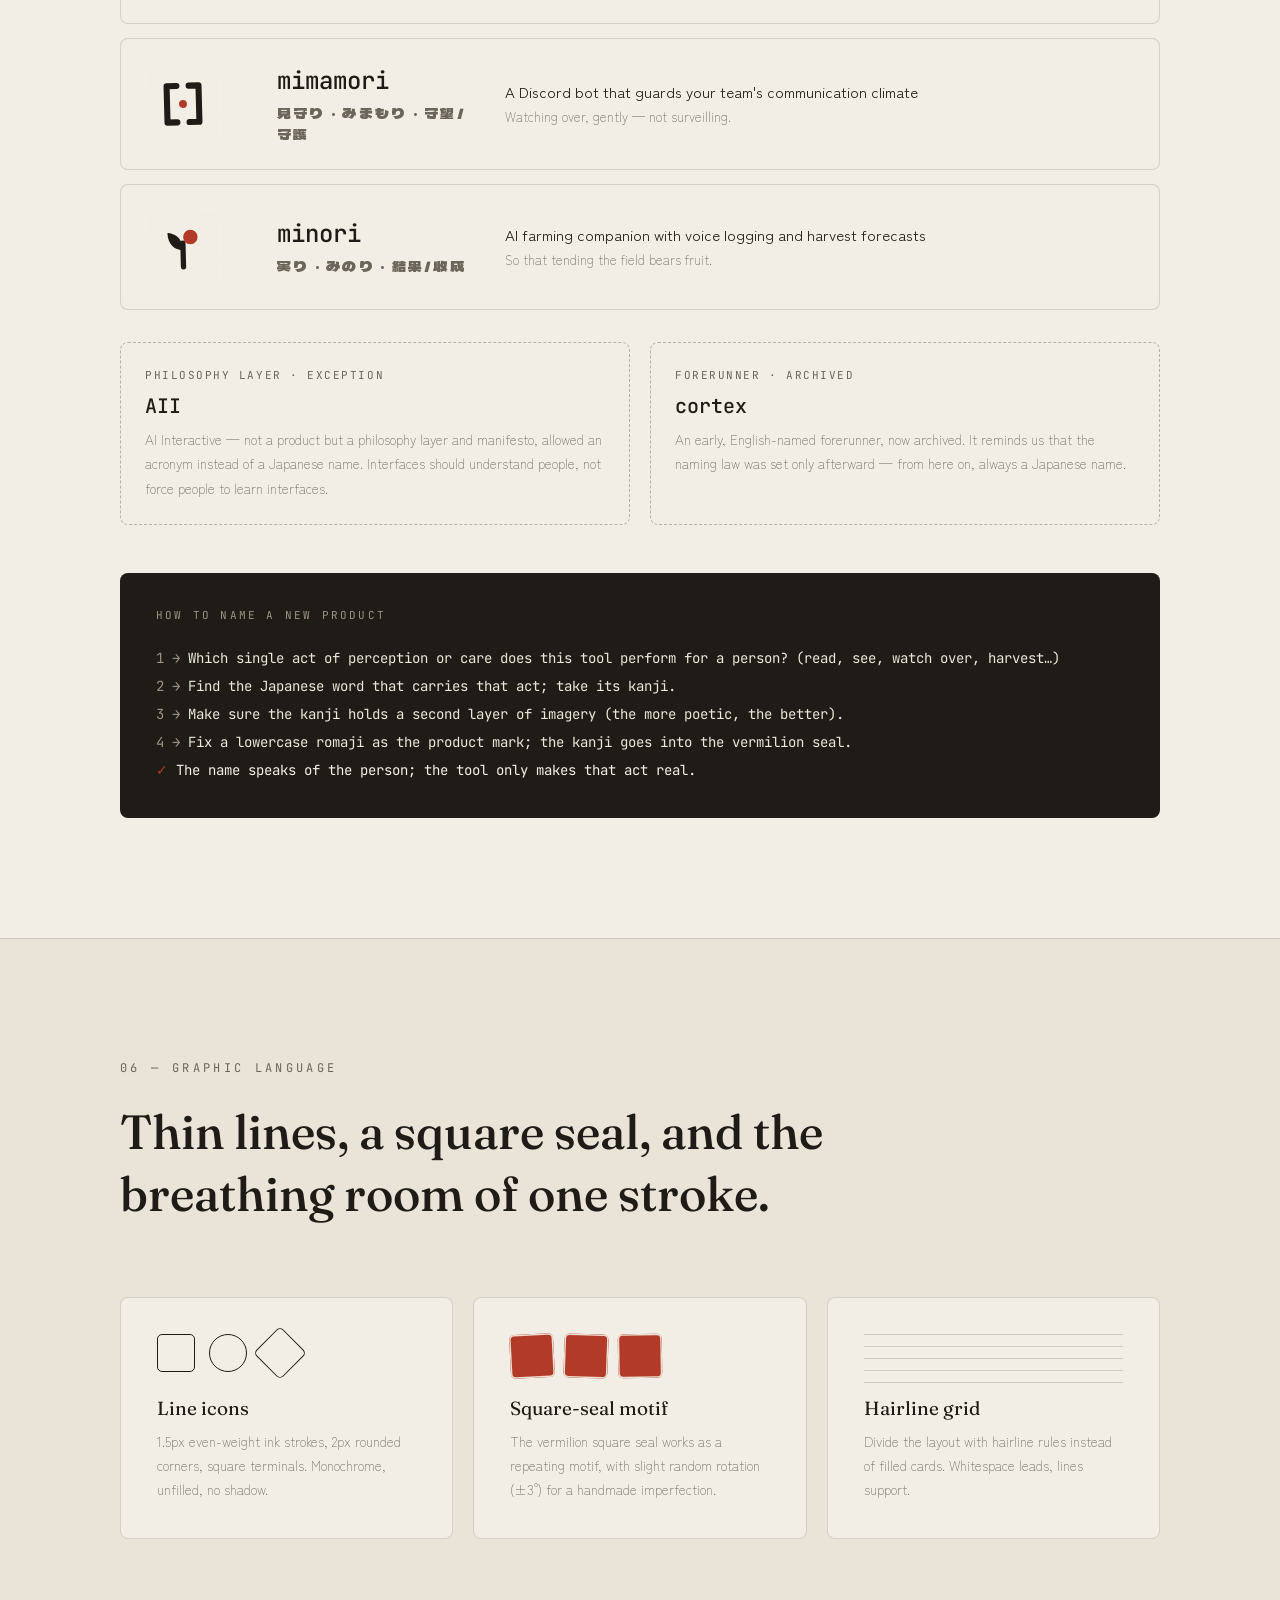
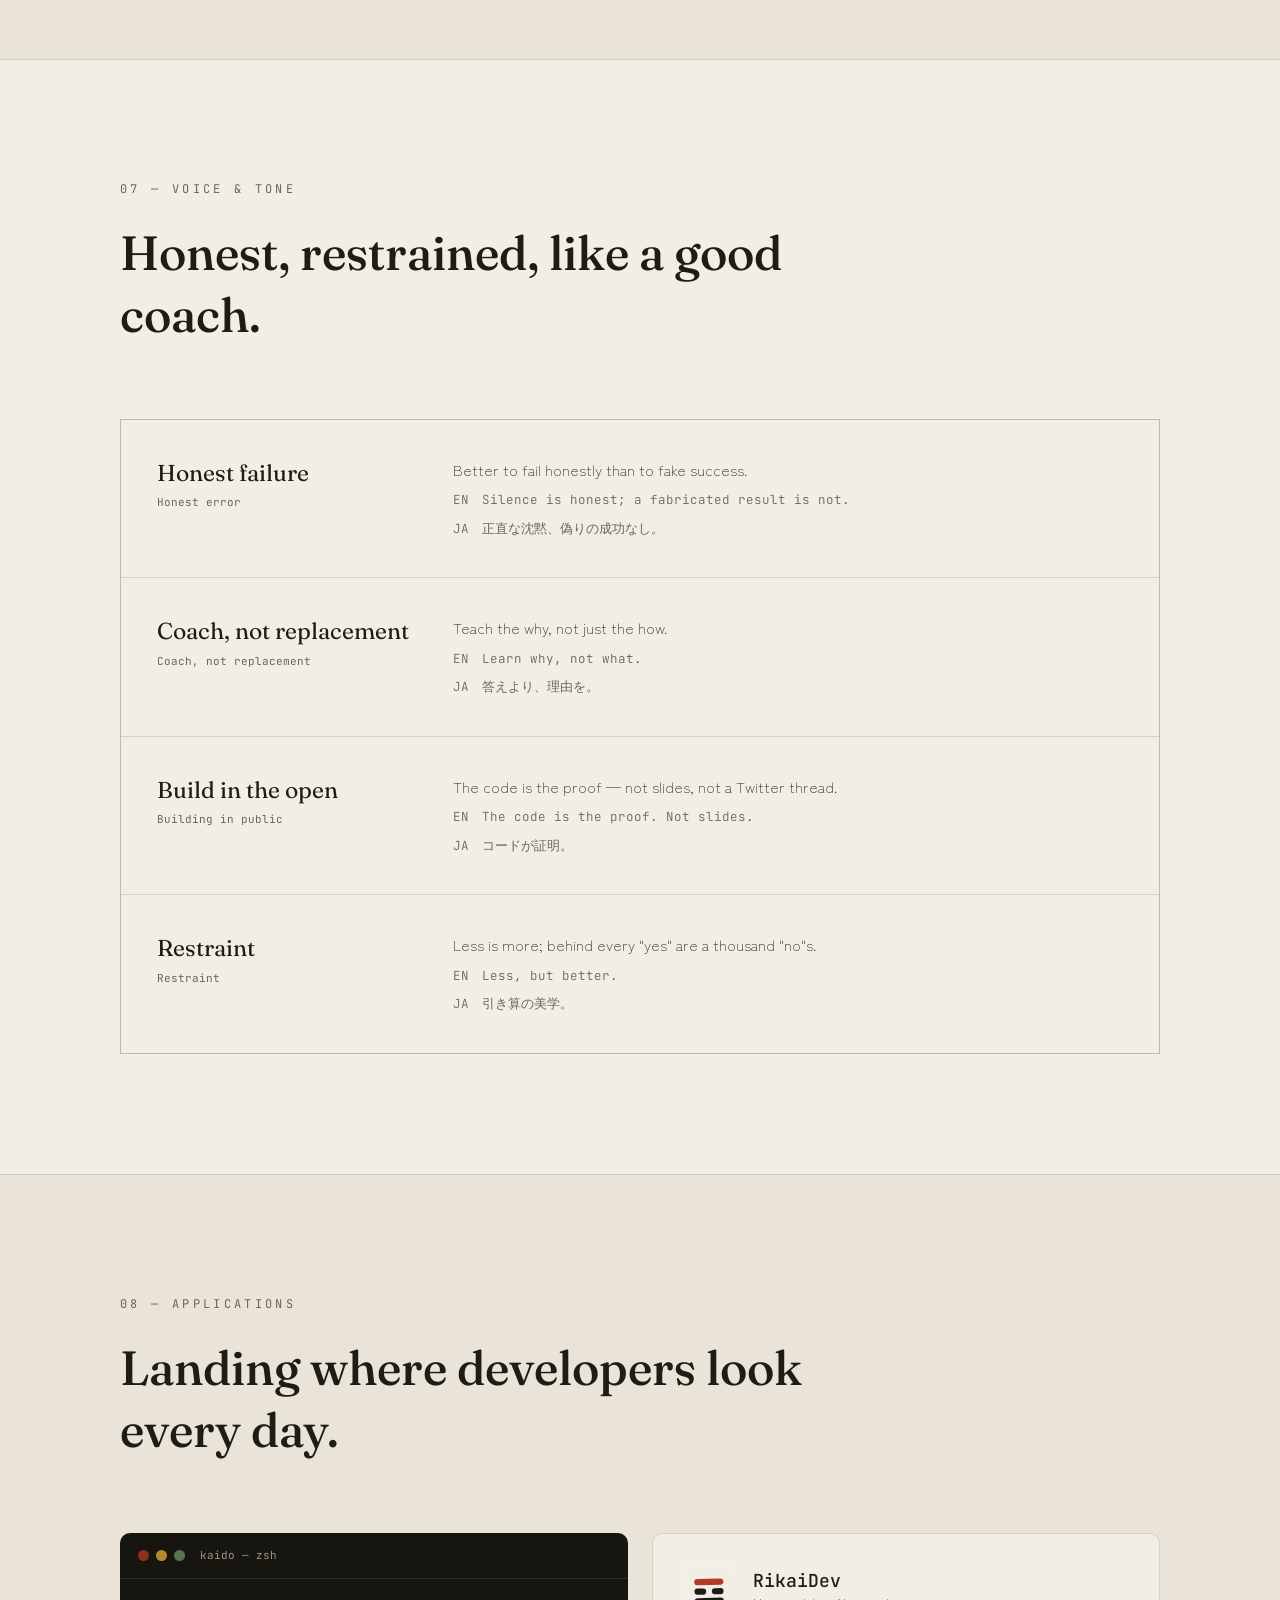
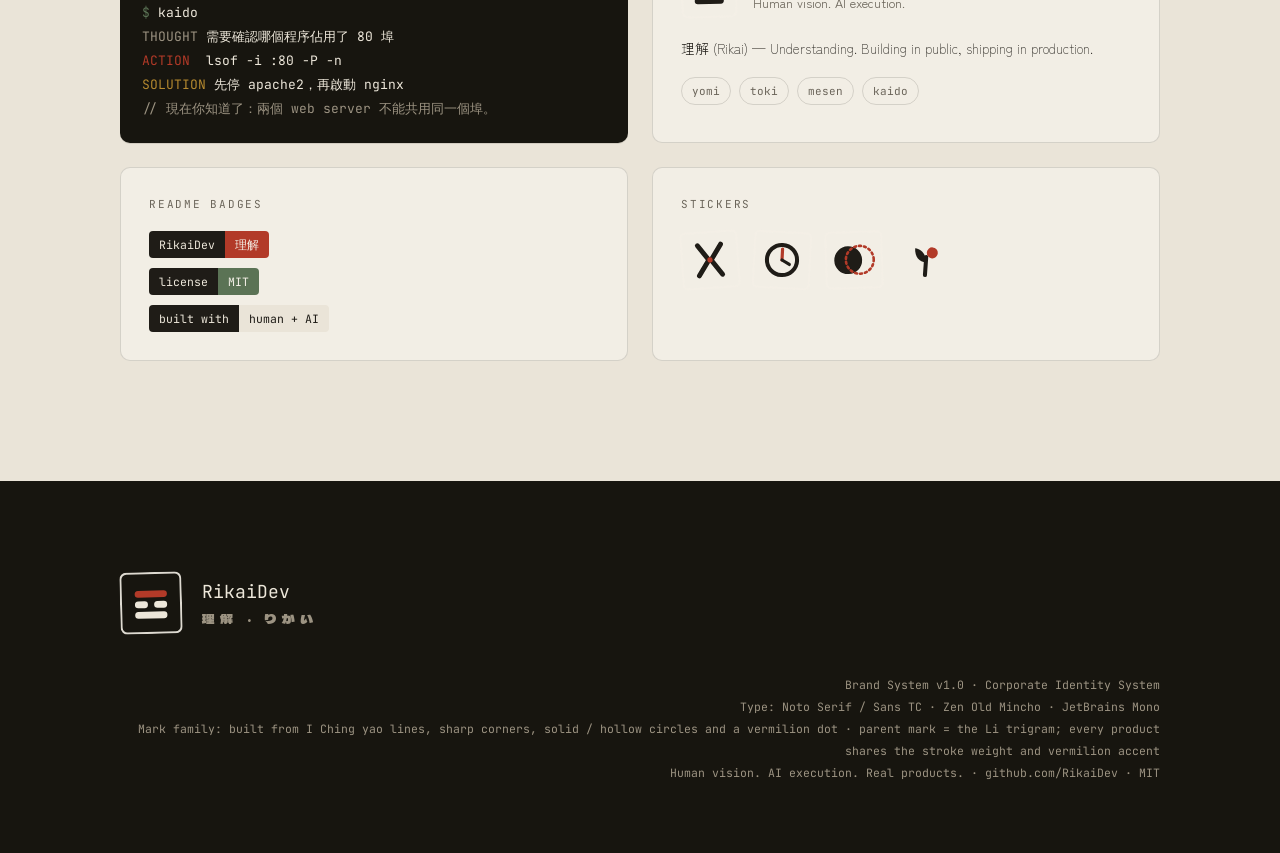
==== commit f0e20ab0: "type: Fraunces (Latin display) + Dela Gothic One (kanji, Japanese) + Zen Kaku body" ====
--- a/brand/index.html
+++ b/brand/index.html
@@ -69,7 +69,7 @@
   <!-- fonts -->
   <link rel="preconnect" href="https://fonts.googleapis.com">
   <link rel="preconnect" href="https://fonts.gstatic.com" crossorigin>
-  <link href="https://fonts.googleapis.com/css2?family=Zen+Kaku+Gothic+New:wght@400;500;700;900&family=Noto+Serif+TC:wght@300;400;500;600;700;900&family=Noto+Sans+TC:wght@300;400;500;700&family=Zen+Old+Mincho:wght@400;500;700;900&family=JetBrains+Mono:wght@400;500;700&display=swap" rel="stylesheet">
+  <link href="https://fonts.googleapis.com/css2?family=Fraunces:opsz,wght@9..144,400..700&family=Dela+Gothic+One&family=Zen+Kaku+Gothic+New:wght@400;500;700&family=JetBrains+Mono:wght@400;500;700&display=swap" rel="stylesheet">
   <link rel="stylesheet" href="/assets/app.css">
 
   <!-- no-flash theme restore -->
--- a/assets/app.css
+++ b/assets/app.css
@@ -1,2 +1,2 @@
 /*! tailwindcss v4.3.2 | MIT License | https://tailwindcss.com */
-@layer properties{@supports (((-webkit-hyphens:none)) and (not (margin-trim:inline))) or ((-moz-orient:inline) and (not (color:rgb(from red r g b)))){*,:before,:after,::backdrop{--tw-rotate-x:initial;--tw-rotate-y:initial;--tw-rotate-z:initial;--tw-skew-x:initial;--tw-skew-y:initial;--tw-divide-y-reverse:0;--tw-border-style:solid;--tw-leading:initial;--tw-font-weight:initial;--tw-tracking:initial;--tw-shadow:0 0 #0000;--tw-shadow-color:initial;--tw-shadow-alpha:100%;--tw-inset-shadow:0 0 #0000;--tw-inset-shadow-color:initial;--tw-inset-shadow-alpha:100%;--tw-ring-color:initial;--tw-ring-shadow:0 0 #0000;--tw-inset-ring-color:initial;--tw-inset-ring-shadow:0 0 #0000;--tw-ring-inset:initial;--tw-ring-offset-width:0px;--tw-ring-offset-color:#fff;--tw-ring-offset-shadow:0 0 #0000;--tw-blur:initial;--tw-brightness:initial;--tw-contrast:initial;--tw-grayscale:initial;--tw-hue-rotate:initial;--tw-invert:initial;--tw-opacity:initial;--tw-saturate:initial;--tw-sepia:initial;--tw-drop-shadow:initial;--tw-drop-shadow-color:initial;--tw-drop-shadow-alpha:100%;--tw-drop-shadow-size:initial;--tw-backdrop-blur:initial;--tw-backdrop-brightness:initial;--tw-backdrop-contrast:initial;--tw-backdrop-grayscale:initial;--tw-backdrop-hue-rotate:initial;--tw-backdrop-invert:initial;--tw-backdrop-opacity:initial;--tw-backdrop-saturate:initial;--tw-backdrop-sepia:initial;--tw-duration:initial;--tw-translate-x:0;--tw-translate-y:0;--tw-translate-z:0;--tw-divide-x-reverse:0}}}@layer theme{:root,:host{--font-sans:"Noto Sans TC", sans-serif;--font-serif:"Zen Kaku Gothic New", "Noto Sans TC", sans-serif;--font-mono:"JetBrains Mono", monospace;--spacing:.25rem;--font-weight-light:300;--font-weight-medium:500;--font-weight-bold:700;--blur-md:12px;--default-transition-duration:.15s;--default-transition-timing-function:cubic-bezier(.4, 0, .2, 1);--default-font-family:var(--font-sans);--default-mono-font-family:var(--font-mono);--color-paper:#f2eee5;--color-paper2:#eae4d8;--color-card:#f2eee5;--color-ink:#1f1c17;--color-inksoft:#4a463d;--color-sub:#6b655a;--color-sub2:#9a9384;--color-line:#1f1c1724;--color-linestrong:#1f1c1747;--color-codebg:#ede7db;--color-hi:#f4f0e7;--color-accent:#b23a28;--color-deep:#1f1c17;--color-deep2:#17150f;--color-ondark:#ede7da;--color-ondarksub:#9c9382;--font-mincho:"Zen Kaku Gothic New", "Noto Sans TC", sans-serif}}@layer base{*,:after,:before,::backdrop{box-sizing:border-box;border:0 solid;margin:0;padding:0}::file-selector-button{box-sizing:border-box;border:0 solid;margin:0;padding:0}html,:host{-webkit-text-size-adjust:100%;tab-size:4;line-height:1.5;font-family:var(--default-font-family,ui-sans-serif, system-ui, sans-serif, "Apple Color Emoji", "Segoe UI Emoji", "Segoe UI Symbol", "Noto Color Emoji");font-feature-settings:var(--default-font-feature-settings,normal);font-variation-settings:var(--default-font-variation-settings,normal);-webkit-tap-highlight-color:transparent}hr{height:0;color:inherit;border-top-width:1px}abbr:where([title]){-webkit-text-decoration:underline dotted;text-decoration:underline dotted}h1,h2,h3,h4,h5,h6{font-size:inherit;font-weight:inherit}a{color:inherit;-webkit-text-decoration:inherit;-webkit-text-decoration:inherit;-webkit-text-decoration:inherit;text-decoration:inherit}b,strong{font-weight:bolder}code,kbd,samp,pre{font-family:var(--default-mono-font-family,ui-monospace, SFMono-Regular, Menlo, Monaco, Consolas, "Liberation Mono", "Courier New", monospace);font-feature-settings:var(--default-mono-font-feature-settings,normal);font-variation-settings:var(--default-mono-font-variation-settings,normal);font-size:1em}small{font-size:80%}sub,sup{vertical-align:baseline;font-size:75%;line-height:0;position:relative}sub{bottom:-.25em}sup{top:-.5em}table{text-indent:0;border-color:inherit;border-collapse:collapse}:-moz-focusring{outline:auto}progress{vertical-align:baseline}summary{display:list-item}ol,ul,menu{list-style:none}img,svg,video,canvas,audio,iframe,embed,object{vertical-align:middle;display:block}img,video{max-width:100%;height:auto}button,input,select,optgroup,textarea{font:inherit;font-feature-settings:inherit;font-variation-settings:inherit;letter-spacing:inherit;color:inherit;opacity:1;background-color:#0000;border-radius:0}::file-selector-button{font:inherit;font-feature-settings:inherit;font-variation-settings:inherit;letter-spacing:inherit;color:inherit;opacity:1;background-color:#0000;border-radius:0}:where(select:is([multiple],[size])) optgroup{font-weight:bolder}:where(select:is([multiple],[size])) optgroup option{padding-inline-start:20px}::file-selector-button{margin-inline-end:4px}::placeholder{opacity:1}@supports (not ((-webkit-appearance:-apple-pay-button))) or (contain-intrinsic-size:1px){::placeholder{color:currentColor}@supports (color:color-mix(in lab, red, red)){::placeholder{color:color-mix(in oklab, currentcolor 50%, transparent)}}}textarea{resize:vertical}::-webkit-search-decoration{-webkit-appearance:none}::-webkit-date-and-time-value{min-height:1lh;text-align:inherit}::-webkit-datetime-edit{display:inline-flex}::-webkit-datetime-edit-fields-wrapper{padding:0}::-webkit-datetime-edit{padding-block:0}::-webkit-datetime-edit-year-field{padding-block:0}::-webkit-datetime-edit-month-field{padding-block:0}::-webkit-datetime-edit-day-field{padding-block:0}::-webkit-datetime-edit-hour-field{padding-block:0}::-webkit-datetime-edit-minute-field{padding-block:0}::-webkit-datetime-edit-second-field{padding-block:0}::-webkit-datetime-edit-millisecond-field{padding-block:0}::-webkit-datetime-edit-meridiem-field{padding-block:0}::-webkit-calendar-picker-indicator{line-height:1}:-moz-ui-invalid{box-shadow:none}button,input:where([type=button],[type=reset],[type=submit]){appearance:button}::file-selector-button{appearance:button}::-webkit-inner-spin-button{height:auto}::-webkit-outer-spin-button{height:auto}[hidden]:where(:not([hidden=until-found])){display:none!important}*{box-sizing:border-box}html{scroll-behavior:smooth}body{background:var(--color-paper);min-height:100vh;color:var(--color-ink);font-family:var(--font-sans);-webkit-font-smoothing:antialiased;transition:background .35s,color .35s;overflow-x:hidden}a{color:inherit;text-decoration:none}a:hover{color:var(--color-accent)}::selection{background:var(--color-accent);color:var(--color-hi)}}@layer components;@layer utilities{.absolute{position:absolute}.relative{position:relative}.static{position:static}.sticky{position:sticky}.inset-0{inset:0}.top-0{top:0}.bottom-2{bottom:calc(var(--spacing) * 2)}.left-2\.5{left:calc(var(--spacing) * 2.5)}.z-20{z-index:20}.z-30{z-index:30}.col-span-2{grid-column:span 2/span 2}.mx-auto{margin-inline:auto}.mt-1{margin-top:var(--spacing)}.mt-1\.5{margin-top:calc(var(--spacing) * 1.5)}.mt-8{margin-top:calc(var(--spacing) * 8)}.mt-10{margin-top:calc(var(--spacing) * 10)}.mt-12{margin-top:calc(var(--spacing) * 12)}.mt-14{margin-top:calc(var(--spacing) * 14)}.mt-16{margin-top:calc(var(--spacing) * 16)}.mt-20{margin-top:calc(var(--spacing) * 20)}.mt-\[14px\]{margin-top:14px}.mt-\[22px\]{margin-top:22px}.mt-\[34px\]{margin-top:34px}.mb-1{margin-bottom:var(--spacing)}.mb-1\.5{margin-bottom:calc(var(--spacing) * 1.5)}.mb-2{margin-bottom:calc(var(--spacing) * 2)}.mb-4{margin-bottom:calc(var(--spacing) * 4)}.mb-5{margin-bottom:calc(var(--spacing) * 5)}.mb-6{margin-bottom:calc(var(--spacing) * 6)}.mb-7{margin-bottom:calc(var(--spacing) * 7)}.mb-9{margin-bottom:calc(var(--spacing) * 9)}.mb-10{margin-bottom:calc(var(--spacing) * 10)}.mb-11{margin-bottom:calc(var(--spacing) * 11)}.mb-12{margin-bottom:calc(var(--spacing) * 12)}.mb-14{margin-bottom:calc(var(--spacing) * 14)}.mb-16{margin-bottom:calc(var(--spacing) * 16)}.mb-\[6px\]{margin-bottom:6px}.mb-\[10px\]{margin-bottom:10px}.mb-\[14px\]{margin-bottom:14px}.mb-\[18px\]{margin-bottom:18px}.mb-\[26px\]{margin-bottom:26px}.mb-\[38px\]{margin-bottom:38px}.mb-\[52px\]{margin-bottom:52px}.mb-\[72px\]{margin-bottom:72px}.ml-2{margin-left:calc(var(--spacing) * 2)}.block{display:block}.contents{display:contents}.flex{display:flex}.grid{display:grid}.hidden{display:none}.inline{display:inline}.inline-flex{display:inline-flex}.table{display:table}.aspect-\[1\.4\]{aspect-ratio:1.4}.aspect-square{aspect-ratio:1}.h-11{height:calc(var(--spacing) * 11)}.h-\[11px\]{height:11px}.h-\[26px\]{height:26px}.h-\[34px\]{height:34px}.h-\[38px\]{height:38px}.h-\[52px\]{height:52px}.h-\[56px\]{height:56px}.h-\[58px\]{height:58px}.h-\[60px\]{height:60px}.h-\[62px\]{height:62px}.h-\[64px\]{height:64px}.h-\[72px\]{height:72px}.h-\[76px\]{height:76px}.h-\[88px\]{height:88px}.h-\[96px\]{height:96px}.h-\[150px\]{height:150px}.h-full{height:100%}.min-h-\[150px\]{min-height:150px}.min-h-\[200px\]{min-height:200px}.min-h-\[220px\]{min-height:220px}.w-11{width:calc(var(--spacing) * 11)}.w-\[11px\]{width:11px}.w-\[26px\]{width:26px}.w-\[34px\]{width:34px}.w-\[38px\]{width:38px}.w-\[52px\]{width:52px}.w-\[56px\]{width:56px}.w-\[58px\]{width:58px}.w-\[62px\]{width:62px}.w-\[64px\]{width:64px}.w-\[72px\]{width:72px}.w-\[76px\]{width:76px}.w-\[88px\]{width:88px}.w-\[96px\]{width:96px}.w-\[150px\]{width:150px}.w-full{width:100%}.max-w-\[560px\]{max-width:560px}.max-w-\[600px\]{max-width:600px}.max-w-\[640px\]{max-width:640px}.max-w-\[680px\]{max-width:680px}.max-w-\[760px\]{max-width:760px}.max-w-\[820px\]{max-width:820px}.max-w-\[900px\]{max-width:900px}.max-w-\[1080px\]{max-width:1080px}.max-w-\[1120px\]{max-width:1120px}.shrink-0{flex-shrink:0}.rotate-2{rotate:2deg}.rotate-3{rotate:3deg}.rotate-45{rotate:45deg}.rotate-\[-1\.5deg\]{rotate:-1.5deg}.rotate-\[-1deg\]{rotate:-1deg}.rotate-\[-2deg\]{rotate:-2deg}.rotate-\[-3deg\]{rotate:-3deg}.rotate-\[-4deg\]{rotate:-4deg}.rotate-\[4deg\]{rotate:4deg}.transform{transform:var(--tw-rotate-x,) var(--tw-rotate-y,) var(--tw-rotate-z,) var(--tw-skew-x,) var(--tw-skew-y,)}.grid-cols-1{grid-template-columns:repeat(1,minmax(0,1fr))}.grid-cols-2{grid-template-columns:repeat(2,minmax(0,1fr))}.grid-cols-\[76px_1fr\]{grid-template-columns:76px 1fr}.flex-col{flex-direction:column}.flex-wrap{flex-wrap:wrap}.items-baseline{align-items:baseline}.items-center{align-items:center}.items-end{align-items:flex-end}.items-start{align-items:flex-start}.justify-between{justify-content:space-between}.justify-center{justify-content:center}.gap-2{gap:calc(var(--spacing) * 2)}.gap-2\.5{gap:calc(var(--spacing) * 2.5)}.gap-3{gap:calc(var(--spacing) * 3)}.gap-4{gap:calc(var(--spacing) * 4)}.gap-5{gap:calc(var(--spacing) * 5)}.gap-6{gap:calc(var(--spacing) * 6)}.gap-7{gap:calc(var(--spacing) * 7)}.gap-8{gap:calc(var(--spacing) * 8)}.gap-10{gap:calc(var(--spacing) * 10)}.gap-11{gap:calc(var(--spacing) * 11)}.gap-\[7px\]{gap:7px}.gap-\[11px\]{gap:11px}.gap-\[14px\]{gap:14px}.gap-\[18px\]{gap:18px}.gap-\[22px\]{gap:22px}.gap-\[26px\]{gap:26px}.gap-px{gap:1px}:where(.divide-y>:not(:last-child)){--tw-divide-y-reverse:0;border-bottom-style:var(--tw-border-style);border-top-style:var(--tw-border-style);border-top-width:calc(1px * var(--tw-divide-y-reverse));border-bottom-width:calc(1px * calc(1 - var(--tw-divide-y-reverse)))}:where(.divide-line>:not(:last-child)){border-color:var(--color-line)}.overflow-auto{overflow:auto}.overflow-hidden{overflow:hidden}.rounded{border-radius:.25rem}.rounded-\[4px\]{border-radius:4px}.rounded-\[5px\]{border-radius:5px}.rounded-\[6px\]{border-radius:6px}.rounded-\[7px\]{border-radius:7px}.rounded-\[8px\]{border-radius:8px}.rounded-\[10px\]{border-radius:10px}.rounded-\[12px\]{border-radius:12px}.rounded-full{border-radius:3.40282e38px}.border{border-style:var(--tw-border-style);border-width:1px}.border-y{border-block-style:var(--tw-border-style);border-block-width:1px}.border-t{border-top-style:var(--tw-border-style);border-top-width:1px}.border-b{border-bottom-style:var(--tw-border-style);border-bottom-width:1px}.border-dashed{--tw-border-style:dashed;border-style:dashed}.border-\[rgba\(237\,231\,218\,0\.3\)\]{border-color:#ede7da4d}.border-\[rgba\(237\,231\,218\,0\.14\)\]{border-color:#ede7da24}.border-accent{border-color:var(--color-accent)}.border-line{border-color:var(--color-line)}.border-linestrong{border-color:var(--color-linestrong)}.bg-\[rgba\(237\,231\,218\,0\.14\)\]{background-color:#ede7da24}.bg-accent{background-color:var(--color-accent)}.bg-card{background-color:var(--color-card)}.bg-codebg{background-color:var(--color-codebg)}.bg-deep{background-color:var(--color-deep)}.bg-deep2{background-color:var(--color-deep2)}.bg-ink{background-color:var(--color-ink)}.bg-line{background-color:var(--color-line)}.bg-paper{background-color:var(--color-paper)}.bg-paper2{background-color:var(--color-paper2)}.p-6{padding:calc(var(--spacing) * 6)}.p-7{padding:calc(var(--spacing) * 7)}.p-9{padding:calc(var(--spacing) * 9)}.p-10{padding:calc(var(--spacing) * 10)}.p-\[22px\]{padding:22px}.p-\[26px\]{padding:26px}.p-\[34px\]{padding:34px}.px-2\.5{padding-inline:calc(var(--spacing) * 2.5)}.px-3{padding-inline:calc(var(--spacing) * 3)}.px-6{padding-inline:calc(var(--spacing) * 6)}.px-8{padding-inline:calc(var(--spacing) * 8)}.px-\[13px\]{padding-inline:13px}.px-\[14px\]{padding-inline:14px}.px-\[18px\]{padding-inline:18px}.px-\[26px\]{padding-inline:26px}.py-2{padding-block:calc(var(--spacing) * 2)}.py-10{padding-block:calc(var(--spacing) * 10)}.py-11{padding-block:calc(var(--spacing) * 11)}.py-14{padding-block:calc(var(--spacing) * 14)}.py-16{padding-block:calc(var(--spacing) * 16)}.py-20{padding-block:calc(var(--spacing) * 20)}.py-\[5px\]{padding-block:5px}.py-\[6px\]{padding-block:6px}.py-\[7px\]{padding-block:7px}.py-\[9px\]{padding-block:9px}.py-\[13px\]{padding-block:13px}.py-\[14px\]{padding-block:14px}.py-\[15px\]{padding-block:15px}.py-\[18px\]{padding-block:18px}.py-\[30px\]{padding-block:30px}.py-\[34px\]{padding-block:34px}.py-\[38px\]{padding-block:38px}.pt-1\.5{padding-top:calc(var(--spacing) * 1.5)}.pt-20{padding-top:calc(var(--spacing) * 20)}.pt-\[22px\]{padding-top:22px}.pt-\[84px\]{padding-top:84px}.pt-\[90px\]{padding-top:90px}.pb-10{padding-bottom:calc(var(--spacing) * 10)}.pb-\[70px\]{padding-bottom:70px}.pb-\[72px\]{padding-bottom:72px}.pb-\[100px\]{padding-bottom:100px}.text-center{text-align:center}.text-left{text-align:left}.font-mincho{font-family:var(--font-mincho)}.font-mono{font-family:var(--font-mono)}.font-sans{font-family:var(--font-sans)}.font-serif{font-family:var(--font-serif)}.text-\[9\.5px\]{font-size:9.5px}.text-\[10px\]{font-size:10px}.text-\[11\.5px\]{font-size:11.5px}.text-\[11px\]{font-size:11px}.text-\[12\.5px\]{font-size:12.5px}.text-\[12px\]{font-size:12px}.text-\[13\.5px\]{font-size:13.5px}.text-\[13px\]{font-size:13px}.text-\[14px\]{font-size:14px}.text-\[15px\]{font-size:15px}.text-\[16px\]{font-size:16px}.text-\[17px\]{font-size:17px}.text-\[18px\]{font-size:18px}.text-\[19px\]{font-size:19px}.text-\[20px\]{font-size:20px}.text-\[21px\]{font-size:21px}.text-\[22px\]{font-size:22px}.text-\[23px\]{font-size:23px}.text-\[24px\]{font-size:24px}.text-\[26px\]{font-size:26px}.text-\[28px\]{font-size:28px}.text-\[30px\]{font-size:30px}.text-\[32px\]{font-size:32px}.text-\[34px\]{font-size:34px}.text-\[40px\]{font-size:40px}.text-\[64px\]{font-size:64px}.text-\[clamp\(16px\,2\.2vw\,20px\)\]{font-size:clamp(16px,2.2vw,20px)}.text-\[clamp\(26px\,3\.4vw\,38px\)\]{font-size:clamp(26px,3.4vw,38px)}.text-\[clamp\(26px\,3vw\,38px\)\]{font-size:clamp(26px,3vw,38px)}.text-\[clamp\(28px\,4vw\,46px\)\]{font-size:clamp(28px,4vw,46px)}.text-\[clamp\(28px\,4vw\,48px\)\]{font-size:clamp(28px,4vw,48px)}.text-\[clamp\(30px\,4\.4vw\,56px\)\]{font-size:clamp(30px,4.4vw,56px)}.text-\[clamp\(38px\,6vw\,72px\)\]{font-size:clamp(38px,6vw,72px)}.text-\[clamp\(44px\,7vw\,92px\)\]{font-size:clamp(44px,7vw,92px)}.leading-\[1\.02\]{--tw-leading:1.02;line-height:1.02}.leading-\[1\.2\]{--tw-leading:1.2;line-height:1.2}.leading-\[1\.3\]{--tw-leading:1.3;line-height:1.3}.leading-\[1\.7\]{--tw-leading:1.7;line-height:1.7}.leading-\[1\.08\]{--tw-leading:1.08;line-height:1.08}.leading-\[1\.8\]{--tw-leading:1.8;line-height:1.8}.leading-\[1\.9\]{--tw-leading:1.9;line-height:1.9}.leading-\[1\.15\]{--tw-leading:1.15;line-height:1.15}.leading-\[1\.25\]{--tw-leading:1.25;line-height:1.25}.leading-\[1\.28\]{--tw-leading:1.28;line-height:1.28}.leading-\[1\.75\]{--tw-leading:1.75;line-height:1.75}.leading-\[1\.85\]{--tw-leading:1.85;line-height:1.85}.leading-\[2\]{--tw-leading:2;line-height:2}.font-bold{--tw-font-weight:var(--font-weight-bold);font-weight:var(--font-weight-bold)}.font-light{--tw-font-weight:var(--font-weight-light);font-weight:var(--font-weight-light)}.font-medium{--tw-font-weight:var(--font-weight-medium);font-weight:var(--font-weight-medium)}.tracking-\[0\.01em\]{--tw-tracking:.01em;letter-spacing:.01em}.tracking-\[0\.1em\]{--tw-tracking:.1em;letter-spacing:.1em}.tracking-\[0\.02em\]{--tw-tracking:.02em;letter-spacing:.02em}.tracking-\[0\.2em\]{--tw-tracking:.2em;letter-spacing:.2em}.tracking-\[0\.3em\]{--tw-tracking:.3em;letter-spacing:.3em}.tracking-\[0\.04em\]{--tw-tracking:.04em;letter-spacing:.04em}.tracking-\[0\.4em\]{--tw-tracking:.4em;letter-spacing:.4em}.tracking-\[0\.05em\]{--tw-tracking:.05em;letter-spacing:.05em}.tracking-\[0\.5em\]{--tw-tracking:.5em;letter-spacing:.5em}.tracking-\[0\.06em\]{--tw-tracking:.06em;letter-spacing:.06em}.tracking-\[0\.08em\]{--tw-tracking:.08em;letter-spacing:.08em}.tracking-\[0\.12em\]{--tw-tracking:.12em;letter-spacing:.12em}.tracking-\[0\.14em\]{--tw-tracking:.14em;letter-spacing:.14em}.tracking-\[0\.16em\]{--tw-tracking:.16em;letter-spacing:.16em}.tracking-\[0\.28em\]{--tw-tracking:.28em;letter-spacing:.28em}.tracking-\[0\.42em\]{--tw-tracking:.42em;letter-spacing:.42em}.tracking-\[0\.55em\]{--tw-tracking:.55em;letter-spacing:.55em}.break-words{overflow-wrap:break-word}.whitespace-nowrap{white-space:nowrap}.text-accent{color:var(--color-accent)}.text-hi{color:var(--color-hi)}.text-ink{color:var(--color-ink)}.text-inksoft{color:var(--color-inksoft)}.text-ondark{color:var(--color-ondark)}.text-ondarksub{color:var(--color-ondarksub)}.text-paper{color:var(--color-paper)}.text-sub{color:var(--color-sub)}.text-sub2{color:var(--color-sub2)}.lowercase{text-transform:lowercase}.uppercase{text-transform:uppercase}.antialiased{-webkit-font-smoothing:antialiased;-moz-osx-font-smoothing:grayscale}.opacity-50{opacity:.5}.shadow{--tw-shadow:0 1px 3px 0 var(--tw-shadow-color,#0000001a), 0 1px 2px -1px var(--tw-shadow-color,#0000001a);box-shadow:var(--tw-inset-shadow), var(--tw-inset-ring-shadow), var(--tw-ring-offset-shadow), var(--tw-ring-shadow), var(--tw-shadow)}.shadow-\[0_1px_0_rgba\(31\,28\,23\,0\.12\)\]{--tw-shadow:0 1px 0 var(--tw-shadow-color,#1f1c171f);box-shadow:var(--tw-inset-shadow), var(--tw-inset-ring-shadow), var(--tw-ring-offset-shadow), var(--tw-ring-shadow), var(--tw-shadow)}.shadow-\[0_6px_12px_rgba\(178\,58\,40\,0\.6\)\]{--tw-shadow:0 6px 12px var(--tw-shadow-color,#b23a2899);box-shadow:var(--tw-inset-shadow), var(--tw-inset-ring-shadow), var(--tw-ring-offset-shadow), var(--tw-ring-shadow), var(--tw-shadow)}.shadow-\[inset_0_0_0_1\.5px_rgba\(244\,240\,231\,0\.9\)\]{--tw-shadow:inset 0 0 0 1.5px var(--tw-shadow-color,#f4f0e7e6);box-shadow:var(--tw-inset-shadow), var(--tw-inset-ring-shadow), var(--tw-ring-offset-shadow), var(--tw-ring-shadow), var(--tw-shadow)}.shadow-\[inset_0_0_0_1\.5px_rgba\(244\,240\,231\,0\.85\)\]{--tw-shadow:inset 0 0 0 1.5px var(--tw-shadow-color,#f4f0e7d9);box-shadow:var(--tw-inset-shadow), var(--tw-inset-ring-shadow), var(--tw-ring-offset-shadow), var(--tw-ring-shadow), var(--tw-shadow)}.shadow-\[inset_0_0_0_2\.5px_rgba\(244\,240\,231\,0\.9\)\]{--tw-shadow:inset 0 0 0 2.5px var(--tw-shadow-color,#f4f0e7e6);box-shadow:var(--tw-inset-shadow), var(--tw-inset-ring-shadow), var(--tw-ring-offset-shadow), var(--tw-ring-shadow), var(--tw-shadow)}.shadow-\[inset_0_0_0_2px_rgba\(31\,28\,23\,0\.35\)\]{--tw-shadow:inset 0 0 0 2px var(--tw-shadow-color,#1f1c1759);box-shadow:var(--tw-inset-shadow), var(--tw-inset-ring-shadow), var(--tw-ring-offset-shadow), var(--tw-ring-shadow), var(--tw-shadow)}.shadow-\[inset_0_0_0_2px_rgba\(244\,240\,231\,0\.4\)\]{--tw-shadow:inset 0 0 0 2px var(--tw-shadow-color,#f4f0e766);box-shadow:var(--tw-inset-shadow), var(--tw-inset-ring-shadow), var(--tw-ring-offset-shadow), var(--tw-ring-shadow), var(--tw-shadow)}.shadow-\[inset_0_0_0_2px_rgba\(244\,240\,231\,0\.9\)\]{--tw-shadow:inset 0 0 0 2px var(--tw-shadow-color,#f4f0e7e6);box-shadow:var(--tw-inset-shadow), var(--tw-inset-ring-shadow), var(--tw-ring-offset-shadow), var(--tw-ring-shadow), var(--tw-shadow)}.shadow-\[inset_0_0_0_2px_var\(--color-ink\,\#1F1C17\)\]{--tw-shadow:inset 0 0 0 2px var(--tw-shadow-color,var(--color-ink,#1f1c17));box-shadow:var(--tw-inset-shadow), var(--tw-inset-ring-shadow), var(--tw-ring-offset-shadow), var(--tw-ring-shadow), var(--tw-shadow)}.shadow-\[inset_0_0_0_3px_rgba\(244\,240\,231\,0\.92\)\,0_2px_0_rgba\(31\,28\,23\,0\.16\)\]{--tw-shadow:inset 0 0 0 3px var(--tw-shadow-color,#f4f0e7eb), 0 2px 0 var(--tw-shadow-color,#1f1c1729);box-shadow:var(--tw-inset-shadow), var(--tw-inset-ring-shadow), var(--tw-ring-offset-shadow), var(--tw-ring-shadow), var(--tw-shadow)}.filter{filter:var(--tw-blur,) var(--tw-brightness,) var(--tw-contrast,) var(--tw-grayscale,) var(--tw-hue-rotate,) var(--tw-invert,) var(--tw-saturate,) var(--tw-sepia,) var(--tw-drop-shadow,)}.backdrop-blur-md{--tw-backdrop-blur:blur(var(--blur-md));-webkit-backdrop-filter:var(--tw-backdrop-blur,) var(--tw-backdrop-brightness,) var(--tw-backdrop-contrast,) var(--tw-backdrop-grayscale,) var(--tw-backdrop-hue-rotate,) var(--tw-backdrop-invert,) var(--tw-backdrop-opacity,) var(--tw-backdrop-saturate,) var(--tw-backdrop-sepia,);backdrop-filter:var(--tw-backdrop-blur,) var(--tw-backdrop-brightness,) var(--tw-backdrop-contrast,) var(--tw-backdrop-grayscale,) var(--tw-backdrop-hue-rotate,) var(--tw-backdrop-invert,) var(--tw-backdrop-opacity,) var(--tw-backdrop-saturate,) var(--tw-backdrop-sepia,)}.backdrop-filter{-webkit-backdrop-filter:var(--tw-backdrop-blur,) var(--tw-backdrop-brightness,) var(--tw-backdrop-contrast,) var(--tw-backdrop-grayscale,) var(--tw-backdrop-hue-rotate,) var(--tw-backdrop-invert,) var(--tw-backdrop-opacity,) var(--tw-backdrop-saturate,) var(--tw-backdrop-sepia,);backdrop-filter:var(--tw-backdrop-blur,) var(--tw-backdrop-brightness,) var(--tw-backdrop-contrast,) var(--tw-backdrop-grayscale,) var(--tw-backdrop-hue-rotate,) var(--tw-backdrop-invert,) var(--tw-backdrop-opacity,) var(--tw-backdrop-saturate,) var(--tw-backdrop-sepia,)}.transition-\[border-color\,transform\]{transition-property:border-color,transform;transition-timing-function:var(--tw-ease,var(--default-transition-timing-function));transition-duration:var(--tw-duration,var(--default-transition-duration))}.transition-colors{transition-property:color,background-color,border-color,outline-color,text-decoration-color,fill,stroke,--tw-gradient-from,--tw-gradient-via,--tw-gradient-to;transition-timing-function:var(--tw-ease,var(--default-transition-timing-function));transition-duration:var(--tw-duration,var(--default-transition-duration))}.transition-opacity{transition-property:opacity;transition-timing-function:var(--tw-ease,var(--default-transition-timing-function));transition-duration:var(--tw-duration,var(--default-transition-duration))}.duration-200{--tw-duration:.2s;transition-duration:.2s}@media (hover:hover){.hover\:-translate-y-0\.5:hover{--tw-translate-y:calc(var(--spacing) * -.5);translate:var(--tw-translate-x) var(--tw-translate-y)}.hover\:border-accent:hover{border-color:var(--color-accent)}.hover\:text-accent:hover{color:var(--color-accent)}.hover\:text-ink:hover{color:var(--color-ink)}.hover\:opacity-90:hover{opacity:.9}}@media (min-width:400px){.xs\:hidden{display:none}.xs\:inline{display:inline}}@media (min-width:40rem){.sm\:col-span-1{grid-column:span 1/span 1}.sm\:inline{display:inline}.sm\:grid-cols-2{grid-template-columns:repeat(2,minmax(0,1fr))}.sm\:grid-cols-3{grid-template-columns:repeat(3,minmax(0,1fr))}.sm\:grid-cols-\[104px_200px_1fr\]{grid-template-columns:104px 200px 1fr}.sm\:gap-6{gap:calc(var(--spacing) * 6)}.sm\:gap-7{gap:calc(var(--spacing) * 7)}.sm\:text-right{text-align:right}}@media (min-width:48rem){.md\:col-span-2{grid-column:span 2/span 2}.md\:mb-16{margin-bottom:calc(var(--spacing) * 16)}.md\:flex{display:flex}.md\:h-\[190px\]{height:190px}.md\:w-\[190px\]{width:190px}.md\:grid-cols-2{grid-template-columns:repeat(2,minmax(0,1fr))}.md\:grid-cols-3{grid-template-columns:repeat(3,minmax(0,1fr))}.md\:grid-cols-4{grid-template-columns:repeat(4,minmax(0,1fr))}.md\:grid-cols-\[200px_1fr\]{grid-template-columns:200px 1fr}.md\:grid-cols-\[260px_1fr\]{grid-template-columns:260px 1fr}.md\:grid-cols-\[auto_1fr\]{grid-template-columns:auto 1fr}.md\:items-baseline{align-items:baseline}.md\:items-center{align-items:center}.md\:gap-8{gap:calc(var(--spacing) * 8)}.md\:gap-9{gap:calc(var(--spacing) * 9)}.md\:gap-14{gap:calc(var(--spacing) * 14)}:where(.md\:divide-x>:not(:last-child)){--tw-divide-x-reverse:0;border-inline-style:var(--tw-border-style);border-inline-start-width:calc(1px * var(--tw-divide-x-reverse));border-inline-end-width:calc(1px * calc(1 - var(--tw-divide-x-reverse)))}:where(.md\:divide-y-0>:not(:last-child)){--tw-divide-y-reverse:0;border-bottom-style:var(--tw-border-style);border-top-style:var(--tw-border-style);border-top-width:calc(0px * var(--tw-divide-y-reverse));border-bottom-width:calc(0px * calc(1 - var(--tw-divide-y-reverse)))}.md\:p-9{padding:calc(var(--spacing) * 9)}.md\:px-8{padding-inline:calc(var(--spacing) * 8)}.md\:px-9{padding-inline:calc(var(--spacing) * 9)}.md\:px-10{padding-inline:calc(var(--spacing) * 10)}.md\:px-12{padding-inline:calc(var(--spacing) * 12)}.md\:px-\[30px\]{padding-inline:30px}.md\:py-\[120px\]{padding-block:120px}.md\:pt-24{padding-top:calc(var(--spacing) * 24)}.md\:pt-\[120px\]{padding-top:120px}.md\:pr-8{padding-right:calc(var(--spacing) * 8)}.md\:pr-\[30px\]{padding-right:30px}.md\:pl-8{padding-left:calc(var(--spacing) * 8)}.md\:pl-\[30px\]{padding-left:30px}.md\:text-\[19px\]{font-size:19px}.md\:text-\[40px\]{font-size:40px}}@media (min-width:64rem){.lg\:grid-cols-3{grid-template-columns:repeat(3,minmax(0,1fr))}.lg\:grid-cols-5{grid-template-columns:repeat(5,minmax(0,1fr))}}}:root[data-theme=sumi]{--color-paper:#17150f;--color-paper2:#211d16;--color-card:#211d16;--color-ink:#ede7da;--color-inksoft:#c9c2b2;--color-sub:#9c9382;--color-sub2:#857e6e;--color-line:#ede7da29;--color-linestrong:#ede7da4d;--color-codebg:#211d16}@keyframes blink{0%,45%{opacity:1}55%,to{opacity:.14}}@keyframes riselite{0%{opacity:0;transform:translateY(8px)}to{opacity:1;transform:none}}.blink{animation:1.15s step-end infinite blink}.mark{display:block;overflow:visible}.grain{z-index:9;pointer-events:none;opacity:.5;mix-blend-mode:multiply;background-image:url("data:image/svg+xml;utf8,<svg xmlns=%22http://www.w3.org/2000/svg%22 width=%22160%22 height=%22160%22><filter id=%22n%22><feTurbulence type=%22fractalNoise%22 baseFrequency=%220.9%22 numOctaves=%222%22 stitchTiles=%22stitch%22/></filter><rect width=%22100%25%22 height=%22100%25%22 filter=%22url(%23n)%22 opacity=%220.35%22/></svg>");position:fixed;inset:0}:root[data-grain=off] .grain{display:none}:root[data-theme=sumi] .grain{mix-blend-mode:screen;opacity:.35}:root:not([data-lang=zh]) [data-t][lang=zh],:root[data-lang=zh] [data-t][lang=en]{display:none!important}.rk-controls{align-items:center;gap:8px;display:inline-flex}.rk-ctrl{font-family:var(--font-mono);border:1px solid var(--color-line);min-width:30px;color:var(--color-sub);cursor:pointer;background:0 0;border-radius:999px;padding:6px 9px;font-size:12px;line-height:1;transition:color .2s,border-color .2s}.rk-ctrl:hover{color:var(--color-ink);border-color:var(--color-accent)}@property --tw-rotate-x{syntax:"*";inherits:false}@property --tw-rotate-y{syntax:"*";inherits:false}@property --tw-rotate-z{syntax:"*";inherits:false}@property --tw-skew-x{syntax:"*";inherits:false}@property --tw-skew-y{syntax:"*";inherits:false}@property --tw-divide-y-reverse{syntax:"*";inherits:false;initial-value:0}@property --tw-border-style{syntax:"*";inherits:false;initial-value:solid}@property --tw-leading{syntax:"*";inherits:false}@property --tw-font-weight{syntax:"*";inherits:false}@property --tw-tracking{syntax:"*";inherits:false}@property --tw-shadow{syntax:"*";inherits:false;initial-value:0 0 #0000}@property --tw-shadow-color{syntax:"*";inherits:false}@property --tw-shadow-alpha{syntax:"<percentage>";inherits:false;initial-value:100%}@property --tw-inset-shadow{syntax:"*";inherits:false;initial-value:0 0 #0000}@property --tw-inset-shadow-color{syntax:"*";inherits:false}@property --tw-inset-shadow-alpha{syntax:"<percentage>";inherits:false;initial-value:100%}@property --tw-ring-color{syntax:"*";inherits:false}@property --tw-ring-shadow{syntax:"*";inherits:false;initial-value:0 0 #0000}@property --tw-inset-ring-color{syntax:"*";inherits:false}@property --tw-inset-ring-shadow{syntax:"*";inherits:false;initial-value:0 0 #0000}@property --tw-ring-inset{syntax:"*";inherits:false}@property --tw-ring-offset-width{syntax:"<length>";inherits:false;initial-value:0}@property --tw-ring-offset-color{syntax:"*";inherits:false;initial-value:#fff}@property --tw-ring-offset-shadow{syntax:"*";inherits:false;initial-value:0 0 #0000}@property --tw-blur{syntax:"*";inherits:false}@property --tw-brightness{syntax:"*";inherits:false}@property --tw-contrast{syntax:"*";inherits:false}@property --tw-grayscale{syntax:"*";inherits:false}@property --tw-hue-rotate{syntax:"*";inherits:false}@property --tw-invert{syntax:"*";inherits:false}@property --tw-opacity{syntax:"*";inherits:false}@property --tw-saturate{syntax:"*";inherits:false}@property --tw-sepia{syntax:"*";inherits:false}@property --tw-drop-shadow{syntax:"*";inherits:false}@property --tw-drop-shadow-color{syntax:"*";inherits:false}@property --tw-drop-shadow-alpha{syntax:"<percentage>";inherits:false;initial-value:100%}@property --tw-drop-shadow-size{syntax:"*";inherits:false}@property --tw-backdrop-blur{syntax:"*";inherits:false}@property --tw-backdrop-brightness{syntax:"*";inherits:false}@property --tw-backdrop-contrast{syntax:"*";inherits:false}@property --tw-backdrop-grayscale{syntax:"*";inherits:false}@property --tw-backdrop-hue-rotate{syntax:"*";inherits:false}@property --tw-backdrop-invert{syntax:"*";inherits:false}@property --tw-backdrop-opacity{syntax:"*";inherits:false}@property --tw-backdrop-saturate{syntax:"*";inherits:false}@property --tw-backdrop-sepia{syntax:"*";inherits:false}@property --tw-duration{syntax:"*";inherits:false}@property --tw-translate-x{syntax:"*";inherits:false;initial-value:0}@property --tw-translate-y{syntax:"*";inherits:false;initial-value:0}@property --tw-translate-z{syntax:"*";inherits:false;initial-value:0}@property --tw-divide-x-reverse{syntax:"*";inherits:false;initial-value:0}+@layer properties{@supports (((-webkit-hyphens:none)) and (not (margin-trim:inline))) or ((-moz-orient:inline) and (not (color:rgb(from red r g b)))){*,:before,:after,::backdrop{--tw-rotate-x:initial;--tw-rotate-y:initial;--tw-rotate-z:initial;--tw-skew-x:initial;--tw-skew-y:initial;--tw-divide-y-reverse:0;--tw-border-style:solid;--tw-leading:initial;--tw-font-weight:initial;--tw-tracking:initial;--tw-shadow:0 0 #0000;--tw-shadow-color:initial;--tw-shadow-alpha:100%;--tw-inset-shadow:0 0 #0000;--tw-inset-shadow-color:initial;--tw-inset-shadow-alpha:100%;--tw-ring-color:initial;--tw-ring-shadow:0 0 #0000;--tw-inset-ring-color:initial;--tw-inset-ring-shadow:0 0 #0000;--tw-ring-inset:initial;--tw-ring-offset-width:0px;--tw-ring-offset-color:#fff;--tw-ring-offset-shadow:0 0 #0000;--tw-blur:initial;--tw-brightness:initial;--tw-contrast:initial;--tw-grayscale:initial;--tw-hue-rotate:initial;--tw-invert:initial;--tw-opacity:initial;--tw-saturate:initial;--tw-sepia:initial;--tw-drop-shadow:initial;--tw-drop-shadow-color:initial;--tw-drop-shadow-alpha:100%;--tw-drop-shadow-size:initial;--tw-backdrop-blur:initial;--tw-backdrop-brightness:initial;--tw-backdrop-contrast:initial;--tw-backdrop-grayscale:initial;--tw-backdrop-hue-rotate:initial;--tw-backdrop-invert:initial;--tw-backdrop-opacity:initial;--tw-backdrop-saturate:initial;--tw-backdrop-sepia:initial;--tw-duration:initial;--tw-translate-x:0;--tw-translate-y:0;--tw-translate-z:0;--tw-divide-x-reverse:0}}}@layer theme{:root,:host{--font-sans:"Zen Kaku Gothic New", sans-serif;--font-serif:"Fraunces", "Dela Gothic One", "Zen Kaku Gothic New", serif;--font-mono:"JetBrains Mono", monospace;--spacing:.25rem;--font-weight-light:300;--font-weight-medium:500;--font-weight-bold:700;--blur-md:12px;--default-transition-duration:.15s;--default-transition-timing-function:cubic-bezier(.4, 0, .2, 1);--default-font-family:var(--font-sans);--default-mono-font-family:var(--font-mono);--color-paper:#f2eee5;--color-paper2:#eae4d8;--color-card:#f2eee5;--color-ink:#1f1c17;--color-inksoft:#4a463d;--color-sub:#6b655a;--color-sub2:#9a9384;--color-line:#1f1c1724;--color-linestrong:#1f1c1747;--color-codebg:#ede7db;--color-hi:#f4f0e7;--color-accent:#b23a28;--color-deep:#1f1c17;--color-deep2:#17150f;--color-ondark:#ede7da;--color-ondarksub:#9c9382;--font-mincho:"Dela Gothic One", "Zen Kaku Gothic New", sans-serif}}@layer base{*,:after,:before,::backdrop{box-sizing:border-box;border:0 solid;margin:0;padding:0}::file-selector-button{box-sizing:border-box;border:0 solid;margin:0;padding:0}html,:host{-webkit-text-size-adjust:100%;tab-size:4;line-height:1.5;font-family:var(--default-font-family,ui-sans-serif, system-ui, sans-serif, "Apple Color Emoji", "Segoe UI Emoji", "Segoe UI Symbol", "Noto Color Emoji");font-feature-settings:var(--default-font-feature-settings,normal);font-variation-settings:var(--default-font-variation-settings,normal);-webkit-tap-highlight-color:transparent}hr{height:0;color:inherit;border-top-width:1px}abbr:where([title]){-webkit-text-decoration:underline dotted;text-decoration:underline dotted}h1,h2,h3,h4,h5,h6{font-size:inherit;font-weight:inherit}a{color:inherit;-webkit-text-decoration:inherit;-webkit-text-decoration:inherit;-webkit-text-decoration:inherit;text-decoration:inherit}b,strong{font-weight:bolder}code,kbd,samp,pre{font-family:var(--default-mono-font-family,ui-monospace, SFMono-Regular, Menlo, Monaco, Consolas, "Liberation Mono", "Courier New", monospace);font-feature-settings:var(--default-mono-font-feature-settings,normal);font-variation-settings:var(--default-mono-font-variation-settings,normal);font-size:1em}small{font-size:80%}sub,sup{vertical-align:baseline;font-size:75%;line-height:0;position:relative}sub{bottom:-.25em}sup{top:-.5em}table{text-indent:0;border-color:inherit;border-collapse:collapse}:-moz-focusring{outline:auto}progress{vertical-align:baseline}summary{display:list-item}ol,ul,menu{list-style:none}img,svg,video,canvas,audio,iframe,embed,object{vertical-align:middle;display:block}img,video{max-width:100%;height:auto}button,input,select,optgroup,textarea{font:inherit;font-feature-settings:inherit;font-variation-settings:inherit;letter-spacing:inherit;color:inherit;opacity:1;background-color:#0000;border-radius:0}::file-selector-button{font:inherit;font-feature-settings:inherit;font-variation-settings:inherit;letter-spacing:inherit;color:inherit;opacity:1;background-color:#0000;border-radius:0}:where(select:is([multiple],[size])) optgroup{font-weight:bolder}:where(select:is([multiple],[size])) optgroup option{padding-inline-start:20px}::file-selector-button{margin-inline-end:4px}::placeholder{opacity:1}@supports (not ((-webkit-appearance:-apple-pay-button))) or (contain-intrinsic-size:1px){::placeholder{color:currentColor}@supports (color:color-mix(in lab, red, red)){::placeholder{color:color-mix(in oklab, currentcolor 50%, transparent)}}}textarea{resize:vertical}::-webkit-search-decoration{-webkit-appearance:none}::-webkit-date-and-time-value{min-height:1lh;text-align:inherit}::-webkit-datetime-edit{display:inline-flex}::-webkit-datetime-edit-fields-wrapper{padding:0}::-webkit-datetime-edit{padding-block:0}::-webkit-datetime-edit-year-field{padding-block:0}::-webkit-datetime-edit-month-field{padding-block:0}::-webkit-datetime-edit-day-field{padding-block:0}::-webkit-datetime-edit-hour-field{padding-block:0}::-webkit-datetime-edit-minute-field{padding-block:0}::-webkit-datetime-edit-second-field{padding-block:0}::-webkit-datetime-edit-millisecond-field{padding-block:0}::-webkit-datetime-edit-meridiem-field{padding-block:0}::-webkit-calendar-picker-indicator{line-height:1}:-moz-ui-invalid{box-shadow:none}button,input:where([type=button],[type=reset],[type=submit]){appearance:button}::file-selector-button{appearance:button}::-webkit-inner-spin-button{height:auto}::-webkit-outer-spin-button{height:auto}[hidden]:where(:not([hidden=until-found])){display:none!important}*{box-sizing:border-box}html{scroll-behavior:smooth}body{background:var(--color-paper);min-height:100vh;color:var(--color-ink);font-family:var(--font-sans);-webkit-font-smoothing:antialiased;transition:background .35s,color .35s;overflow-x:hidden}a{color:inherit;text-decoration:none}a:hover{color:var(--color-accent)}::selection{background:var(--color-accent);color:var(--color-hi)}}@layer components;@layer utilities{.absolute{position:absolute}.relative{position:relative}.static{position:static}.sticky{position:sticky}.inset-0{inset:0}.top-0{top:0}.bottom-2{bottom:calc(var(--spacing) * 2)}.left-2\.5{left:calc(var(--spacing) * 2.5)}.z-20{z-index:20}.z-30{z-index:30}.col-span-2{grid-column:span 2/span 2}.mx-auto{margin-inline:auto}.mt-1{margin-top:var(--spacing)}.mt-1\.5{margin-top:calc(var(--spacing) * 1.5)}.mt-8{margin-top:calc(var(--spacing) * 8)}.mt-10{margin-top:calc(var(--spacing) * 10)}.mt-12{margin-top:calc(var(--spacing) * 12)}.mt-14{margin-top:calc(var(--spacing) * 14)}.mt-16{margin-top:calc(var(--spacing) * 16)}.mt-20{margin-top:calc(var(--spacing) * 20)}.mt-\[14px\]{margin-top:14px}.mt-\[22px\]{margin-top:22px}.mt-\[34px\]{margin-top:34px}.mb-1{margin-bottom:var(--spacing)}.mb-1\.5{margin-bottom:calc(var(--spacing) * 1.5)}.mb-2{margin-bottom:calc(var(--spacing) * 2)}.mb-4{margin-bottom:calc(var(--spacing) * 4)}.mb-5{margin-bottom:calc(var(--spacing) * 5)}.mb-6{margin-bottom:calc(var(--spacing) * 6)}.mb-7{margin-bottom:calc(var(--spacing) * 7)}.mb-9{margin-bottom:calc(var(--spacing) * 9)}.mb-10{margin-bottom:calc(var(--spacing) * 10)}.mb-11{margin-bottom:calc(var(--spacing) * 11)}.mb-12{margin-bottom:calc(var(--spacing) * 12)}.mb-14{margin-bottom:calc(var(--spacing) * 14)}.mb-16{margin-bottom:calc(var(--spacing) * 16)}.mb-\[6px\]{margin-bottom:6px}.mb-\[10px\]{margin-bottom:10px}.mb-\[14px\]{margin-bottom:14px}.mb-\[18px\]{margin-bottom:18px}.mb-\[26px\]{margin-bottom:26px}.mb-\[38px\]{margin-bottom:38px}.mb-\[52px\]{margin-bottom:52px}.mb-\[72px\]{margin-bottom:72px}.ml-2{margin-left:calc(var(--spacing) * 2)}.block{display:block}.contents{display:contents}.flex{display:flex}.grid{display:grid}.hidden{display:none}.inline{display:inline}.inline-flex{display:inline-flex}.table{display:table}.aspect-\[1\.4\]{aspect-ratio:1.4}.aspect-square{aspect-ratio:1}.h-11{height:calc(var(--spacing) * 11)}.h-\[11px\]{height:11px}.h-\[26px\]{height:26px}.h-\[34px\]{height:34px}.h-\[38px\]{height:38px}.h-\[52px\]{height:52px}.h-\[56px\]{height:56px}.h-\[58px\]{height:58px}.h-\[60px\]{height:60px}.h-\[62px\]{height:62px}.h-\[64px\]{height:64px}.h-\[72px\]{height:72px}.h-\[76px\]{height:76px}.h-\[88px\]{height:88px}.h-\[96px\]{height:96px}.h-\[150px\]{height:150px}.h-full{height:100%}.min-h-\[150px\]{min-height:150px}.min-h-\[200px\]{min-height:200px}.min-h-\[220px\]{min-height:220px}.w-11{width:calc(var(--spacing) * 11)}.w-\[11px\]{width:11px}.w-\[26px\]{width:26px}.w-\[34px\]{width:34px}.w-\[38px\]{width:38px}.w-\[52px\]{width:52px}.w-\[56px\]{width:56px}.w-\[58px\]{width:58px}.w-\[62px\]{width:62px}.w-\[64px\]{width:64px}.w-\[72px\]{width:72px}.w-\[76px\]{width:76px}.w-\[88px\]{width:88px}.w-\[96px\]{width:96px}.w-\[150px\]{width:150px}.w-full{width:100%}.max-w-\[560px\]{max-width:560px}.max-w-\[600px\]{max-width:600px}.max-w-\[640px\]{max-width:640px}.max-w-\[680px\]{max-width:680px}.max-w-\[760px\]{max-width:760px}.max-w-\[820px\]{max-width:820px}.max-w-\[900px\]{max-width:900px}.max-w-\[1080px\]{max-width:1080px}.max-w-\[1120px\]{max-width:1120px}.shrink-0{flex-shrink:0}.rotate-2{rotate:2deg}.rotate-3{rotate:3deg}.rotate-45{rotate:45deg}.rotate-\[-1\.5deg\]{rotate:-1.5deg}.rotate-\[-1deg\]{rotate:-1deg}.rotate-\[-2deg\]{rotate:-2deg}.rotate-\[-3deg\]{rotate:-3deg}.rotate-\[-4deg\]{rotate:-4deg}.rotate-\[4deg\]{rotate:4deg}.transform{transform:var(--tw-rotate-x,) var(--tw-rotate-y,) var(--tw-rotate-z,) var(--tw-skew-x,) var(--tw-skew-y,)}.grid-cols-1{grid-template-columns:repeat(1,minmax(0,1fr))}.grid-cols-2{grid-template-columns:repeat(2,minmax(0,1fr))}.grid-cols-\[76px_1fr\]{grid-template-columns:76px 1fr}.flex-col{flex-direction:column}.flex-wrap{flex-wrap:wrap}.items-baseline{align-items:baseline}.items-center{align-items:center}.items-end{align-items:flex-end}.items-start{align-items:flex-start}.justify-between{justify-content:space-between}.justify-center{justify-content:center}.gap-2{gap:calc(var(--spacing) * 2)}.gap-2\.5{gap:calc(var(--spacing) * 2.5)}.gap-3{gap:calc(var(--spacing) * 3)}.gap-4{gap:calc(var(--spacing) * 4)}.gap-5{gap:calc(var(--spacing) * 5)}.gap-6{gap:calc(var(--spacing) * 6)}.gap-7{gap:calc(var(--spacing) * 7)}.gap-8{gap:calc(var(--spacing) * 8)}.gap-10{gap:calc(var(--spacing) * 10)}.gap-11{gap:calc(var(--spacing) * 11)}.gap-\[7px\]{gap:7px}.gap-\[11px\]{gap:11px}.gap-\[14px\]{gap:14px}.gap-\[18px\]{gap:18px}.gap-\[22px\]{gap:22px}.gap-\[26px\]{gap:26px}.gap-px{gap:1px}:where(.divide-y>:not(:last-child)){--tw-divide-y-reverse:0;border-bottom-style:var(--tw-border-style);border-top-style:var(--tw-border-style);border-top-width:calc(1px * var(--tw-divide-y-reverse));border-bottom-width:calc(1px * calc(1 - var(--tw-divide-y-reverse)))}:where(.divide-line>:not(:last-child)){border-color:var(--color-line)}.overflow-auto{overflow:auto}.overflow-hidden{overflow:hidden}.rounded{border-radius:.25rem}.rounded-\[4px\]{border-radius:4px}.rounded-\[5px\]{border-radius:5px}.rounded-\[6px\]{border-radius:6px}.rounded-\[7px\]{border-radius:7px}.rounded-\[8px\]{border-radius:8px}.rounded-\[10px\]{border-radius:10px}.rounded-\[12px\]{border-radius:12px}.rounded-full{border-radius:3.40282e38px}.border{border-style:var(--tw-border-style);border-width:1px}.border-y{border-block-style:var(--tw-border-style);border-block-width:1px}.border-t{border-top-style:var(--tw-border-style);border-top-width:1px}.border-b{border-bottom-style:var(--tw-border-style);border-bottom-width:1px}.border-dashed{--tw-border-style:dashed;border-style:dashed}.border-\[rgba\(237\,231\,218\,0\.3\)\]{border-color:#ede7da4d}.border-\[rgba\(237\,231\,218\,0\.14\)\]{border-color:#ede7da24}.border-accent{border-color:var(--color-accent)}.border-line{border-color:var(--color-line)}.border-linestrong{border-color:var(--color-linestrong)}.bg-\[rgba\(237\,231\,218\,0\.14\)\]{background-color:#ede7da24}.bg-accent{background-color:var(--color-accent)}.bg-card{background-color:var(--color-card)}.bg-codebg{background-color:var(--color-codebg)}.bg-deep{background-color:var(--color-deep)}.bg-deep2{background-color:var(--color-deep2)}.bg-ink{background-color:var(--color-ink)}.bg-line{background-color:var(--color-line)}.bg-paper{background-color:var(--color-paper)}.bg-paper2{background-color:var(--color-paper2)}.p-6{padding:calc(var(--spacing) * 6)}.p-7{padding:calc(var(--spacing) * 7)}.p-9{padding:calc(var(--spacing) * 9)}.p-10{padding:calc(var(--spacing) * 10)}.p-\[22px\]{padding:22px}.p-\[26px\]{padding:26px}.p-\[34px\]{padding:34px}.px-2\.5{padding-inline:calc(var(--spacing) * 2.5)}.px-3{padding-inline:calc(var(--spacing) * 3)}.px-6{padding-inline:calc(var(--spacing) * 6)}.px-8{padding-inline:calc(var(--spacing) * 8)}.px-\[13px\]{padding-inline:13px}.px-\[14px\]{padding-inline:14px}.px-\[18px\]{padding-inline:18px}.px-\[26px\]{padding-inline:26px}.py-2{padding-block:calc(var(--spacing) * 2)}.py-10{padding-block:calc(var(--spacing) * 10)}.py-11{padding-block:calc(var(--spacing) * 11)}.py-14{padding-block:calc(var(--spacing) * 14)}.py-16{padding-block:calc(var(--spacing) * 16)}.py-20{padding-block:calc(var(--spacing) * 20)}.py-\[5px\]{padding-block:5px}.py-\[6px\]{padding-block:6px}.py-\[7px\]{padding-block:7px}.py-\[9px\]{padding-block:9px}.py-\[13px\]{padding-block:13px}.py-\[14px\]{padding-block:14px}.py-\[15px\]{padding-block:15px}.py-\[18px\]{padding-block:18px}.py-\[30px\]{padding-block:30px}.py-\[34px\]{padding-block:34px}.py-\[38px\]{padding-block:38px}.pt-1\.5{padding-top:calc(var(--spacing) * 1.5)}.pt-20{padding-top:calc(var(--spacing) * 20)}.pt-\[22px\]{padding-top:22px}.pt-\[84px\]{padding-top:84px}.pt-\[90px\]{padding-top:90px}.pb-10{padding-bottom:calc(var(--spacing) * 10)}.pb-\[70px\]{padding-bottom:70px}.pb-\[72px\]{padding-bottom:72px}.pb-\[100px\]{padding-bottom:100px}.text-center{text-align:center}.text-left{text-align:left}.font-mincho{font-family:var(--font-mincho)}.font-mono{font-family:var(--font-mono)}.font-sans{font-family:var(--font-sans)}.font-serif{font-family:var(--font-serif)}.text-\[9\.5px\]{font-size:9.5px}.text-\[10px\]{font-size:10px}.text-\[11\.5px\]{font-size:11.5px}.text-\[11px\]{font-size:11px}.text-\[12\.5px\]{font-size:12.5px}.text-\[12px\]{font-size:12px}.text-\[13\.5px\]{font-size:13.5px}.text-\[13px\]{font-size:13px}.text-\[14px\]{font-size:14px}.text-\[15px\]{font-size:15px}.text-\[16px\]{font-size:16px}.text-\[17px\]{font-size:17px}.text-\[18px\]{font-size:18px}.text-\[19px\]{font-size:19px}.text-\[20px\]{font-size:20px}.text-\[21px\]{font-size:21px}.text-\[22px\]{font-size:22px}.text-\[23px\]{font-size:23px}.text-\[24px\]{font-size:24px}.text-\[26px\]{font-size:26px}.text-\[28px\]{font-size:28px}.text-\[30px\]{font-size:30px}.text-\[32px\]{font-size:32px}.text-\[34px\]{font-size:34px}.text-\[40px\]{font-size:40px}.text-\[64px\]{font-size:64px}.text-\[clamp\(16px\,2\.2vw\,20px\)\]{font-size:clamp(16px,2.2vw,20px)}.text-\[clamp\(26px\,3\.4vw\,38px\)\]{font-size:clamp(26px,3.4vw,38px)}.text-\[clamp\(26px\,3vw\,38px\)\]{font-size:clamp(26px,3vw,38px)}.text-\[clamp\(28px\,4vw\,46px\)\]{font-size:clamp(28px,4vw,46px)}.text-\[clamp\(28px\,4vw\,48px\)\]{font-size:clamp(28px,4vw,48px)}.text-\[clamp\(30px\,4\.4vw\,56px\)\]{font-size:clamp(30px,4.4vw,56px)}.text-\[clamp\(38px\,6vw\,72px\)\]{font-size:clamp(38px,6vw,72px)}.text-\[clamp\(44px\,7vw\,92px\)\]{font-size:clamp(44px,7vw,92px)}.leading-\[1\.02\]{--tw-leading:1.02;line-height:1.02}.leading-\[1\.2\]{--tw-leading:1.2;line-height:1.2}.leading-\[1\.3\]{--tw-leading:1.3;line-height:1.3}.leading-\[1\.7\]{--tw-leading:1.7;line-height:1.7}.leading-\[1\.08\]{--tw-leading:1.08;line-height:1.08}.leading-\[1\.8\]{--tw-leading:1.8;line-height:1.8}.leading-\[1\.9\]{--tw-leading:1.9;line-height:1.9}.leading-\[1\.15\]{--tw-leading:1.15;line-height:1.15}.leading-\[1\.25\]{--tw-leading:1.25;line-height:1.25}.leading-\[1\.28\]{--tw-leading:1.28;line-height:1.28}.leading-\[1\.75\]{--tw-leading:1.75;line-height:1.75}.leading-\[1\.85\]{--tw-leading:1.85;line-height:1.85}.leading-\[2\]{--tw-leading:2;line-height:2}.font-bold{--tw-font-weight:var(--font-weight-bold);font-weight:var(--font-weight-bold)}.font-light{--tw-font-weight:var(--font-weight-light);font-weight:var(--font-weight-light)}.font-medium{--tw-font-weight:var(--font-weight-medium);font-weight:var(--font-weight-medium)}.tracking-\[0\.01em\]{--tw-tracking:.01em;letter-spacing:.01em}.tracking-\[0\.1em\]{--tw-tracking:.1em;letter-spacing:.1em}.tracking-\[0\.02em\]{--tw-tracking:.02em;letter-spacing:.02em}.tracking-\[0\.2em\]{--tw-tracking:.2em;letter-spacing:.2em}.tracking-\[0\.3em\]{--tw-tracking:.3em;letter-spacing:.3em}.tracking-\[0\.04em\]{--tw-tracking:.04em;letter-spacing:.04em}.tracking-\[0\.4em\]{--tw-tracking:.4em;letter-spacing:.4em}.tracking-\[0\.05em\]{--tw-tracking:.05em;letter-spacing:.05em}.tracking-\[0\.5em\]{--tw-tracking:.5em;letter-spacing:.5em}.tracking-\[0\.06em\]{--tw-tracking:.06em;letter-spacing:.06em}.tracking-\[0\.08em\]{--tw-tracking:.08em;letter-spacing:.08em}.tracking-\[0\.12em\]{--tw-tracking:.12em;letter-spacing:.12em}.tracking-\[0\.14em\]{--tw-tracking:.14em;letter-spacing:.14em}.tracking-\[0\.16em\]{--tw-tracking:.16em;letter-spacing:.16em}.tracking-\[0\.28em\]{--tw-tracking:.28em;letter-spacing:.28em}.tracking-\[0\.42em\]{--tw-tracking:.42em;letter-spacing:.42em}.tracking-\[0\.55em\]{--tw-tracking:.55em;letter-spacing:.55em}.break-words{overflow-wrap:break-word}.whitespace-nowrap{white-space:nowrap}.text-accent{color:var(--color-accent)}.text-hi{color:var(--color-hi)}.text-ink{color:var(--color-ink)}.text-inksoft{color:var(--color-inksoft)}.text-ondark{color:var(--color-ondark)}.text-ondarksub{color:var(--color-ondarksub)}.text-paper{color:var(--color-paper)}.text-sub{color:var(--color-sub)}.text-sub2{color:var(--color-sub2)}.lowercase{text-transform:lowercase}.uppercase{text-transform:uppercase}.antialiased{-webkit-font-smoothing:antialiased;-moz-osx-font-smoothing:grayscale}.opacity-50{opacity:.5}.shadow{--tw-shadow:0 1px 3px 0 var(--tw-shadow-color,#0000001a), 0 1px 2px -1px var(--tw-shadow-color,#0000001a);box-shadow:var(--tw-inset-shadow), var(--tw-inset-ring-shadow), var(--tw-ring-offset-shadow), var(--tw-ring-shadow), var(--tw-shadow)}.shadow-\[0_1px_0_rgba\(31\,28\,23\,0\.12\)\]{--tw-shadow:0 1px 0 var(--tw-shadow-color,#1f1c171f);box-shadow:var(--tw-inset-shadow), var(--tw-inset-ring-shadow), var(--tw-ring-offset-shadow), var(--tw-ring-shadow), var(--tw-shadow)}.shadow-\[0_6px_12px_rgba\(178\,58\,40\,0\.6\)\]{--tw-shadow:0 6px 12px var(--tw-shadow-color,#b23a2899);box-shadow:var(--tw-inset-shadow), var(--tw-inset-ring-shadow), var(--tw-ring-offset-shadow), var(--tw-ring-shadow), var(--tw-shadow)}.shadow-\[inset_0_0_0_1\.5px_rgba\(244\,240\,231\,0\.9\)\]{--tw-shadow:inset 0 0 0 1.5px var(--tw-shadow-color,#f4f0e7e6);box-shadow:var(--tw-inset-shadow), var(--tw-inset-ring-shadow), var(--tw-ring-offset-shadow), var(--tw-ring-shadow), var(--tw-shadow)}.shadow-\[inset_0_0_0_1\.5px_rgba\(244\,240\,231\,0\.85\)\]{--tw-shadow:inset 0 0 0 1.5px var(--tw-shadow-color,#f4f0e7d9);box-shadow:var(--tw-inset-shadow), var(--tw-inset-ring-shadow), var(--tw-ring-offset-shadow), var(--tw-ring-shadow), var(--tw-shadow)}.shadow-\[inset_0_0_0_2\.5px_rgba\(244\,240\,231\,0\.9\)\]{--tw-shadow:inset 0 0 0 2.5px var(--tw-shadow-color,#f4f0e7e6);box-shadow:var(--tw-inset-shadow), var(--tw-inset-ring-shadow), var(--tw-ring-offset-shadow), var(--tw-ring-shadow), var(--tw-shadow)}.shadow-\[inset_0_0_0_2px_rgba\(31\,28\,23\,0\.35\)\]{--tw-shadow:inset 0 0 0 2px var(--tw-shadow-color,#1f1c1759);box-shadow:var(--tw-inset-shadow), var(--tw-inset-ring-shadow), var(--tw-ring-offset-shadow), var(--tw-ring-shadow), var(--tw-shadow)}.shadow-\[inset_0_0_0_2px_rgba\(244\,240\,231\,0\.4\)\]{--tw-shadow:inset 0 0 0 2px var(--tw-shadow-color,#f4f0e766);box-shadow:var(--tw-inset-shadow), var(--tw-inset-ring-shadow), var(--tw-ring-offset-shadow), var(--tw-ring-shadow), var(--tw-shadow)}.shadow-\[inset_0_0_0_2px_rgba\(244\,240\,231\,0\.9\)\]{--tw-shadow:inset 0 0 0 2px var(--tw-shadow-color,#f4f0e7e6);box-shadow:var(--tw-inset-shadow), var(--tw-inset-ring-shadow), var(--tw-ring-offset-shadow), var(--tw-ring-shadow), var(--tw-shadow)}.shadow-\[inset_0_0_0_2px_var\(--color-ink\,\#1F1C17\)\]{--tw-shadow:inset 0 0 0 2px var(--tw-shadow-color,var(--color-ink,#1f1c17));box-shadow:var(--tw-inset-shadow), var(--tw-inset-ring-shadow), var(--tw-ring-offset-shadow), var(--tw-ring-shadow), var(--tw-shadow)}.shadow-\[inset_0_0_0_3px_rgba\(244\,240\,231\,0\.92\)\,0_2px_0_rgba\(31\,28\,23\,0\.16\)\]{--tw-shadow:inset 0 0 0 3px var(--tw-shadow-color,#f4f0e7eb), 0 2px 0 var(--tw-shadow-color,#1f1c1729);box-shadow:var(--tw-inset-shadow), var(--tw-inset-ring-shadow), var(--tw-ring-offset-shadow), var(--tw-ring-shadow), var(--tw-shadow)}.filter{filter:var(--tw-blur,) var(--tw-brightness,) var(--tw-contrast,) var(--tw-grayscale,) var(--tw-hue-rotate,) var(--tw-invert,) var(--tw-saturate,) var(--tw-sepia,) var(--tw-drop-shadow,)}.backdrop-blur-md{--tw-backdrop-blur:blur(var(--blur-md));-webkit-backdrop-filter:var(--tw-backdrop-blur,) var(--tw-backdrop-brightness,) var(--tw-backdrop-contrast,) var(--tw-backdrop-grayscale,) var(--tw-backdrop-hue-rotate,) var(--tw-backdrop-invert,) var(--tw-backdrop-opacity,) var(--tw-backdrop-saturate,) var(--tw-backdrop-sepia,);backdrop-filter:var(--tw-backdrop-blur,) var(--tw-backdrop-brightness,) var(--tw-backdrop-contrast,) var(--tw-backdrop-grayscale,) var(--tw-backdrop-hue-rotate,) var(--tw-backdrop-invert,) var(--tw-backdrop-opacity,) var(--tw-backdrop-saturate,) var(--tw-backdrop-sepia,)}.backdrop-filter{-webkit-backdrop-filter:var(--tw-backdrop-blur,) var(--tw-backdrop-brightness,) var(--tw-backdrop-contrast,) var(--tw-backdrop-grayscale,) var(--tw-backdrop-hue-rotate,) var(--tw-backdrop-invert,) var(--tw-backdrop-opacity,) var(--tw-backdrop-saturate,) var(--tw-backdrop-sepia,);backdrop-filter:var(--tw-backdrop-blur,) var(--tw-backdrop-brightness,) var(--tw-backdrop-contrast,) var(--tw-backdrop-grayscale,) var(--tw-backdrop-hue-rotate,) var(--tw-backdrop-invert,) var(--tw-backdrop-opacity,) var(--tw-backdrop-saturate,) var(--tw-backdrop-sepia,)}.transition-\[border-color\,transform\]{transition-property:border-color,transform;transition-timing-function:var(--tw-ease,var(--default-transition-timing-function));transition-duration:var(--tw-duration,var(--default-transition-duration))}.transition-colors{transition-property:color,background-color,border-color,outline-color,text-decoration-color,fill,stroke,--tw-gradient-from,--tw-gradient-via,--tw-gradient-to;transition-timing-function:var(--tw-ease,var(--default-transition-timing-function));transition-duration:var(--tw-duration,var(--default-transition-duration))}.transition-opacity{transition-property:opacity;transition-timing-function:var(--tw-ease,var(--default-transition-timing-function));transition-duration:var(--tw-duration,var(--default-transition-duration))}.duration-200{--tw-duration:.2s;transition-duration:.2s}@media (hover:hover){.hover\:-translate-y-0\.5:hover{--tw-translate-y:calc(var(--spacing) * -.5);translate:var(--tw-translate-x) var(--tw-translate-y)}.hover\:border-accent:hover{border-color:var(--color-accent)}.hover\:text-accent:hover{color:var(--color-accent)}.hover\:text-ink:hover{color:var(--color-ink)}.hover\:opacity-90:hover{opacity:.9}}@media (min-width:400px){.xs\:hidden{display:none}.xs\:inline{display:inline}}@media (min-width:40rem){.sm\:col-span-1{grid-column:span 1/span 1}.sm\:inline{display:inline}.sm\:grid-cols-2{grid-template-columns:repeat(2,minmax(0,1fr))}.sm\:grid-cols-3{grid-template-columns:repeat(3,minmax(0,1fr))}.sm\:grid-cols-\[104px_200px_1fr\]{grid-template-columns:104px 200px 1fr}.sm\:gap-6{gap:calc(var(--spacing) * 6)}.sm\:gap-7{gap:calc(var(--spacing) * 7)}.sm\:text-right{text-align:right}}@media (min-width:48rem){.md\:col-span-2{grid-column:span 2/span 2}.md\:mb-16{margin-bottom:calc(var(--spacing) * 16)}.md\:flex{display:flex}.md\:h-\[190px\]{height:190px}.md\:w-\[190px\]{width:190px}.md\:grid-cols-2{grid-template-columns:repeat(2,minmax(0,1fr))}.md\:grid-cols-3{grid-template-columns:repeat(3,minmax(0,1fr))}.md\:grid-cols-4{grid-template-columns:repeat(4,minmax(0,1fr))}.md\:grid-cols-\[200px_1fr\]{grid-template-columns:200px 1fr}.md\:grid-cols-\[260px_1fr\]{grid-template-columns:260px 1fr}.md\:grid-cols-\[auto_1fr\]{grid-template-columns:auto 1fr}.md\:items-baseline{align-items:baseline}.md\:items-center{align-items:center}.md\:gap-8{gap:calc(var(--spacing) * 8)}.md\:gap-9{gap:calc(var(--spacing) * 9)}.md\:gap-14{gap:calc(var(--spacing) * 14)}:where(.md\:divide-x>:not(:last-child)){--tw-divide-x-reverse:0;border-inline-style:var(--tw-border-style);border-inline-start-width:calc(1px * var(--tw-divide-x-reverse));border-inline-end-width:calc(1px * calc(1 - var(--tw-divide-x-reverse)))}:where(.md\:divide-y-0>:not(:last-child)){--tw-divide-y-reverse:0;border-bottom-style:var(--tw-border-style);border-top-style:var(--tw-border-style);border-top-width:calc(0px * var(--tw-divide-y-reverse));border-bottom-width:calc(0px * calc(1 - var(--tw-divide-y-reverse)))}.md\:p-9{padding:calc(var(--spacing) * 9)}.md\:px-8{padding-inline:calc(var(--spacing) * 8)}.md\:px-9{padding-inline:calc(var(--spacing) * 9)}.md\:px-10{padding-inline:calc(var(--spacing) * 10)}.md\:px-12{padding-inline:calc(var(--spacing) * 12)}.md\:px-\[30px\]{padding-inline:30px}.md\:py-\[120px\]{padding-block:120px}.md\:pt-24{padding-top:calc(var(--spacing) * 24)}.md\:pt-\[120px\]{padding-top:120px}.md\:pr-8{padding-right:calc(var(--spacing) * 8)}.md\:pr-\[30px\]{padding-right:30px}.md\:pl-8{padding-left:calc(var(--spacing) * 8)}.md\:pl-\[30px\]{padding-left:30px}.md\:text-\[19px\]{font-size:19px}.md\:text-\[40px\]{font-size:40px}}@media (min-width:64rem){.lg\:grid-cols-3{grid-template-columns:repeat(3,minmax(0,1fr))}.lg\:grid-cols-5{grid-template-columns:repeat(5,minmax(0,1fr))}}}:root[data-theme=sumi]{--color-paper:#17150f;--color-paper2:#211d16;--color-card:#211d16;--color-ink:#ede7da;--color-inksoft:#c9c2b2;--color-sub:#9c9382;--color-sub2:#857e6e;--color-line:#ede7da29;--color-linestrong:#ede7da4d;--color-codebg:#211d16}@keyframes blink{0%,45%{opacity:1}55%,to{opacity:.14}}@keyframes riselite{0%{opacity:0;transform:translateY(8px)}to{opacity:1;transform:none}}.blink{animation:1.15s step-end infinite blink}.mark{display:block;overflow:visible}.grain{z-index:9;pointer-events:none;opacity:.5;mix-blend-mode:multiply;background-image:url("data:image/svg+xml;utf8,<svg xmlns=%22http://www.w3.org/2000/svg%22 width=%22160%22 height=%22160%22><filter id=%22n%22><feTurbulence type=%22fractalNoise%22 baseFrequency=%220.9%22 numOctaves=%222%22 stitchTiles=%22stitch%22/></filter><rect width=%22100%25%22 height=%22100%25%22 filter=%22url(%23n)%22 opacity=%220.35%22/></svg>");position:fixed;inset:0}:root[data-grain=off] .grain{display:none}:root[data-theme=sumi] .grain{mix-blend-mode:screen;opacity:.35}:root:not([data-lang=zh]) [data-t][lang=zh],:root[data-lang=zh] [data-t][lang=en]{display:none!important}.rk-controls{align-items:center;gap:8px;display:inline-flex}.rk-ctrl{font-family:var(--font-mono);border:1px solid var(--color-line);min-width:30px;color:var(--color-sub);cursor:pointer;background:0 0;border-radius:999px;padding:6px 9px;font-size:12px;line-height:1;transition:color .2s,border-color .2s}.rk-ctrl:hover{color:var(--color-ink);border-color:var(--color-accent)}@property --tw-rotate-x{syntax:"*";inherits:false}@property --tw-rotate-y{syntax:"*";inherits:false}@property --tw-rotate-z{syntax:"*";inherits:false}@property --tw-skew-x{syntax:"*";inherits:false}@property --tw-skew-y{syntax:"*";inherits:false}@property --tw-divide-y-reverse{syntax:"*";inherits:false;initial-value:0}@property --tw-border-style{syntax:"*";inherits:false;initial-value:solid}@property --tw-leading{syntax:"*";inherits:false}@property --tw-font-weight{syntax:"*";inherits:false}@property --tw-tracking{syntax:"*";inherits:false}@property --tw-shadow{syntax:"*";inherits:false;initial-value:0 0 #0000}@property --tw-shadow-color{syntax:"*";inherits:false}@property --tw-shadow-alpha{syntax:"<percentage>";inherits:false;initial-value:100%}@property --tw-inset-shadow{syntax:"*";inherits:false;initial-value:0 0 #0000}@property --tw-inset-shadow-color{syntax:"*";inherits:false}@property --tw-inset-shadow-alpha{syntax:"<percentage>";inherits:false;initial-value:100%}@property --tw-ring-color{syntax:"*";inherits:false}@property --tw-ring-shadow{syntax:"*";inherits:false;initial-value:0 0 #0000}@property --tw-inset-ring-color{syntax:"*";inherits:false}@property --tw-inset-ring-shadow{syntax:"*";inherits:false;initial-value:0 0 #0000}@property --tw-ring-inset{syntax:"*";inherits:false}@property --tw-ring-offset-width{syntax:"<length>";inherits:false;initial-value:0}@property --tw-ring-offset-color{syntax:"*";inherits:false;initial-value:#fff}@property --tw-ring-offset-shadow{syntax:"*";inherits:false;initial-value:0 0 #0000}@property --tw-blur{syntax:"*";inherits:false}@property --tw-brightness{syntax:"*";inherits:false}@property --tw-contrast{syntax:"*";inherits:false}@property --tw-grayscale{syntax:"*";inherits:false}@property --tw-hue-rotate{syntax:"*";inherits:false}@property --tw-invert{syntax:"*";inherits:false}@property --tw-opacity{syntax:"*";inherits:false}@property --tw-saturate{syntax:"*";inherits:false}@property --tw-sepia{syntax:"*";inherits:false}@property --tw-drop-shadow{syntax:"*";inherits:false}@property --tw-drop-shadow-color{syntax:"*";inherits:false}@property --tw-drop-shadow-alpha{syntax:"<percentage>";inherits:false;initial-value:100%}@property --tw-drop-shadow-size{syntax:"*";inherits:false}@property --tw-backdrop-blur{syntax:"*";inherits:false}@property --tw-backdrop-brightness{syntax:"*";inherits:false}@property --tw-backdrop-contrast{syntax:"*";inherits:false}@property --tw-backdrop-grayscale{syntax:"*";inherits:false}@property --tw-backdrop-hue-rotate{syntax:"*";inherits:false}@property --tw-backdrop-invert{syntax:"*";inherits:false}@property --tw-backdrop-opacity{syntax:"*";inherits:false}@property --tw-backdrop-saturate{syntax:"*";inherits:false}@property --tw-backdrop-sepia{syntax:"*";inherits:false}@property --tw-duration{syntax:"*";inherits:false}@property --tw-translate-x{syntax:"*";inherits:false;initial-value:0}@property --tw-translate-y{syntax:"*";inherits:false;initial-value:0}@property --tw-translate-z{syntax:"*";inherits:false;initial-value:0}@property --tw-divide-x-reverse{syntax:"*";inherits:false;initial-value:0}
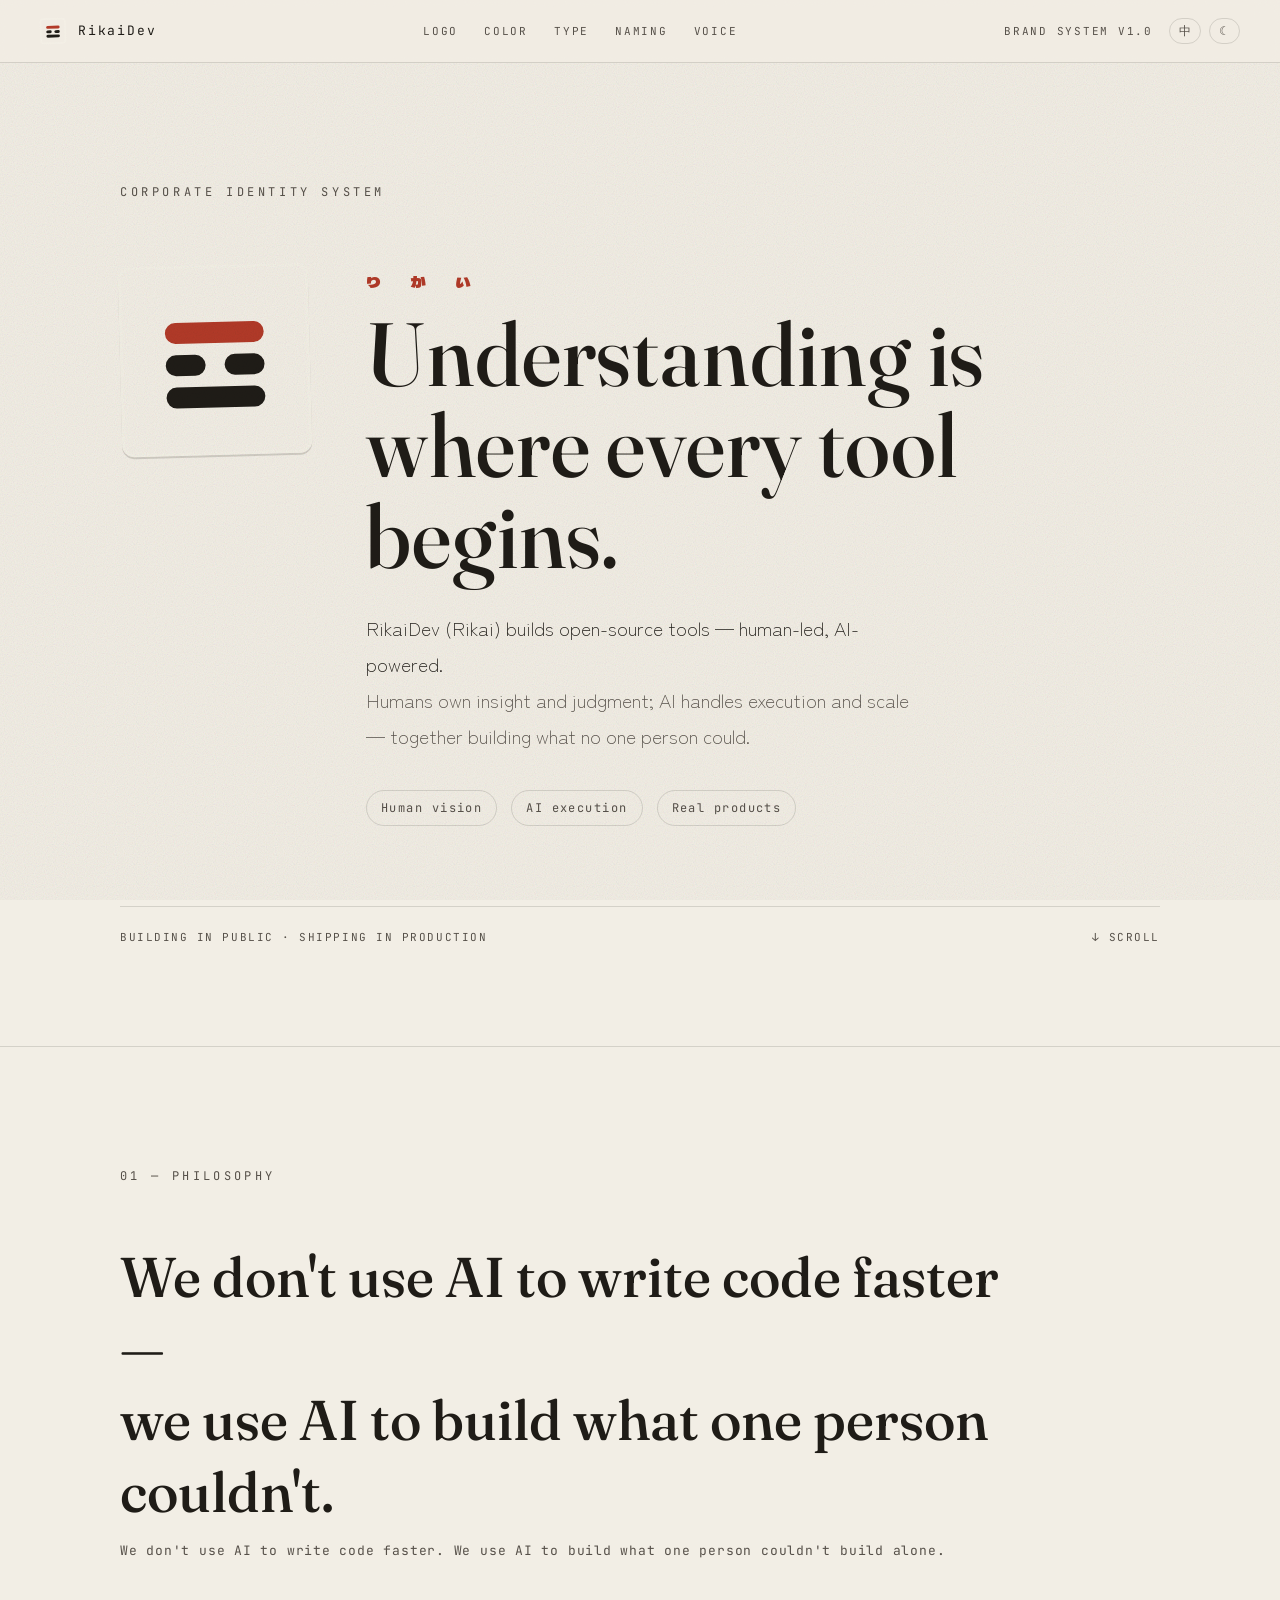
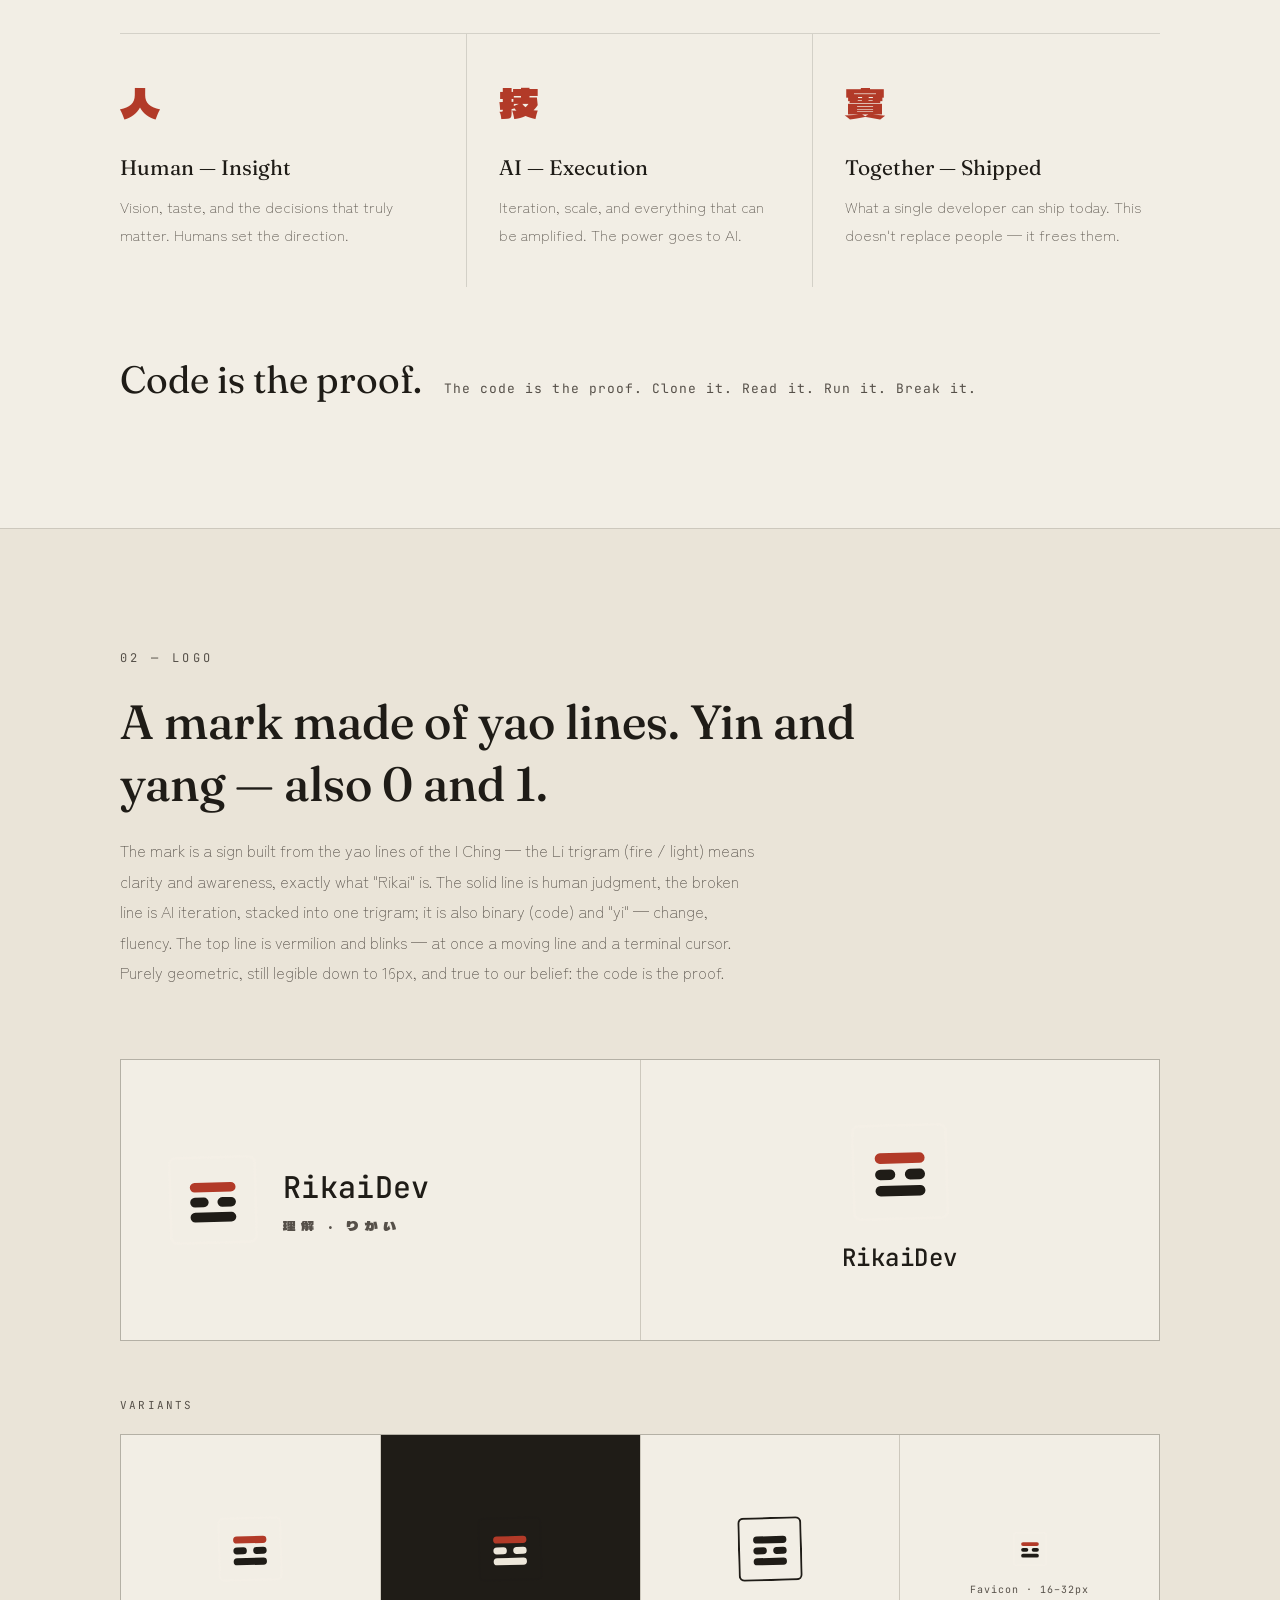
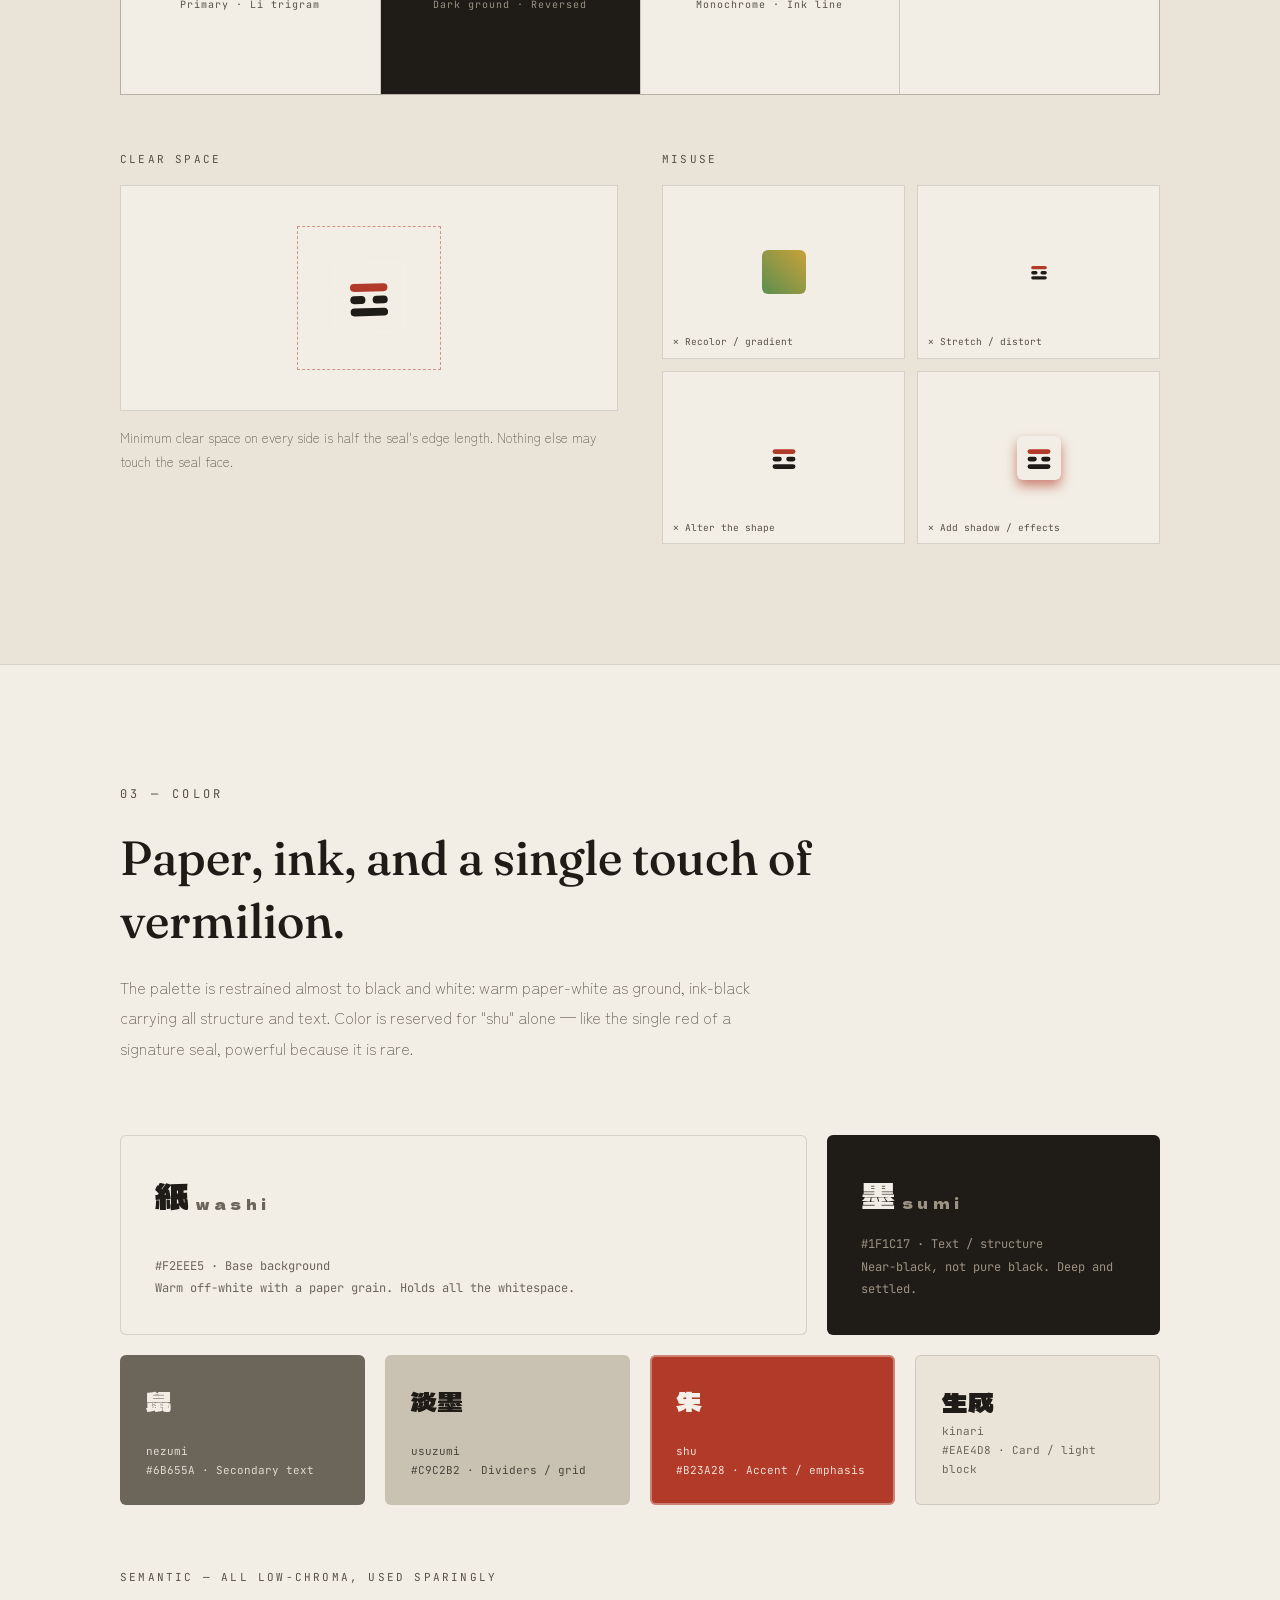
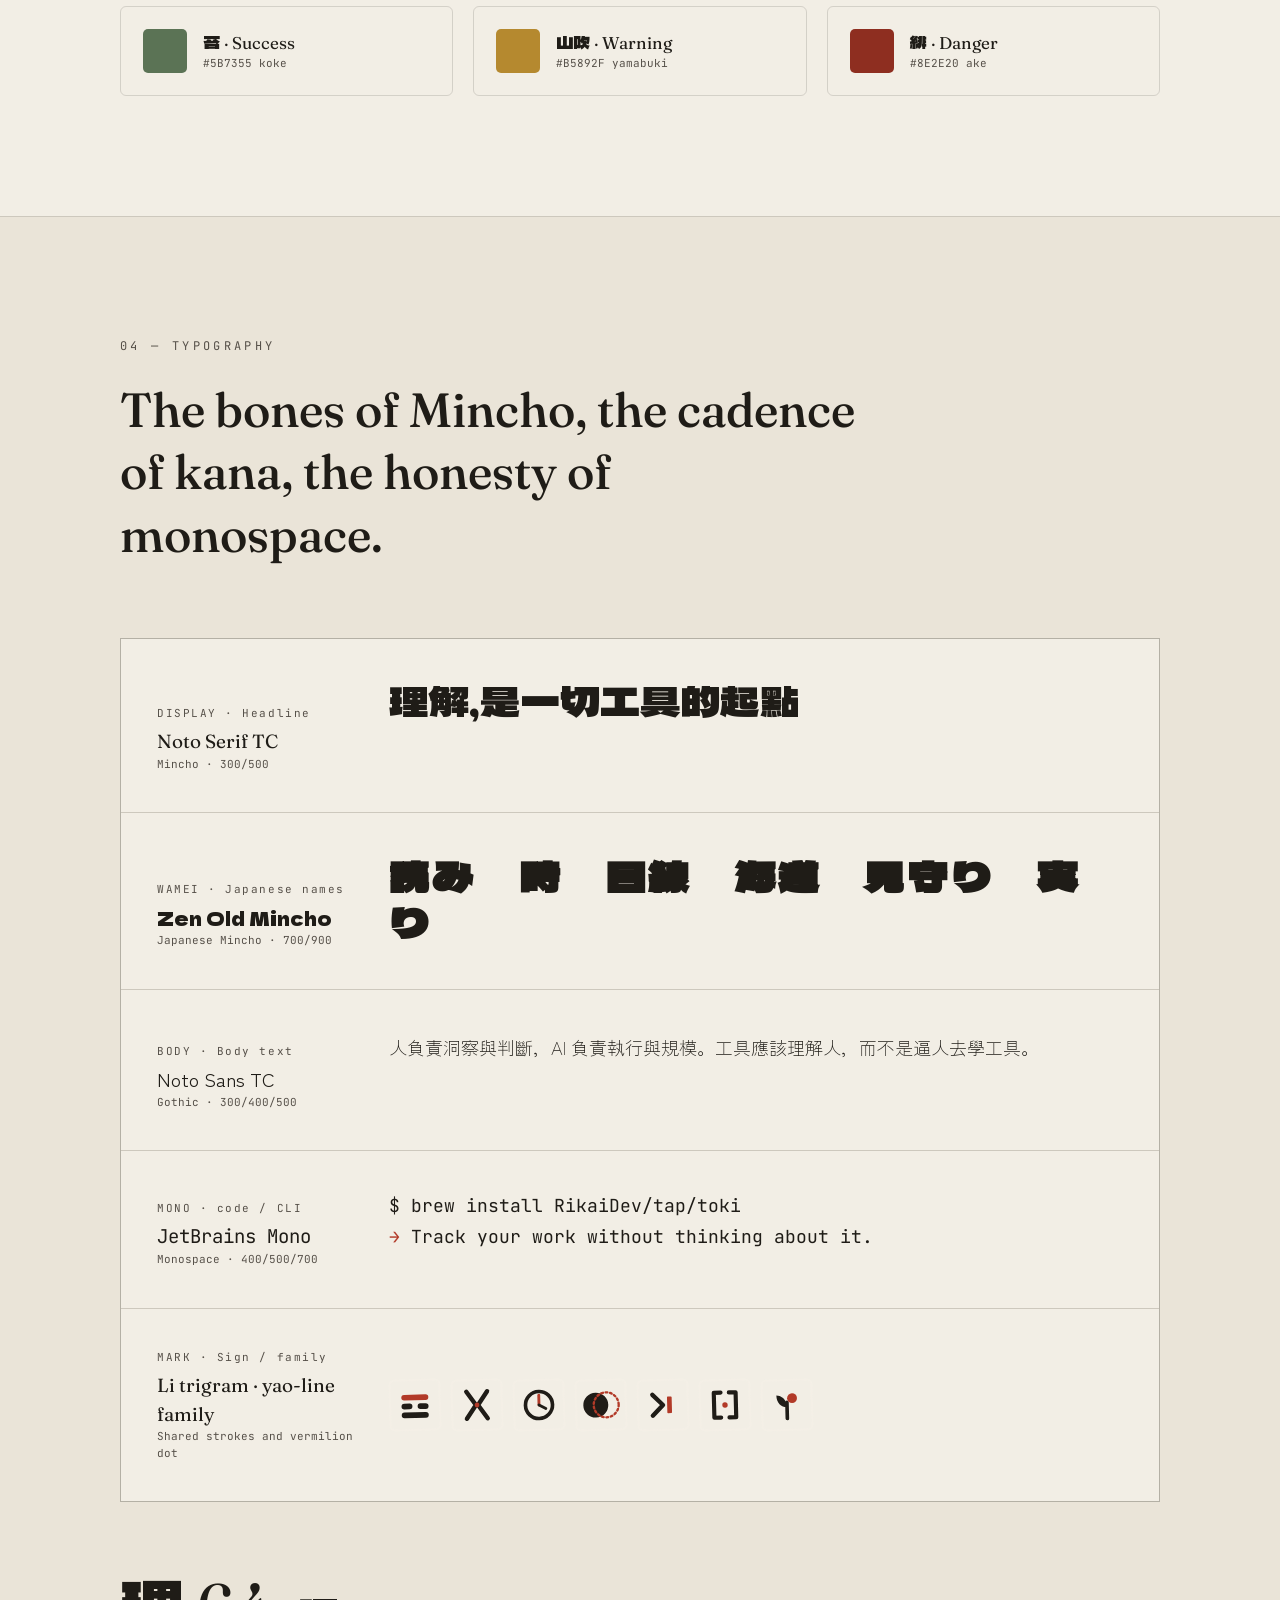
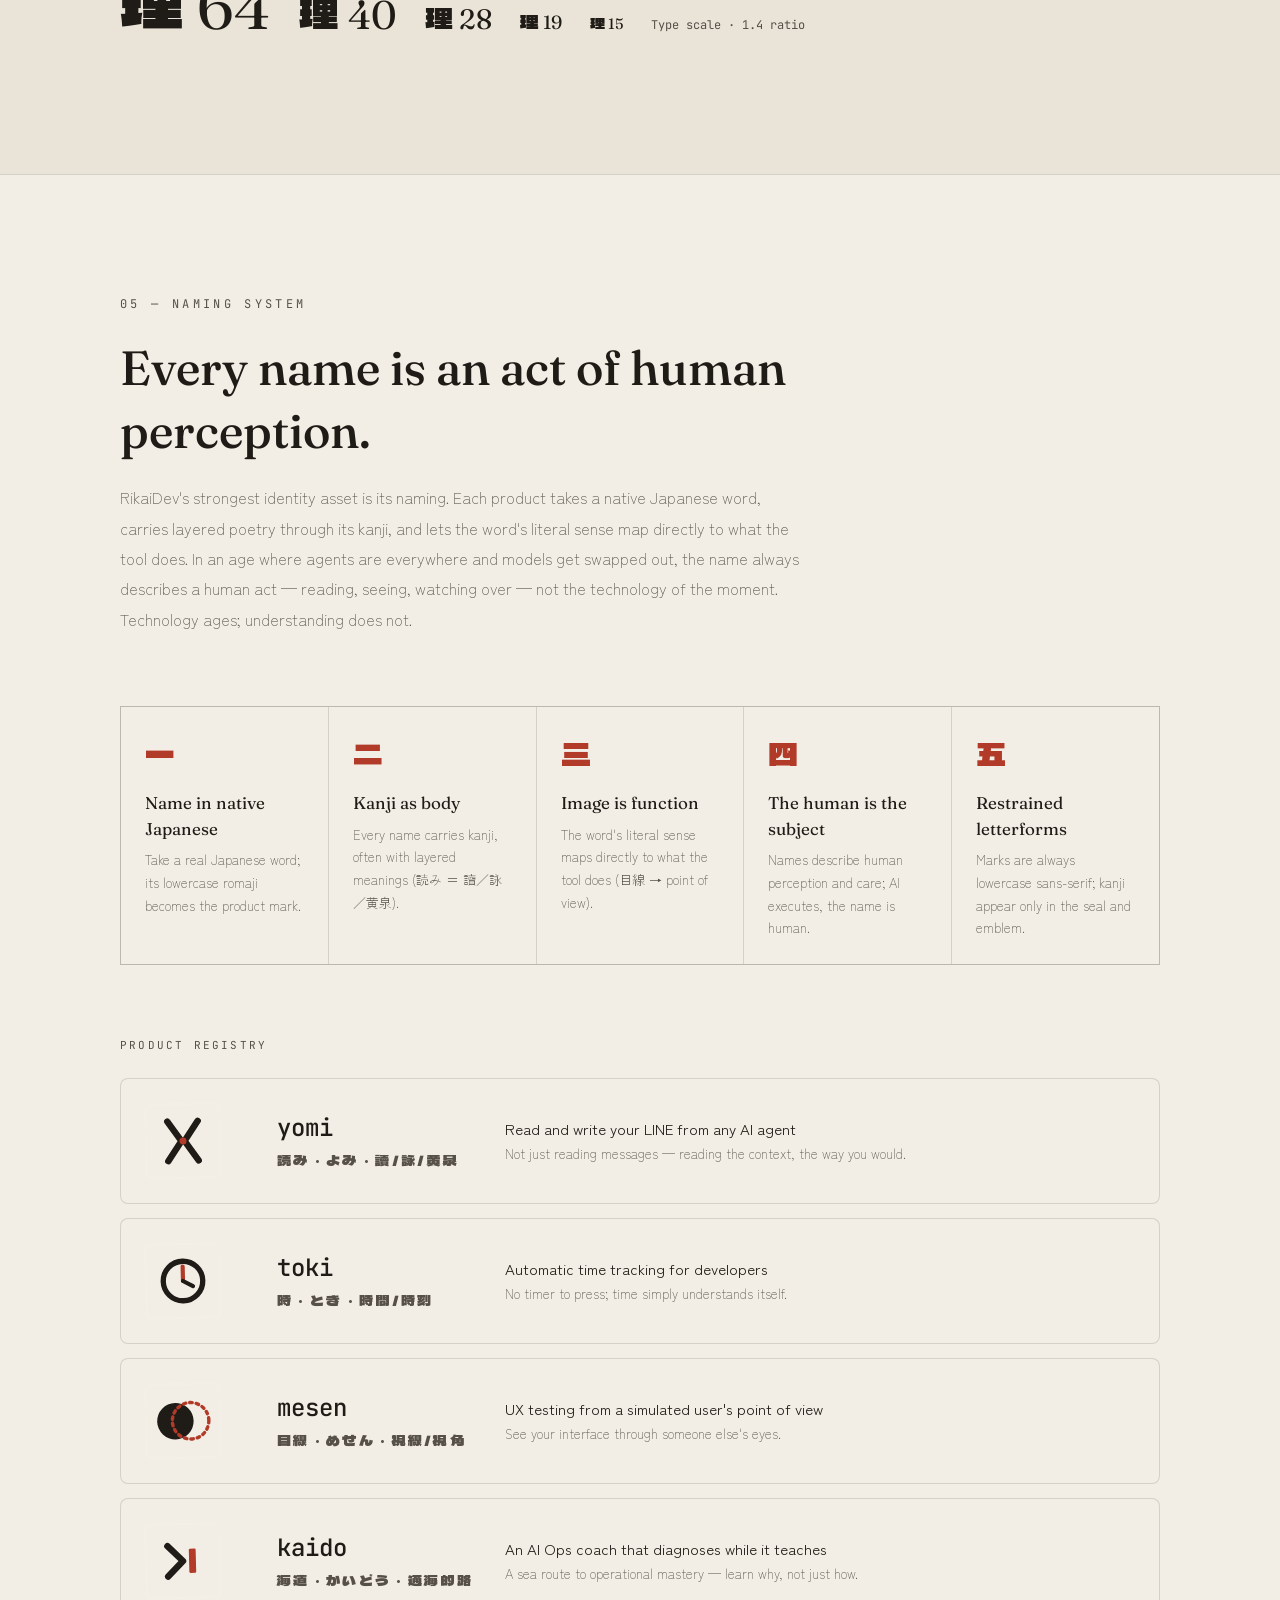
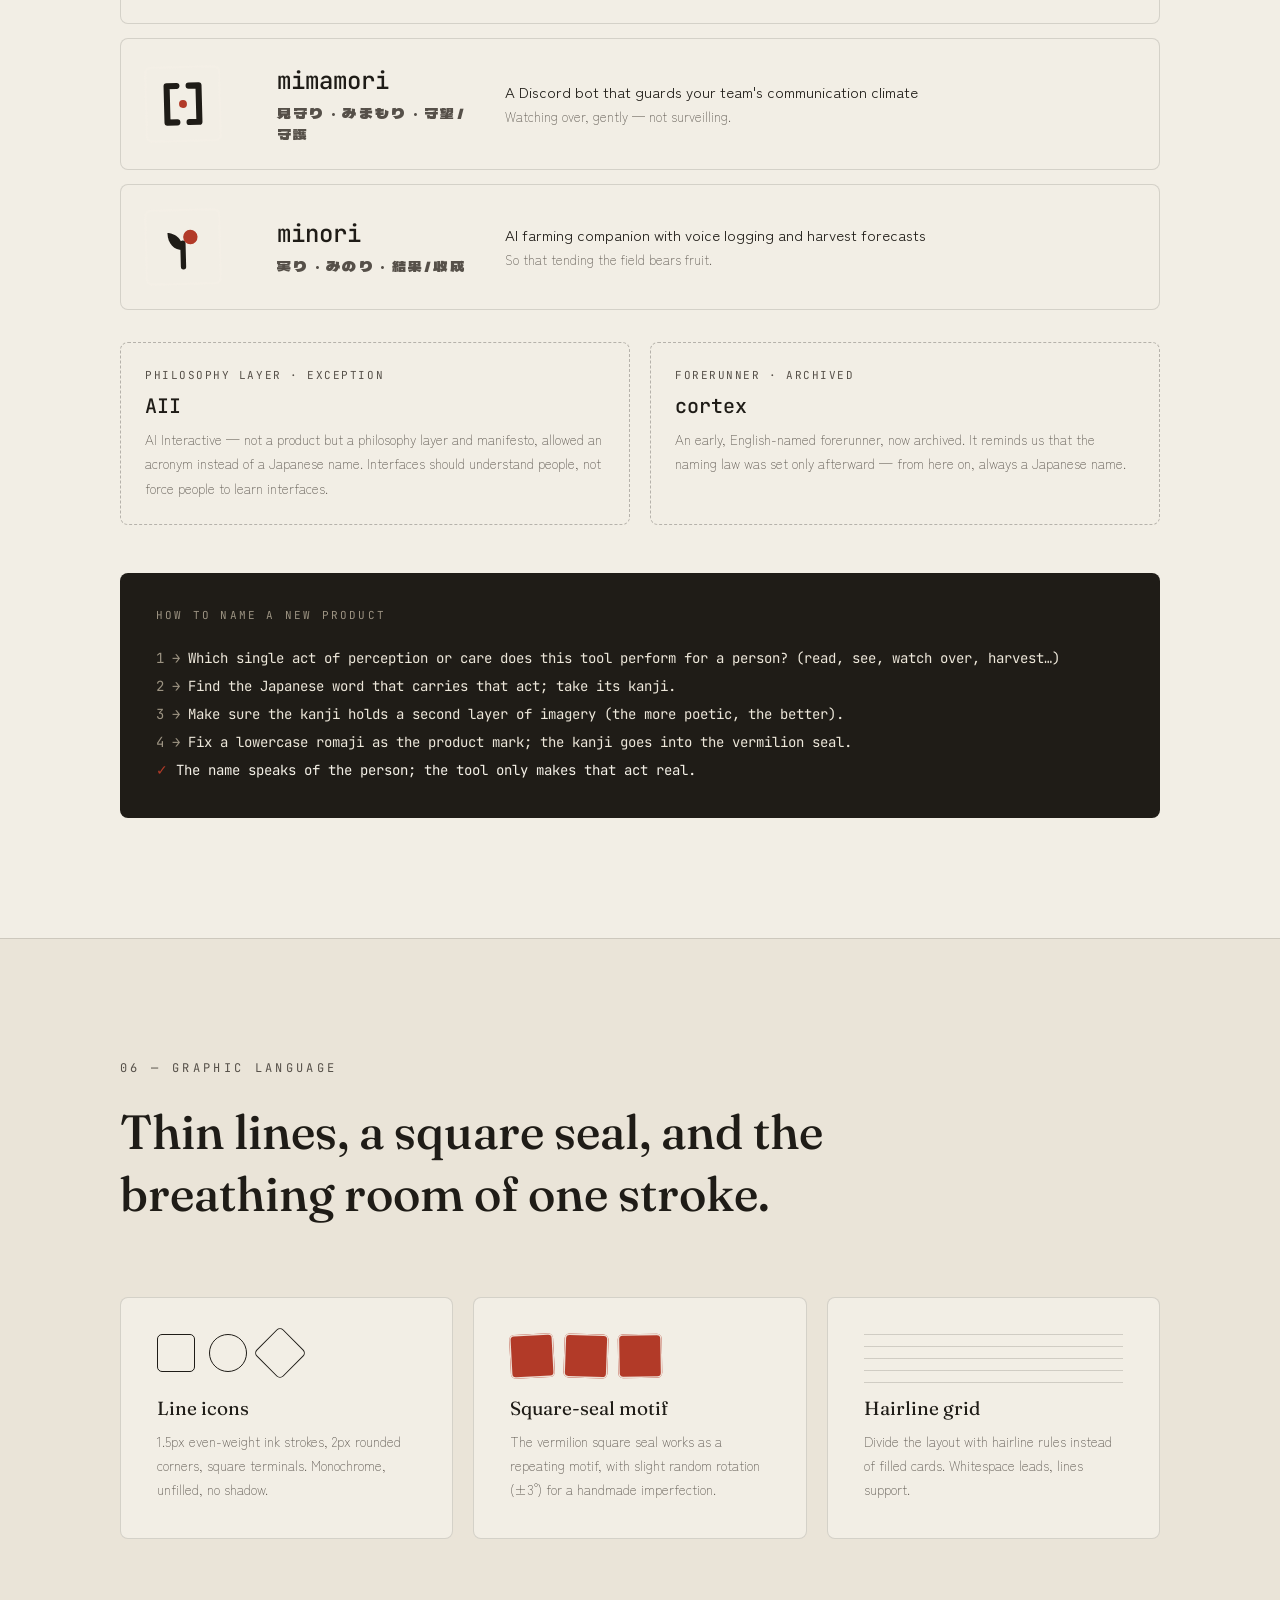
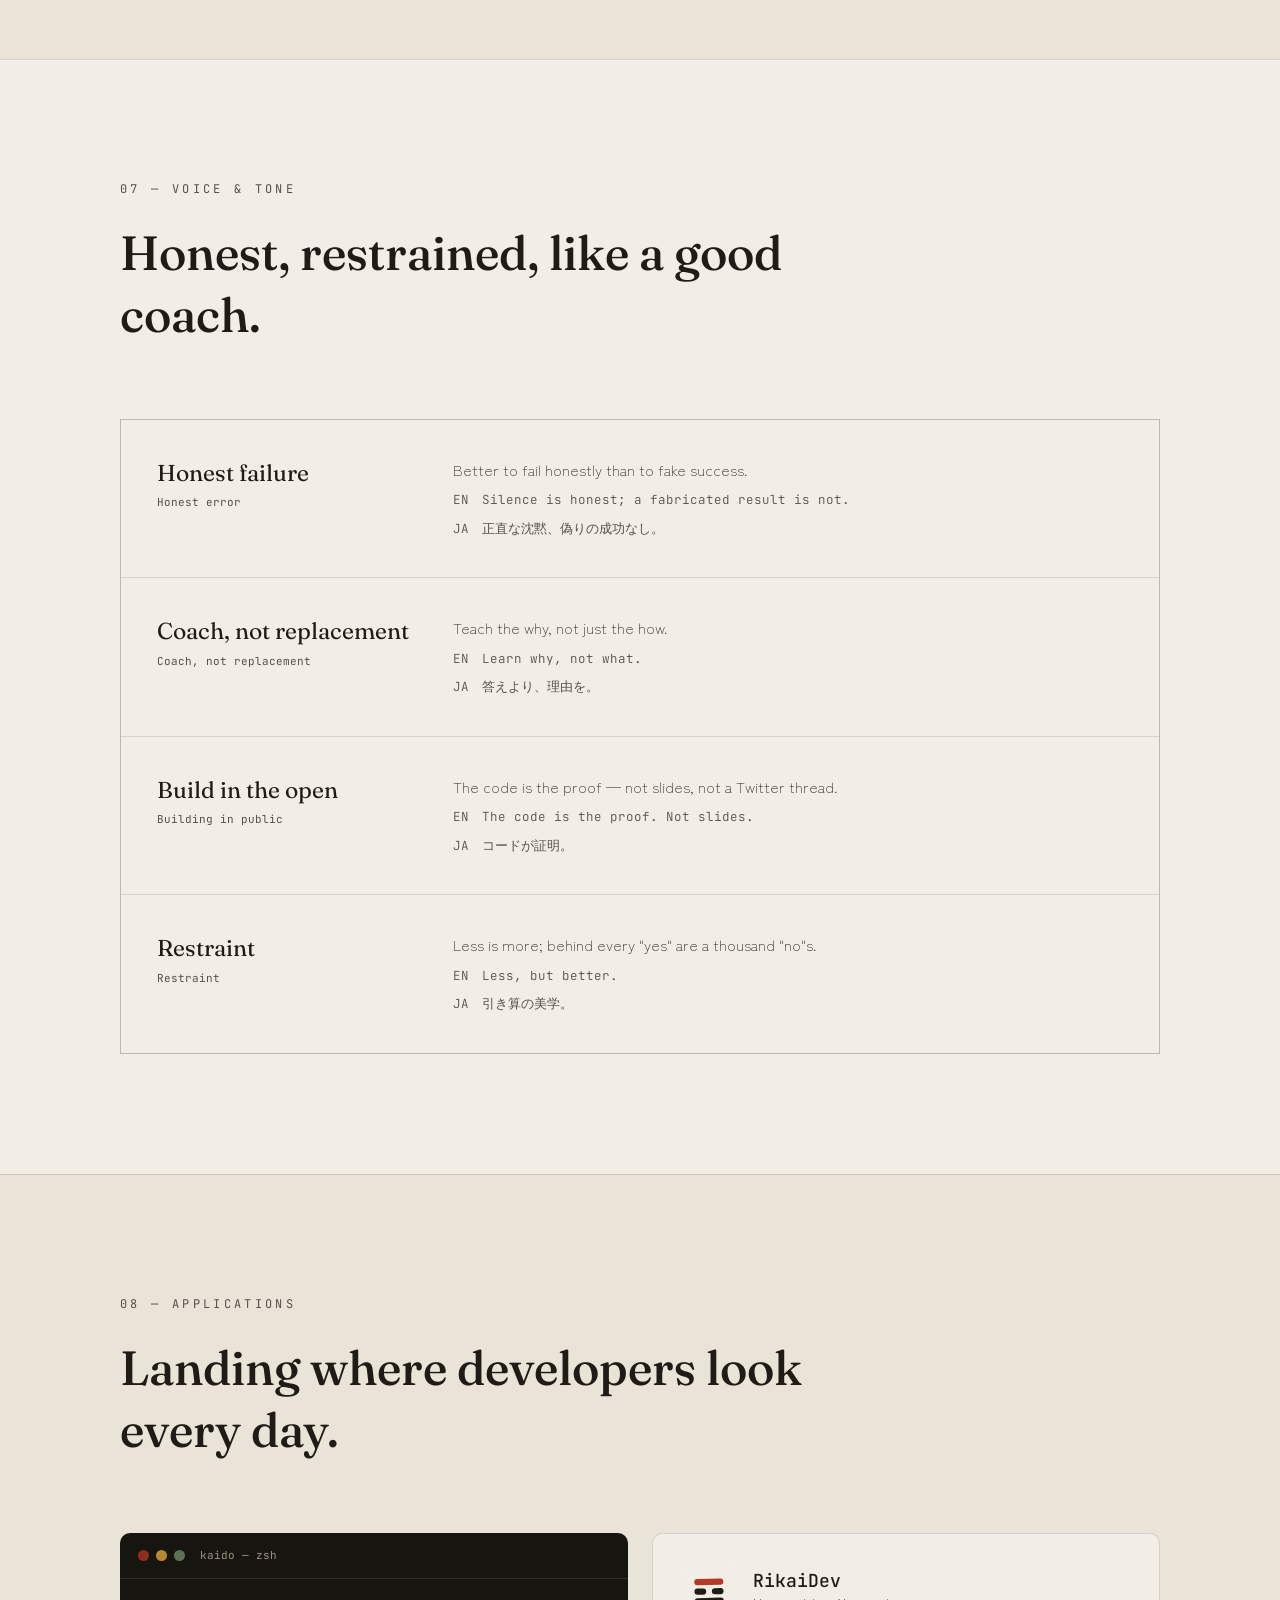
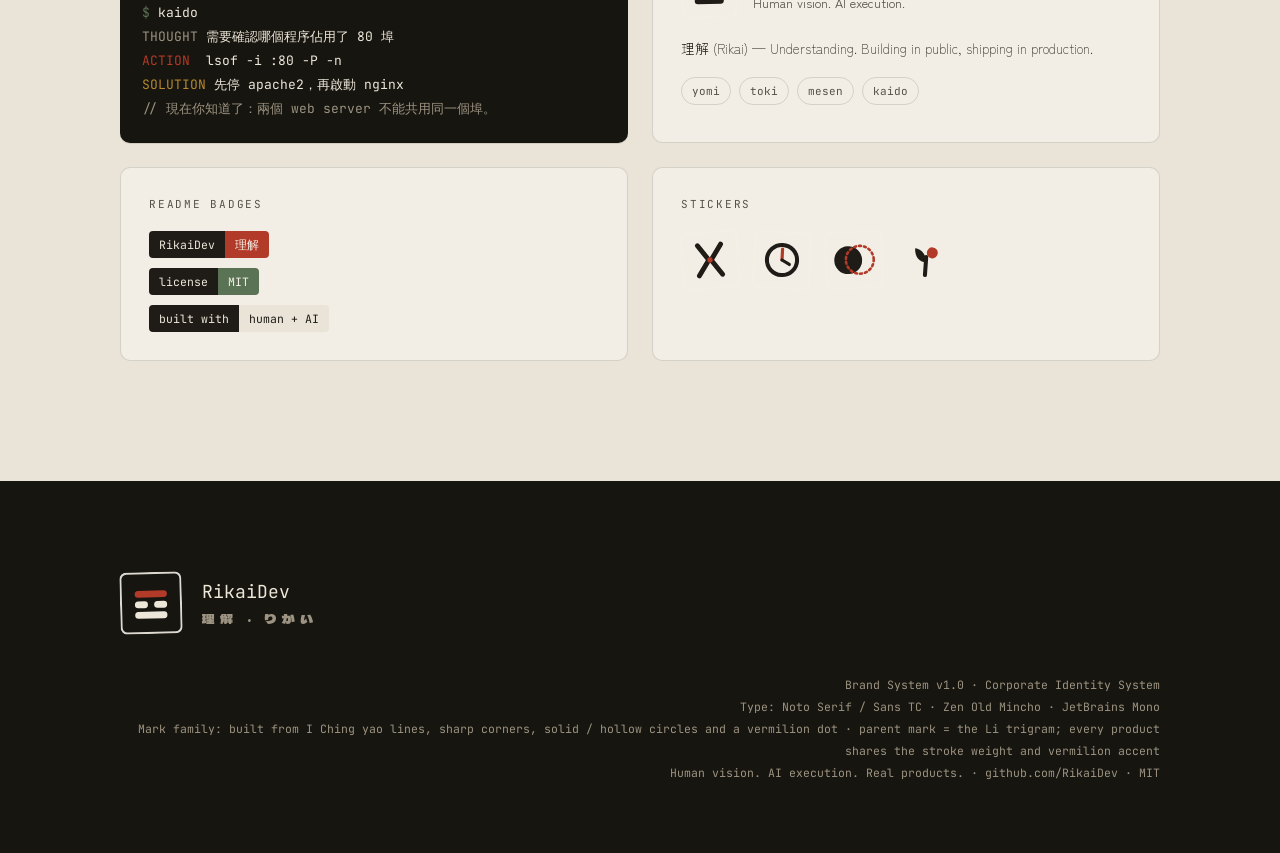
==== commit 74b6338d: "slogan locked EN · WCAG-AA contrast · custom scrollbars" ====
--- a/brand/index.html
+++ b/brand/index.html
@@ -139,12 +139,9 @@
           <span class="text-sub">人負責洞察與判斷，AI 負責執行與規模，一起做出一個人做不出的東西。</span>
         </p>
         <div class="flex gap-[14px] flex-wrap font-mono text-[12px] tracking-[0.12em] text-sub">
-          <span data-t lang="en" class="px-[14px] py-2 border border-line rounded-full">Human vision</span>
-          <span data-t lang="zh" class="px-[14px] py-2 border border-line rounded-full">人的洞察</span>
-          <span data-t lang="en" class="px-[14px] py-2 border border-line rounded-full">AI execution</span>
-          <span data-t lang="zh" class="px-[14px] py-2 border border-line rounded-full">AI 執行</span>
-          <span data-t lang="en" class="px-[14px] py-2 border border-line rounded-full">Real products</span>
-          <span data-t lang="zh" class="px-[14px] py-2 border border-line rounded-full">真實產品</span>
+          <span class="px-[14px] py-2 border border-line rounded-full">Human vision</span>
+          <span class="px-[14px] py-2 border border-line rounded-full">AI execution</span>
+          <span class="px-[14px] py-2 border border-line rounded-full">Real products</span>
         </div>
       </div>
     </div>
@@ -728,8 +725,8 @@
             <span class="w-[56px] h-[56px] rounded-[7px] flex items-center justify-center rotate-[-1.5deg] shadow-[inset_0_0_0_2px_rgba(244,240,231,0.9)]"><svg viewBox="0 0 100 100" width="56" height="56" class="mark" aria-hidden="true"><use href="#m-li"/></svg></span>
             <div>
               <div class="font-mono font-medium text-[18px]">RikaiDev</div>
-              <div data-t lang="en" class="font-sans text-[12.5px] text-sub">Human vision. AI execution.</div>
-              <div data-t lang="zh" class="font-sans text-[12.5px] text-sub">人的洞察。AI 執行。</div>
+              
+              <div class="font-sans text-[12.5px] text-sub">Human vision. AI execution.</div>
             </div>
           </div>
           <p data-t lang="en" class="font-sans font-light text-[13.5px] leading-[1.8] mb-4">理解 (Rikai) — Understanding. Building in public, shipping in production.</p>
--- a/assets/app.css
+++ b/assets/app.css
@@ -1,2 +1,2 @@
 /*! tailwindcss v4.3.2 | MIT License | https://tailwindcss.com */
-@layer properties{@supports (((-webkit-hyphens:none)) and (not (margin-trim:inline))) or ((-moz-orient:inline) and (not (color:rgb(from red r g b)))){*,:before,:after,::backdrop{--tw-rotate-x:initial;--tw-rotate-y:initial;--tw-rotate-z:initial;--tw-skew-x:initial;--tw-skew-y:initial;--tw-divide-y-reverse:0;--tw-border-style:solid;--tw-leading:initial;--tw-font-weight:initial;--tw-tracking:initial;--tw-shadow:0 0 #0000;--tw-shadow-color:initial;--tw-shadow-alpha:100%;--tw-inset-shadow:0 0 #0000;--tw-inset-shadow-color:initial;--tw-inset-shadow-alpha:100%;--tw-ring-color:initial;--tw-ring-shadow:0 0 #0000;--tw-inset-ring-color:initial;--tw-inset-ring-shadow:0 0 #0000;--tw-ring-inset:initial;--tw-ring-offset-width:0px;--tw-ring-offset-color:#fff;--tw-ring-offset-shadow:0 0 #0000;--tw-blur:initial;--tw-brightness:initial;--tw-contrast:initial;--tw-grayscale:initial;--tw-hue-rotate:initial;--tw-invert:initial;--tw-opacity:initial;--tw-saturate:initial;--tw-sepia:initial;--tw-drop-shadow:initial;--tw-drop-shadow-color:initial;--tw-drop-shadow-alpha:100%;--tw-drop-shadow-size:initial;--tw-backdrop-blur:initial;--tw-backdrop-brightness:initial;--tw-backdrop-contrast:initial;--tw-backdrop-grayscale:initial;--tw-backdrop-hue-rotate:initial;--tw-backdrop-invert:initial;--tw-backdrop-opacity:initial;--tw-backdrop-saturate:initial;--tw-backdrop-sepia:initial;--tw-duration:initial;--tw-translate-x:0;--tw-translate-y:0;--tw-translate-z:0;--tw-divide-x-reverse:0}}}@layer theme{:root,:host{--font-sans:"Zen Kaku Gothic New", sans-serif;--font-serif:"Fraunces", "Dela Gothic One", "Zen Kaku Gothic New", serif;--font-mono:"JetBrains Mono", monospace;--spacing:.25rem;--font-weight-light:300;--font-weight-medium:500;--font-weight-bold:700;--blur-md:12px;--default-transition-duration:.15s;--default-transition-timing-function:cubic-bezier(.4, 0, .2, 1);--default-font-family:var(--font-sans);--default-mono-font-family:var(--font-mono);--color-paper:#f2eee5;--color-paper2:#eae4d8;--color-card:#f2eee5;--color-ink:#1f1c17;--color-inksoft:#4a463d;--color-sub:#6b655a;--color-sub2:#9a9384;--color-line:#1f1c1724;--color-linestrong:#1f1c1747;--color-codebg:#ede7db;--color-hi:#f4f0e7;--color-accent:#b23a28;--color-deep:#1f1c17;--color-deep2:#17150f;--color-ondark:#ede7da;--color-ondarksub:#9c9382;--font-mincho:"Dela Gothic One", "Zen Kaku Gothic New", sans-serif}}@layer base{*,:after,:before,::backdrop{box-sizing:border-box;border:0 solid;margin:0;padding:0}::file-selector-button{box-sizing:border-box;border:0 solid;margin:0;padding:0}html,:host{-webkit-text-size-adjust:100%;tab-size:4;line-height:1.5;font-family:var(--default-font-family,ui-sans-serif, system-ui, sans-serif, "Apple Color Emoji", "Segoe UI Emoji", "Segoe UI Symbol", "Noto Color Emoji");font-feature-settings:var(--default-font-feature-settings,normal);font-variation-settings:var(--default-font-variation-settings,normal);-webkit-tap-highlight-color:transparent}hr{height:0;color:inherit;border-top-width:1px}abbr:where([title]){-webkit-text-decoration:underline dotted;text-decoration:underline dotted}h1,h2,h3,h4,h5,h6{font-size:inherit;font-weight:inherit}a{color:inherit;-webkit-text-decoration:inherit;-webkit-text-decoration:inherit;-webkit-text-decoration:inherit;text-decoration:inherit}b,strong{font-weight:bolder}code,kbd,samp,pre{font-family:var(--default-mono-font-family,ui-monospace, SFMono-Regular, Menlo, Monaco, Consolas, "Liberation Mono", "Courier New", monospace);font-feature-settings:var(--default-mono-font-feature-settings,normal);font-variation-settings:var(--default-mono-font-variation-settings,normal);font-size:1em}small{font-size:80%}sub,sup{vertical-align:baseline;font-size:75%;line-height:0;position:relative}sub{bottom:-.25em}sup{top:-.5em}table{text-indent:0;border-color:inherit;border-collapse:collapse}:-moz-focusring{outline:auto}progress{vertical-align:baseline}summary{display:list-item}ol,ul,menu{list-style:none}img,svg,video,canvas,audio,iframe,embed,object{vertical-align:middle;display:block}img,video{max-width:100%;height:auto}button,input,select,optgroup,textarea{font:inherit;font-feature-settings:inherit;font-variation-settings:inherit;letter-spacing:inherit;color:inherit;opacity:1;background-color:#0000;border-radius:0}::file-selector-button{font:inherit;font-feature-settings:inherit;font-variation-settings:inherit;letter-spacing:inherit;color:inherit;opacity:1;background-color:#0000;border-radius:0}:where(select:is([multiple],[size])) optgroup{font-weight:bolder}:where(select:is([multiple],[size])) optgroup option{padding-inline-start:20px}::file-selector-button{margin-inline-end:4px}::placeholder{opacity:1}@supports (not ((-webkit-appearance:-apple-pay-button))) or (contain-intrinsic-size:1px){::placeholder{color:currentColor}@supports (color:color-mix(in lab, red, red)){::placeholder{color:color-mix(in oklab, currentcolor 50%, transparent)}}}textarea{resize:vertical}::-webkit-search-decoration{-webkit-appearance:none}::-webkit-date-and-time-value{min-height:1lh;text-align:inherit}::-webkit-datetime-edit{display:inline-flex}::-webkit-datetime-edit-fields-wrapper{padding:0}::-webkit-datetime-edit{padding-block:0}::-webkit-datetime-edit-year-field{padding-block:0}::-webkit-datetime-edit-month-field{padding-block:0}::-webkit-datetime-edit-day-field{padding-block:0}::-webkit-datetime-edit-hour-field{padding-block:0}::-webkit-datetime-edit-minute-field{padding-block:0}::-webkit-datetime-edit-second-field{padding-block:0}::-webkit-datetime-edit-millisecond-field{padding-block:0}::-webkit-datetime-edit-meridiem-field{padding-block:0}::-webkit-calendar-picker-indicator{line-height:1}:-moz-ui-invalid{box-shadow:none}button,input:where([type=button],[type=reset],[type=submit]){appearance:button}::file-selector-button{appearance:button}::-webkit-inner-spin-button{height:auto}::-webkit-outer-spin-button{height:auto}[hidden]:where(:not([hidden=until-found])){display:none!important}*{box-sizing:border-box}html{scroll-behavior:smooth}body{background:var(--color-paper);min-height:100vh;color:var(--color-ink);font-family:var(--font-sans);-webkit-font-smoothing:antialiased;transition:background .35s,color .35s;overflow-x:hidden}a{color:inherit;text-decoration:none}a:hover{color:var(--color-accent)}::selection{background:var(--color-accent);color:var(--color-hi)}}@layer components;@layer utilities{.absolute{position:absolute}.relative{position:relative}.static{position:static}.sticky{position:sticky}.inset-0{inset:0}.top-0{top:0}.bottom-2{bottom:calc(var(--spacing) * 2)}.left-2\.5{left:calc(var(--spacing) * 2.5)}.z-20{z-index:20}.z-30{z-index:30}.col-span-2{grid-column:span 2/span 2}.mx-auto{margin-inline:auto}.mt-1{margin-top:var(--spacing)}.mt-1\.5{margin-top:calc(var(--spacing) * 1.5)}.mt-8{margin-top:calc(var(--spacing) * 8)}.mt-10{margin-top:calc(var(--spacing) * 10)}.mt-12{margin-top:calc(var(--spacing) * 12)}.mt-14{margin-top:calc(var(--spacing) * 14)}.mt-16{margin-top:calc(var(--spacing) * 16)}.mt-20{margin-top:calc(var(--spacing) * 20)}.mt-\[14px\]{margin-top:14px}.mt-\[22px\]{margin-top:22px}.mt-\[34px\]{margin-top:34px}.mb-1{margin-bottom:var(--spacing)}.mb-1\.5{margin-bottom:calc(var(--spacing) * 1.5)}.mb-2{margin-bottom:calc(var(--spacing) * 2)}.mb-4{margin-bottom:calc(var(--spacing) * 4)}.mb-5{margin-bottom:calc(var(--spacing) * 5)}.mb-6{margin-bottom:calc(var(--spacing) * 6)}.mb-7{margin-bottom:calc(var(--spacing) * 7)}.mb-9{margin-bottom:calc(var(--spacing) * 9)}.mb-10{margin-bottom:calc(var(--spacing) * 10)}.mb-11{margin-bottom:calc(var(--spacing) * 11)}.mb-12{margin-bottom:calc(var(--spacing) * 12)}.mb-14{margin-bottom:calc(var(--spacing) * 14)}.mb-16{margin-bottom:calc(var(--spacing) * 16)}.mb-\[6px\]{margin-bottom:6px}.mb-\[10px\]{margin-bottom:10px}.mb-\[14px\]{margin-bottom:14px}.mb-\[18px\]{margin-bottom:18px}.mb-\[26px\]{margin-bottom:26px}.mb-\[38px\]{margin-bottom:38px}.mb-\[52px\]{margin-bottom:52px}.mb-\[72px\]{margin-bottom:72px}.ml-2{margin-left:calc(var(--spacing) * 2)}.block{display:block}.contents{display:contents}.flex{display:flex}.grid{display:grid}.hidden{display:none}.inline{display:inline}.inline-flex{display:inline-flex}.table{display:table}.aspect-\[1\.4\]{aspect-ratio:1.4}.aspect-square{aspect-ratio:1}.h-11{height:calc(var(--spacing) * 11)}.h-\[11px\]{height:11px}.h-\[26px\]{height:26px}.h-\[34px\]{height:34px}.h-\[38px\]{height:38px}.h-\[52px\]{height:52px}.h-\[56px\]{height:56px}.h-\[58px\]{height:58px}.h-\[60px\]{height:60px}.h-\[62px\]{height:62px}.h-\[64px\]{height:64px}.h-\[72px\]{height:72px}.h-\[76px\]{height:76px}.h-\[88px\]{height:88px}.h-\[96px\]{height:96px}.h-\[150px\]{height:150px}.h-full{height:100%}.min-h-\[150px\]{min-height:150px}.min-h-\[200px\]{min-height:200px}.min-h-\[220px\]{min-height:220px}.w-11{width:calc(var(--spacing) * 11)}.w-\[11px\]{width:11px}.w-\[26px\]{width:26px}.w-\[34px\]{width:34px}.w-\[38px\]{width:38px}.w-\[52px\]{width:52px}.w-\[56px\]{width:56px}.w-\[58px\]{width:58px}.w-\[62px\]{width:62px}.w-\[64px\]{width:64px}.w-\[72px\]{width:72px}.w-\[76px\]{width:76px}.w-\[88px\]{width:88px}.w-\[96px\]{width:96px}.w-\[150px\]{width:150px}.w-full{width:100%}.max-w-\[560px\]{max-width:560px}.max-w-\[600px\]{max-width:600px}.max-w-\[640px\]{max-width:640px}.max-w-\[680px\]{max-width:680px}.max-w-\[760px\]{max-width:760px}.max-w-\[820px\]{max-width:820px}.max-w-\[900px\]{max-width:900px}.max-w-\[1080px\]{max-width:1080px}.max-w-\[1120px\]{max-width:1120px}.shrink-0{flex-shrink:0}.rotate-2{rotate:2deg}.rotate-3{rotate:3deg}.rotate-45{rotate:45deg}.rotate-\[-1\.5deg\]{rotate:-1.5deg}.rotate-\[-1deg\]{rotate:-1deg}.rotate-\[-2deg\]{rotate:-2deg}.rotate-\[-3deg\]{rotate:-3deg}.rotate-\[-4deg\]{rotate:-4deg}.rotate-\[4deg\]{rotate:4deg}.transform{transform:var(--tw-rotate-x,) var(--tw-rotate-y,) var(--tw-rotate-z,) var(--tw-skew-x,) var(--tw-skew-y,)}.grid-cols-1{grid-template-columns:repeat(1,minmax(0,1fr))}.grid-cols-2{grid-template-columns:repeat(2,minmax(0,1fr))}.grid-cols-\[76px_1fr\]{grid-template-columns:76px 1fr}.flex-col{flex-direction:column}.flex-wrap{flex-wrap:wrap}.items-baseline{align-items:baseline}.items-center{align-items:center}.items-end{align-items:flex-end}.items-start{align-items:flex-start}.justify-between{justify-content:space-between}.justify-center{justify-content:center}.gap-2{gap:calc(var(--spacing) * 2)}.gap-2\.5{gap:calc(var(--spacing) * 2.5)}.gap-3{gap:calc(var(--spacing) * 3)}.gap-4{gap:calc(var(--spacing) * 4)}.gap-5{gap:calc(var(--spacing) * 5)}.gap-6{gap:calc(var(--spacing) * 6)}.gap-7{gap:calc(var(--spacing) * 7)}.gap-8{gap:calc(var(--spacing) * 8)}.gap-10{gap:calc(var(--spacing) * 10)}.gap-11{gap:calc(var(--spacing) * 11)}.gap-\[7px\]{gap:7px}.gap-\[11px\]{gap:11px}.gap-\[14px\]{gap:14px}.gap-\[18px\]{gap:18px}.gap-\[22px\]{gap:22px}.gap-\[26px\]{gap:26px}.gap-px{gap:1px}:where(.divide-y>:not(:last-child)){--tw-divide-y-reverse:0;border-bottom-style:var(--tw-border-style);border-top-style:var(--tw-border-style);border-top-width:calc(1px * var(--tw-divide-y-reverse));border-bottom-width:calc(1px * calc(1 - var(--tw-divide-y-reverse)))}:where(.divide-line>:not(:last-child)){border-color:var(--color-line)}.overflow-auto{overflow:auto}.overflow-hidden{overflow:hidden}.rounded{border-radius:.25rem}.rounded-\[4px\]{border-radius:4px}.rounded-\[5px\]{border-radius:5px}.rounded-\[6px\]{border-radius:6px}.rounded-\[7px\]{border-radius:7px}.rounded-\[8px\]{border-radius:8px}.rounded-\[10px\]{border-radius:10px}.rounded-\[12px\]{border-radius:12px}.rounded-full{border-radius:3.40282e38px}.border{border-style:var(--tw-border-style);border-width:1px}.border-y{border-block-style:var(--tw-border-style);border-block-width:1px}.border-t{border-top-style:var(--tw-border-style);border-top-width:1px}.border-b{border-bottom-style:var(--tw-border-style);border-bottom-width:1px}.border-dashed{--tw-border-style:dashed;border-style:dashed}.border-\[rgba\(237\,231\,218\,0\.3\)\]{border-color:#ede7da4d}.border-\[rgba\(237\,231\,218\,0\.14\)\]{border-color:#ede7da24}.border-accent{border-color:var(--color-accent)}.border-line{border-color:var(--color-line)}.border-linestrong{border-color:var(--color-linestrong)}.bg-\[rgba\(237\,231\,218\,0\.14\)\]{background-color:#ede7da24}.bg-accent{background-color:var(--color-accent)}.bg-card{background-color:var(--color-card)}.bg-codebg{background-color:var(--color-codebg)}.bg-deep{background-color:var(--color-deep)}.bg-deep2{background-color:var(--color-deep2)}.bg-ink{background-color:var(--color-ink)}.bg-line{background-color:var(--color-line)}.bg-paper{background-color:var(--color-paper)}.bg-paper2{background-color:var(--color-paper2)}.p-6{padding:calc(var(--spacing) * 6)}.p-7{padding:calc(var(--spacing) * 7)}.p-9{padding:calc(var(--spacing) * 9)}.p-10{padding:calc(var(--spacing) * 10)}.p-\[22px\]{padding:22px}.p-\[26px\]{padding:26px}.p-\[34px\]{padding:34px}.px-2\.5{padding-inline:calc(var(--spacing) * 2.5)}.px-3{padding-inline:calc(var(--spacing) * 3)}.px-6{padding-inline:calc(var(--spacing) * 6)}.px-8{padding-inline:calc(var(--spacing) * 8)}.px-\[13px\]{padding-inline:13px}.px-\[14px\]{padding-inline:14px}.px-\[18px\]{padding-inline:18px}.px-\[26px\]{padding-inline:26px}.py-2{padding-block:calc(var(--spacing) * 2)}.py-10{padding-block:calc(var(--spacing) * 10)}.py-11{padding-block:calc(var(--spacing) * 11)}.py-14{padding-block:calc(var(--spacing) * 14)}.py-16{padding-block:calc(var(--spacing) * 16)}.py-20{padding-block:calc(var(--spacing) * 20)}.py-\[5px\]{padding-block:5px}.py-\[6px\]{padding-block:6px}.py-\[7px\]{padding-block:7px}.py-\[9px\]{padding-block:9px}.py-\[13px\]{padding-block:13px}.py-\[14px\]{padding-block:14px}.py-\[15px\]{padding-block:15px}.py-\[18px\]{padding-block:18px}.py-\[30px\]{padding-block:30px}.py-\[34px\]{padding-block:34px}.py-\[38px\]{padding-block:38px}.pt-1\.5{padding-top:calc(var(--spacing) * 1.5)}.pt-20{padding-top:calc(var(--spacing) * 20)}.pt-\[22px\]{padding-top:22px}.pt-\[84px\]{padding-top:84px}.pt-\[90px\]{padding-top:90px}.pb-10{padding-bottom:calc(var(--spacing) * 10)}.pb-\[70px\]{padding-bottom:70px}.pb-\[72px\]{padding-bottom:72px}.pb-\[100px\]{padding-bottom:100px}.text-center{text-align:center}.text-left{text-align:left}.font-mincho{font-family:var(--font-mincho)}.font-mono{font-family:var(--font-mono)}.font-sans{font-family:var(--font-sans)}.font-serif{font-family:var(--font-serif)}.text-\[9\.5px\]{font-size:9.5px}.text-\[10px\]{font-size:10px}.text-\[11\.5px\]{font-size:11.5px}.text-\[11px\]{font-size:11px}.text-\[12\.5px\]{font-size:12.5px}.text-\[12px\]{font-size:12px}.text-\[13\.5px\]{font-size:13.5px}.text-\[13px\]{font-size:13px}.text-\[14px\]{font-size:14px}.text-\[15px\]{font-size:15px}.text-\[16px\]{font-size:16px}.text-\[17px\]{font-size:17px}.text-\[18px\]{font-size:18px}.text-\[19px\]{font-size:19px}.text-\[20px\]{font-size:20px}.text-\[21px\]{font-size:21px}.text-\[22px\]{font-size:22px}.text-\[23px\]{font-size:23px}.text-\[24px\]{font-size:24px}.text-\[26px\]{font-size:26px}.text-\[28px\]{font-size:28px}.text-\[30px\]{font-size:30px}.text-\[32px\]{font-size:32px}.text-\[34px\]{font-size:34px}.text-\[40px\]{font-size:40px}.text-\[64px\]{font-size:64px}.text-\[clamp\(16px\,2\.2vw\,20px\)\]{font-size:clamp(16px,2.2vw,20px)}.text-\[clamp\(26px\,3\.4vw\,38px\)\]{font-size:clamp(26px,3.4vw,38px)}.text-\[clamp\(26px\,3vw\,38px\)\]{font-size:clamp(26px,3vw,38px)}.text-\[clamp\(28px\,4vw\,46px\)\]{font-size:clamp(28px,4vw,46px)}.text-\[clamp\(28px\,4vw\,48px\)\]{font-size:clamp(28px,4vw,48px)}.text-\[clamp\(30px\,4\.4vw\,56px\)\]{font-size:clamp(30px,4.4vw,56px)}.text-\[clamp\(38px\,6vw\,72px\)\]{font-size:clamp(38px,6vw,72px)}.text-\[clamp\(44px\,7vw\,92px\)\]{font-size:clamp(44px,7vw,92px)}.leading-\[1\.02\]{--tw-leading:1.02;line-height:1.02}.leading-\[1\.2\]{--tw-leading:1.2;line-height:1.2}.leading-\[1\.3\]{--tw-leading:1.3;line-height:1.3}.leading-\[1\.7\]{--tw-leading:1.7;line-height:1.7}.leading-\[1\.08\]{--tw-leading:1.08;line-height:1.08}.leading-\[1\.8\]{--tw-leading:1.8;line-height:1.8}.leading-\[1\.9\]{--tw-leading:1.9;line-height:1.9}.leading-\[1\.15\]{--tw-leading:1.15;line-height:1.15}.leading-\[1\.25\]{--tw-leading:1.25;line-height:1.25}.leading-\[1\.28\]{--tw-leading:1.28;line-height:1.28}.leading-\[1\.75\]{--tw-leading:1.75;line-height:1.75}.leading-\[1\.85\]{--tw-leading:1.85;line-height:1.85}.leading-\[2\]{--tw-leading:2;line-height:2}.font-bold{--tw-font-weight:var(--font-weight-bold);font-weight:var(--font-weight-bold)}.font-light{--tw-font-weight:var(--font-weight-light);font-weight:var(--font-weight-light)}.font-medium{--tw-font-weight:var(--font-weight-medium);font-weight:var(--font-weight-medium)}.tracking-\[0\.01em\]{--tw-tracking:.01em;letter-spacing:.01em}.tracking-\[0\.1em\]{--tw-tracking:.1em;letter-spacing:.1em}.tracking-\[0\.02em\]{--tw-tracking:.02em;letter-spacing:.02em}.tracking-\[0\.2em\]{--tw-tracking:.2em;letter-spacing:.2em}.tracking-\[0\.3em\]{--tw-tracking:.3em;letter-spacing:.3em}.tracking-\[0\.04em\]{--tw-tracking:.04em;letter-spacing:.04em}.tracking-\[0\.4em\]{--tw-tracking:.4em;letter-spacing:.4em}.tracking-\[0\.05em\]{--tw-tracking:.05em;letter-spacing:.05em}.tracking-\[0\.5em\]{--tw-tracking:.5em;letter-spacing:.5em}.tracking-\[0\.06em\]{--tw-tracking:.06em;letter-spacing:.06em}.tracking-\[0\.08em\]{--tw-tracking:.08em;letter-spacing:.08em}.tracking-\[0\.12em\]{--tw-tracking:.12em;letter-spacing:.12em}.tracking-\[0\.14em\]{--tw-tracking:.14em;letter-spacing:.14em}.tracking-\[0\.16em\]{--tw-tracking:.16em;letter-spacing:.16em}.tracking-\[0\.28em\]{--tw-tracking:.28em;letter-spacing:.28em}.tracking-\[0\.42em\]{--tw-tracking:.42em;letter-spacing:.42em}.tracking-\[0\.55em\]{--tw-tracking:.55em;letter-spacing:.55em}.break-words{overflow-wrap:break-word}.whitespace-nowrap{white-space:nowrap}.text-accent{color:var(--color-accent)}.text-hi{color:var(--color-hi)}.text-ink{color:var(--color-ink)}.text-inksoft{color:var(--color-inksoft)}.text-ondark{color:var(--color-ondark)}.text-ondarksub{color:var(--color-ondarksub)}.text-paper{color:var(--color-paper)}.text-sub{color:var(--color-sub)}.text-sub2{color:var(--color-sub2)}.lowercase{text-transform:lowercase}.uppercase{text-transform:uppercase}.antialiased{-webkit-font-smoothing:antialiased;-moz-osx-font-smoothing:grayscale}.opacity-50{opacity:.5}.shadow{--tw-shadow:0 1px 3px 0 var(--tw-shadow-color,#0000001a), 0 1px 2px -1px var(--tw-shadow-color,#0000001a);box-shadow:var(--tw-inset-shadow), var(--tw-inset-ring-shadow), var(--tw-ring-offset-shadow), var(--tw-ring-shadow), var(--tw-shadow)}.shadow-\[0_1px_0_rgba\(31\,28\,23\,0\.12\)\]{--tw-shadow:0 1px 0 var(--tw-shadow-color,#1f1c171f);box-shadow:var(--tw-inset-shadow), var(--tw-inset-ring-shadow), var(--tw-ring-offset-shadow), var(--tw-ring-shadow), var(--tw-shadow)}.shadow-\[0_6px_12px_rgba\(178\,58\,40\,0\.6\)\]{--tw-shadow:0 6px 12px var(--tw-shadow-color,#b23a2899);box-shadow:var(--tw-inset-shadow), var(--tw-inset-ring-shadow), var(--tw-ring-offset-shadow), var(--tw-ring-shadow), var(--tw-shadow)}.shadow-\[inset_0_0_0_1\.5px_rgba\(244\,240\,231\,0\.9\)\]{--tw-shadow:inset 0 0 0 1.5px var(--tw-shadow-color,#f4f0e7e6);box-shadow:var(--tw-inset-shadow), var(--tw-inset-ring-shadow), var(--tw-ring-offset-shadow), var(--tw-ring-shadow), var(--tw-shadow)}.shadow-\[inset_0_0_0_1\.5px_rgba\(244\,240\,231\,0\.85\)\]{--tw-shadow:inset 0 0 0 1.5px var(--tw-shadow-color,#f4f0e7d9);box-shadow:var(--tw-inset-shadow), var(--tw-inset-ring-shadow), var(--tw-ring-offset-shadow), var(--tw-ring-shadow), var(--tw-shadow)}.shadow-\[inset_0_0_0_2\.5px_rgba\(244\,240\,231\,0\.9\)\]{--tw-shadow:inset 0 0 0 2.5px var(--tw-shadow-color,#f4f0e7e6);box-shadow:var(--tw-inset-shadow), var(--tw-inset-ring-shadow), var(--tw-ring-offset-shadow), var(--tw-ring-shadow), var(--tw-shadow)}.shadow-\[inset_0_0_0_2px_rgba\(31\,28\,23\,0\.35\)\]{--tw-shadow:inset 0 0 0 2px var(--tw-shadow-color,#1f1c1759);box-shadow:var(--tw-inset-shadow), var(--tw-inset-ring-shadow), var(--tw-ring-offset-shadow), var(--tw-ring-shadow), var(--tw-shadow)}.shadow-\[inset_0_0_0_2px_rgba\(244\,240\,231\,0\.4\)\]{--tw-shadow:inset 0 0 0 2px var(--tw-shadow-color,#f4f0e766);box-shadow:var(--tw-inset-shadow), var(--tw-inset-ring-shadow), var(--tw-ring-offset-shadow), var(--tw-ring-shadow), var(--tw-shadow)}.shadow-\[inset_0_0_0_2px_rgba\(244\,240\,231\,0\.9\)\]{--tw-shadow:inset 0 0 0 2px var(--tw-shadow-color,#f4f0e7e6);box-shadow:var(--tw-inset-shadow), var(--tw-inset-ring-shadow), var(--tw-ring-offset-shadow), var(--tw-ring-shadow), var(--tw-shadow)}.shadow-\[inset_0_0_0_2px_var\(--color-ink\,\#1F1C17\)\]{--tw-shadow:inset 0 0 0 2px var(--tw-shadow-color,var(--color-ink,#1f1c17));box-shadow:var(--tw-inset-shadow), var(--tw-inset-ring-shadow), var(--tw-ring-offset-shadow), var(--tw-ring-shadow), var(--tw-shadow)}.shadow-\[inset_0_0_0_3px_rgba\(244\,240\,231\,0\.92\)\,0_2px_0_rgba\(31\,28\,23\,0\.16\)\]{--tw-shadow:inset 0 0 0 3px var(--tw-shadow-color,#f4f0e7eb), 0 2px 0 var(--tw-shadow-color,#1f1c1729);box-shadow:var(--tw-inset-shadow), var(--tw-inset-ring-shadow), var(--tw-ring-offset-shadow), var(--tw-ring-shadow), var(--tw-shadow)}.filter{filter:var(--tw-blur,) var(--tw-brightness,) var(--tw-contrast,) var(--tw-grayscale,) var(--tw-hue-rotate,) var(--tw-invert,) var(--tw-saturate,) var(--tw-sepia,) var(--tw-drop-shadow,)}.backdrop-blur-md{--tw-backdrop-blur:blur(var(--blur-md));-webkit-backdrop-filter:var(--tw-backdrop-blur,) var(--tw-backdrop-brightness,) var(--tw-backdrop-contrast,) var(--tw-backdrop-grayscale,) var(--tw-backdrop-hue-rotate,) var(--tw-backdrop-invert,) var(--tw-backdrop-opacity,) var(--tw-backdrop-saturate,) var(--tw-backdrop-sepia,);backdrop-filter:var(--tw-backdrop-blur,) var(--tw-backdrop-brightness,) var(--tw-backdrop-contrast,) var(--tw-backdrop-grayscale,) var(--tw-backdrop-hue-rotate,) var(--tw-backdrop-invert,) var(--tw-backdrop-opacity,) var(--tw-backdrop-saturate,) var(--tw-backdrop-sepia,)}.backdrop-filter{-webkit-backdrop-filter:var(--tw-backdrop-blur,) var(--tw-backdrop-brightness,) var(--tw-backdrop-contrast,) var(--tw-backdrop-grayscale,) var(--tw-backdrop-hue-rotate,) var(--tw-backdrop-invert,) var(--tw-backdrop-opacity,) var(--tw-backdrop-saturate,) var(--tw-backdrop-sepia,);backdrop-filter:var(--tw-backdrop-blur,) var(--tw-backdrop-brightness,) var(--tw-backdrop-contrast,) var(--tw-backdrop-grayscale,) var(--tw-backdrop-hue-rotate,) var(--tw-backdrop-invert,) var(--tw-backdrop-opacity,) var(--tw-backdrop-saturate,) var(--tw-backdrop-sepia,)}.transition-\[border-color\,transform\]{transition-property:border-color,transform;transition-timing-function:var(--tw-ease,var(--default-transition-timing-function));transition-duration:var(--tw-duration,var(--default-transition-duration))}.transition-colors{transition-property:color,background-color,border-color,outline-color,text-decoration-color,fill,stroke,--tw-gradient-from,--tw-gradient-via,--tw-gradient-to;transition-timing-function:var(--tw-ease,var(--default-transition-timing-function));transition-duration:var(--tw-duration,var(--default-transition-duration))}.transition-opacity{transition-property:opacity;transition-timing-function:var(--tw-ease,var(--default-transition-timing-function));transition-duration:var(--tw-duration,var(--default-transition-duration))}.duration-200{--tw-duration:.2s;transition-duration:.2s}@media (hover:hover){.hover\:-translate-y-0\.5:hover{--tw-translate-y:calc(var(--spacing) * -.5);translate:var(--tw-translate-x) var(--tw-translate-y)}.hover\:border-accent:hover{border-color:var(--color-accent)}.hover\:text-accent:hover{color:var(--color-accent)}.hover\:text-ink:hover{color:var(--color-ink)}.hover\:opacity-90:hover{opacity:.9}}@media (min-width:400px){.xs\:hidden{display:none}.xs\:inline{display:inline}}@media (min-width:40rem){.sm\:col-span-1{grid-column:span 1/span 1}.sm\:inline{display:inline}.sm\:grid-cols-2{grid-template-columns:repeat(2,minmax(0,1fr))}.sm\:grid-cols-3{grid-template-columns:repeat(3,minmax(0,1fr))}.sm\:grid-cols-\[104px_200px_1fr\]{grid-template-columns:104px 200px 1fr}.sm\:gap-6{gap:calc(var(--spacing) * 6)}.sm\:gap-7{gap:calc(var(--spacing) * 7)}.sm\:text-right{text-align:right}}@media (min-width:48rem){.md\:col-span-2{grid-column:span 2/span 2}.md\:mb-16{margin-bottom:calc(var(--spacing) * 16)}.md\:flex{display:flex}.md\:h-\[190px\]{height:190px}.md\:w-\[190px\]{width:190px}.md\:grid-cols-2{grid-template-columns:repeat(2,minmax(0,1fr))}.md\:grid-cols-3{grid-template-columns:repeat(3,minmax(0,1fr))}.md\:grid-cols-4{grid-template-columns:repeat(4,minmax(0,1fr))}.md\:grid-cols-\[200px_1fr\]{grid-template-columns:200px 1fr}.md\:grid-cols-\[260px_1fr\]{grid-template-columns:260px 1fr}.md\:grid-cols-\[auto_1fr\]{grid-template-columns:auto 1fr}.md\:items-baseline{align-items:baseline}.md\:items-center{align-items:center}.md\:gap-8{gap:calc(var(--spacing) * 8)}.md\:gap-9{gap:calc(var(--spacing) * 9)}.md\:gap-14{gap:calc(var(--spacing) * 14)}:where(.md\:divide-x>:not(:last-child)){--tw-divide-x-reverse:0;border-inline-style:var(--tw-border-style);border-inline-start-width:calc(1px * var(--tw-divide-x-reverse));border-inline-end-width:calc(1px * calc(1 - var(--tw-divide-x-reverse)))}:where(.md\:divide-y-0>:not(:last-child)){--tw-divide-y-reverse:0;border-bottom-style:var(--tw-border-style);border-top-style:var(--tw-border-style);border-top-width:calc(0px * var(--tw-divide-y-reverse));border-bottom-width:calc(0px * calc(1 - var(--tw-divide-y-reverse)))}.md\:p-9{padding:calc(var(--spacing) * 9)}.md\:px-8{padding-inline:calc(var(--spacing) * 8)}.md\:px-9{padding-inline:calc(var(--spacing) * 9)}.md\:px-10{padding-inline:calc(var(--spacing) * 10)}.md\:px-12{padding-inline:calc(var(--spacing) * 12)}.md\:px-\[30px\]{padding-inline:30px}.md\:py-\[120px\]{padding-block:120px}.md\:pt-24{padding-top:calc(var(--spacing) * 24)}.md\:pt-\[120px\]{padding-top:120px}.md\:pr-8{padding-right:calc(var(--spacing) * 8)}.md\:pr-\[30px\]{padding-right:30px}.md\:pl-8{padding-left:calc(var(--spacing) * 8)}.md\:pl-\[30px\]{padding-left:30px}.md\:text-\[19px\]{font-size:19px}.md\:text-\[40px\]{font-size:40px}}@media (min-width:64rem){.lg\:grid-cols-3{grid-template-columns:repeat(3,minmax(0,1fr))}.lg\:grid-cols-5{grid-template-columns:repeat(5,minmax(0,1fr))}}}:root[data-theme=sumi]{--color-paper:#17150f;--color-paper2:#211d16;--color-card:#211d16;--color-ink:#ede7da;--color-inksoft:#c9c2b2;--color-sub:#9c9382;--color-sub2:#857e6e;--color-line:#ede7da29;--color-linestrong:#ede7da4d;--color-codebg:#211d16}@keyframes blink{0%,45%{opacity:1}55%,to{opacity:.14}}@keyframes riselite{0%{opacity:0;transform:translateY(8px)}to{opacity:1;transform:none}}.blink{animation:1.15s step-end infinite blink}.mark{display:block;overflow:visible}.grain{z-index:9;pointer-events:none;opacity:.5;mix-blend-mode:multiply;background-image:url("data:image/svg+xml;utf8,<svg xmlns=%22http://www.w3.org/2000/svg%22 width=%22160%22 height=%22160%22><filter id=%22n%22><feTurbulence type=%22fractalNoise%22 baseFrequency=%220.9%22 numOctaves=%222%22 stitchTiles=%22stitch%22/></filter><rect width=%22100%25%22 height=%22100%25%22 filter=%22url(%23n)%22 opacity=%220.35%22/></svg>");position:fixed;inset:0}:root[data-grain=off] .grain{display:none}:root[data-theme=sumi] .grain{mix-blend-mode:screen;opacity:.35}:root:not([data-lang=zh]) [data-t][lang=zh],:root[data-lang=zh] [data-t][lang=en]{display:none!important}.rk-controls{align-items:center;gap:8px;display:inline-flex}.rk-ctrl{font-family:var(--font-mono);border:1px solid var(--color-line);min-width:30px;color:var(--color-sub);cursor:pointer;background:0 0;border-radius:999px;padding:6px 9px;font-size:12px;line-height:1;transition:color .2s,border-color .2s}.rk-ctrl:hover{color:var(--color-ink);border-color:var(--color-accent)}@property --tw-rotate-x{syntax:"*";inherits:false}@property --tw-rotate-y{syntax:"*";inherits:false}@property --tw-rotate-z{syntax:"*";inherits:false}@property --tw-skew-x{syntax:"*";inherits:false}@property --tw-skew-y{syntax:"*";inherits:false}@property --tw-divide-y-reverse{syntax:"*";inherits:false;initial-value:0}@property --tw-border-style{syntax:"*";inherits:false;initial-value:solid}@property --tw-leading{syntax:"*";inherits:false}@property --tw-font-weight{syntax:"*";inherits:false}@property --tw-tracking{syntax:"*";inherits:false}@property --tw-shadow{syntax:"*";inherits:false;initial-value:0 0 #0000}@property --tw-shadow-color{syntax:"*";inherits:false}@property --tw-shadow-alpha{syntax:"<percentage>";inherits:false;initial-value:100%}@property --tw-inset-shadow{syntax:"*";inherits:false;initial-value:0 0 #0000}@property --tw-inset-shadow-color{syntax:"*";inherits:false}@property --tw-inset-shadow-alpha{syntax:"<percentage>";inherits:false;initial-value:100%}@property --tw-ring-color{syntax:"*";inherits:false}@property --tw-ring-shadow{syntax:"*";inherits:false;initial-value:0 0 #0000}@property --tw-inset-ring-color{syntax:"*";inherits:false}@property --tw-inset-ring-shadow{syntax:"*";inherits:false;initial-value:0 0 #0000}@property --tw-ring-inset{syntax:"*";inherits:false}@property --tw-ring-offset-width{syntax:"<length>";inherits:false;initial-value:0}@property --tw-ring-offset-color{syntax:"*";inherits:false;initial-value:#fff}@property --tw-ring-offset-shadow{syntax:"*";inherits:false;initial-value:0 0 #0000}@property --tw-blur{syntax:"*";inherits:false}@property --tw-brightness{syntax:"*";inherits:false}@property --tw-contrast{syntax:"*";inherits:false}@property --tw-grayscale{syntax:"*";inherits:false}@property --tw-hue-rotate{syntax:"*";inherits:false}@property --tw-invert{syntax:"*";inherits:false}@property --tw-opacity{syntax:"*";inherits:false}@property --tw-saturate{syntax:"*";inherits:false}@property --tw-sepia{syntax:"*";inherits:false}@property --tw-drop-shadow{syntax:"*";inherits:false}@property --tw-drop-shadow-color{syntax:"*";inherits:false}@property --tw-drop-shadow-alpha{syntax:"<percentage>";inherits:false;initial-value:100%}@property --tw-drop-shadow-size{syntax:"*";inherits:false}@property --tw-backdrop-blur{syntax:"*";inherits:false}@property --tw-backdrop-brightness{syntax:"*";inherits:false}@property --tw-backdrop-contrast{syntax:"*";inherits:false}@property --tw-backdrop-grayscale{syntax:"*";inherits:false}@property --tw-backdrop-hue-rotate{syntax:"*";inherits:false}@property --tw-backdrop-invert{syntax:"*";inherits:false}@property --tw-backdrop-opacity{syntax:"*";inherits:false}@property --tw-backdrop-saturate{syntax:"*";inherits:false}@property --tw-backdrop-sepia{syntax:"*";inherits:false}@property --tw-duration{syntax:"*";inherits:false}@property --tw-translate-x{syntax:"*";inherits:false;initial-value:0}@property --tw-translate-y{syntax:"*";inherits:false;initial-value:0}@property --tw-translate-z{syntax:"*";inherits:false;initial-value:0}@property --tw-divide-x-reverse{syntax:"*";inherits:false;initial-value:0}+@layer properties{@supports (((-webkit-hyphens:none)) and (not (margin-trim:inline))) or ((-moz-orient:inline) and (not (color:rgb(from red r g b)))){*,:before,:after,::backdrop{--tw-rotate-x:initial;--tw-rotate-y:initial;--tw-rotate-z:initial;--tw-skew-x:initial;--tw-skew-y:initial;--tw-divide-y-reverse:0;--tw-border-style:solid;--tw-leading:initial;--tw-font-weight:initial;--tw-tracking:initial;--tw-shadow:0 0 #0000;--tw-shadow-color:initial;--tw-shadow-alpha:100%;--tw-inset-shadow:0 0 #0000;--tw-inset-shadow-color:initial;--tw-inset-shadow-alpha:100%;--tw-ring-color:initial;--tw-ring-shadow:0 0 #0000;--tw-inset-ring-color:initial;--tw-inset-ring-shadow:0 0 #0000;--tw-ring-inset:initial;--tw-ring-offset-width:0px;--tw-ring-offset-color:#fff;--tw-ring-offset-shadow:0 0 #0000;--tw-blur:initial;--tw-brightness:initial;--tw-contrast:initial;--tw-grayscale:initial;--tw-hue-rotate:initial;--tw-invert:initial;--tw-opacity:initial;--tw-saturate:initial;--tw-sepia:initial;--tw-drop-shadow:initial;--tw-drop-shadow-color:initial;--tw-drop-shadow-alpha:100%;--tw-drop-shadow-size:initial;--tw-backdrop-blur:initial;--tw-backdrop-brightness:initial;--tw-backdrop-contrast:initial;--tw-backdrop-grayscale:initial;--tw-backdrop-hue-rotate:initial;--tw-backdrop-invert:initial;--tw-backdrop-opacity:initial;--tw-backdrop-saturate:initial;--tw-backdrop-sepia:initial;--tw-duration:initial;--tw-translate-x:0;--tw-translate-y:0;--tw-translate-z:0;--tw-divide-x-reverse:0}}}@layer theme{:root,:host{--font-sans:"Zen Kaku Gothic New", sans-serif;--font-serif:"Fraunces", "Dela Gothic One", "Zen Kaku Gothic New", serif;--font-mono:"JetBrains Mono", monospace;--spacing:.25rem;--font-weight-light:300;--font-weight-medium:500;--font-weight-bold:700;--blur-md:12px;--default-transition-duration:.15s;--default-transition-timing-function:cubic-bezier(.4, 0, .2, 1);--default-font-family:var(--font-sans);--default-mono-font-family:var(--font-mono);--color-paper:#f2eee5;--color-paper2:#eae4d8;--color-card:#f2eee5;--color-ink:#1f1c17;--color-inksoft:#4a463d;--color-sub:#565049;--color-sub2:#635d51;--color-line:#1f1c1724;--color-linestrong:#1f1c1747;--color-codebg:#ede7db;--color-hi:#f4f0e7;--color-accent:#b23a28;--color-deep:#1f1c17;--color-deep2:#17150f;--color-ondark:#ede7da;--color-ondarksub:#9c9382;--font-mincho:"Dela Gothic One", "Zen Kaku Gothic New", sans-serif}}@layer base{*,:after,:before,::backdrop{box-sizing:border-box;border:0 solid;margin:0;padding:0}::file-selector-button{box-sizing:border-box;border:0 solid;margin:0;padding:0}html,:host{-webkit-text-size-adjust:100%;tab-size:4;line-height:1.5;font-family:var(--default-font-family,ui-sans-serif, system-ui, sans-serif, "Apple Color Emoji", "Segoe UI Emoji", "Segoe UI Symbol", "Noto Color Emoji");font-feature-settings:var(--default-font-feature-settings,normal);font-variation-settings:var(--default-font-variation-settings,normal);-webkit-tap-highlight-color:transparent}hr{height:0;color:inherit;border-top-width:1px}abbr:where([title]){-webkit-text-decoration:underline dotted;text-decoration:underline dotted}h1,h2,h3,h4,h5,h6{font-size:inherit;font-weight:inherit}a{color:inherit;-webkit-text-decoration:inherit;-webkit-text-decoration:inherit;-webkit-text-decoration:inherit;text-decoration:inherit}b,strong{font-weight:bolder}code,kbd,samp,pre{font-family:var(--default-mono-font-family,ui-monospace, SFMono-Regular, Menlo, Monaco, Consolas, "Liberation Mono", "Courier New", monospace);font-feature-settings:var(--default-mono-font-feature-settings,normal);font-variation-settings:var(--default-mono-font-variation-settings,normal);font-size:1em}small{font-size:80%}sub,sup{vertical-align:baseline;font-size:75%;line-height:0;position:relative}sub{bottom:-.25em}sup{top:-.5em}table{text-indent:0;border-color:inherit;border-collapse:collapse}:-moz-focusring{outline:auto}progress{vertical-align:baseline}summary{display:list-item}ol,ul,menu{list-style:none}img,svg,video,canvas,audio,iframe,embed,object{vertical-align:middle;display:block}img,video{max-width:100%;height:auto}button,input,select,optgroup,textarea{font:inherit;font-feature-settings:inherit;font-variation-settings:inherit;letter-spacing:inherit;color:inherit;opacity:1;background-color:#0000;border-radius:0}::file-selector-button{font:inherit;font-feature-settings:inherit;font-variation-settings:inherit;letter-spacing:inherit;color:inherit;opacity:1;background-color:#0000;border-radius:0}:where(select:is([multiple],[size])) optgroup{font-weight:bolder}:where(select:is([multiple],[size])) optgroup option{padding-inline-start:20px}::file-selector-button{margin-inline-end:4px}::placeholder{opacity:1}@supports (not ((-webkit-appearance:-apple-pay-button))) or (contain-intrinsic-size:1px){::placeholder{color:currentColor}@supports (color:color-mix(in lab, red, red)){::placeholder{color:color-mix(in oklab, currentcolor 50%, transparent)}}}textarea{resize:vertical}::-webkit-search-decoration{-webkit-appearance:none}::-webkit-date-and-time-value{min-height:1lh;text-align:inherit}::-webkit-datetime-edit{display:inline-flex}::-webkit-datetime-edit-fields-wrapper{padding:0}::-webkit-datetime-edit{padding-block:0}::-webkit-datetime-edit-year-field{padding-block:0}::-webkit-datetime-edit-month-field{padding-block:0}::-webkit-datetime-edit-day-field{padding-block:0}::-webkit-datetime-edit-hour-field{padding-block:0}::-webkit-datetime-edit-minute-field{padding-block:0}::-webkit-datetime-edit-second-field{padding-block:0}::-webkit-datetime-edit-millisecond-field{padding-block:0}::-webkit-datetime-edit-meridiem-field{padding-block:0}::-webkit-calendar-picker-indicator{line-height:1}:-moz-ui-invalid{box-shadow:none}button,input:where([type=button],[type=reset],[type=submit]){appearance:button}::file-selector-button{appearance:button}::-webkit-inner-spin-button{height:auto}::-webkit-outer-spin-button{height:auto}[hidden]:where(:not([hidden=until-found])){display:none!important}*{box-sizing:border-box}html{scroll-behavior:smooth}body{background:var(--color-paper);min-height:100vh;color:var(--color-ink);font-family:var(--font-sans);-webkit-font-smoothing:antialiased;transition:background .35s,color .35s;overflow-x:hidden}a{color:inherit;text-decoration:none}a:hover{color:var(--color-accent)}::selection{background:var(--color-accent);color:var(--color-hi)}}@layer components;@layer utilities{.absolute{position:absolute}.relative{position:relative}.static{position:static}.sticky{position:sticky}.inset-0{inset:0}.top-0{top:0}.bottom-2{bottom:calc(var(--spacing) * 2)}.left-2\.5{left:calc(var(--spacing) * 2.5)}.z-20{z-index:20}.z-30{z-index:30}.col-span-2{grid-column:span 2/span 2}.mx-auto{margin-inline:auto}.mt-1{margin-top:var(--spacing)}.mt-1\.5{margin-top:calc(var(--spacing) * 1.5)}.mt-8{margin-top:calc(var(--spacing) * 8)}.mt-10{margin-top:calc(var(--spacing) * 10)}.mt-12{margin-top:calc(var(--spacing) * 12)}.mt-14{margin-top:calc(var(--spacing) * 14)}.mt-16{margin-top:calc(var(--spacing) * 16)}.mt-20{margin-top:calc(var(--spacing) * 20)}.mt-\[14px\]{margin-top:14px}.mt-\[22px\]{margin-top:22px}.mt-\[34px\]{margin-top:34px}.mb-1{margin-bottom:var(--spacing)}.mb-1\.5{margin-bottom:calc(var(--spacing) * 1.5)}.mb-2{margin-bottom:calc(var(--spacing) * 2)}.mb-4{margin-bottom:calc(var(--spacing) * 4)}.mb-5{margin-bottom:calc(var(--spacing) * 5)}.mb-6{margin-bottom:calc(var(--spacing) * 6)}.mb-7{margin-bottom:calc(var(--spacing) * 7)}.mb-9{margin-bottom:calc(var(--spacing) * 9)}.mb-10{margin-bottom:calc(var(--spacing) * 10)}.mb-11{margin-bottom:calc(var(--spacing) * 11)}.mb-12{margin-bottom:calc(var(--spacing) * 12)}.mb-14{margin-bottom:calc(var(--spacing) * 14)}.mb-16{margin-bottom:calc(var(--spacing) * 16)}.mb-\[6px\]{margin-bottom:6px}.mb-\[10px\]{margin-bottom:10px}.mb-\[14px\]{margin-bottom:14px}.mb-\[18px\]{margin-bottom:18px}.mb-\[26px\]{margin-bottom:26px}.mb-\[38px\]{margin-bottom:38px}.mb-\[52px\]{margin-bottom:52px}.mb-\[72px\]{margin-bottom:72px}.ml-2{margin-left:calc(var(--spacing) * 2)}.block{display:block}.contents{display:contents}.flex{display:flex}.grid{display:grid}.hidden{display:none}.inline{display:inline}.inline-flex{display:inline-flex}.table{display:table}.aspect-\[1\.4\]{aspect-ratio:1.4}.aspect-square{aspect-ratio:1}.h-11{height:calc(var(--spacing) * 11)}.h-\[11px\]{height:11px}.h-\[26px\]{height:26px}.h-\[34px\]{height:34px}.h-\[38px\]{height:38px}.h-\[52px\]{height:52px}.h-\[56px\]{height:56px}.h-\[58px\]{height:58px}.h-\[60px\]{height:60px}.h-\[62px\]{height:62px}.h-\[64px\]{height:64px}.h-\[72px\]{height:72px}.h-\[76px\]{height:76px}.h-\[88px\]{height:88px}.h-\[96px\]{height:96px}.h-\[150px\]{height:150px}.h-full{height:100%}.min-h-\[150px\]{min-height:150px}.min-h-\[200px\]{min-height:200px}.min-h-\[220px\]{min-height:220px}.w-11{width:calc(var(--spacing) * 11)}.w-\[11px\]{width:11px}.w-\[26px\]{width:26px}.w-\[34px\]{width:34px}.w-\[38px\]{width:38px}.w-\[52px\]{width:52px}.w-\[56px\]{width:56px}.w-\[58px\]{width:58px}.w-\[62px\]{width:62px}.w-\[64px\]{width:64px}.w-\[72px\]{width:72px}.w-\[76px\]{width:76px}.w-\[88px\]{width:88px}.w-\[96px\]{width:96px}.w-\[150px\]{width:150px}.w-full{width:100%}.max-w-\[560px\]{max-width:560px}.max-w-\[600px\]{max-width:600px}.max-w-\[640px\]{max-width:640px}.max-w-\[680px\]{max-width:680px}.max-w-\[760px\]{max-width:760px}.max-w-\[820px\]{max-width:820px}.max-w-\[900px\]{max-width:900px}.max-w-\[1080px\]{max-width:1080px}.max-w-\[1120px\]{max-width:1120px}.shrink-0{flex-shrink:0}.rotate-2{rotate:2deg}.rotate-3{rotate:3deg}.rotate-45{rotate:45deg}.rotate-\[-1\.5deg\]{rotate:-1.5deg}.rotate-\[-1deg\]{rotate:-1deg}.rotate-\[-2deg\]{rotate:-2deg}.rotate-\[-3deg\]{rotate:-3deg}.rotate-\[-4deg\]{rotate:-4deg}.rotate-\[4deg\]{rotate:4deg}.transform{transform:var(--tw-rotate-x,) var(--tw-rotate-y,) var(--tw-rotate-z,) var(--tw-skew-x,) var(--tw-skew-y,)}.grid-cols-1{grid-template-columns:repeat(1,minmax(0,1fr))}.grid-cols-2{grid-template-columns:repeat(2,minmax(0,1fr))}.grid-cols-\[76px_1fr\]{grid-template-columns:76px 1fr}.flex-col{flex-direction:column}.flex-wrap{flex-wrap:wrap}.items-baseline{align-items:baseline}.items-center{align-items:center}.items-end{align-items:flex-end}.items-start{align-items:flex-start}.justify-between{justify-content:space-between}.justify-center{justify-content:center}.gap-2{gap:calc(var(--spacing) * 2)}.gap-2\.5{gap:calc(var(--spacing) * 2.5)}.gap-3{gap:calc(var(--spacing) * 3)}.gap-4{gap:calc(var(--spacing) * 4)}.gap-5{gap:calc(var(--spacing) * 5)}.gap-6{gap:calc(var(--spacing) * 6)}.gap-7{gap:calc(var(--spacing) * 7)}.gap-8{gap:calc(var(--spacing) * 8)}.gap-10{gap:calc(var(--spacing) * 10)}.gap-11{gap:calc(var(--spacing) * 11)}.gap-\[7px\]{gap:7px}.gap-\[11px\]{gap:11px}.gap-\[14px\]{gap:14px}.gap-\[18px\]{gap:18px}.gap-\[22px\]{gap:22px}.gap-\[26px\]{gap:26px}.gap-px{gap:1px}:where(.divide-y>:not(:last-child)){--tw-divide-y-reverse:0;border-bottom-style:var(--tw-border-style);border-top-style:var(--tw-border-style);border-top-width:calc(1px * var(--tw-divide-y-reverse));border-bottom-width:calc(1px * calc(1 - var(--tw-divide-y-reverse)))}:where(.divide-line>:not(:last-child)){border-color:var(--color-line)}.overflow-auto{overflow:auto}.overflow-hidden{overflow:hidden}.rounded{border-radius:.25rem}.rounded-\[4px\]{border-radius:4px}.rounded-\[5px\]{border-radius:5px}.rounded-\[6px\]{border-radius:6px}.rounded-\[7px\]{border-radius:7px}.rounded-\[8px\]{border-radius:8px}.rounded-\[10px\]{border-radius:10px}.rounded-\[12px\]{border-radius:12px}.rounded-full{border-radius:3.40282e38px}.border{border-style:var(--tw-border-style);border-width:1px}.border-y{border-block-style:var(--tw-border-style);border-block-width:1px}.border-t{border-top-style:var(--tw-border-style);border-top-width:1px}.border-b{border-bottom-style:var(--tw-border-style);border-bottom-width:1px}.border-dashed{--tw-border-style:dashed;border-style:dashed}.border-\[rgba\(237\,231\,218\,0\.3\)\]{border-color:#ede7da4d}.border-\[rgba\(237\,231\,218\,0\.14\)\]{border-color:#ede7da24}.border-accent{border-color:var(--color-accent)}.border-line{border-color:var(--color-line)}.border-linestrong{border-color:var(--color-linestrong)}.bg-\[rgba\(237\,231\,218\,0\.14\)\]{background-color:#ede7da24}.bg-accent{background-color:var(--color-accent)}.bg-card{background-color:var(--color-card)}.bg-codebg{background-color:var(--color-codebg)}.bg-deep{background-color:var(--color-deep)}.bg-deep2{background-color:var(--color-deep2)}.bg-ink{background-color:var(--color-ink)}.bg-line{background-color:var(--color-line)}.bg-paper{background-color:var(--color-paper)}.bg-paper2{background-color:var(--color-paper2)}.p-6{padding:calc(var(--spacing) * 6)}.p-7{padding:calc(var(--spacing) * 7)}.p-9{padding:calc(var(--spacing) * 9)}.p-10{padding:calc(var(--spacing) * 10)}.p-\[22px\]{padding:22px}.p-\[26px\]{padding:26px}.p-\[34px\]{padding:34px}.px-2\.5{padding-inline:calc(var(--spacing) * 2.5)}.px-3{padding-inline:calc(var(--spacing) * 3)}.px-6{padding-inline:calc(var(--spacing) * 6)}.px-8{padding-inline:calc(var(--spacing) * 8)}.px-\[13px\]{padding-inline:13px}.px-\[14px\]{padding-inline:14px}.px-\[18px\]{padding-inline:18px}.px-\[26px\]{padding-inline:26px}.py-2{padding-block:calc(var(--spacing) * 2)}.py-10{padding-block:calc(var(--spacing) * 10)}.py-11{padding-block:calc(var(--spacing) * 11)}.py-14{padding-block:calc(var(--spacing) * 14)}.py-16{padding-block:calc(var(--spacing) * 16)}.py-20{padding-block:calc(var(--spacing) * 20)}.py-\[5px\]{padding-block:5px}.py-\[6px\]{padding-block:6px}.py-\[7px\]{padding-block:7px}.py-\[9px\]{padding-block:9px}.py-\[13px\]{padding-block:13px}.py-\[14px\]{padding-block:14px}.py-\[15px\]{padding-block:15px}.py-\[18px\]{padding-block:18px}.py-\[30px\]{padding-block:30px}.py-\[34px\]{padding-block:34px}.py-\[38px\]{padding-block:38px}.pt-1\.5{padding-top:calc(var(--spacing) * 1.5)}.pt-20{padding-top:calc(var(--spacing) * 20)}.pt-\[22px\]{padding-top:22px}.pt-\[84px\]{padding-top:84px}.pt-\[90px\]{padding-top:90px}.pb-10{padding-bottom:calc(var(--spacing) * 10)}.pb-\[70px\]{padding-bottom:70px}.pb-\[72px\]{padding-bottom:72px}.pb-\[100px\]{padding-bottom:100px}.text-center{text-align:center}.text-left{text-align:left}.font-mincho{font-family:var(--font-mincho)}.font-mono{font-family:var(--font-mono)}.font-sans{font-family:var(--font-sans)}.font-serif{font-family:var(--font-serif)}.text-\[9\.5px\]{font-size:9.5px}.text-\[10px\]{font-size:10px}.text-\[11\.5px\]{font-size:11.5px}.text-\[11px\]{font-size:11px}.text-\[12\.5px\]{font-size:12.5px}.text-\[12px\]{font-size:12px}.text-\[13\.5px\]{font-size:13.5px}.text-\[13px\]{font-size:13px}.text-\[14px\]{font-size:14px}.text-\[15px\]{font-size:15px}.text-\[16px\]{font-size:16px}.text-\[17px\]{font-size:17px}.text-\[18px\]{font-size:18px}.text-\[19px\]{font-size:19px}.text-\[20px\]{font-size:20px}.text-\[21px\]{font-size:21px}.text-\[22px\]{font-size:22px}.text-\[23px\]{font-size:23px}.text-\[24px\]{font-size:24px}.text-\[26px\]{font-size:26px}.text-\[28px\]{font-size:28px}.text-\[30px\]{font-size:30px}.text-\[32px\]{font-size:32px}.text-\[34px\]{font-size:34px}.text-\[40px\]{font-size:40px}.text-\[64px\]{font-size:64px}.text-\[clamp\(16px\,2\.2vw\,20px\)\]{font-size:clamp(16px,2.2vw,20px)}.text-\[clamp\(26px\,3\.4vw\,38px\)\]{font-size:clamp(26px,3.4vw,38px)}.text-\[clamp\(26px\,3vw\,38px\)\]{font-size:clamp(26px,3vw,38px)}.text-\[clamp\(28px\,4vw\,46px\)\]{font-size:clamp(28px,4vw,46px)}.text-\[clamp\(28px\,4vw\,48px\)\]{font-size:clamp(28px,4vw,48px)}.text-\[clamp\(30px\,4\.4vw\,56px\)\]{font-size:clamp(30px,4.4vw,56px)}.text-\[clamp\(38px\,6vw\,72px\)\]{font-size:clamp(38px,6vw,72px)}.text-\[clamp\(44px\,7vw\,92px\)\]{font-size:clamp(44px,7vw,92px)}.leading-\[1\.02\]{--tw-leading:1.02;line-height:1.02}.leading-\[1\.2\]{--tw-leading:1.2;line-height:1.2}.leading-\[1\.3\]{--tw-leading:1.3;line-height:1.3}.leading-\[1\.7\]{--tw-leading:1.7;line-height:1.7}.leading-\[1\.08\]{--tw-leading:1.08;line-height:1.08}.leading-\[1\.8\]{--tw-leading:1.8;line-height:1.8}.leading-\[1\.9\]{--tw-leading:1.9;line-height:1.9}.leading-\[1\.15\]{--tw-leading:1.15;line-height:1.15}.leading-\[1\.25\]{--tw-leading:1.25;line-height:1.25}.leading-\[1\.28\]{--tw-leading:1.28;line-height:1.28}.leading-\[1\.75\]{--tw-leading:1.75;line-height:1.75}.leading-\[1\.85\]{--tw-leading:1.85;line-height:1.85}.leading-\[2\]{--tw-leading:2;line-height:2}.font-bold{--tw-font-weight:var(--font-weight-bold);font-weight:var(--font-weight-bold)}.font-light{--tw-font-weight:var(--font-weight-light);font-weight:var(--font-weight-light)}.font-medium{--tw-font-weight:var(--font-weight-medium);font-weight:var(--font-weight-medium)}.tracking-\[0\.01em\]{--tw-tracking:.01em;letter-spacing:.01em}.tracking-\[0\.1em\]{--tw-tracking:.1em;letter-spacing:.1em}.tracking-\[0\.02em\]{--tw-tracking:.02em;letter-spacing:.02em}.tracking-\[0\.2em\]{--tw-tracking:.2em;letter-spacing:.2em}.tracking-\[0\.3em\]{--tw-tracking:.3em;letter-spacing:.3em}.tracking-\[0\.04em\]{--tw-tracking:.04em;letter-spacing:.04em}.tracking-\[0\.4em\]{--tw-tracking:.4em;letter-spacing:.4em}.tracking-\[0\.05em\]{--tw-tracking:.05em;letter-spacing:.05em}.tracking-\[0\.5em\]{--tw-tracking:.5em;letter-spacing:.5em}.tracking-\[0\.06em\]{--tw-tracking:.06em;letter-spacing:.06em}.tracking-\[0\.08em\]{--tw-tracking:.08em;letter-spacing:.08em}.tracking-\[0\.12em\]{--tw-tracking:.12em;letter-spacing:.12em}.tracking-\[0\.14em\]{--tw-tracking:.14em;letter-spacing:.14em}.tracking-\[0\.16em\]{--tw-tracking:.16em;letter-spacing:.16em}.tracking-\[0\.28em\]{--tw-tracking:.28em;letter-spacing:.28em}.tracking-\[0\.42em\]{--tw-tracking:.42em;letter-spacing:.42em}.tracking-\[0\.55em\]{--tw-tracking:.55em;letter-spacing:.55em}.break-words{overflow-wrap:break-word}.whitespace-nowrap{white-space:nowrap}.text-accent{color:var(--color-accent)}.text-hi{color:var(--color-hi)}.text-ink{color:var(--color-ink)}.text-inksoft{color:var(--color-inksoft)}.text-ondark{color:var(--color-ondark)}.text-ondarksub{color:var(--color-ondarksub)}.text-paper{color:var(--color-paper)}.text-sub{color:var(--color-sub)}.text-sub2{color:var(--color-sub2)}.lowercase{text-transform:lowercase}.uppercase{text-transform:uppercase}.antialiased{-webkit-font-smoothing:antialiased;-moz-osx-font-smoothing:grayscale}.opacity-50{opacity:.5}.shadow{--tw-shadow:0 1px 3px 0 var(--tw-shadow-color,#0000001a), 0 1px 2px -1px var(--tw-shadow-color,#0000001a);box-shadow:var(--tw-inset-shadow), var(--tw-inset-ring-shadow), var(--tw-ring-offset-shadow), var(--tw-ring-shadow), var(--tw-shadow)}.shadow-\[0_1px_0_rgba\(31\,28\,23\,0\.12\)\]{--tw-shadow:0 1px 0 var(--tw-shadow-color,#1f1c171f);box-shadow:var(--tw-inset-shadow), var(--tw-inset-ring-shadow), var(--tw-ring-offset-shadow), var(--tw-ring-shadow), var(--tw-shadow)}.shadow-\[0_6px_12px_rgba\(178\,58\,40\,0\.6\)\]{--tw-shadow:0 6px 12px var(--tw-shadow-color,#b23a2899);box-shadow:var(--tw-inset-shadow), var(--tw-inset-ring-shadow), var(--tw-ring-offset-shadow), var(--tw-ring-shadow), var(--tw-shadow)}.shadow-\[inset_0_0_0_1\.5px_rgba\(244\,240\,231\,0\.9\)\]{--tw-shadow:inset 0 0 0 1.5px var(--tw-shadow-color,#f4f0e7e6);box-shadow:var(--tw-inset-shadow), var(--tw-inset-ring-shadow), var(--tw-ring-offset-shadow), var(--tw-ring-shadow), var(--tw-shadow)}.shadow-\[inset_0_0_0_1\.5px_rgba\(244\,240\,231\,0\.85\)\]{--tw-shadow:inset 0 0 0 1.5px var(--tw-shadow-color,#f4f0e7d9);box-shadow:var(--tw-inset-shadow), var(--tw-inset-ring-shadow), var(--tw-ring-offset-shadow), var(--tw-ring-shadow), var(--tw-shadow)}.shadow-\[inset_0_0_0_2\.5px_rgba\(244\,240\,231\,0\.9\)\]{--tw-shadow:inset 0 0 0 2.5px var(--tw-shadow-color,#f4f0e7e6);box-shadow:var(--tw-inset-shadow), var(--tw-inset-ring-shadow), var(--tw-ring-offset-shadow), var(--tw-ring-shadow), var(--tw-shadow)}.shadow-\[inset_0_0_0_2px_rgba\(31\,28\,23\,0\.35\)\]{--tw-shadow:inset 0 0 0 2px var(--tw-shadow-color,#1f1c1759);box-shadow:var(--tw-inset-shadow), var(--tw-inset-ring-shadow), var(--tw-ring-offset-shadow), var(--tw-ring-shadow), var(--tw-shadow)}.shadow-\[inset_0_0_0_2px_rgba\(244\,240\,231\,0\.4\)\]{--tw-shadow:inset 0 0 0 2px var(--tw-shadow-color,#f4f0e766);box-shadow:var(--tw-inset-shadow), var(--tw-inset-ring-shadow), var(--tw-ring-offset-shadow), var(--tw-ring-shadow), var(--tw-shadow)}.shadow-\[inset_0_0_0_2px_rgba\(244\,240\,231\,0\.9\)\]{--tw-shadow:inset 0 0 0 2px var(--tw-shadow-color,#f4f0e7e6);box-shadow:var(--tw-inset-shadow), var(--tw-inset-ring-shadow), var(--tw-ring-offset-shadow), var(--tw-ring-shadow), var(--tw-shadow)}.shadow-\[inset_0_0_0_2px_var\(--color-ink\,\#1F1C17\)\]{--tw-shadow:inset 0 0 0 2px var(--tw-shadow-color,var(--color-ink,#1f1c17));box-shadow:var(--tw-inset-shadow), var(--tw-inset-ring-shadow), var(--tw-ring-offset-shadow), var(--tw-ring-shadow), var(--tw-shadow)}.shadow-\[inset_0_0_0_3px_rgba\(244\,240\,231\,0\.92\)\,0_2px_0_rgba\(31\,28\,23\,0\.16\)\]{--tw-shadow:inset 0 0 0 3px var(--tw-shadow-color,#f4f0e7eb), 0 2px 0 var(--tw-shadow-color,#1f1c1729);box-shadow:var(--tw-inset-shadow), var(--tw-inset-ring-shadow), var(--tw-ring-offset-shadow), var(--tw-ring-shadow), var(--tw-shadow)}.filter{filter:var(--tw-blur,) var(--tw-brightness,) var(--tw-contrast,) var(--tw-grayscale,) var(--tw-hue-rotate,) var(--tw-invert,) var(--tw-saturate,) var(--tw-sepia,) var(--tw-drop-shadow,)}.backdrop-blur-md{--tw-backdrop-blur:blur(var(--blur-md));-webkit-backdrop-filter:var(--tw-backdrop-blur,) var(--tw-backdrop-brightness,) var(--tw-backdrop-contrast,) var(--tw-backdrop-grayscale,) var(--tw-backdrop-hue-rotate,) var(--tw-backdrop-invert,) var(--tw-backdrop-opacity,) var(--tw-backdrop-saturate,) var(--tw-backdrop-sepia,);backdrop-filter:var(--tw-backdrop-blur,) var(--tw-backdrop-brightness,) var(--tw-backdrop-contrast,) var(--tw-backdrop-grayscale,) var(--tw-backdrop-hue-rotate,) var(--tw-backdrop-invert,) var(--tw-backdrop-opacity,) var(--tw-backdrop-saturate,) var(--tw-backdrop-sepia,)}.backdrop-filter{-webkit-backdrop-filter:var(--tw-backdrop-blur,) var(--tw-backdrop-brightness,) var(--tw-backdrop-contrast,) var(--tw-backdrop-grayscale,) var(--tw-backdrop-hue-rotate,) var(--tw-backdrop-invert,) var(--tw-backdrop-opacity,) var(--tw-backdrop-saturate,) var(--tw-backdrop-sepia,);backdrop-filter:var(--tw-backdrop-blur,) var(--tw-backdrop-brightness,) var(--tw-backdrop-contrast,) var(--tw-backdrop-grayscale,) var(--tw-backdrop-hue-rotate,) var(--tw-backdrop-invert,) var(--tw-backdrop-opacity,) var(--tw-backdrop-saturate,) var(--tw-backdrop-sepia,)}.transition-\[border-color\,transform\]{transition-property:border-color,transform;transition-timing-function:var(--tw-ease,var(--default-transition-timing-function));transition-duration:var(--tw-duration,var(--default-transition-duration))}.transition-colors{transition-property:color,background-color,border-color,outline-color,text-decoration-color,fill,stroke,--tw-gradient-from,--tw-gradient-via,--tw-gradient-to;transition-timing-function:var(--tw-ease,var(--default-transition-timing-function));transition-duration:var(--tw-duration,var(--default-transition-duration))}.transition-opacity{transition-property:opacity;transition-timing-function:var(--tw-ease,var(--default-transition-timing-function));transition-duration:var(--tw-duration,var(--default-transition-duration))}.duration-200{--tw-duration:.2s;transition-duration:.2s}@media (hover:hover){.hover\:-translate-y-0\.5:hover{--tw-translate-y:calc(var(--spacing) * -.5);translate:var(--tw-translate-x) var(--tw-translate-y)}.hover\:border-accent:hover{border-color:var(--color-accent)}.hover\:text-accent:hover{color:var(--color-accent)}.hover\:text-ink:hover{color:var(--color-ink)}.hover\:opacity-90:hover{opacity:.9}}@media (min-width:400px){.xs\:hidden{display:none}.xs\:inline{display:inline}}@media (min-width:40rem){.sm\:col-span-1{grid-column:span 1/span 1}.sm\:inline{display:inline}.sm\:grid-cols-2{grid-template-columns:repeat(2,minmax(0,1fr))}.sm\:grid-cols-3{grid-template-columns:repeat(3,minmax(0,1fr))}.sm\:grid-cols-\[104px_200px_1fr\]{grid-template-columns:104px 200px 1fr}.sm\:gap-6{gap:calc(var(--spacing) * 6)}.sm\:gap-7{gap:calc(var(--spacing) * 7)}.sm\:text-right{text-align:right}}@media (min-width:48rem){.md\:col-span-2{grid-column:span 2/span 2}.md\:mb-16{margin-bottom:calc(var(--spacing) * 16)}.md\:flex{display:flex}.md\:h-\[190px\]{height:190px}.md\:w-\[190px\]{width:190px}.md\:grid-cols-2{grid-template-columns:repeat(2,minmax(0,1fr))}.md\:grid-cols-3{grid-template-columns:repeat(3,minmax(0,1fr))}.md\:grid-cols-4{grid-template-columns:repeat(4,minmax(0,1fr))}.md\:grid-cols-\[200px_1fr\]{grid-template-columns:200px 1fr}.md\:grid-cols-\[260px_1fr\]{grid-template-columns:260px 1fr}.md\:grid-cols-\[auto_1fr\]{grid-template-columns:auto 1fr}.md\:items-baseline{align-items:baseline}.md\:items-center{align-items:center}.md\:gap-8{gap:calc(var(--spacing) * 8)}.md\:gap-9{gap:calc(var(--spacing) * 9)}.md\:gap-14{gap:calc(var(--spacing) * 14)}:where(.md\:divide-x>:not(:last-child)){--tw-divide-x-reverse:0;border-inline-style:var(--tw-border-style);border-inline-start-width:calc(1px * var(--tw-divide-x-reverse));border-inline-end-width:calc(1px * calc(1 - var(--tw-divide-x-reverse)))}:where(.md\:divide-y-0>:not(:last-child)){--tw-divide-y-reverse:0;border-bottom-style:var(--tw-border-style);border-top-style:var(--tw-border-style);border-top-width:calc(0px * var(--tw-divide-y-reverse));border-bottom-width:calc(0px * calc(1 - var(--tw-divide-y-reverse)))}.md\:p-9{padding:calc(var(--spacing) * 9)}.md\:px-8{padding-inline:calc(var(--spacing) * 8)}.md\:px-9{padding-inline:calc(var(--spacing) * 9)}.md\:px-10{padding-inline:calc(var(--spacing) * 10)}.md\:px-12{padding-inline:calc(var(--spacing) * 12)}.md\:px-\[30px\]{padding-inline:30px}.md\:py-\[120px\]{padding-block:120px}.md\:pt-24{padding-top:calc(var(--spacing) * 24)}.md\:pt-\[120px\]{padding-top:120px}.md\:pr-8{padding-right:calc(var(--spacing) * 8)}.md\:pr-\[30px\]{padding-right:30px}.md\:pl-8{padding-left:calc(var(--spacing) * 8)}.md\:pl-\[30px\]{padding-left:30px}.md\:text-\[19px\]{font-size:19px}.md\:text-\[40px\]{font-size:40px}}@media (min-width:64rem){.lg\:grid-cols-3{grid-template-columns:repeat(3,minmax(0,1fr))}.lg\:grid-cols-5{grid-template-columns:repeat(5,minmax(0,1fr))}}}:root[data-theme=sumi]{--color-paper:#17150f;--color-paper2:#211d16;--color-card:#211d16;--color-ink:#ede7da;--color-inksoft:#c9c2b2;--color-sub:#a79e8c;--color-sub2:#948c79;--color-line:#ede7da29;--color-linestrong:#ede7da4d;--color-codebg:#211d16}*{scrollbar-width:thin;scrollbar-color:#1f1c1752 transparent}@supports (color:color-mix(in lab, red, red)){*{scrollbar-color:color-mix(in srgb, var(--color-ink) 32%, transparent) transparent}}::-webkit-scrollbar{width:8px;height:8px}::-webkit-scrollbar-track{background:0 0}::-webkit-scrollbar-thumb{background:#1f1c1747}@supports (color:color-mix(in lab, red, red)){::-webkit-scrollbar-thumb{background:color-mix(in srgb, var(--color-ink) 28%, transparent)}}::-webkit-scrollbar-thumb{background-clip:padding-box;border:2px solid #0000;border-radius:999px}::-webkit-scrollbar-thumb:hover{background:var(--color-accent);background-clip:padding-box}.rk-xscroll{scrollbar-gutter:stable;overflow-x:auto}@keyframes blink{0%,45%{opacity:1}55%,to{opacity:.14}}@keyframes riselite{0%{opacity:0;transform:translateY(8px)}to{opacity:1;transform:none}}.blink{animation:1.15s step-end infinite blink}.mark{display:block;overflow:visible}.grain{z-index:9;pointer-events:none;opacity:.5;mix-blend-mode:multiply;background-image:url("data:image/svg+xml;utf8,<svg xmlns=%22http://www.w3.org/2000/svg%22 width=%22160%22 height=%22160%22><filter id=%22n%22><feTurbulence type=%22fractalNoise%22 baseFrequency=%220.9%22 numOctaves=%222%22 stitchTiles=%22stitch%22/></filter><rect width=%22100%25%22 height=%22100%25%22 filter=%22url(%23n)%22 opacity=%220.35%22/></svg>");position:fixed;inset:0}:root[data-grain=off] .grain{display:none}:root[data-theme=sumi] .grain{mix-blend-mode:screen;opacity:.35}:root:not([data-lang=zh]) [data-t][lang=zh],:root[data-lang=zh] [data-t][lang=en]{display:none!important}.rk-controls{align-items:center;gap:8px;display:inline-flex}.rk-ctrl{font-family:var(--font-mono);border:1px solid var(--color-line);min-width:30px;color:var(--color-sub);cursor:pointer;background:0 0;border-radius:999px;padding:6px 9px;font-size:12px;line-height:1;transition:color .2s,border-color .2s}.rk-ctrl:hover{color:var(--color-ink);border-color:var(--color-accent)}@property --tw-rotate-x{syntax:"*";inherits:false}@property --tw-rotate-y{syntax:"*";inherits:false}@property --tw-rotate-z{syntax:"*";inherits:false}@property --tw-skew-x{syntax:"*";inherits:false}@property --tw-skew-y{syntax:"*";inherits:false}@property --tw-divide-y-reverse{syntax:"*";inherits:false;initial-value:0}@property --tw-border-style{syntax:"*";inherits:false;initial-value:solid}@property --tw-leading{syntax:"*";inherits:false}@property --tw-font-weight{syntax:"*";inherits:false}@property --tw-tracking{syntax:"*";inherits:false}@property --tw-shadow{syntax:"*";inherits:false;initial-value:0 0 #0000}@property --tw-shadow-color{syntax:"*";inherits:false}@property --tw-shadow-alpha{syntax:"<percentage>";inherits:false;initial-value:100%}@property --tw-inset-shadow{syntax:"*";inherits:false;initial-value:0 0 #0000}@property --tw-inset-shadow-color{syntax:"*";inherits:false}@property --tw-inset-shadow-alpha{syntax:"<percentage>";inherits:false;initial-value:100%}@property --tw-ring-color{syntax:"*";inherits:false}@property --tw-ring-shadow{syntax:"*";inherits:false;initial-value:0 0 #0000}@property --tw-inset-ring-color{syntax:"*";inherits:false}@property --tw-inset-ring-shadow{syntax:"*";inherits:false;initial-value:0 0 #0000}@property --tw-ring-inset{syntax:"*";inherits:false}@property --tw-ring-offset-width{syntax:"<length>";inherits:false;initial-value:0}@property --tw-ring-offset-color{syntax:"*";inherits:false;initial-value:#fff}@property --tw-ring-offset-shadow{syntax:"*";inherits:false;initial-value:0 0 #0000}@property --tw-blur{syntax:"*";inherits:false}@property --tw-brightness{syntax:"*";inherits:false}@property --tw-contrast{syntax:"*";inherits:false}@property --tw-grayscale{syntax:"*";inherits:false}@property --tw-hue-rotate{syntax:"*";inherits:false}@property --tw-invert{syntax:"*";inherits:false}@property --tw-opacity{syntax:"*";inherits:false}@property --tw-saturate{syntax:"*";inherits:false}@property --tw-sepia{syntax:"*";inherits:false}@property --tw-drop-shadow{syntax:"*";inherits:false}@property --tw-drop-shadow-color{syntax:"*";inherits:false}@property --tw-drop-shadow-alpha{syntax:"<percentage>";inherits:false;initial-value:100%}@property --tw-drop-shadow-size{syntax:"*";inherits:false}@property --tw-backdrop-blur{syntax:"*";inherits:false}@property --tw-backdrop-brightness{syntax:"*";inherits:false}@property --tw-backdrop-contrast{syntax:"*";inherits:false}@property --tw-backdrop-grayscale{syntax:"*";inherits:false}@property --tw-backdrop-hue-rotate{syntax:"*";inherits:false}@property --tw-backdrop-invert{syntax:"*";inherits:false}@property --tw-backdrop-opacity{syntax:"*";inherits:false}@property --tw-backdrop-saturate{syntax:"*";inherits:false}@property --tw-backdrop-sepia{syntax:"*";inherits:false}@property --tw-duration{syntax:"*";inherits:false}@property --tw-translate-x{syntax:"*";inherits:false;initial-value:0}@property --tw-translate-y{syntax:"*";inherits:false;initial-value:0}@property --tw-translate-z{syntax:"*";inherits:false;initial-value:0}@property --tw-divide-x-reverse{syntax:"*";inherits:false;initial-value:0}
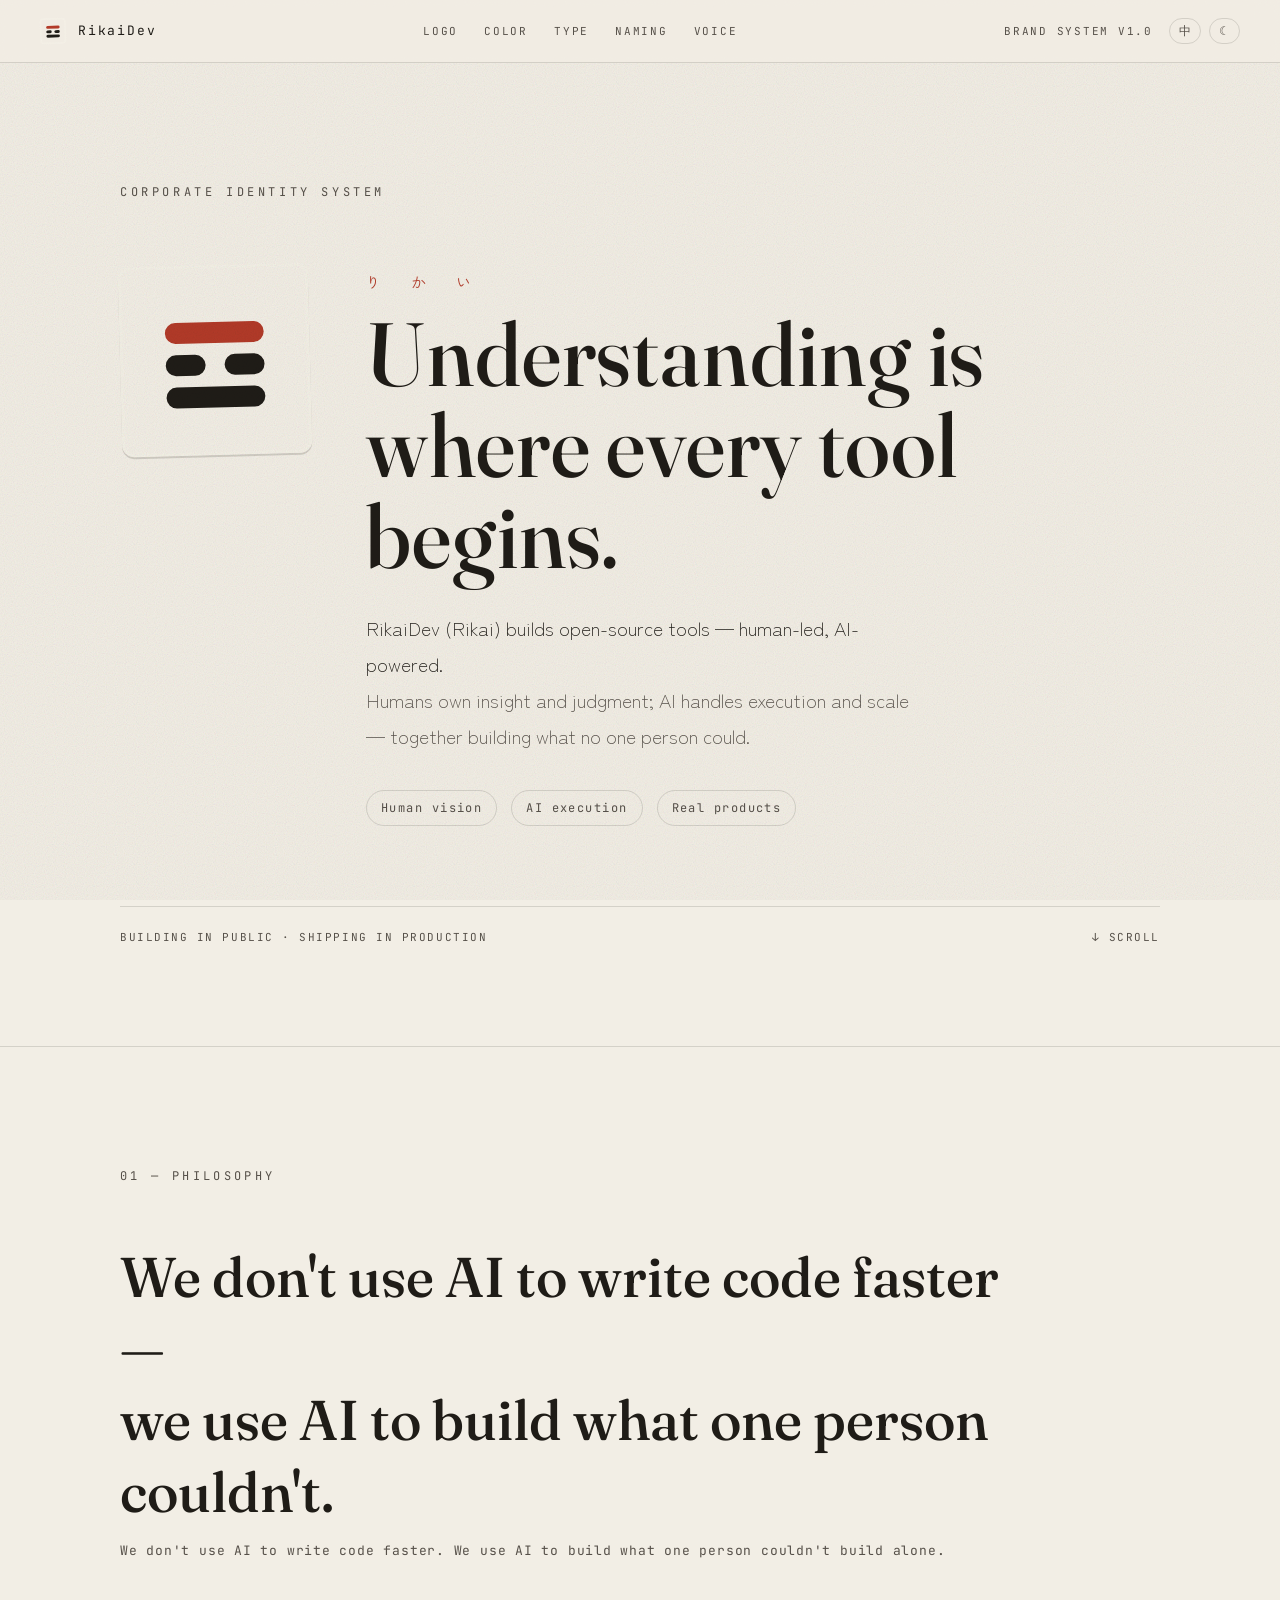
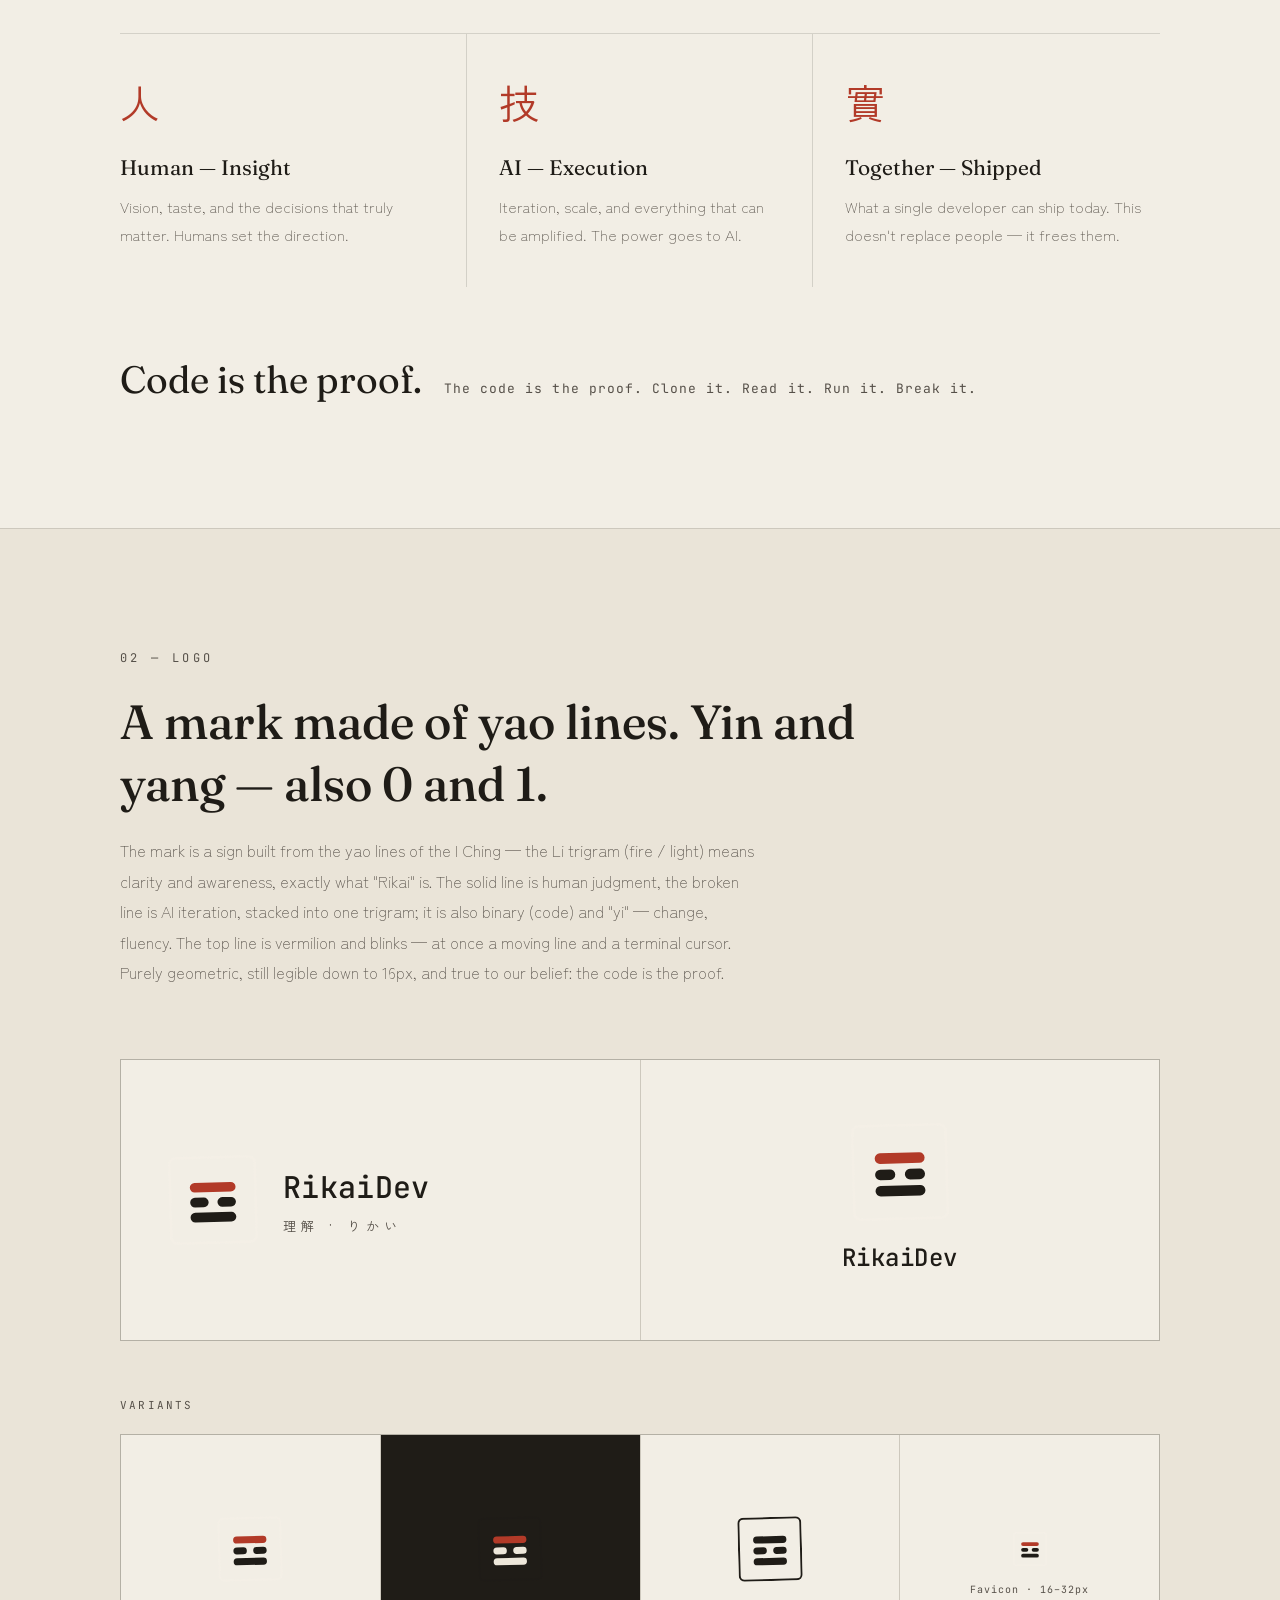
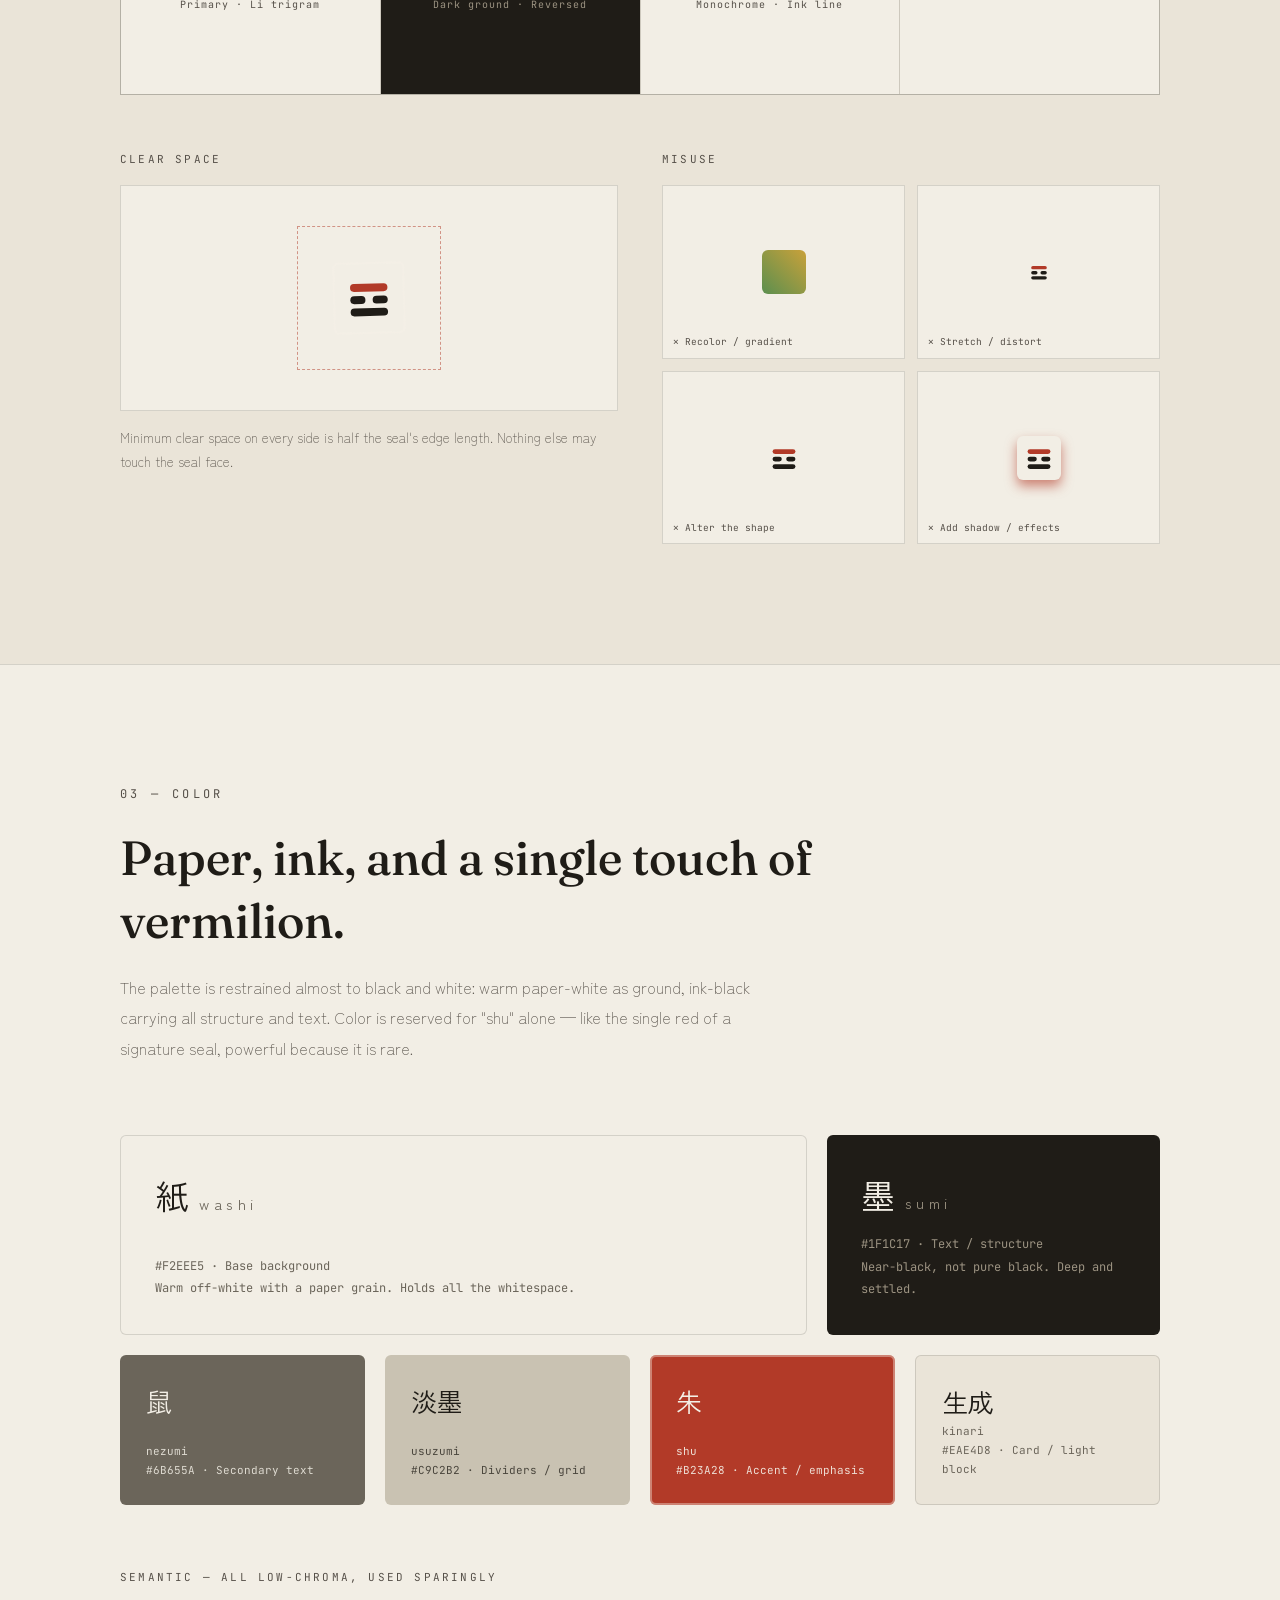
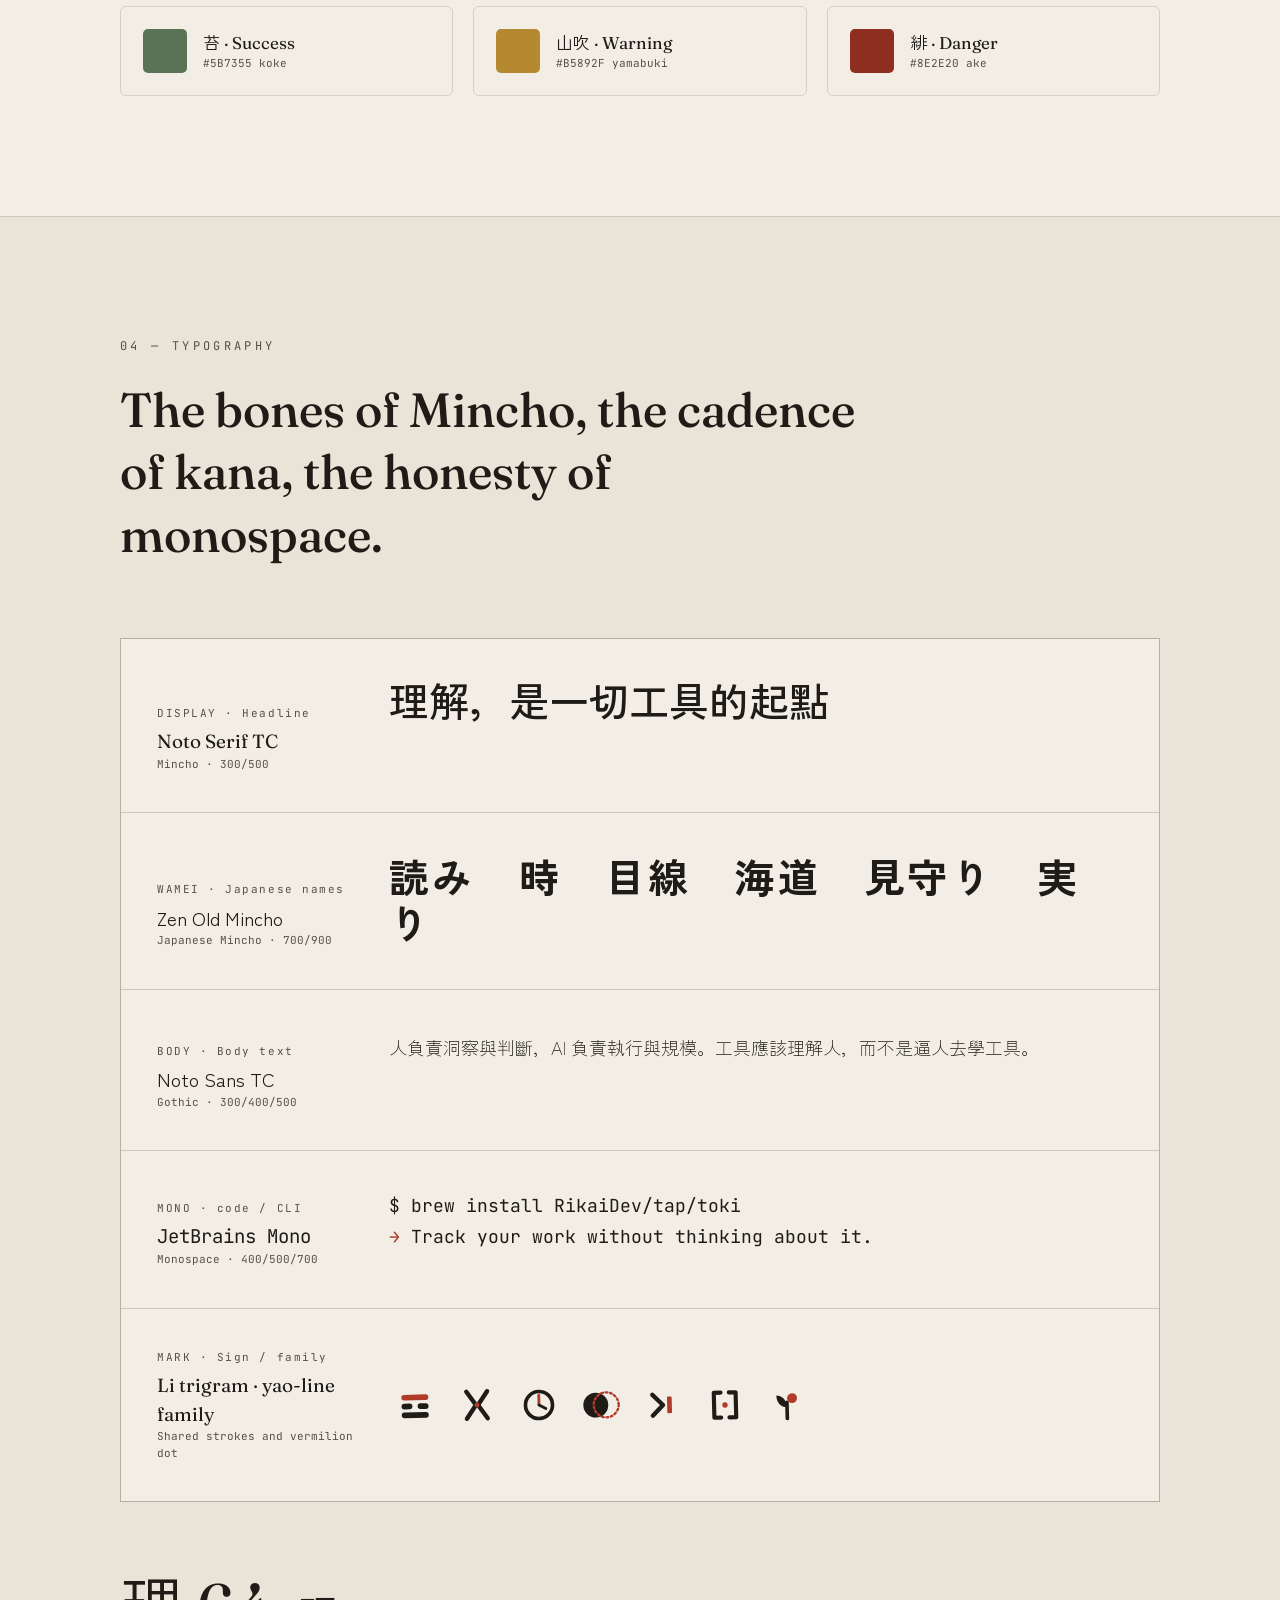
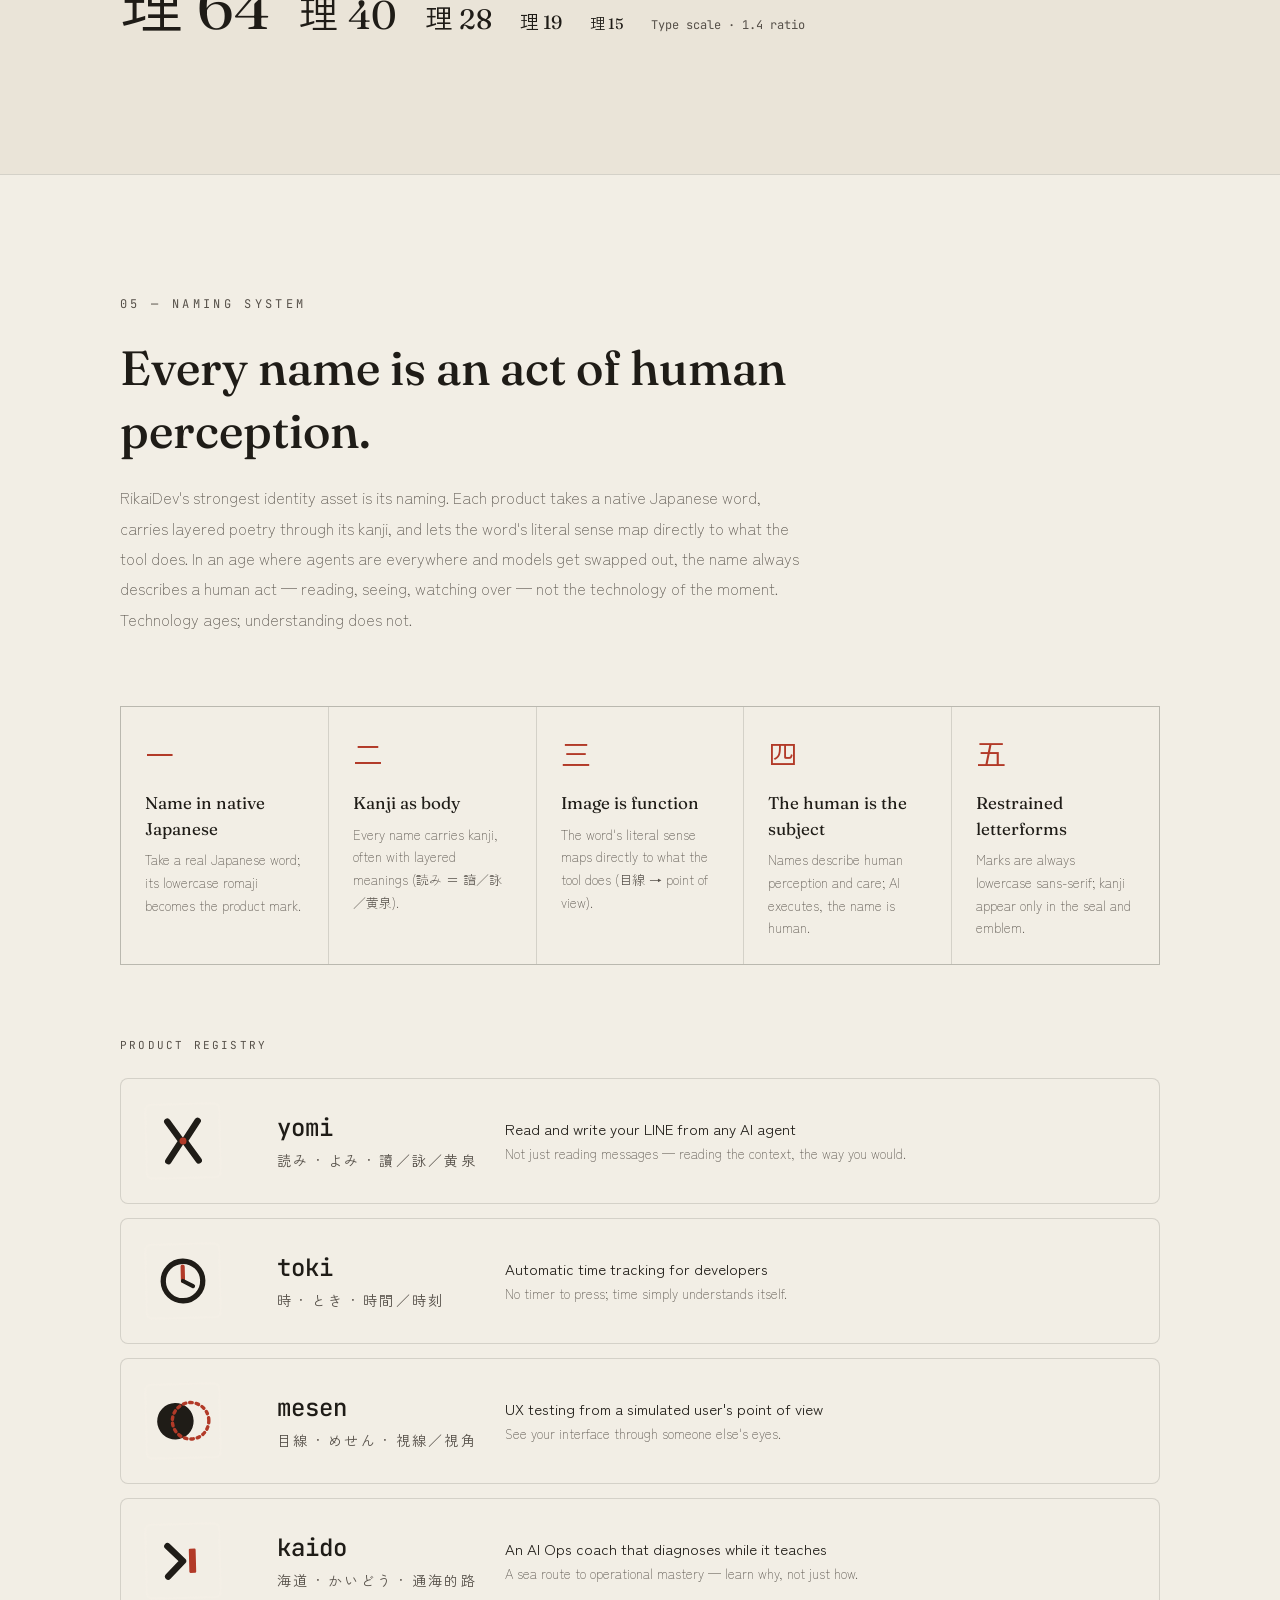
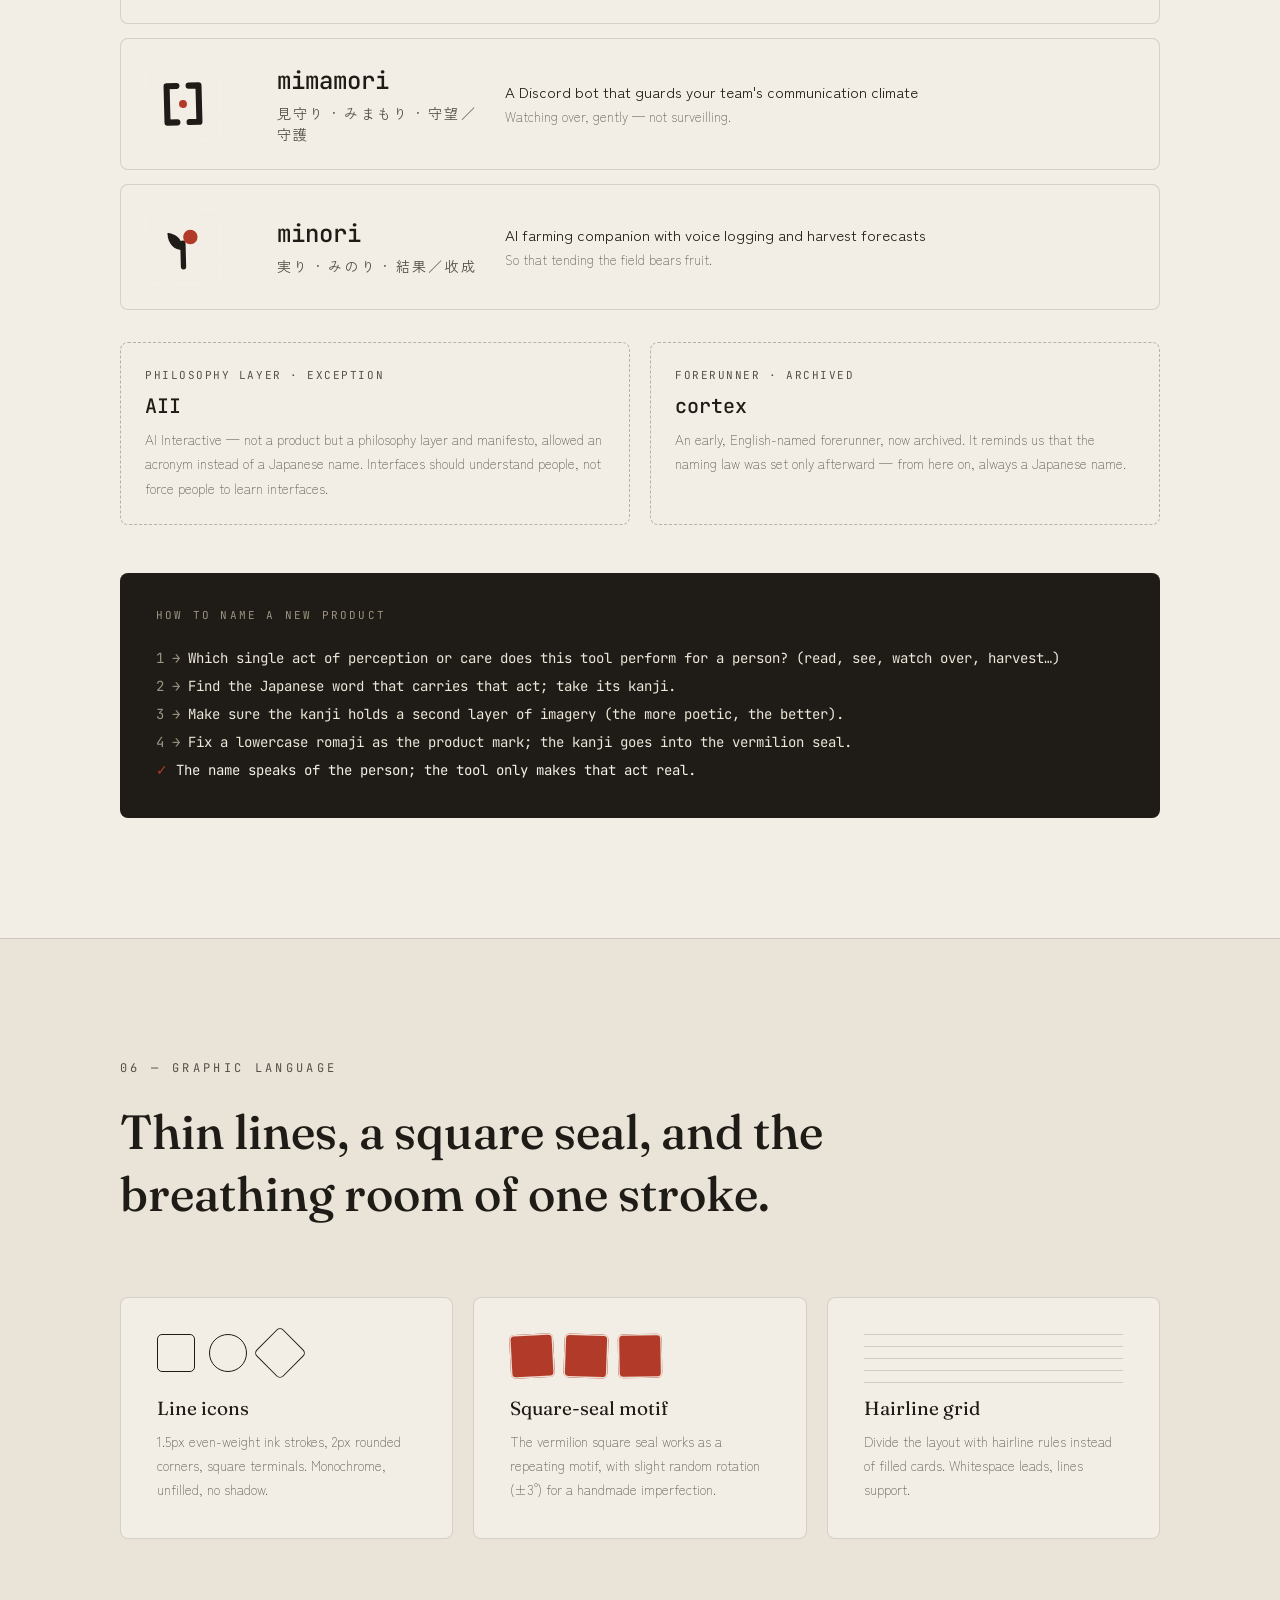
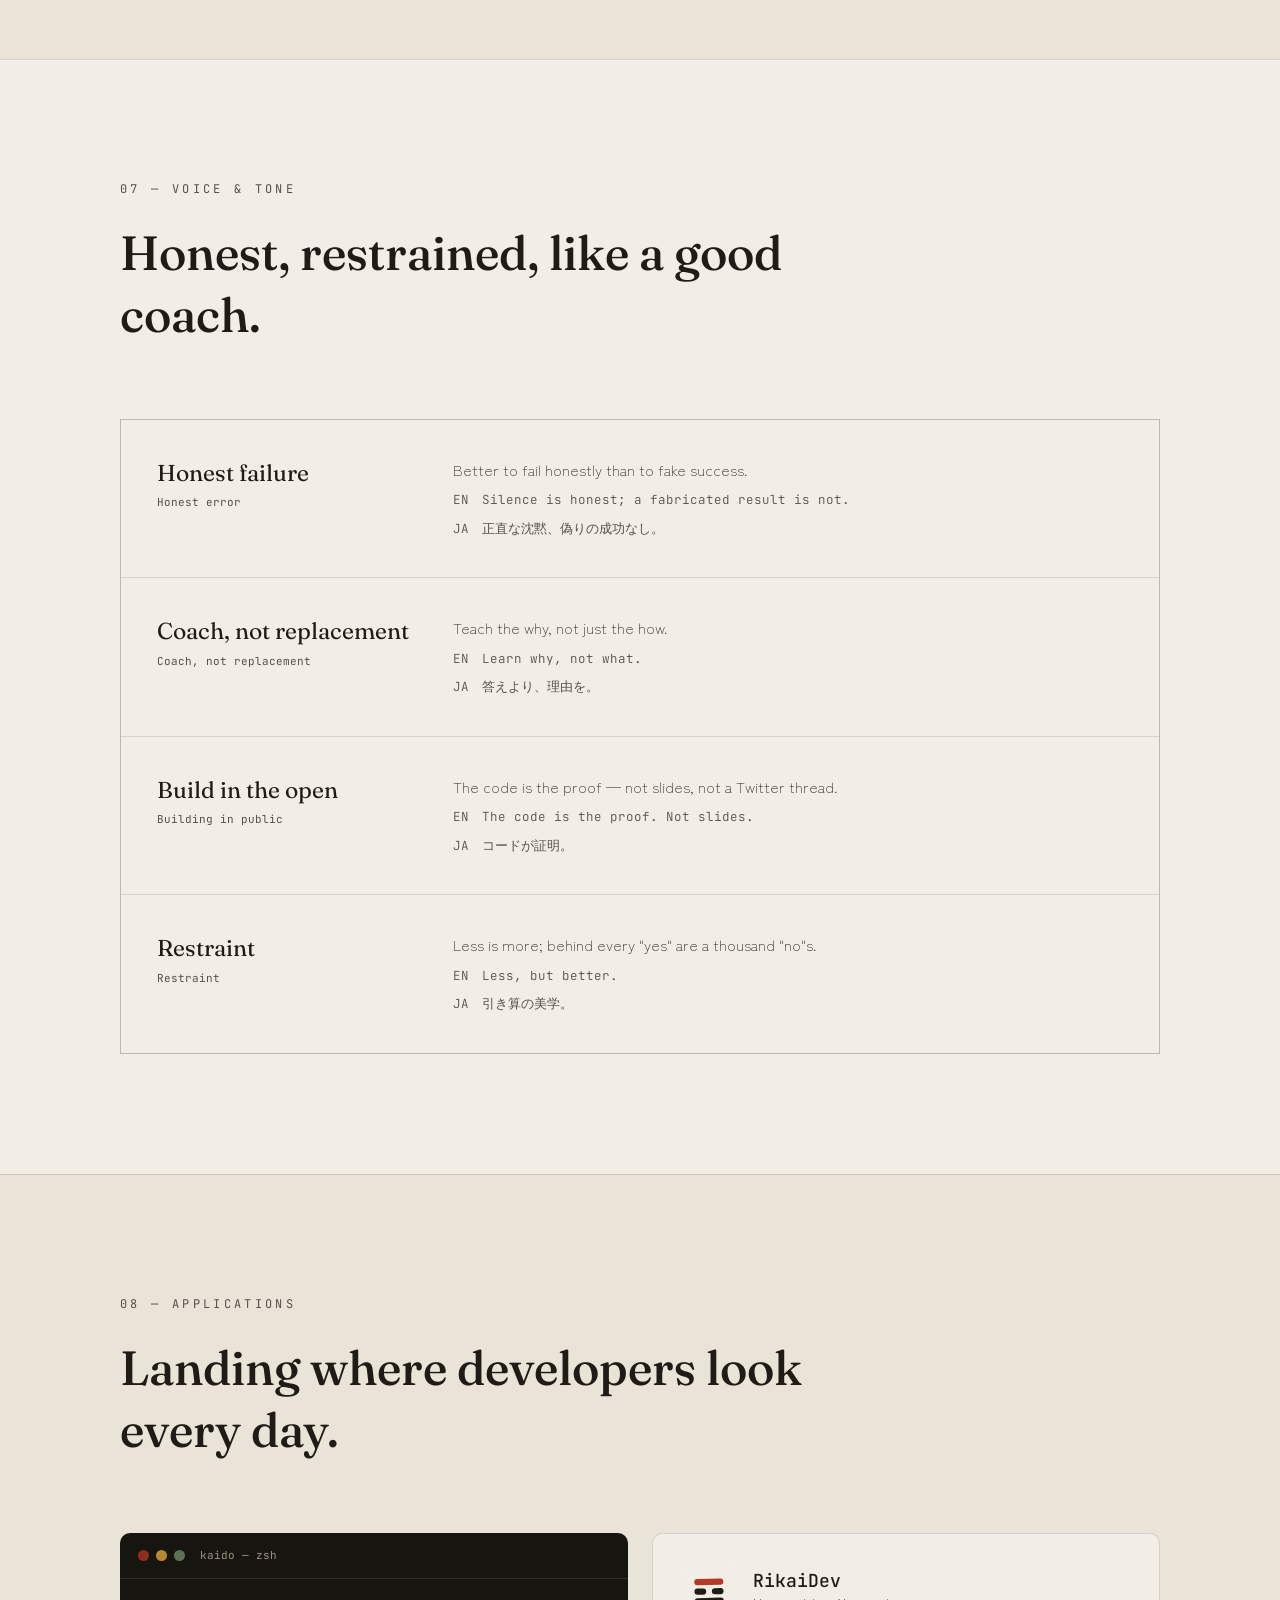
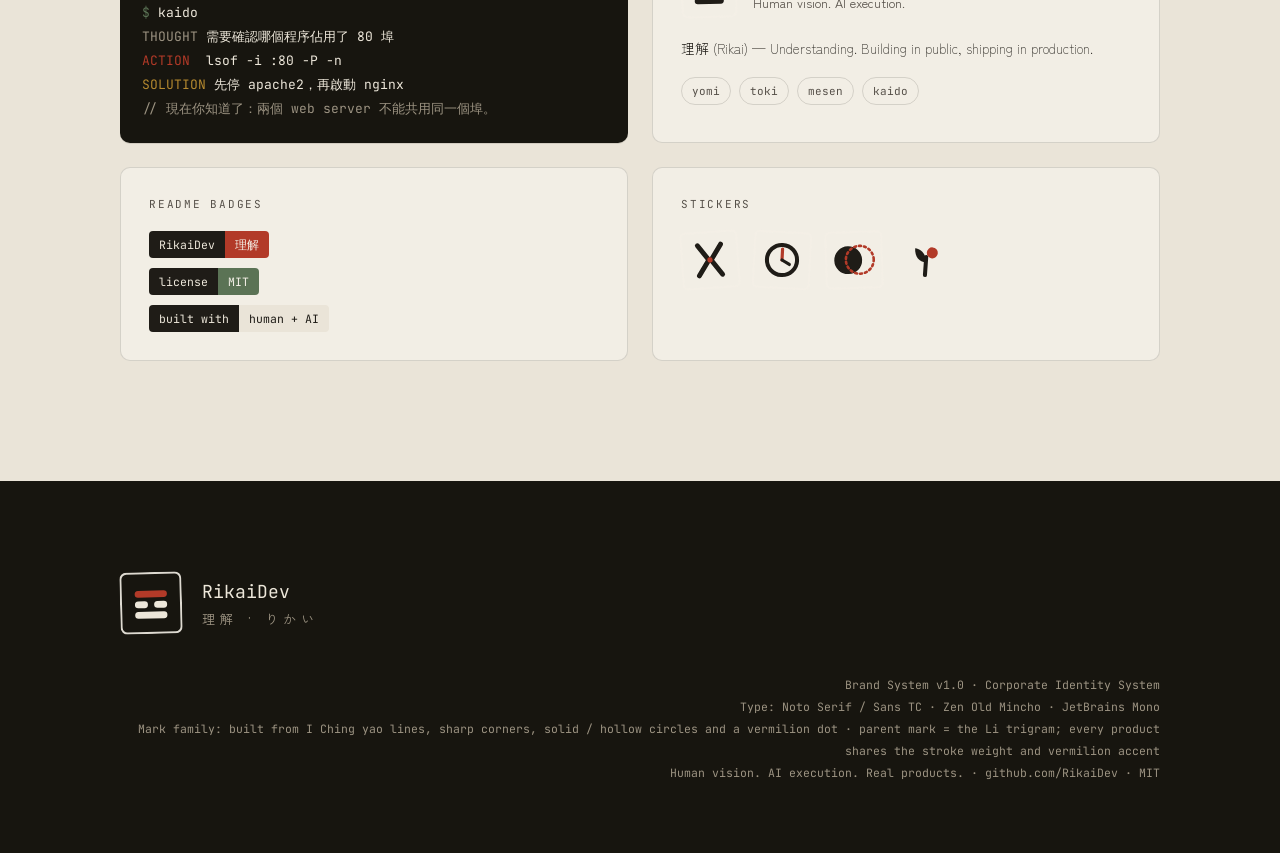
==== commit 05eb4228: "type: fix CJK display — Zen Kaku Gothic New (no glyph collision), looser zh heading leading; drop De" ====
--- a/brand/index.html
+++ b/brand/index.html
@@ -69,7 +69,7 @@
   <!-- fonts -->
   <link rel="preconnect" href="https://fonts.googleapis.com">
   <link rel="preconnect" href="https://fonts.gstatic.com" crossorigin>
-  <link href="https://fonts.googleapis.com/css2?family=Fraunces:opsz,wght@9..144,400..700&family=Dela+Gothic+One&family=Zen+Kaku+Gothic+New:wght@400;500;700&family=JetBrains+Mono:wght@400;500;700&display=swap" rel="stylesheet">
+  <link href="https://fonts.googleapis.com/css2?family=Fraunces:opsz,wght@9..144,400..700&family=Zen+Kaku+Gothic+New:wght@400;500;700;900&family=JetBrains+Mono:wght@400;500;700&display=swap" rel="stylesheet">
   <link rel="stylesheet" href="/assets/app.css">
 
   <!-- no-flash theme restore -->
--- a/assets/app.css
+++ b/assets/app.css
@@ -1,2 +1,2 @@
 /*! tailwindcss v4.3.2 | MIT License | https://tailwindcss.com */
-@layer properties{@supports (((-webkit-hyphens:none)) and (not (margin-trim:inline))) or ((-moz-orient:inline) and (not (color:rgb(from red r g b)))){*,:before,:after,::backdrop{--tw-rotate-x:initial;--tw-rotate-y:initial;--tw-rotate-z:initial;--tw-skew-x:initial;--tw-skew-y:initial;--tw-divide-y-reverse:0;--tw-border-style:solid;--tw-leading:initial;--tw-font-weight:initial;--tw-tracking:initial;--tw-shadow:0 0 #0000;--tw-shadow-color:initial;--tw-shadow-alpha:100%;--tw-inset-shadow:0 0 #0000;--tw-inset-shadow-color:initial;--tw-inset-shadow-alpha:100%;--tw-ring-color:initial;--tw-ring-shadow:0 0 #0000;--tw-inset-ring-color:initial;--tw-inset-ring-shadow:0 0 #0000;--tw-ring-inset:initial;--tw-ring-offset-width:0px;--tw-ring-offset-color:#fff;--tw-ring-offset-shadow:0 0 #0000;--tw-blur:initial;--tw-brightness:initial;--tw-contrast:initial;--tw-grayscale:initial;--tw-hue-rotate:initial;--tw-invert:initial;--tw-opacity:initial;--tw-saturate:initial;--tw-sepia:initial;--tw-drop-shadow:initial;--tw-drop-shadow-color:initial;--tw-drop-shadow-alpha:100%;--tw-drop-shadow-size:initial;--tw-backdrop-blur:initial;--tw-backdrop-brightness:initial;--tw-backdrop-contrast:initial;--tw-backdrop-grayscale:initial;--tw-backdrop-hue-rotate:initial;--tw-backdrop-invert:initial;--tw-backdrop-opacity:initial;--tw-backdrop-saturate:initial;--tw-backdrop-sepia:initial;--tw-duration:initial;--tw-translate-x:0;--tw-translate-y:0;--tw-translate-z:0;--tw-divide-x-reverse:0}}}@layer theme{:root,:host{--font-sans:"Zen Kaku Gothic New", sans-serif;--font-serif:"Fraunces", "Dela Gothic One", "Zen Kaku Gothic New", serif;--font-mono:"JetBrains Mono", monospace;--spacing:.25rem;--font-weight-light:300;--font-weight-medium:500;--font-weight-bold:700;--blur-md:12px;--default-transition-duration:.15s;--default-transition-timing-function:cubic-bezier(.4, 0, .2, 1);--default-font-family:var(--font-sans);--default-mono-font-family:var(--font-mono);--color-paper:#f2eee5;--color-paper2:#eae4d8;--color-card:#f2eee5;--color-ink:#1f1c17;--color-inksoft:#4a463d;--color-sub:#565049;--color-sub2:#635d51;--color-line:#1f1c1724;--color-linestrong:#1f1c1747;--color-codebg:#ede7db;--color-hi:#f4f0e7;--color-accent:#b23a28;--color-deep:#1f1c17;--color-deep2:#17150f;--color-ondark:#ede7da;--color-ondarksub:#9c9382;--font-mincho:"Dela Gothic One", "Zen Kaku Gothic New", sans-serif}}@layer base{*,:after,:before,::backdrop{box-sizing:border-box;border:0 solid;margin:0;padding:0}::file-selector-button{box-sizing:border-box;border:0 solid;margin:0;padding:0}html,:host{-webkit-text-size-adjust:100%;tab-size:4;line-height:1.5;font-family:var(--default-font-family,ui-sans-serif, system-ui, sans-serif, "Apple Color Emoji", "Segoe UI Emoji", "Segoe UI Symbol", "Noto Color Emoji");font-feature-settings:var(--default-font-feature-settings,normal);font-variation-settings:var(--default-font-variation-settings,normal);-webkit-tap-highlight-color:transparent}hr{height:0;color:inherit;border-top-width:1px}abbr:where([title]){-webkit-text-decoration:underline dotted;text-decoration:underline dotted}h1,h2,h3,h4,h5,h6{font-size:inherit;font-weight:inherit}a{color:inherit;-webkit-text-decoration:inherit;-webkit-text-decoration:inherit;-webkit-text-decoration:inherit;text-decoration:inherit}b,strong{font-weight:bolder}code,kbd,samp,pre{font-family:var(--default-mono-font-family,ui-monospace, SFMono-Regular, Menlo, Monaco, Consolas, "Liberation Mono", "Courier New", monospace);font-feature-settings:var(--default-mono-font-feature-settings,normal);font-variation-settings:var(--default-mono-font-variation-settings,normal);font-size:1em}small{font-size:80%}sub,sup{vertical-align:baseline;font-size:75%;line-height:0;position:relative}sub{bottom:-.25em}sup{top:-.5em}table{text-indent:0;border-color:inherit;border-collapse:collapse}:-moz-focusring{outline:auto}progress{vertical-align:baseline}summary{display:list-item}ol,ul,menu{list-style:none}img,svg,video,canvas,audio,iframe,embed,object{vertical-align:middle;display:block}img,video{max-width:100%;height:auto}button,input,select,optgroup,textarea{font:inherit;font-feature-settings:inherit;font-variation-settings:inherit;letter-spacing:inherit;color:inherit;opacity:1;background-color:#0000;border-radius:0}::file-selector-button{font:inherit;font-feature-settings:inherit;font-variation-settings:inherit;letter-spacing:inherit;color:inherit;opacity:1;background-color:#0000;border-radius:0}:where(select:is([multiple],[size])) optgroup{font-weight:bolder}:where(select:is([multiple],[size])) optgroup option{padding-inline-start:20px}::file-selector-button{margin-inline-end:4px}::placeholder{opacity:1}@supports (not ((-webkit-appearance:-apple-pay-button))) or (contain-intrinsic-size:1px){::placeholder{color:currentColor}@supports (color:color-mix(in lab, red, red)){::placeholder{color:color-mix(in oklab, currentcolor 50%, transparent)}}}textarea{resize:vertical}::-webkit-search-decoration{-webkit-appearance:none}::-webkit-date-and-time-value{min-height:1lh;text-align:inherit}::-webkit-datetime-edit{display:inline-flex}::-webkit-datetime-edit-fields-wrapper{padding:0}::-webkit-datetime-edit{padding-block:0}::-webkit-datetime-edit-year-field{padding-block:0}::-webkit-datetime-edit-month-field{padding-block:0}::-webkit-datetime-edit-day-field{padding-block:0}::-webkit-datetime-edit-hour-field{padding-block:0}::-webkit-datetime-edit-minute-field{padding-block:0}::-webkit-datetime-edit-second-field{padding-block:0}::-webkit-datetime-edit-millisecond-field{padding-block:0}::-webkit-datetime-edit-meridiem-field{padding-block:0}::-webkit-calendar-picker-indicator{line-height:1}:-moz-ui-invalid{box-shadow:none}button,input:where([type=button],[type=reset],[type=submit]){appearance:button}::file-selector-button{appearance:button}::-webkit-inner-spin-button{height:auto}::-webkit-outer-spin-button{height:auto}[hidden]:where(:not([hidden=until-found])){display:none!important}*{box-sizing:border-box}html{scroll-behavior:smooth}body{background:var(--color-paper);min-height:100vh;color:var(--color-ink);font-family:var(--font-sans);-webkit-font-smoothing:antialiased;transition:background .35s,color .35s;overflow-x:hidden}a{color:inherit;text-decoration:none}a:hover{color:var(--color-accent)}::selection{background:var(--color-accent);color:var(--color-hi)}}@layer components;@layer utilities{.absolute{position:absolute}.relative{position:relative}.static{position:static}.sticky{position:sticky}.inset-0{inset:0}.top-0{top:0}.bottom-2{bottom:calc(var(--spacing) * 2)}.left-2\.5{left:calc(var(--spacing) * 2.5)}.z-20{z-index:20}.z-30{z-index:30}.col-span-2{grid-column:span 2/span 2}.mx-auto{margin-inline:auto}.mt-1{margin-top:var(--spacing)}.mt-1\.5{margin-top:calc(var(--spacing) * 1.5)}.mt-8{margin-top:calc(var(--spacing) * 8)}.mt-10{margin-top:calc(var(--spacing) * 10)}.mt-12{margin-top:calc(var(--spacing) * 12)}.mt-14{margin-top:calc(var(--spacing) * 14)}.mt-16{margin-top:calc(var(--spacing) * 16)}.mt-20{margin-top:calc(var(--spacing) * 20)}.mt-\[14px\]{margin-top:14px}.mt-\[22px\]{margin-top:22px}.mt-\[34px\]{margin-top:34px}.mb-1{margin-bottom:var(--spacing)}.mb-1\.5{margin-bottom:calc(var(--spacing) * 1.5)}.mb-2{margin-bottom:calc(var(--spacing) * 2)}.mb-4{margin-bottom:calc(var(--spacing) * 4)}.mb-5{margin-bottom:calc(var(--spacing) * 5)}.mb-6{margin-bottom:calc(var(--spacing) * 6)}.mb-7{margin-bottom:calc(var(--spacing) * 7)}.mb-9{margin-bottom:calc(var(--spacing) * 9)}.mb-10{margin-bottom:calc(var(--spacing) * 10)}.mb-11{margin-bottom:calc(var(--spacing) * 11)}.mb-12{margin-bottom:calc(var(--spacing) * 12)}.mb-14{margin-bottom:calc(var(--spacing) * 14)}.mb-16{margin-bottom:calc(var(--spacing) * 16)}.mb-\[6px\]{margin-bottom:6px}.mb-\[10px\]{margin-bottom:10px}.mb-\[14px\]{margin-bottom:14px}.mb-\[18px\]{margin-bottom:18px}.mb-\[26px\]{margin-bottom:26px}.mb-\[38px\]{margin-bottom:38px}.mb-\[52px\]{margin-bottom:52px}.mb-\[72px\]{margin-bottom:72px}.ml-2{margin-left:calc(var(--spacing) * 2)}.block{display:block}.contents{display:contents}.flex{display:flex}.grid{display:grid}.hidden{display:none}.inline{display:inline}.inline-flex{display:inline-flex}.table{display:table}.aspect-\[1\.4\]{aspect-ratio:1.4}.aspect-square{aspect-ratio:1}.h-11{height:calc(var(--spacing) * 11)}.h-\[11px\]{height:11px}.h-\[26px\]{height:26px}.h-\[34px\]{height:34px}.h-\[38px\]{height:38px}.h-\[52px\]{height:52px}.h-\[56px\]{height:56px}.h-\[58px\]{height:58px}.h-\[60px\]{height:60px}.h-\[62px\]{height:62px}.h-\[64px\]{height:64px}.h-\[72px\]{height:72px}.h-\[76px\]{height:76px}.h-\[88px\]{height:88px}.h-\[96px\]{height:96px}.h-\[150px\]{height:150px}.h-full{height:100%}.min-h-\[150px\]{min-height:150px}.min-h-\[200px\]{min-height:200px}.min-h-\[220px\]{min-height:220px}.w-11{width:calc(var(--spacing) * 11)}.w-\[11px\]{width:11px}.w-\[26px\]{width:26px}.w-\[34px\]{width:34px}.w-\[38px\]{width:38px}.w-\[52px\]{width:52px}.w-\[56px\]{width:56px}.w-\[58px\]{width:58px}.w-\[62px\]{width:62px}.w-\[64px\]{width:64px}.w-\[72px\]{width:72px}.w-\[76px\]{width:76px}.w-\[88px\]{width:88px}.w-\[96px\]{width:96px}.w-\[150px\]{width:150px}.w-full{width:100%}.max-w-\[560px\]{max-width:560px}.max-w-\[600px\]{max-width:600px}.max-w-\[640px\]{max-width:640px}.max-w-\[680px\]{max-width:680px}.max-w-\[760px\]{max-width:760px}.max-w-\[820px\]{max-width:820px}.max-w-\[900px\]{max-width:900px}.max-w-\[1080px\]{max-width:1080px}.max-w-\[1120px\]{max-width:1120px}.shrink-0{flex-shrink:0}.rotate-2{rotate:2deg}.rotate-3{rotate:3deg}.rotate-45{rotate:45deg}.rotate-\[-1\.5deg\]{rotate:-1.5deg}.rotate-\[-1deg\]{rotate:-1deg}.rotate-\[-2deg\]{rotate:-2deg}.rotate-\[-3deg\]{rotate:-3deg}.rotate-\[-4deg\]{rotate:-4deg}.rotate-\[4deg\]{rotate:4deg}.transform{transform:var(--tw-rotate-x,) var(--tw-rotate-y,) var(--tw-rotate-z,) var(--tw-skew-x,) var(--tw-skew-y,)}.grid-cols-1{grid-template-columns:repeat(1,minmax(0,1fr))}.grid-cols-2{grid-template-columns:repeat(2,minmax(0,1fr))}.grid-cols-\[76px_1fr\]{grid-template-columns:76px 1fr}.flex-col{flex-direction:column}.flex-wrap{flex-wrap:wrap}.items-baseline{align-items:baseline}.items-center{align-items:center}.items-end{align-items:flex-end}.items-start{align-items:flex-start}.justify-between{justify-content:space-between}.justify-center{justify-content:center}.gap-2{gap:calc(var(--spacing) * 2)}.gap-2\.5{gap:calc(var(--spacing) * 2.5)}.gap-3{gap:calc(var(--spacing) * 3)}.gap-4{gap:calc(var(--spacing) * 4)}.gap-5{gap:calc(var(--spacing) * 5)}.gap-6{gap:calc(var(--spacing) * 6)}.gap-7{gap:calc(var(--spacing) * 7)}.gap-8{gap:calc(var(--spacing) * 8)}.gap-10{gap:calc(var(--spacing) * 10)}.gap-11{gap:calc(var(--spacing) * 11)}.gap-\[7px\]{gap:7px}.gap-\[11px\]{gap:11px}.gap-\[14px\]{gap:14px}.gap-\[18px\]{gap:18px}.gap-\[22px\]{gap:22px}.gap-\[26px\]{gap:26px}.gap-px{gap:1px}:where(.divide-y>:not(:last-child)){--tw-divide-y-reverse:0;border-bottom-style:var(--tw-border-style);border-top-style:var(--tw-border-style);border-top-width:calc(1px * var(--tw-divide-y-reverse));border-bottom-width:calc(1px * calc(1 - var(--tw-divide-y-reverse)))}:where(.divide-line>:not(:last-child)){border-color:var(--color-line)}.overflow-auto{overflow:auto}.overflow-hidden{overflow:hidden}.rounded{border-radius:.25rem}.rounded-\[4px\]{border-radius:4px}.rounded-\[5px\]{border-radius:5px}.rounded-\[6px\]{border-radius:6px}.rounded-\[7px\]{border-radius:7px}.rounded-\[8px\]{border-radius:8px}.rounded-\[10px\]{border-radius:10px}.rounded-\[12px\]{border-radius:12px}.rounded-full{border-radius:3.40282e38px}.border{border-style:var(--tw-border-style);border-width:1px}.border-y{border-block-style:var(--tw-border-style);border-block-width:1px}.border-t{border-top-style:var(--tw-border-style);border-top-width:1px}.border-b{border-bottom-style:var(--tw-border-style);border-bottom-width:1px}.border-dashed{--tw-border-style:dashed;border-style:dashed}.border-\[rgba\(237\,231\,218\,0\.3\)\]{border-color:#ede7da4d}.border-\[rgba\(237\,231\,218\,0\.14\)\]{border-color:#ede7da24}.border-accent{border-color:var(--color-accent)}.border-line{border-color:var(--color-line)}.border-linestrong{border-color:var(--color-linestrong)}.bg-\[rgba\(237\,231\,218\,0\.14\)\]{background-color:#ede7da24}.bg-accent{background-color:var(--color-accent)}.bg-card{background-color:var(--color-card)}.bg-codebg{background-color:var(--color-codebg)}.bg-deep{background-color:var(--color-deep)}.bg-deep2{background-color:var(--color-deep2)}.bg-ink{background-color:var(--color-ink)}.bg-line{background-color:var(--color-line)}.bg-paper{background-color:var(--color-paper)}.bg-paper2{background-color:var(--color-paper2)}.p-6{padding:calc(var(--spacing) * 6)}.p-7{padding:calc(var(--spacing) * 7)}.p-9{padding:calc(var(--spacing) * 9)}.p-10{padding:calc(var(--spacing) * 10)}.p-\[22px\]{padding:22px}.p-\[26px\]{padding:26px}.p-\[34px\]{padding:34px}.px-2\.5{padding-inline:calc(var(--spacing) * 2.5)}.px-3{padding-inline:calc(var(--spacing) * 3)}.px-6{padding-inline:calc(var(--spacing) * 6)}.px-8{padding-inline:calc(var(--spacing) * 8)}.px-\[13px\]{padding-inline:13px}.px-\[14px\]{padding-inline:14px}.px-\[18px\]{padding-inline:18px}.px-\[26px\]{padding-inline:26px}.py-2{padding-block:calc(var(--spacing) * 2)}.py-10{padding-block:calc(var(--spacing) * 10)}.py-11{padding-block:calc(var(--spacing) * 11)}.py-14{padding-block:calc(var(--spacing) * 14)}.py-16{padding-block:calc(var(--spacing) * 16)}.py-20{padding-block:calc(var(--spacing) * 20)}.py-\[5px\]{padding-block:5px}.py-\[6px\]{padding-block:6px}.py-\[7px\]{padding-block:7px}.py-\[9px\]{padding-block:9px}.py-\[13px\]{padding-block:13px}.py-\[14px\]{padding-block:14px}.py-\[15px\]{padding-block:15px}.py-\[18px\]{padding-block:18px}.py-\[30px\]{padding-block:30px}.py-\[34px\]{padding-block:34px}.py-\[38px\]{padding-block:38px}.pt-1\.5{padding-top:calc(var(--spacing) * 1.5)}.pt-20{padding-top:calc(var(--spacing) * 20)}.pt-\[22px\]{padding-top:22px}.pt-\[84px\]{padding-top:84px}.pt-\[90px\]{padding-top:90px}.pb-10{padding-bottom:calc(var(--spacing) * 10)}.pb-\[70px\]{padding-bottom:70px}.pb-\[72px\]{padding-bottom:72px}.pb-\[100px\]{padding-bottom:100px}.text-center{text-align:center}.text-left{text-align:left}.font-mincho{font-family:var(--font-mincho)}.font-mono{font-family:var(--font-mono)}.font-sans{font-family:var(--font-sans)}.font-serif{font-family:var(--font-serif)}.text-\[9\.5px\]{font-size:9.5px}.text-\[10px\]{font-size:10px}.text-\[11\.5px\]{font-size:11.5px}.text-\[11px\]{font-size:11px}.text-\[12\.5px\]{font-size:12.5px}.text-\[12px\]{font-size:12px}.text-\[13\.5px\]{font-size:13.5px}.text-\[13px\]{font-size:13px}.text-\[14px\]{font-size:14px}.text-\[15px\]{font-size:15px}.text-\[16px\]{font-size:16px}.text-\[17px\]{font-size:17px}.text-\[18px\]{font-size:18px}.text-\[19px\]{font-size:19px}.text-\[20px\]{font-size:20px}.text-\[21px\]{font-size:21px}.text-\[22px\]{font-size:22px}.text-\[23px\]{font-size:23px}.text-\[24px\]{font-size:24px}.text-\[26px\]{font-size:26px}.text-\[28px\]{font-size:28px}.text-\[30px\]{font-size:30px}.text-\[32px\]{font-size:32px}.text-\[34px\]{font-size:34px}.text-\[40px\]{font-size:40px}.text-\[64px\]{font-size:64px}.text-\[clamp\(16px\,2\.2vw\,20px\)\]{font-size:clamp(16px,2.2vw,20px)}.text-\[clamp\(26px\,3\.4vw\,38px\)\]{font-size:clamp(26px,3.4vw,38px)}.text-\[clamp\(26px\,3vw\,38px\)\]{font-size:clamp(26px,3vw,38px)}.text-\[clamp\(28px\,4vw\,46px\)\]{font-size:clamp(28px,4vw,46px)}.text-\[clamp\(28px\,4vw\,48px\)\]{font-size:clamp(28px,4vw,48px)}.text-\[clamp\(30px\,4\.4vw\,56px\)\]{font-size:clamp(30px,4.4vw,56px)}.text-\[clamp\(38px\,6vw\,72px\)\]{font-size:clamp(38px,6vw,72px)}.text-\[clamp\(44px\,7vw\,92px\)\]{font-size:clamp(44px,7vw,92px)}.leading-\[1\.02\]{--tw-leading:1.02;line-height:1.02}.leading-\[1\.2\]{--tw-leading:1.2;line-height:1.2}.leading-\[1\.3\]{--tw-leading:1.3;line-height:1.3}.leading-\[1\.7\]{--tw-leading:1.7;line-height:1.7}.leading-\[1\.08\]{--tw-leading:1.08;line-height:1.08}.leading-\[1\.8\]{--tw-leading:1.8;line-height:1.8}.leading-\[1\.9\]{--tw-leading:1.9;line-height:1.9}.leading-\[1\.15\]{--tw-leading:1.15;line-height:1.15}.leading-\[1\.25\]{--tw-leading:1.25;line-height:1.25}.leading-\[1\.28\]{--tw-leading:1.28;line-height:1.28}.leading-\[1\.75\]{--tw-leading:1.75;line-height:1.75}.leading-\[1\.85\]{--tw-leading:1.85;line-height:1.85}.leading-\[2\]{--tw-leading:2;line-height:2}.font-bold{--tw-font-weight:var(--font-weight-bold);font-weight:var(--font-weight-bold)}.font-light{--tw-font-weight:var(--font-weight-light);font-weight:var(--font-weight-light)}.font-medium{--tw-font-weight:var(--font-weight-medium);font-weight:var(--font-weight-medium)}.tracking-\[0\.01em\]{--tw-tracking:.01em;letter-spacing:.01em}.tracking-\[0\.1em\]{--tw-tracking:.1em;letter-spacing:.1em}.tracking-\[0\.02em\]{--tw-tracking:.02em;letter-spacing:.02em}.tracking-\[0\.2em\]{--tw-tracking:.2em;letter-spacing:.2em}.tracking-\[0\.3em\]{--tw-tracking:.3em;letter-spacing:.3em}.tracking-\[0\.04em\]{--tw-tracking:.04em;letter-spacing:.04em}.tracking-\[0\.4em\]{--tw-tracking:.4em;letter-spacing:.4em}.tracking-\[0\.05em\]{--tw-tracking:.05em;letter-spacing:.05em}.tracking-\[0\.5em\]{--tw-tracking:.5em;letter-spacing:.5em}.tracking-\[0\.06em\]{--tw-tracking:.06em;letter-spacing:.06em}.tracking-\[0\.08em\]{--tw-tracking:.08em;letter-spacing:.08em}.tracking-\[0\.12em\]{--tw-tracking:.12em;letter-spacing:.12em}.tracking-\[0\.14em\]{--tw-tracking:.14em;letter-spacing:.14em}.tracking-\[0\.16em\]{--tw-tracking:.16em;letter-spacing:.16em}.tracking-\[0\.28em\]{--tw-tracking:.28em;letter-spacing:.28em}.tracking-\[0\.42em\]{--tw-tracking:.42em;letter-spacing:.42em}.tracking-\[0\.55em\]{--tw-tracking:.55em;letter-spacing:.55em}.break-words{overflow-wrap:break-word}.whitespace-nowrap{white-space:nowrap}.text-accent{color:var(--color-accent)}.text-hi{color:var(--color-hi)}.text-ink{color:var(--color-ink)}.text-inksoft{color:var(--color-inksoft)}.text-ondark{color:var(--color-ondark)}.text-ondarksub{color:var(--color-ondarksub)}.text-paper{color:var(--color-paper)}.text-sub{color:var(--color-sub)}.text-sub2{color:var(--color-sub2)}.lowercase{text-transform:lowercase}.uppercase{text-transform:uppercase}.antialiased{-webkit-font-smoothing:antialiased;-moz-osx-font-smoothing:grayscale}.opacity-50{opacity:.5}.shadow{--tw-shadow:0 1px 3px 0 var(--tw-shadow-color,#0000001a), 0 1px 2px -1px var(--tw-shadow-color,#0000001a);box-shadow:var(--tw-inset-shadow), var(--tw-inset-ring-shadow), var(--tw-ring-offset-shadow), var(--tw-ring-shadow), var(--tw-shadow)}.shadow-\[0_1px_0_rgba\(31\,28\,23\,0\.12\)\]{--tw-shadow:0 1px 0 var(--tw-shadow-color,#1f1c171f);box-shadow:var(--tw-inset-shadow), var(--tw-inset-ring-shadow), var(--tw-ring-offset-shadow), var(--tw-ring-shadow), var(--tw-shadow)}.shadow-\[0_6px_12px_rgba\(178\,58\,40\,0\.6\)\]{--tw-shadow:0 6px 12px var(--tw-shadow-color,#b23a2899);box-shadow:var(--tw-inset-shadow), var(--tw-inset-ring-shadow), var(--tw-ring-offset-shadow), var(--tw-ring-shadow), var(--tw-shadow)}.shadow-\[inset_0_0_0_1\.5px_rgba\(244\,240\,231\,0\.9\)\]{--tw-shadow:inset 0 0 0 1.5px var(--tw-shadow-color,#f4f0e7e6);box-shadow:var(--tw-inset-shadow), var(--tw-inset-ring-shadow), var(--tw-ring-offset-shadow), var(--tw-ring-shadow), var(--tw-shadow)}.shadow-\[inset_0_0_0_1\.5px_rgba\(244\,240\,231\,0\.85\)\]{--tw-shadow:inset 0 0 0 1.5px var(--tw-shadow-color,#f4f0e7d9);box-shadow:var(--tw-inset-shadow), var(--tw-inset-ring-shadow), var(--tw-ring-offset-shadow), var(--tw-ring-shadow), var(--tw-shadow)}.shadow-\[inset_0_0_0_2\.5px_rgba\(244\,240\,231\,0\.9\)\]{--tw-shadow:inset 0 0 0 2.5px var(--tw-shadow-color,#f4f0e7e6);box-shadow:var(--tw-inset-shadow), var(--tw-inset-ring-shadow), var(--tw-ring-offset-shadow), var(--tw-ring-shadow), var(--tw-shadow)}.shadow-\[inset_0_0_0_2px_rgba\(31\,28\,23\,0\.35\)\]{--tw-shadow:inset 0 0 0 2px var(--tw-shadow-color,#1f1c1759);box-shadow:var(--tw-inset-shadow), var(--tw-inset-ring-shadow), var(--tw-ring-offset-shadow), var(--tw-ring-shadow), var(--tw-shadow)}.shadow-\[inset_0_0_0_2px_rgba\(244\,240\,231\,0\.4\)\]{--tw-shadow:inset 0 0 0 2px var(--tw-shadow-color,#f4f0e766);box-shadow:var(--tw-inset-shadow), var(--tw-inset-ring-shadow), var(--tw-ring-offset-shadow), var(--tw-ring-shadow), var(--tw-shadow)}.shadow-\[inset_0_0_0_2px_rgba\(244\,240\,231\,0\.9\)\]{--tw-shadow:inset 0 0 0 2px var(--tw-shadow-color,#f4f0e7e6);box-shadow:var(--tw-inset-shadow), var(--tw-inset-ring-shadow), var(--tw-ring-offset-shadow), var(--tw-ring-shadow), var(--tw-shadow)}.shadow-\[inset_0_0_0_2px_var\(--color-ink\,\#1F1C17\)\]{--tw-shadow:inset 0 0 0 2px var(--tw-shadow-color,var(--color-ink,#1f1c17));box-shadow:var(--tw-inset-shadow), var(--tw-inset-ring-shadow), var(--tw-ring-offset-shadow), var(--tw-ring-shadow), var(--tw-shadow)}.shadow-\[inset_0_0_0_3px_rgba\(244\,240\,231\,0\.92\)\,0_2px_0_rgba\(31\,28\,23\,0\.16\)\]{--tw-shadow:inset 0 0 0 3px var(--tw-shadow-color,#f4f0e7eb), 0 2px 0 var(--tw-shadow-color,#1f1c1729);box-shadow:var(--tw-inset-shadow), var(--tw-inset-ring-shadow), var(--tw-ring-offset-shadow), var(--tw-ring-shadow), var(--tw-shadow)}.filter{filter:var(--tw-blur,) var(--tw-brightness,) var(--tw-contrast,) var(--tw-grayscale,) var(--tw-hue-rotate,) var(--tw-invert,) var(--tw-saturate,) var(--tw-sepia,) var(--tw-drop-shadow,)}.backdrop-blur-md{--tw-backdrop-blur:blur(var(--blur-md));-webkit-backdrop-filter:var(--tw-backdrop-blur,) var(--tw-backdrop-brightness,) var(--tw-backdrop-contrast,) var(--tw-backdrop-grayscale,) var(--tw-backdrop-hue-rotate,) var(--tw-backdrop-invert,) var(--tw-backdrop-opacity,) var(--tw-backdrop-saturate,) var(--tw-backdrop-sepia,);backdrop-filter:var(--tw-backdrop-blur,) var(--tw-backdrop-brightness,) var(--tw-backdrop-contrast,) var(--tw-backdrop-grayscale,) var(--tw-backdrop-hue-rotate,) var(--tw-backdrop-invert,) var(--tw-backdrop-opacity,) var(--tw-backdrop-saturate,) var(--tw-backdrop-sepia,)}.backdrop-filter{-webkit-backdrop-filter:var(--tw-backdrop-blur,) var(--tw-backdrop-brightness,) var(--tw-backdrop-contrast,) var(--tw-backdrop-grayscale,) var(--tw-backdrop-hue-rotate,) var(--tw-backdrop-invert,) var(--tw-backdrop-opacity,) var(--tw-backdrop-saturate,) var(--tw-backdrop-sepia,);backdrop-filter:var(--tw-backdrop-blur,) var(--tw-backdrop-brightness,) var(--tw-backdrop-contrast,) var(--tw-backdrop-grayscale,) var(--tw-backdrop-hue-rotate,) var(--tw-backdrop-invert,) var(--tw-backdrop-opacity,) var(--tw-backdrop-saturate,) var(--tw-backdrop-sepia,)}.transition-\[border-color\,transform\]{transition-property:border-color,transform;transition-timing-function:var(--tw-ease,var(--default-transition-timing-function));transition-duration:var(--tw-duration,var(--default-transition-duration))}.transition-colors{transition-property:color,background-color,border-color,outline-color,text-decoration-color,fill,stroke,--tw-gradient-from,--tw-gradient-via,--tw-gradient-to;transition-timing-function:var(--tw-ease,var(--default-transition-timing-function));transition-duration:var(--tw-duration,var(--default-transition-duration))}.transition-opacity{transition-property:opacity;transition-timing-function:var(--tw-ease,var(--default-transition-timing-function));transition-duration:var(--tw-duration,var(--default-transition-duration))}.duration-200{--tw-duration:.2s;transition-duration:.2s}@media (hover:hover){.hover\:-translate-y-0\.5:hover{--tw-translate-y:calc(var(--spacing) * -.5);translate:var(--tw-translate-x) var(--tw-translate-y)}.hover\:border-accent:hover{border-color:var(--color-accent)}.hover\:text-accent:hover{color:var(--color-accent)}.hover\:text-ink:hover{color:var(--color-ink)}.hover\:opacity-90:hover{opacity:.9}}@media (min-width:400px){.xs\:hidden{display:none}.xs\:inline{display:inline}}@media (min-width:40rem){.sm\:col-span-1{grid-column:span 1/span 1}.sm\:inline{display:inline}.sm\:grid-cols-2{grid-template-columns:repeat(2,minmax(0,1fr))}.sm\:grid-cols-3{grid-template-columns:repeat(3,minmax(0,1fr))}.sm\:grid-cols-\[104px_200px_1fr\]{grid-template-columns:104px 200px 1fr}.sm\:gap-6{gap:calc(var(--spacing) * 6)}.sm\:gap-7{gap:calc(var(--spacing) * 7)}.sm\:text-right{text-align:right}}@media (min-width:48rem){.md\:col-span-2{grid-column:span 2/span 2}.md\:mb-16{margin-bottom:calc(var(--spacing) * 16)}.md\:flex{display:flex}.md\:h-\[190px\]{height:190px}.md\:w-\[190px\]{width:190px}.md\:grid-cols-2{grid-template-columns:repeat(2,minmax(0,1fr))}.md\:grid-cols-3{grid-template-columns:repeat(3,minmax(0,1fr))}.md\:grid-cols-4{grid-template-columns:repeat(4,minmax(0,1fr))}.md\:grid-cols-\[200px_1fr\]{grid-template-columns:200px 1fr}.md\:grid-cols-\[260px_1fr\]{grid-template-columns:260px 1fr}.md\:grid-cols-\[auto_1fr\]{grid-template-columns:auto 1fr}.md\:items-baseline{align-items:baseline}.md\:items-center{align-items:center}.md\:gap-8{gap:calc(var(--spacing) * 8)}.md\:gap-9{gap:calc(var(--spacing) * 9)}.md\:gap-14{gap:calc(var(--spacing) * 14)}:where(.md\:divide-x>:not(:last-child)){--tw-divide-x-reverse:0;border-inline-style:var(--tw-border-style);border-inline-start-width:calc(1px * var(--tw-divide-x-reverse));border-inline-end-width:calc(1px * calc(1 - var(--tw-divide-x-reverse)))}:where(.md\:divide-y-0>:not(:last-child)){--tw-divide-y-reverse:0;border-bottom-style:var(--tw-border-style);border-top-style:var(--tw-border-style);border-top-width:calc(0px * var(--tw-divide-y-reverse));border-bottom-width:calc(0px * calc(1 - var(--tw-divide-y-reverse)))}.md\:p-9{padding:calc(var(--spacing) * 9)}.md\:px-8{padding-inline:calc(var(--spacing) * 8)}.md\:px-9{padding-inline:calc(var(--spacing) * 9)}.md\:px-10{padding-inline:calc(var(--spacing) * 10)}.md\:px-12{padding-inline:calc(var(--spacing) * 12)}.md\:px-\[30px\]{padding-inline:30px}.md\:py-\[120px\]{padding-block:120px}.md\:pt-24{padding-top:calc(var(--spacing) * 24)}.md\:pt-\[120px\]{padding-top:120px}.md\:pr-8{padding-right:calc(var(--spacing) * 8)}.md\:pr-\[30px\]{padding-right:30px}.md\:pl-8{padding-left:calc(var(--spacing) * 8)}.md\:pl-\[30px\]{padding-left:30px}.md\:text-\[19px\]{font-size:19px}.md\:text-\[40px\]{font-size:40px}}@media (min-width:64rem){.lg\:grid-cols-3{grid-template-columns:repeat(3,minmax(0,1fr))}.lg\:grid-cols-5{grid-template-columns:repeat(5,minmax(0,1fr))}}}:root[data-theme=sumi]{--color-paper:#17150f;--color-paper2:#211d16;--color-card:#211d16;--color-ink:#ede7da;--color-inksoft:#c9c2b2;--color-sub:#a79e8c;--color-sub2:#948c79;--color-line:#ede7da29;--color-linestrong:#ede7da4d;--color-codebg:#211d16}*{scrollbar-width:thin;scrollbar-color:#1f1c1752 transparent}@supports (color:color-mix(in lab, red, red)){*{scrollbar-color:color-mix(in srgb, var(--color-ink) 32%, transparent) transparent}}::-webkit-scrollbar{width:8px;height:8px}::-webkit-scrollbar-track{background:0 0}::-webkit-scrollbar-thumb{background:#1f1c1747}@supports (color:color-mix(in lab, red, red)){::-webkit-scrollbar-thumb{background:color-mix(in srgb, var(--color-ink) 28%, transparent)}}::-webkit-scrollbar-thumb{background-clip:padding-box;border:2px solid #0000;border-radius:999px}::-webkit-scrollbar-thumb:hover{background:var(--color-accent);background-clip:padding-box}.rk-xscroll{scrollbar-gutter:stable;overflow-x:auto}@keyframes blink{0%,45%{opacity:1}55%,to{opacity:.14}}@keyframes riselite{0%{opacity:0;transform:translateY(8px)}to{opacity:1;transform:none}}.blink{animation:1.15s step-end infinite blink}.mark{display:block;overflow:visible}.grain{z-index:9;pointer-events:none;opacity:.5;mix-blend-mode:multiply;background-image:url("data:image/svg+xml;utf8,<svg xmlns=%22http://www.w3.org/2000/svg%22 width=%22160%22 height=%22160%22><filter id=%22n%22><feTurbulence type=%22fractalNoise%22 baseFrequency=%220.9%22 numOctaves=%222%22 stitchTiles=%22stitch%22/></filter><rect width=%22100%25%22 height=%22100%25%22 filter=%22url(%23n)%22 opacity=%220.35%22/></svg>");position:fixed;inset:0}:root[data-grain=off] .grain{display:none}:root[data-theme=sumi] .grain{mix-blend-mode:screen;opacity:.35}:root:not([data-lang=zh]) [data-t][lang=zh],:root[data-lang=zh] [data-t][lang=en]{display:none!important}.rk-controls{align-items:center;gap:8px;display:inline-flex}.rk-ctrl{font-family:var(--font-mono);border:1px solid var(--color-line);min-width:30px;color:var(--color-sub);cursor:pointer;background:0 0;border-radius:999px;padding:6px 9px;font-size:12px;line-height:1;transition:color .2s,border-color .2s}.rk-ctrl:hover{color:var(--color-ink);border-color:var(--color-accent)}@property --tw-rotate-x{syntax:"*";inherits:false}@property --tw-rotate-y{syntax:"*";inherits:false}@property --tw-rotate-z{syntax:"*";inherits:false}@property --tw-skew-x{syntax:"*";inherits:false}@property --tw-skew-y{syntax:"*";inherits:false}@property --tw-divide-y-reverse{syntax:"*";inherits:false;initial-value:0}@property --tw-border-style{syntax:"*";inherits:false;initial-value:solid}@property --tw-leading{syntax:"*";inherits:false}@property --tw-font-weight{syntax:"*";inherits:false}@property --tw-tracking{syntax:"*";inherits:false}@property --tw-shadow{syntax:"*";inherits:false;initial-value:0 0 #0000}@property --tw-shadow-color{syntax:"*";inherits:false}@property --tw-shadow-alpha{syntax:"<percentage>";inherits:false;initial-value:100%}@property --tw-inset-shadow{syntax:"*";inherits:false;initial-value:0 0 #0000}@property --tw-inset-shadow-color{syntax:"*";inherits:false}@property --tw-inset-shadow-alpha{syntax:"<percentage>";inherits:false;initial-value:100%}@property --tw-ring-color{syntax:"*";inherits:false}@property --tw-ring-shadow{syntax:"*";inherits:false;initial-value:0 0 #0000}@property --tw-inset-ring-color{syntax:"*";inherits:false}@property --tw-inset-ring-shadow{syntax:"*";inherits:false;initial-value:0 0 #0000}@property --tw-ring-inset{syntax:"*";inherits:false}@property --tw-ring-offset-width{syntax:"<length>";inherits:false;initial-value:0}@property --tw-ring-offset-color{syntax:"*";inherits:false;initial-value:#fff}@property --tw-ring-offset-shadow{syntax:"*";inherits:false;initial-value:0 0 #0000}@property --tw-blur{syntax:"*";inherits:false}@property --tw-brightness{syntax:"*";inherits:false}@property --tw-contrast{syntax:"*";inherits:false}@property --tw-grayscale{syntax:"*";inherits:false}@property --tw-hue-rotate{syntax:"*";inherits:false}@property --tw-invert{syntax:"*";inherits:false}@property --tw-opacity{syntax:"*";inherits:false}@property --tw-saturate{syntax:"*";inherits:false}@property --tw-sepia{syntax:"*";inherits:false}@property --tw-drop-shadow{syntax:"*";inherits:false}@property --tw-drop-shadow-color{syntax:"*";inherits:false}@property --tw-drop-shadow-alpha{syntax:"<percentage>";inherits:false;initial-value:100%}@property --tw-drop-shadow-size{syntax:"*";inherits:false}@property --tw-backdrop-blur{syntax:"*";inherits:false}@property --tw-backdrop-brightness{syntax:"*";inherits:false}@property --tw-backdrop-contrast{syntax:"*";inherits:false}@property --tw-backdrop-grayscale{syntax:"*";inherits:false}@property --tw-backdrop-hue-rotate{syntax:"*";inherits:false}@property --tw-backdrop-invert{syntax:"*";inherits:false}@property --tw-backdrop-opacity{syntax:"*";inherits:false}@property --tw-backdrop-saturate{syntax:"*";inherits:false}@property --tw-backdrop-sepia{syntax:"*";inherits:false}@property --tw-duration{syntax:"*";inherits:false}@property --tw-translate-x{syntax:"*";inherits:false;initial-value:0}@property --tw-translate-y{syntax:"*";inherits:false;initial-value:0}@property --tw-translate-z{syntax:"*";inherits:false;initial-value:0}@property --tw-divide-x-reverse{syntax:"*";inherits:false;initial-value:0}+@layer properties{@supports (((-webkit-hyphens:none)) and (not (margin-trim:inline))) or ((-moz-orient:inline) and (not (color:rgb(from red r g b)))){*,:before,:after,::backdrop{--tw-rotate-x:initial;--tw-rotate-y:initial;--tw-rotate-z:initial;--tw-skew-x:initial;--tw-skew-y:initial;--tw-space-y-reverse:0;--tw-divide-y-reverse:0;--tw-border-style:solid;--tw-leading:initial;--tw-font-weight:initial;--tw-tracking:initial;--tw-shadow:0 0 #0000;--tw-shadow-color:initial;--tw-shadow-alpha:100%;--tw-inset-shadow:0 0 #0000;--tw-inset-shadow-color:initial;--tw-inset-shadow-alpha:100%;--tw-ring-color:initial;--tw-ring-shadow:0 0 #0000;--tw-inset-ring-color:initial;--tw-inset-ring-shadow:0 0 #0000;--tw-ring-inset:initial;--tw-ring-offset-width:0px;--tw-ring-offset-color:#fff;--tw-ring-offset-shadow:0 0 #0000;--tw-blur:initial;--tw-brightness:initial;--tw-contrast:initial;--tw-grayscale:initial;--tw-hue-rotate:initial;--tw-invert:initial;--tw-opacity:initial;--tw-saturate:initial;--tw-sepia:initial;--tw-drop-shadow:initial;--tw-drop-shadow-color:initial;--tw-drop-shadow-alpha:100%;--tw-drop-shadow-size:initial;--tw-backdrop-blur:initial;--tw-backdrop-brightness:initial;--tw-backdrop-contrast:initial;--tw-backdrop-grayscale:initial;--tw-backdrop-hue-rotate:initial;--tw-backdrop-invert:initial;--tw-backdrop-opacity:initial;--tw-backdrop-saturate:initial;--tw-backdrop-sepia:initial;--tw-duration:initial;--tw-translate-x:0;--tw-translate-y:0;--tw-translate-z:0;--tw-divide-x-reverse:0}}}@layer theme{:root,:host{--font-sans:"Zen Kaku Gothic New", sans-serif;--font-serif:"Fraunces", "Zen Kaku Gothic New", sans-serif;--font-mono:"JetBrains Mono", monospace;--spacing:.25rem;--font-weight-light:300;--font-weight-medium:500;--font-weight-semibold:600;--font-weight-bold:700;--blur-md:12px;--default-transition-duration:.15s;--default-transition-timing-function:cubic-bezier(.4, 0, .2, 1);--default-font-family:var(--font-sans);--default-mono-font-family:var(--font-mono);--color-paper:#f2eee5;--color-paper2:#eae4d8;--color-card:#f2eee5;--color-ink:#1f1c17;--color-inksoft:#4a463d;--color-sub:#565049;--color-sub2:#635d51;--color-line:#1f1c1724;--color-linestrong:#1f1c1747;--color-codebg:#ede7db;--color-hi:#f4f0e7;--color-accent:#b23a28;--color-deep:#1f1c17;--color-deep2:#17150f;--color-ondark:#ede7da;--color-ondarksub:#9c9382;--font-mincho:"Zen Kaku Gothic New", sans-serif}}@layer base{*,:after,:before,::backdrop{box-sizing:border-box;border:0 solid;margin:0;padding:0}::file-selector-button{box-sizing:border-box;border:0 solid;margin:0;padding:0}html,:host{-webkit-text-size-adjust:100%;tab-size:4;line-height:1.5;font-family:var(--default-font-family,ui-sans-serif, system-ui, sans-serif, "Apple Color Emoji", "Segoe UI Emoji", "Segoe UI Symbol", "Noto Color Emoji");font-feature-settings:var(--default-font-feature-settings,normal);font-variation-settings:var(--default-font-variation-settings,normal);-webkit-tap-highlight-color:transparent}hr{height:0;color:inherit;border-top-width:1px}abbr:where([title]){-webkit-text-decoration:underline dotted;text-decoration:underline dotted}h1,h2,h3,h4,h5,h6{font-size:inherit;font-weight:inherit}a{color:inherit;-webkit-text-decoration:inherit;-webkit-text-decoration:inherit;-webkit-text-decoration:inherit;text-decoration:inherit}b,strong{font-weight:bolder}code,kbd,samp,pre{font-family:var(--default-mono-font-family,ui-monospace, SFMono-Regular, Menlo, Monaco, Consolas, "Liberation Mono", "Courier New", monospace);font-feature-settings:var(--default-mono-font-feature-settings,normal);font-variation-settings:var(--default-mono-font-variation-settings,normal);font-size:1em}small{font-size:80%}sub,sup{vertical-align:baseline;font-size:75%;line-height:0;position:relative}sub{bottom:-.25em}sup{top:-.5em}table{text-indent:0;border-color:inherit;border-collapse:collapse}:-moz-focusring{outline:auto}progress{vertical-align:baseline}summary{display:list-item}ol,ul,menu{list-style:none}img,svg,video,canvas,audio,iframe,embed,object{vertical-align:middle;display:block}img,video{max-width:100%;height:auto}button,input,select,optgroup,textarea{font:inherit;font-feature-settings:inherit;font-variation-settings:inherit;letter-spacing:inherit;color:inherit;opacity:1;background-color:#0000;border-radius:0}::file-selector-button{font:inherit;font-feature-settings:inherit;font-variation-settings:inherit;letter-spacing:inherit;color:inherit;opacity:1;background-color:#0000;border-radius:0}:where(select:is([multiple],[size])) optgroup{font-weight:bolder}:where(select:is([multiple],[size])) optgroup option{padding-inline-start:20px}::file-selector-button{margin-inline-end:4px}::placeholder{opacity:1}@supports (not ((-webkit-appearance:-apple-pay-button))) or (contain-intrinsic-size:1px){::placeholder{color:currentColor}@supports (color:color-mix(in lab, red, red)){::placeholder{color:color-mix(in oklab, currentcolor 50%, transparent)}}}textarea{resize:vertical}::-webkit-search-decoration{-webkit-appearance:none}::-webkit-date-and-time-value{min-height:1lh;text-align:inherit}::-webkit-datetime-edit{display:inline-flex}::-webkit-datetime-edit-fields-wrapper{padding:0}::-webkit-datetime-edit{padding-block:0}::-webkit-datetime-edit-year-field{padding-block:0}::-webkit-datetime-edit-month-field{padding-block:0}::-webkit-datetime-edit-day-field{padding-block:0}::-webkit-datetime-edit-hour-field{padding-block:0}::-webkit-datetime-edit-minute-field{padding-block:0}::-webkit-datetime-edit-second-field{padding-block:0}::-webkit-datetime-edit-millisecond-field{padding-block:0}::-webkit-datetime-edit-meridiem-field{padding-block:0}::-webkit-calendar-picker-indicator{line-height:1}:-moz-ui-invalid{box-shadow:none}button,input:where([type=button],[type=reset],[type=submit]){appearance:button}::file-selector-button{appearance:button}::-webkit-inner-spin-button{height:auto}::-webkit-outer-spin-button{height:auto}[hidden]:where(:not([hidden=until-found])){display:none!important}*{box-sizing:border-box}html{scroll-behavior:smooth}body{background:var(--color-paper);min-height:100vh;color:var(--color-ink);font-family:var(--font-sans);-webkit-font-smoothing:antialiased;transition:background .35s,color .35s;overflow-x:hidden}a{color:inherit;text-decoration:none}a:hover{color:var(--color-accent)}::selection{background:var(--color-accent);color:var(--color-hi)}}@layer components;@layer utilities{.absolute{position:absolute}.relative{position:relative}.static{position:static}.sticky{position:sticky}.inset-0{inset:0}.top-0{top:0}.bottom-2{bottom:calc(var(--spacing) * 2)}.left-2\.5{left:calc(var(--spacing) * 2.5)}.z-20{z-index:20}.z-30{z-index:30}.col-span-2{grid-column:span 2/span 2}.mx-auto{margin-inline:auto}.mt-1{margin-top:var(--spacing)}.mt-1\.5{margin-top:calc(var(--spacing) * 1.5)}.mt-8{margin-top:calc(var(--spacing) * 8)}.mt-10{margin-top:calc(var(--spacing) * 10)}.mt-12{margin-top:calc(var(--spacing) * 12)}.mt-14{margin-top:calc(var(--spacing) * 14)}.mt-16{margin-top:calc(var(--spacing) * 16)}.mt-20{margin-top:calc(var(--spacing) * 20)}.mt-\[14px\]{margin-top:14px}.mt-\[22px\]{margin-top:22px}.mt-\[34px\]{margin-top:34px}.mb-1{margin-bottom:var(--spacing)}.mb-1\.5{margin-bottom:calc(var(--spacing) * 1.5)}.mb-2{margin-bottom:calc(var(--spacing) * 2)}.mb-4{margin-bottom:calc(var(--spacing) * 4)}.mb-5{margin-bottom:calc(var(--spacing) * 5)}.mb-6{margin-bottom:calc(var(--spacing) * 6)}.mb-7{margin-bottom:calc(var(--spacing) * 7)}.mb-8{margin-bottom:calc(var(--spacing) * 8)}.mb-9{margin-bottom:calc(var(--spacing) * 9)}.mb-10{margin-bottom:calc(var(--spacing) * 10)}.mb-11{margin-bottom:calc(var(--spacing) * 11)}.mb-12{margin-bottom:calc(var(--spacing) * 12)}.mb-14{margin-bottom:calc(var(--spacing) * 14)}.mb-16{margin-bottom:calc(var(--spacing) * 16)}.mb-\[6px\]{margin-bottom:6px}.mb-\[10px\]{margin-bottom:10px}.mb-\[14px\]{margin-bottom:14px}.mb-\[18px\]{margin-bottom:18px}.mb-\[26px\]{margin-bottom:26px}.mb-\[38px\]{margin-bottom:38px}.mb-\[52px\]{margin-bottom:52px}.mb-\[72px\]{margin-bottom:72px}.ml-2{margin-left:calc(var(--spacing) * 2)}.block{display:block}.contents{display:contents}.flex{display:flex}.grid{display:grid}.hidden{display:none}.inline{display:inline}.inline-flex{display:inline-flex}.table{display:table}.aspect-\[1\.4\]{aspect-ratio:1.4}.aspect-square{aspect-ratio:1}.h-11{height:calc(var(--spacing) * 11)}.h-\[7px\]{height:7px}.h-\[11px\]{height:11px}.h-\[26px\]{height:26px}.h-\[34px\]{height:34px}.h-\[38px\]{height:38px}.h-\[52px\]{height:52px}.h-\[56px\]{height:56px}.h-\[58px\]{height:58px}.h-\[60px\]{height:60px}.h-\[62px\]{height:62px}.h-\[64px\]{height:64px}.h-\[72px\]{height:72px}.h-\[76px\]{height:76px}.h-\[88px\]{height:88px}.h-\[96px\]{height:96px}.h-\[150px\]{height:150px}.h-full{height:100%}.min-h-\[150px\]{min-height:150px}.min-h-\[200px\]{min-height:200px}.min-h-\[220px\]{min-height:220px}.w-11{width:calc(var(--spacing) * 11)}.w-\[7px\]{width:7px}.w-\[11px\]{width:11px}.w-\[26px\]{width:26px}.w-\[34px\]{width:34px}.w-\[38px\]{width:38px}.w-\[52px\]{width:52px}.w-\[56px\]{width:56px}.w-\[58px\]{width:58px}.w-\[62px\]{width:62px}.w-\[64px\]{width:64px}.w-\[72px\]{width:72px}.w-\[76px\]{width:76px}.w-\[88px\]{width:88px}.w-\[96px\]{width:96px}.w-\[150px\]{width:150px}.w-full{width:100%}.max-w-\[520px\]{max-width:520px}.max-w-\[560px\]{max-width:560px}.max-w-\[600px\]{max-width:600px}.max-w-\[640px\]{max-width:640px}.max-w-\[680px\]{max-width:680px}.max-w-\[760px\]{max-width:760px}.max-w-\[820px\]{max-width:820px}.max-w-\[900px\]{max-width:900px}.max-w-\[960px\]{max-width:960px}.max-w-\[1080px\]{max-width:1080px}.max-w-\[1120px\]{max-width:1120px}.max-w-\[1200px\]{max-width:1200px}.flex-1{flex:1}.shrink-0{flex-shrink:0}.rotate-2{rotate:2deg}.rotate-3{rotate:3deg}.rotate-45{rotate:45deg}.rotate-\[-1\.5deg\]{rotate:-1.5deg}.rotate-\[-1deg\]{rotate:-1deg}.rotate-\[-2deg\]{rotate:-2deg}.rotate-\[-3deg\]{rotate:-3deg}.rotate-\[-4deg\]{rotate:-4deg}.rotate-\[4deg\]{rotate:4deg}.transform{transform:var(--tw-rotate-x,) var(--tw-rotate-y,) var(--tw-rotate-z,) var(--tw-skew-x,) var(--tw-skew-y,)}.grid-cols-1{grid-template-columns:repeat(1,minmax(0,1fr))}.grid-cols-2{grid-template-columns:repeat(2,minmax(0,1fr))}.grid-cols-\[40px_1fr\]{grid-template-columns:40px 1fr}.grid-cols-\[76px_1fr\]{grid-template-columns:76px 1fr}.flex-col{flex-direction:column}.flex-wrap{flex-wrap:wrap}.items-baseline{align-items:baseline}.items-center{align-items:center}.items-end{align-items:flex-end}.items-start{align-items:flex-start}.items-stretch{align-items:stretch}.justify-between{justify-content:space-between}.justify-center{justify-content:center}.gap-1\.5{gap:calc(var(--spacing) * 1.5)}.gap-2{gap:calc(var(--spacing) * 2)}.gap-2\.5{gap:calc(var(--spacing) * 2.5)}.gap-3{gap:calc(var(--spacing) * 3)}.gap-4{gap:calc(var(--spacing) * 4)}.gap-5{gap:calc(var(--spacing) * 5)}.gap-6{gap:calc(var(--spacing) * 6)}.gap-7{gap:calc(var(--spacing) * 7)}.gap-8{gap:calc(var(--spacing) * 8)}.gap-10{gap:calc(var(--spacing) * 10)}.gap-11{gap:calc(var(--spacing) * 11)}.gap-12{gap:calc(var(--spacing) * 12)}.gap-\[7px\]{gap:7px}.gap-\[11px\]{gap:11px}.gap-\[14px\]{gap:14px}.gap-\[18px\]{gap:18px}.gap-\[22px\]{gap:22px}.gap-\[26px\]{gap:26px}.gap-px{gap:1px}:where(.space-y-1>:not(:last-child)){--tw-space-y-reverse:0;margin-block-start:calc(var(--spacing) * var(--tw-space-y-reverse));margin-block-end:calc(var(--spacing) * calc(1 - var(--tw-space-y-reverse)))}.gap-x-14{column-gap:calc(var(--spacing) * 14)}.gap-y-12{row-gap:calc(var(--spacing) * 12)}:where(.divide-y>:not(:last-child)){--tw-divide-y-reverse:0;border-bottom-style:var(--tw-border-style);border-top-style:var(--tw-border-style);border-top-width:calc(1px * var(--tw-divide-y-reverse));border-bottom-width:calc(1px * calc(1 - var(--tw-divide-y-reverse)))}:where(.divide-line>:not(:last-child)){border-color:var(--color-line)}.overflow-auto{overflow:auto}.overflow-hidden{overflow:hidden}.rounded{border-radius:.25rem}.rounded-\[4px\]{border-radius:4px}.rounded-\[5px\]{border-radius:5px}.rounded-\[6px\]{border-radius:6px}.rounded-\[7px\]{border-radius:7px}.rounded-\[8px\]{border-radius:8px}.rounded-\[10px\]{border-radius:10px}.rounded-\[12px\]{border-radius:12px}.rounded-full{border-radius:3.40282e38px}.border{border-style:var(--tw-border-style);border-width:1px}.border-y{border-block-style:var(--tw-border-style);border-block-width:1px}.border-t{border-top-style:var(--tw-border-style);border-top-width:1px}.border-r{border-right-style:var(--tw-border-style);border-right-width:1px}.border-b{border-bottom-style:var(--tw-border-style);border-bottom-width:1px}.border-dashed{--tw-border-style:dashed;border-style:dashed}.border-\[rgba\(237\,231\,218\,0\.3\)\]{border-color:#ede7da4d}.border-\[rgba\(237\,231\,218\,0\.14\)\]{border-color:#ede7da24}.border-accent{border-color:var(--color-accent)}.border-line{border-color:var(--color-line)}.border-linestrong{border-color:var(--color-linestrong)}.bg-\[rgba\(237\,231\,218\,0\.14\)\]{background-color:#ede7da24}.bg-accent{background-color:var(--color-accent)}.bg-card{background-color:var(--color-card)}.bg-codebg{background-color:var(--color-codebg)}.bg-deep{background-color:var(--color-deep)}.bg-deep2{background-color:var(--color-deep2)}.bg-ink{background-color:var(--color-ink)}.bg-line{background-color:var(--color-line)}.bg-paper{background-color:var(--color-paper)}.bg-paper2{background-color:var(--color-paper2)}.p-6{padding:calc(var(--spacing) * 6)}.p-7{padding:calc(var(--spacing) * 7)}.p-8{padding:calc(var(--spacing) * 8)}.p-9{padding:calc(var(--spacing) * 9)}.p-10{padding:calc(var(--spacing) * 10)}.p-\[22px\]{padding:22px}.p-\[26px\]{padding:26px}.p-\[34px\]{padding:34px}.px-2\.5{padding-inline:calc(var(--spacing) * 2.5)}.px-3{padding-inline:calc(var(--spacing) * 3)}.px-3\.5{padding-inline:calc(var(--spacing) * 3.5)}.px-4{padding-inline:calc(var(--spacing) * 4)}.px-6{padding-inline:calc(var(--spacing) * 6)}.px-8{padding-inline:calc(var(--spacing) * 8)}.px-\[13px\]{padding-inline:13px}.px-\[14px\]{padding-inline:14px}.px-\[18px\]{padding-inline:18px}.px-\[26px\]{padding-inline:26px}.py-1\.5{padding-block:calc(var(--spacing) * 1.5)}.py-2{padding-block:calc(var(--spacing) * 2)}.py-3{padding-block:calc(var(--spacing) * 3)}.py-7{padding-block:calc(var(--spacing) * 7)}.py-10{padding-block:calc(var(--spacing) * 10)}.py-11{padding-block:calc(var(--spacing) * 11)}.py-14{padding-block:calc(var(--spacing) * 14)}.py-16{padding-block:calc(var(--spacing) * 16)}.py-20{padding-block:calc(var(--spacing) * 20)}.py-24{padding-block:calc(var(--spacing) * 24)}.py-\[5px\]{padding-block:5px}.py-\[6px\]{padding-block:6px}.py-\[7px\]{padding-block:7px}.py-\[9px\]{padding-block:9px}.py-\[13px\]{padding-block:13px}.py-\[14px\]{padding-block:14px}.py-\[15px\]{padding-block:15px}.py-\[18px\]{padding-block:18px}.py-\[30px\]{padding-block:30px}.py-\[34px\]{padding-block:34px}.py-\[38px\]{padding-block:38px}.pt-1\.5{padding-top:calc(var(--spacing) * 1.5)}.pt-14{padding-top:calc(var(--spacing) * 14)}.pt-20{padding-top:calc(var(--spacing) * 20)}.pt-\[22px\]{padding-top:22px}.pt-\[84px\]{padding-top:84px}.pt-\[90px\]{padding-top:90px}.pb-10{padding-bottom:calc(var(--spacing) * 10)}.pb-14{padding-bottom:calc(var(--spacing) * 14)}.pb-\[70px\]{padding-bottom:70px}.pb-\[72px\]{padding-bottom:72px}.pb-\[100px\]{padding-bottom:100px}.text-center{text-align:center}.text-left{text-align:left}.font-mincho{font-family:var(--font-mincho)}.font-mono{font-family:var(--font-mono)}.font-sans{font-family:var(--font-sans)}.font-serif{font-family:var(--font-serif)}.text-\[9\.5px\]{font-size:9.5px}.text-\[10px\]{font-size:10px}.text-\[11\.5px\]{font-size:11.5px}.text-\[11px\]{font-size:11px}.text-\[12\.5px\]{font-size:12.5px}.text-\[12px\]{font-size:12px}.text-\[13\.5px\]{font-size:13.5px}.text-\[13px\]{font-size:13px}.text-\[14\.5px\]{font-size:14.5px}.text-\[14px\]{font-size:14px}.text-\[15px\]{font-size:15px}.text-\[16px\]{font-size:16px}.text-\[17px\]{font-size:17px}.text-\[18px\]{font-size:18px}.text-\[19px\]{font-size:19px}.text-\[20px\]{font-size:20px}.text-\[21px\]{font-size:21px}.text-\[22px\]{font-size:22px}.text-\[23px\]{font-size:23px}.text-\[24px\]{font-size:24px}.text-\[26px\]{font-size:26px}.text-\[28px\]{font-size:28px}.text-\[30px\]{font-size:30px}.text-\[32px\]{font-size:32px}.text-\[34px\]{font-size:34px}.text-\[40px\]{font-size:40px}.text-\[64px\]{font-size:64px}.text-\[72px\]{font-size:72px}.text-\[clamp\(16px\,1\.9vw\,20px\)\]{font-size:clamp(16px,1.9vw,20px)}.text-\[clamp\(16px\,2\.2vw\,20px\)\]{font-size:clamp(16px,2.2vw,20px)}.text-\[clamp\(26px\,3\.4vw\,38px\)\]{font-size:clamp(26px,3.4vw,38px)}.text-\[clamp\(26px\,3vw\,38px\)\]{font-size:clamp(26px,3vw,38px)}.text-\[clamp\(28px\,4\.4vw\,52px\)\]{font-size:clamp(28px,4.4vw,52px)}.text-\[clamp\(28px\,4vw\,46px\)\]{font-size:clamp(28px,4vw,46px)}.text-\[clamp\(28px\,4vw\,48px\)\]{font-size:clamp(28px,4vw,48px)}.text-\[clamp\(30px\,4\.4vw\,56px\)\]{font-size:clamp(30px,4.4vw,56px)}.text-\[clamp\(36px\,6\.5vw\,80px\)\]{font-size:clamp(36px,6.5vw,80px)}.text-\[clamp\(38px\,6vw\,72px\)\]{font-size:clamp(38px,6vw,72px)}.text-\[clamp\(44px\,7vw\,88px\)\]{font-size:clamp(44px,7vw,88px)}.text-\[clamp\(44px\,7vw\,92px\)\]{font-size:clamp(44px,7vw,92px)}.leading-\[0\.98\]{--tw-leading:.98;line-height:.98}.leading-\[1\.02\]{--tw-leading:1.02;line-height:1.02}.leading-\[1\.2\]{--tw-leading:1.2;line-height:1.2}.leading-\[1\.3\]{--tw-leading:1.3;line-height:1.3}.leading-\[1\.7\]{--tw-leading:1.7;line-height:1.7}.leading-\[1\.08\]{--tw-leading:1.08;line-height:1.08}.leading-\[1\.8\]{--tw-leading:1.8;line-height:1.8}.leading-\[1\.9\]{--tw-leading:1.9;line-height:1.9}.leading-\[1\.15\]{--tw-leading:1.15;line-height:1.15}.leading-\[1\.22\]{--tw-leading:1.22;line-height:1.22}.leading-\[1\.25\]{--tw-leading:1.25;line-height:1.25}.leading-\[1\.28\]{--tw-leading:1.28;line-height:1.28}.leading-\[1\.75\]{--tw-leading:1.75;line-height:1.75}.leading-\[1\.85\]{--tw-leading:1.85;line-height:1.85}.leading-\[1\.95\]{--tw-leading:1.95;line-height:1.95}.leading-\[2\]{--tw-leading:2;line-height:2}.leading-none{--tw-leading:1;line-height:1}.font-bold{--tw-font-weight:var(--font-weight-bold);font-weight:var(--font-weight-bold)}.font-light{--tw-font-weight:var(--font-weight-light);font-weight:var(--font-weight-light)}.font-medium{--tw-font-weight:var(--font-weight-medium);font-weight:var(--font-weight-medium)}.font-semibold{--tw-font-weight:var(--font-weight-semibold);font-weight:var(--font-weight-semibold)}.tracking-\[-0\.01em\]{--tw-tracking:-.01em;letter-spacing:-.01em}.tracking-\[0\.01em\]{--tw-tracking:.01em;letter-spacing:.01em}.tracking-\[0\.1em\]{--tw-tracking:.1em;letter-spacing:.1em}.tracking-\[0\.02em\]{--tw-tracking:.02em;letter-spacing:.02em}.tracking-\[0\.2em\]{--tw-tracking:.2em;letter-spacing:.2em}.tracking-\[0\.3em\]{--tw-tracking:.3em;letter-spacing:.3em}.tracking-\[0\.04em\]{--tw-tracking:.04em;letter-spacing:.04em}.tracking-\[0\.4em\]{--tw-tracking:.4em;letter-spacing:.4em}.tracking-\[0\.05em\]{--tw-tracking:.05em;letter-spacing:.05em}.tracking-\[0\.5em\]{--tw-tracking:.5em;letter-spacing:.5em}.tracking-\[0\.06em\]{--tw-tracking:.06em;letter-spacing:.06em}.tracking-\[0\.08em\]{--tw-tracking:.08em;letter-spacing:.08em}.tracking-\[0\.12em\]{--tw-tracking:.12em;letter-spacing:.12em}.tracking-\[0\.14em\]{--tw-tracking:.14em;letter-spacing:.14em}.tracking-\[0\.16em\]{--tw-tracking:.16em;letter-spacing:.16em}.tracking-\[0\.28em\]{--tw-tracking:.28em;letter-spacing:.28em}.tracking-\[0\.42em\]{--tw-tracking:.42em;letter-spacing:.42em}.tracking-\[0\.55em\]{--tw-tracking:.55em;letter-spacing:.55em}.break-words{overflow-wrap:break-word}.whitespace-nowrap{white-space:nowrap}.text-accent{color:var(--color-accent)}.text-hi{color:var(--color-hi)}.text-ink{color:var(--color-ink)}.text-inksoft{color:var(--color-inksoft)}.text-linestrong{color:var(--color-linestrong)}.text-ondark{color:var(--color-ondark)}.text-ondarksub{color:var(--color-ondarksub)}.text-paper{color:var(--color-paper)}.text-sub{color:var(--color-sub)}.text-sub2{color:var(--color-sub2)}.lowercase{text-transform:lowercase}.uppercase{text-transform:uppercase}.antialiased{-webkit-font-smoothing:antialiased;-moz-osx-font-smoothing:grayscale}.opacity-50{opacity:.5}.shadow{--tw-shadow:0 1px 3px 0 var(--tw-shadow-color,#0000001a), 0 1px 2px -1px var(--tw-shadow-color,#0000001a);box-shadow:var(--tw-inset-shadow), var(--tw-inset-ring-shadow), var(--tw-ring-offset-shadow), var(--tw-ring-shadow), var(--tw-shadow)}.shadow-\[0_1px_0_rgba\(31\,28\,23\,0\.12\)\]{--tw-shadow:0 1px 0 var(--tw-shadow-color,#1f1c171f);box-shadow:var(--tw-inset-shadow), var(--tw-inset-ring-shadow), var(--tw-ring-offset-shadow), var(--tw-ring-shadow), var(--tw-shadow)}.shadow-\[0_2px_0_rgba\(31\,28\,23\,0\.12\)\]{--tw-shadow:0 2px 0 var(--tw-shadow-color,#1f1c171f);box-shadow:var(--tw-inset-shadow), var(--tw-inset-ring-shadow), var(--tw-ring-offset-shadow), var(--tw-ring-shadow), var(--tw-shadow)}.shadow-\[0_6px_12px_rgba\(178\,58\,40\,0\.6\)\]{--tw-shadow:0 6px 12px var(--tw-shadow-color,#b23a2899);box-shadow:var(--tw-inset-shadow), var(--tw-inset-ring-shadow), var(--tw-ring-offset-shadow), var(--tw-ring-shadow), var(--tw-shadow)}.shadow-\[inset_0_0_0_1\.5px_rgba\(244\,240\,231\,0\.9\)\]{--tw-shadow:inset 0 0 0 1.5px var(--tw-shadow-color,#f4f0e7e6);box-shadow:var(--tw-inset-shadow), var(--tw-inset-ring-shadow), var(--tw-ring-offset-shadow), var(--tw-ring-shadow), var(--tw-shadow)}.shadow-\[inset_0_0_0_1\.5px_rgba\(244\,240\,231\,0\.85\)\]{--tw-shadow:inset 0 0 0 1.5px var(--tw-shadow-color,#f4f0e7d9);box-shadow:var(--tw-inset-shadow), var(--tw-inset-ring-shadow), var(--tw-ring-offset-shadow), var(--tw-ring-shadow), var(--tw-shadow)}.shadow-\[inset_0_0_0_2\.5px_rgba\(244\,240\,231\,0\.9\)\]{--tw-shadow:inset 0 0 0 2.5px var(--tw-shadow-color,#f4f0e7e6);box-shadow:var(--tw-inset-shadow), var(--tw-inset-ring-shadow), var(--tw-ring-offset-shadow), var(--tw-ring-shadow), var(--tw-shadow)}.shadow-\[inset_0_0_0_2px_rgba\(31\,28\,23\,0\.35\)\]{--tw-shadow:inset 0 0 0 2px var(--tw-shadow-color,#1f1c1759);box-shadow:var(--tw-inset-shadow), var(--tw-inset-ring-shadow), var(--tw-ring-offset-shadow), var(--tw-ring-shadow), var(--tw-shadow)}.shadow-\[inset_0_0_0_2px_rgba\(244\,240\,231\,0\.4\)\]{--tw-shadow:inset 0 0 0 2px var(--tw-shadow-color,#f4f0e766);box-shadow:var(--tw-inset-shadow), var(--tw-inset-ring-shadow), var(--tw-ring-offset-shadow), var(--tw-ring-shadow), var(--tw-shadow)}.shadow-\[inset_0_0_0_2px_rgba\(244\,240\,231\,0\.9\)\]{--tw-shadow:inset 0 0 0 2px var(--tw-shadow-color,#f4f0e7e6);box-shadow:var(--tw-inset-shadow), var(--tw-inset-ring-shadow), var(--tw-ring-offset-shadow), var(--tw-ring-shadow), var(--tw-shadow)}.shadow-\[inset_0_0_0_2px_var\(--color-ink\,\#1F1C17\)\]{--tw-shadow:inset 0 0 0 2px var(--tw-shadow-color,var(--color-ink,#1f1c17));box-shadow:var(--tw-inset-shadow), var(--tw-inset-ring-shadow), var(--tw-ring-offset-shadow), var(--tw-ring-shadow), var(--tw-shadow)}.shadow-\[inset_0_0_0_3px_rgba\(244\,240\,231\,0\.92\)\,0_2px_0_rgba\(31\,28\,23\,0\.16\)\]{--tw-shadow:inset 0 0 0 3px var(--tw-shadow-color,#f4f0e7eb), 0 2px 0 var(--tw-shadow-color,#1f1c1729);box-shadow:var(--tw-inset-shadow), var(--tw-inset-ring-shadow), var(--tw-ring-offset-shadow), var(--tw-ring-shadow), var(--tw-shadow)}.filter{filter:var(--tw-blur,) var(--tw-brightness,) var(--tw-contrast,) var(--tw-grayscale,) var(--tw-hue-rotate,) var(--tw-invert,) var(--tw-saturate,) var(--tw-sepia,) var(--tw-drop-shadow,)}.backdrop-blur-md{--tw-backdrop-blur:blur(var(--blur-md));-webkit-backdrop-filter:var(--tw-backdrop-blur,) var(--tw-backdrop-brightness,) var(--tw-backdrop-contrast,) var(--tw-backdrop-grayscale,) var(--tw-backdrop-hue-rotate,) var(--tw-backdrop-invert,) var(--tw-backdrop-opacity,) var(--tw-backdrop-saturate,) var(--tw-backdrop-sepia,);backdrop-filter:var(--tw-backdrop-blur,) var(--tw-backdrop-brightness,) var(--tw-backdrop-contrast,) var(--tw-backdrop-grayscale,) var(--tw-backdrop-hue-rotate,) var(--tw-backdrop-invert,) var(--tw-backdrop-opacity,) var(--tw-backdrop-saturate,) var(--tw-backdrop-sepia,)}.backdrop-filter{-webkit-backdrop-filter:var(--tw-backdrop-blur,) var(--tw-backdrop-brightness,) var(--tw-backdrop-contrast,) var(--tw-backdrop-grayscale,) var(--tw-backdrop-hue-rotate,) var(--tw-backdrop-invert,) var(--tw-backdrop-opacity,) var(--tw-backdrop-saturate,) var(--tw-backdrop-sepia,);backdrop-filter:var(--tw-backdrop-blur,) var(--tw-backdrop-brightness,) var(--tw-backdrop-contrast,) var(--tw-backdrop-grayscale,) var(--tw-backdrop-hue-rotate,) var(--tw-backdrop-invert,) var(--tw-backdrop-opacity,) var(--tw-backdrop-saturate,) var(--tw-backdrop-sepia,)}.transition-\[border-color\,transform\]{transition-property:border-color,transform;transition-timing-function:var(--tw-ease,var(--default-transition-timing-function));transition-duration:var(--tw-duration,var(--default-transition-duration))}.transition-colors{transition-property:color,background-color,border-color,outline-color,text-decoration-color,fill,stroke,--tw-gradient-from,--tw-gradient-via,--tw-gradient-to;transition-timing-function:var(--tw-ease,var(--default-transition-timing-function));transition-duration:var(--tw-duration,var(--default-transition-duration))}.transition-opacity{transition-property:opacity;transition-timing-function:var(--tw-ease,var(--default-transition-timing-function));transition-duration:var(--tw-duration,var(--default-transition-duration))}.duration-200{--tw-duration:.2s;transition-duration:.2s}.select-none{-webkit-user-select:none;user-select:none}@media (hover:hover){.hover\:-translate-y-0\.5:hover{--tw-translate-y:calc(var(--spacing) * -.5);translate:var(--tw-translate-x) var(--tw-translate-y)}.hover\:border-accent:hover{border-color:var(--color-accent)}.hover\:text-accent:hover{color:var(--color-accent)}.hover\:text-ink:hover{color:var(--color-ink)}.hover\:opacity-90:hover{opacity:.9}}@media (min-width:400px){.xs\:hidden{display:none}.xs\:inline{display:inline}}@media (min-width:40rem){.sm\:col-span-1{grid-column:span 1/span 1}.sm\:inline{display:inline}.sm\:grid-cols-2{grid-template-columns:repeat(2,minmax(0,1fr))}.sm\:grid-cols-3{grid-template-columns:repeat(3,minmax(0,1fr))}.sm\:grid-cols-\[104px_200px_1fr\]{grid-template-columns:104px 200px 1fr}.sm\:gap-5{gap:calc(var(--spacing) * 5)}.sm\:gap-6{gap:calc(var(--spacing) * 6)}.sm\:gap-7{gap:calc(var(--spacing) * 7)}.sm\:text-right{text-align:right}}@media (min-width:48rem){.md\:col-span-2{grid-column:span 2/span 2}.md\:mb-16{margin-bottom:calc(var(--spacing) * 16)}.md\:flex{display:flex}.md\:inline{display:inline}.md\:h-\[190px\]{height:190px}.md\:w-\[190px\]{width:190px}.md\:grid-cols-2{grid-template-columns:repeat(2,minmax(0,1fr))}.md\:grid-cols-3{grid-template-columns:repeat(3,minmax(0,1fr))}.md\:grid-cols-4{grid-template-columns:repeat(4,minmax(0,1fr))}.md\:grid-cols-\[200px_1fr\]{grid-template-columns:200px 1fr}.md\:grid-cols-\[260px_1fr\]{grid-template-columns:260px 1fr}.md\:grid-cols-\[auto_1fr\]{grid-template-columns:auto 1fr}.md\:items-baseline{align-items:baseline}.md\:items-center{align-items:center}.md\:gap-8{gap:calc(var(--spacing) * 8)}.md\:gap-9{gap:calc(var(--spacing) * 9)}.md\:gap-14{gap:calc(var(--spacing) * 14)}:where(.md\:divide-x>:not(:last-child)){--tw-divide-x-reverse:0;border-inline-style:var(--tw-border-style);border-inline-start-width:calc(1px * var(--tw-divide-x-reverse));border-inline-end-width:calc(1px * calc(1 - var(--tw-divide-x-reverse)))}:where(.md\:divide-y-0>:not(:last-child)){--tw-divide-y-reverse:0;border-bottom-style:var(--tw-border-style);border-top-style:var(--tw-border-style);border-top-width:calc(0px * var(--tw-divide-y-reverse));border-bottom-width:calc(0px * calc(1 - var(--tw-divide-y-reverse)))}.md\:p-9{padding:calc(var(--spacing) * 9)}.md\:p-10{padding:calc(var(--spacing) * 10)}.md\:px-8{padding-inline:calc(var(--spacing) * 8)}.md\:px-9{padding-inline:calc(var(--spacing) * 9)}.md\:px-10{padding-inline:calc(var(--spacing) * 10)}.md\:px-12{padding-inline:calc(var(--spacing) * 12)}.md\:px-\[30px\]{padding-inline:30px}.md\:py-32{padding-block:calc(var(--spacing) * 32)}.md\:py-\[104px\]{padding-block:104px}.md\:py-\[120px\]{padding-block:120px}.md\:pt-20{padding-top:calc(var(--spacing) * 20)}.md\:pt-24{padding-top:calc(var(--spacing) * 24)}.md\:pt-\[120px\]{padding-top:120px}.md\:pr-8{padding-right:calc(var(--spacing) * 8)}.md\:pr-\[30px\]{padding-right:30px}.md\:pl-8{padding-left:calc(var(--spacing) * 8)}.md\:pl-\[30px\]{padding-left:30px}.md\:text-\[19px\]{font-size:19px}.md\:text-\[40px\]{font-size:40px}}@media (min-width:64rem){.lg\:grid-cols-3{grid-template-columns:repeat(3,minmax(0,1fr))}.lg\:grid-cols-4{grid-template-columns:repeat(4,minmax(0,1fr))}.lg\:grid-cols-5{grid-template-columns:repeat(5,minmax(0,1fr))}.lg\:grid-cols-\[1\.05fr_0\.95fr\]{grid-template-columns:1.05fr .95fr}.lg\:gap-14{gap:calc(var(--spacing) * 14)}}}:root[data-theme=sumi]{--color-paper:#17150f;--color-paper2:#211d16;--color-card:#211d16;--color-ink:#ede7da;--color-inksoft:#c9c2b2;--color-sub:#a79e8c;--color-sub2:#948c79;--color-line:#ede7da29;--color-linestrong:#ede7da4d;--color-codebg:#211d16}*{scrollbar-width:thin;scrollbar-color:#1f1c1752 transparent}@supports (color:color-mix(in lab, red, red)){*{scrollbar-color:color-mix(in srgb, var(--color-ink) 32%, transparent) transparent}}::-webkit-scrollbar{width:8px;height:8px}::-webkit-scrollbar-track{background:0 0}::-webkit-scrollbar-thumb{background:#1f1c1747}@supports (color:color-mix(in lab, red, red)){::-webkit-scrollbar-thumb{background:color-mix(in srgb, var(--color-ink) 28%, transparent)}}::-webkit-scrollbar-thumb{background-clip:padding-box;border:2px solid #0000;border-radius:999px}::-webkit-scrollbar-thumb:hover{background:var(--color-accent);background-clip:padding-box}.rk-xscroll{scrollbar-gutter:stable;overflow-x:auto}@keyframes blink{0%,45%{opacity:1}55%,to{opacity:.14}}@keyframes riselite{0%{opacity:0;transform:translateY(8px)}to{opacity:1;transform:none}}@keyframes pulse{50%{opacity:.5}}.blink{animation:1.15s step-end infinite blink}.pulse{transform-origin:50%;animation:2.4s ease-in-out infinite pulse}[data-reveal]{opacity:0;transition:opacity .7s,transform .7s cubic-bezier(.2,.7,.2,1);transform:translateY(14px)}[data-reveal].is-in{opacity:1;transform:none}@media (prefers-reduced-motion:reduce){[data-reveal]{opacity:1;transition:none;transform:none}}.mark{display:block;overflow:visible}.rk-marquee{-webkit-user-select:none;user-select:none;display:flex;overflow:hidden}.rk-marquee__track{white-space:nowrap;flex-shrink:0;gap:0;animation:32s linear infinite rk-marquee;display:flex}.rk-marquee:hover .rk-marquee__track{animation-play-state:paused}@keyframes rk-marquee{0%{transform:translate(0)}to{transform:translate(-100%)}}@media (prefers-reduced-motion:reduce){.rk-marquee__track{animation:none}}.grain{z-index:9;pointer-events:none;opacity:.5;mix-blend-mode:multiply;background-image:url("data:image/svg+xml;utf8,<svg xmlns=%22http://www.w3.org/2000/svg%22 width=%22160%22 height=%22160%22><filter id=%22n%22><feTurbulence type=%22fractalNoise%22 baseFrequency=%220.9%22 numOctaves=%222%22 stitchTiles=%22stitch%22/></filter><rect width=%22100%25%22 height=%22100%25%22 filter=%22url(%23n)%22 opacity=%220.35%22/></svg>");position:fixed;inset:0}:root[data-grain=off] .grain{display:none}:root[data-theme=sumi] .grain{mix-blend-mode:screen;opacity:.35}:root:not([data-lang=zh]) [data-t][lang=zh],:root[data-lang=zh] [data-t][lang=en]{display:none!important}:root[data-lang=zh] h1{letter-spacing:.01em;line-height:1.18}:root[data-lang=zh] h2{letter-spacing:.01em;line-height:1.32}:root[data-lang=zh] h3{line-height:1.4}.rk-controls{align-items:center;gap:8px;display:inline-flex}.rk-ctrl{font-family:var(--font-mono);border:1px solid var(--color-line);min-width:30px;color:var(--color-sub);cursor:pointer;background:0 0;border-radius:999px;padding:6px 9px;font-size:12px;line-height:1;transition:color .2s,border-color .2s}.rk-ctrl:hover{color:var(--color-ink);border-color:var(--color-accent)}@property --tw-rotate-x{syntax:"*";inherits:false}@property --tw-rotate-y{syntax:"*";inherits:false}@property --tw-rotate-z{syntax:"*";inherits:false}@property --tw-skew-x{syntax:"*";inherits:false}@property --tw-skew-y{syntax:"*";inherits:false}@property --tw-space-y-reverse{syntax:"*";inherits:false;initial-value:0}@property --tw-divide-y-reverse{syntax:"*";inherits:false;initial-value:0}@property --tw-border-style{syntax:"*";inherits:false;initial-value:solid}@property --tw-leading{syntax:"*";inherits:false}@property --tw-font-weight{syntax:"*";inherits:false}@property --tw-tracking{syntax:"*";inherits:false}@property --tw-shadow{syntax:"*";inherits:false;initial-value:0 0 #0000}@property --tw-shadow-color{syntax:"*";inherits:false}@property --tw-shadow-alpha{syntax:"<percentage>";inherits:false;initial-value:100%}@property --tw-inset-shadow{syntax:"*";inherits:false;initial-value:0 0 #0000}@property --tw-inset-shadow-color{syntax:"*";inherits:false}@property --tw-inset-shadow-alpha{syntax:"<percentage>";inherits:false;initial-value:100%}@property --tw-ring-color{syntax:"*";inherits:false}@property --tw-ring-shadow{syntax:"*";inherits:false;initial-value:0 0 #0000}@property --tw-inset-ring-color{syntax:"*";inherits:false}@property --tw-inset-ring-shadow{syntax:"*";inherits:false;initial-value:0 0 #0000}@property --tw-ring-inset{syntax:"*";inherits:false}@property --tw-ring-offset-width{syntax:"<length>";inherits:false;initial-value:0}@property --tw-ring-offset-color{syntax:"*";inherits:false;initial-value:#fff}@property --tw-ring-offset-shadow{syntax:"*";inherits:false;initial-value:0 0 #0000}@property --tw-blur{syntax:"*";inherits:false}@property --tw-brightness{syntax:"*";inherits:false}@property --tw-contrast{syntax:"*";inherits:false}@property --tw-grayscale{syntax:"*";inherits:false}@property --tw-hue-rotate{syntax:"*";inherits:false}@property --tw-invert{syntax:"*";inherits:false}@property --tw-opacity{syntax:"*";inherits:false}@property --tw-saturate{syntax:"*";inherits:false}@property --tw-sepia{syntax:"*";inherits:false}@property --tw-drop-shadow{syntax:"*";inherits:false}@property --tw-drop-shadow-color{syntax:"*";inherits:false}@property --tw-drop-shadow-alpha{syntax:"<percentage>";inherits:false;initial-value:100%}@property --tw-drop-shadow-size{syntax:"*";inherits:false}@property --tw-backdrop-blur{syntax:"*";inherits:false}@property --tw-backdrop-brightness{syntax:"*";inherits:false}@property --tw-backdrop-contrast{syntax:"*";inherits:false}@property --tw-backdrop-grayscale{syntax:"*";inherits:false}@property --tw-backdrop-hue-rotate{syntax:"*";inherits:false}@property --tw-backdrop-invert{syntax:"*";inherits:false}@property --tw-backdrop-opacity{syntax:"*";inherits:false}@property --tw-backdrop-saturate{syntax:"*";inherits:false}@property --tw-backdrop-sepia{syntax:"*";inherits:false}@property --tw-duration{syntax:"*";inherits:false}@property --tw-translate-x{syntax:"*";inherits:false;initial-value:0}@property --tw-translate-y{syntax:"*";inherits:false;initial-value:0}@property --tw-translate-z{syntax:"*";inherits:false;initial-value:0}@property --tw-divide-x-reverse{syntax:"*";inherits:false;initial-value:0}
